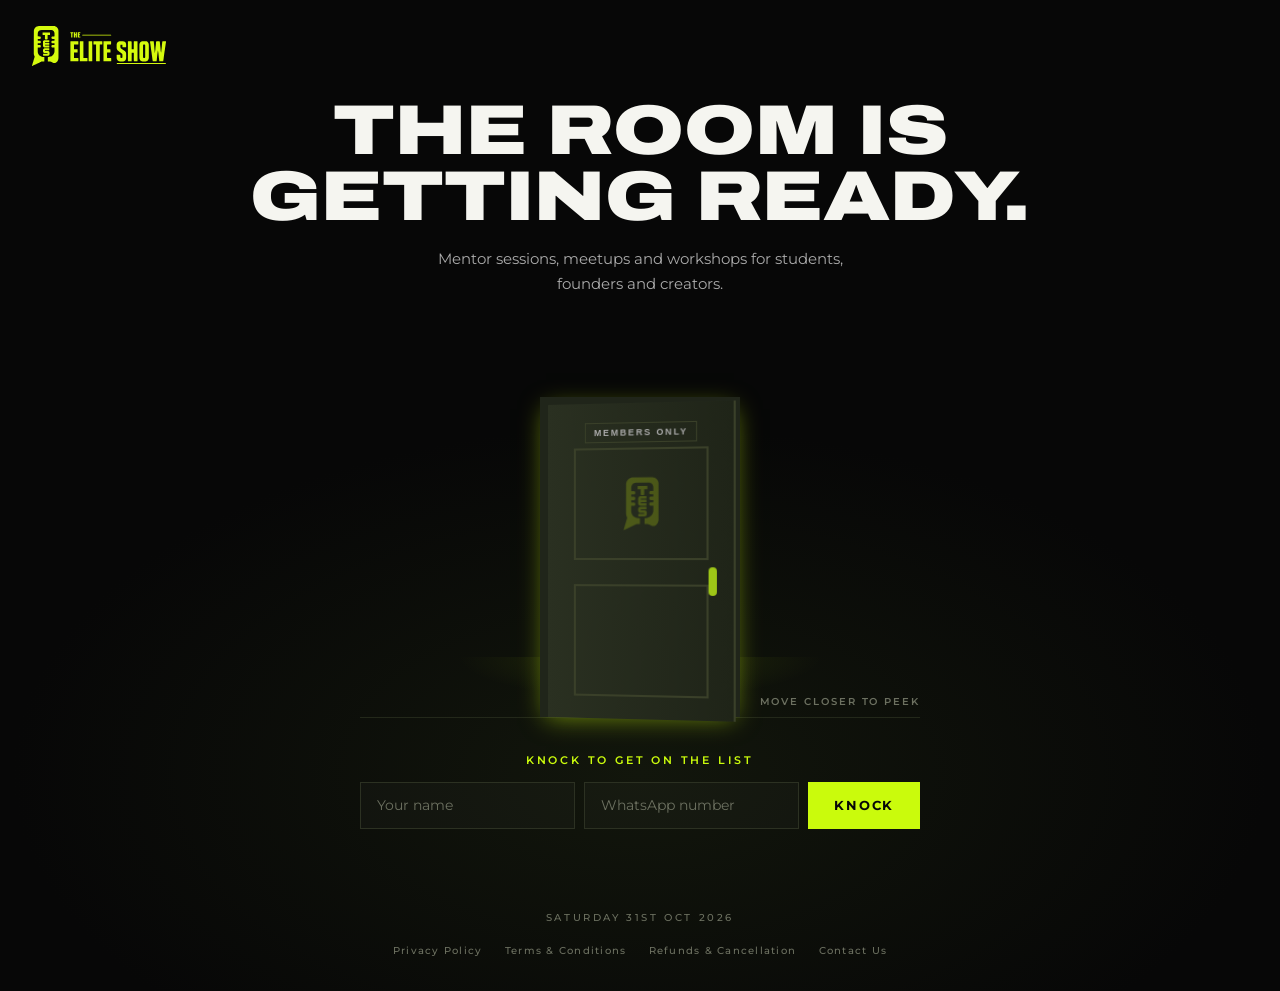
==== index.html @ a5f245c1 "Keep the door logo small and inside the upper panel Co-Authored-By: Claude Opus 5.5 <noreply@anthrop" ====
<!DOCTYPE html>
<html lang="en">

<head>
  <meta charset="UTF-8">
  <meta name="viewport" content="width=device-width, initial-scale=1.0">
  <title>The Elite Show Community — Coming Soon</title>
  <link rel="icon" type="image/svg+xml" href="favicon.svg">
  <link rel="apple-touch-icon" href="images/logo/apple-touch-icon.png">
  <meta name="description"
    content="The Elite Show Community is getting the room ready. Leave your name and WhatsApp number and we'll tell you when the doors open.">
  <meta property="og:title" content="The Elite Show Community — Coming Soon">
  <meta property="og:description" content="The room is getting ready.">
  <link
    href="https://fonts.googleapis.com/css2?family=Archivo:wdth,wght@125,900&family=Cormorant+Garamond:wght@700&family=Montserrat:wght@400;500;600;700&display=swap"
    rel="stylesheet">
  <link rel="stylesheet" href="coming_soon.css">
</head>

<body>
  <header class="cs-top">
    <span class="cs-logo"><img src="images/logo/the-elite-show-horizontal.svg" alt="The Elite Show Community" width="134" height="40"></span>
  </header>

  <main class="cs-main">
    <h1 class="cs-title" id="csTitle" aria-live="polite">The room is getting ready.</h1>
    <p class="cs-sub">Mentor sessions, meetups and workshops for students, founders and creators.</p>

    <div class="cs-scene" id="csScene">
      <div class="cs-floor-light" id="csFloorLight"></div>
      <button class="cs-door" id="csDoor" type="button" aria-label="Peek through the door">
        <span class="cs-room" aria-hidden="true">
          <img class="cs-poster p1" src="posters/2026-10-03-mentor-session-09.jpg" alt="">
          <img class="cs-poster p2" src="posters/2026-10-10-mentor-session-10.jpg" alt="">
          <img class="cs-poster p3" src="posters/2026-09-19-mentor-session-08.jpg" alt="">
          <span class="cs-crowd"><i></i><i></i><i></i><i></i><i></i><i></i></span>
        </span>
        <span class="cs-leaf" id="csLeaf" aria-hidden="true">
          <span class="cs-panel"><span class="cs-emblem"></span></span>
          <span class="cs-panel"></span>
          <span class="cs-plate">Members only</span>
          <span class="cs-handle"></span>
        </span>
      </button>
      <span class="cs-hint" id="csHint">Move closer to peek</span>
    </div>

    <form class="cs-form" id="csForm" novalidate>
      <p class="cs-form-title">Knock to get on the list</p>
      <div class="cs-fields">
        <input class="cs-input" id="csName" name="name" type="text" placeholder="Your name" autocomplete="name"
          maxlength="60" aria-label="Your name" required>
        <input class="cs-input" id="csPhone" name="phone" type="tel" placeholder="WhatsApp number" autocomplete="tel"
          maxlength="20" aria-label="WhatsApp number" required>
        <button class="cs-knock" id="csKnock" type="submit">Knock</button>
      </div>
      <p class="cs-msg" id="csMsg" role="status"></p>
    </form>
  </main>

  <footer class="cs-foot">
    <p>Saturday 31st Oct 2026</p>
    <nav class="cs-legal" aria-label="Legal">
      <a href="privacy.html">Privacy Policy</a>
      <a href="terms.html">Terms &amp; Conditions</a>
      <a href="refunds.html">Refunds &amp; Cancellation</a>
      <a href="contact.html">Contact Us</a>
    </nav>
  </footer>

  <script src="coming_soon.js"></script>
</body>

</html>
---- coming_soon.css ----
/* ===== COMING SOON: "The door is ajar" ===== */

:root {
  --black: #070707;
  --panel: #0e100c;
  --green: #CAFB0C;
  --green-dim: #9ec717;
  --white: #f5f5f0;
  --grey: #aaaaaa;
  --door: #1f2418;
  --door-edge: #3a4029;
  --door-w: 200px;
  --door-h: 320px;
}

*,
*::before,
*::after {
  box-sizing: border-box;
}

html,
body {
  margin: 0;
  min-height: 100%;
}

body {
  min-height: 100svh;
  display: flex;
  flex-direction: column;
  background: radial-gradient(ellipse 70% 50% at 50% 78%, #12160c 0, var(--black) 70%);
  color: var(--white);
  font-family: 'Montserrat', sans-serif;
  overflow-x: hidden;
}

.cs-top {
  padding: 1.6rem 2rem 0;
}

.cs-logo {
  font-family: 'Cormorant Garamond', serif;
  font-size: 1.3rem;
  font-weight: 700;
  letter-spacing: 0.25em;
  color: var(--green);
  text-transform: uppercase;
}

.cs-logo span {
  color: var(--white);
}

.cs-logo img {
  display: block;
  height: 40px;
  width: auto;
}

.cs-main {
  flex: 1;
  display: flex;
  flex-direction: column;
  align-items: center;
  justify-content: center;
  padding: 2rem 1.25rem 1rem;
  text-align: center;
}

.cs-title {
  margin: 0;
  font-family: 'Archivo', 'Arial Black', sans-serif;
  font-stretch: 125%;
  font-weight: 900;
  font-size: clamp(1.9rem, 5.6vw, 4.4rem);
  line-height: 0.95;
  text-transform: uppercase;
  text-wrap: balance;
  max-width: 14ch;
  /* keep two lines of room so "Not yet." doesn't make the door jump */
  min-height: 1.9em;
  display: flex;
  align-items: center;
  justify-content: center;
  transition: color 0.2s;
}

.cs-title.is-peek {
  color: var(--green);
}

.cs-sub {
  margin: 1rem 0 0;
  max-width: 46ch;
  color: var(--grey);
  font-size: 0.95rem;
  line-height: 1.6;
}

/* --- the door --- */
.cs-scene {
  position: relative;
  width: 100%;
  max-width: 560px;
  height: calc(var(--door-h) + 70px);
  margin-top: 2rem;
  display: flex;
  justify-content: center;
  align-items: flex-end;
  border-bottom: 1px solid #23281a;
}

.cs-floor-light {
  position: absolute;
  left: 50%;
  bottom: -60px;
  width: 520px;
  height: 120px;
  transform: translateX(-50%);
  background: radial-gradient(ellipse 50% 50% at 50% 0, rgba(202, 251, 12, 0.35), transparent 70%);
  opacity: 0.35;
  pointer-events: none;
  transition: opacity 0.25s;
}

.cs-door {
  position: relative;
  width: var(--door-w);
  height: var(--door-h);
  padding: 0;
  border: 8px solid #20251a;
  border-bottom: 0;
  background: #000;
  perspective: 900px;
  perspective-origin: 0 50%;
  cursor: pointer;
  /* light leaking under the closed door */
  box-shadow: 0 6px 24px -6px rgba(202, 251, 12, 0.55);
}

.cs-door:focus-visible {
  outline: 2px solid var(--green);
  outline-offset: 6px;
}

.cs-room {
  position: absolute;
  inset: 0;
  overflow: hidden;
  background: radial-gradient(circle at 50% 75%, rgba(202, 251, 12, 0.5), rgba(202, 251, 12, 0.06) 60%, #050505 85%);
}

.cs-poster {
  position: absolute;
  width: 46%;
  aspect-ratio: 4 / 5;
  object-fit: cover;
  opacity: 0.85;
  box-shadow: 0 0 18px rgba(202, 251, 12, 0.35);
}

.cs-poster.p1 {
  left: 6%;
  top: 14%;
  transform: rotate(-7deg);
}

.cs-poster.p2 {
  left: 30%;
  top: 6%;
  z-index: 1;
}

.cs-poster.p3 {
  right: 4%;
  top: 18%;
  transform: rotate(6deg);
}

.cs-crowd {
  position: absolute;
  left: 0;
  right: 0;
  bottom: 0;
  z-index: 2;
  display: flex;
  justify-content: center;
  align-items: flex-end;
  gap: 4px;
}

.cs-crowd i {
  position: relative;
  display: block;
  width: 22px;
  height: 52px;
  background: #000;
  border-radius: 11px 11px 0 0;
}

.cs-crowd i::before {
  content: "";
  position: absolute;
  left: 4px;
  top: -16px;
  width: 14px;
  height: 14px;
  border-radius: 50%;
  background: #000;
}

.cs-crowd i:nth-child(2n) {
  height: 62px;
}

.cs-crowd i:nth-child(3n) {
  height: 46px;
}

.cs-leaf {
  position: absolute;
  inset: 0;
  z-index: 3;
  display: flex;
  flex-direction: column;
  gap: 10%;
  padding: 24% 14% 12%;
  background: linear-gradient(90deg, #2a3021, var(--door));
  transform-origin: left center;
  transform: rotateY(-8deg);
  transition: transform 0.35s cubic-bezier(0.2, 0.8, 0.3, 1);
  box-shadow: inset -2px 0 0 var(--door-edge);
}

.cs-leaf.is-slam {
  transition: transform 0.18s cubic-bezier(0.6, 0, 0.9, 0.4);
}

.cs-panel {
  position: relative;
  flex: 1;
  border: 2px solid var(--door-edge);
}

.cs-plate {
  position: absolute;
  left: 50%;
  top: 6%;
  transform: translateX(-50%);
  padding: 0.25rem 0.5rem;
  border: 1px solid var(--door-edge);
  font-size: 0.55rem;
  font-weight: 600;
  letter-spacing: 0.2em;
  text-transform: uppercase;
  color: var(--grey);
  white-space: nowrap;
}

/* faint logo, centred inside the upper panel */
.cs-emblem {
  position: absolute;
  inset: 25% 0;
  background: url("images/logo/tes-mark.svg") center / contain no-repeat;
  opacity: 0.22;
  pointer-events: none;
}

.cs-handle {
  position: absolute;
  right: 10%;
  top: 52%;
  width: 8px;
  height: 28px;
  border-radius: 4px;
  background: var(--green-dim);
}

.cs-hint {
  position: absolute;
  right: 0;
  bottom: 10px;
  font-size: 0.6rem;
  font-weight: 600;
  letter-spacing: 0.2em;
  text-transform: uppercase;
  color: #6c7060;
}

.cs-scene.is-thud .cs-door {
  animation: cs-thud 0.3s ease-out;
}

.cs-scene.is-knock .cs-door {
  animation: cs-knock 0.9s ease-in-out;
}

@keyframes cs-thud {
  30% {
    transform: translateY(2px);
  }
}

@keyframes cs-knock {

  10%,
  40%,
  70% {
    transform: translateX(-3px);
    box-shadow: 0 6px 34px -4px rgba(202, 251, 12, 0.9);
  }

  25%,
  55%,
  85% {
    transform: translateX(2px);
  }
}

/* --- knock form --- */
.cs-form {
  width: 100%;
  max-width: 560px;
  margin-top: 2.2rem;
}

.cs-form-title {
  margin: 0 0 0.9rem;
  font-size: 0.7rem;
  font-weight: 600;
  letter-spacing: 0.25em;
  text-transform: uppercase;
  color: var(--green);
}

.cs-fields {
  display: flex;
  gap: 0.6rem;
}

.cs-input {
  flex: 1;
  min-width: 0;
  padding: 0.85rem 1rem;
  border: 1px solid #2c3122;
  background: rgba(255, 255, 255, 0.02);
  color: var(--white);
  font: inherit;
  font-size: 0.9rem;
}

.cs-input::placeholder {
  color: #6c7060;
}

.cs-input:focus {
  outline: none;
  border-color: var(--green);
}

.cs-knock {
  padding: 0.85rem 1.6rem;
  border: 0;
  background: var(--green);
  color: var(--black);
  font: inherit;
  font-size: 0.8rem;
  font-weight: 700;
  letter-spacing: 0.15em;
  text-transform: uppercase;
  cursor: pointer;
}

.cs-knock:disabled {
  opacity: 0.6;
  cursor: progress;
}

.cs-knock:focus-visible {
  outline: 2px solid var(--white);
  outline-offset: 2px;
}

.cs-msg {
  min-height: 1.5em;
  margin: 0.8rem 0 0;
  font-size: 0.85rem;
  color: var(--grey);
}

.cs-msg.is-ok {
  color: var(--green);
}

.cs-msg.is-error {
  color: #ff8a7a;
}

.cs-foot {
  padding: 1.4rem 1rem 1.8rem;
  text-align: center;
  font-size: 0.65rem;
  font-weight: 500;
  letter-spacing: 0.25em;
  text-transform: uppercase;
  color: #6c7060;
}

.cs-legal {
  display: flex;
  flex-wrap: wrap;
  justify-content: center;
  gap: 0.4rem 1.4rem;
  margin-top: 0.9rem;
  letter-spacing: 0.12em;
  text-transform: none;
}

.cs-legal a {
  color: inherit;
  text-decoration: none;
  padding: 0.35rem 0;
}

.cs-legal a:hover,
.cs-legal a:focus-visible {
  color: #cafb0c;
}

@media (max-width: 600px) {
  :root {
    --door-w: 160px;
    --door-h: 250px;
  }

  .cs-top {
    padding: 1.2rem 1rem 0;
  }

  .cs-logo {
    font-size: 0.95rem;
    letter-spacing: 0.15em;
  }

  .cs-logo img {
    height: 34px;
  }

  .cs-main {
    padding-top: 1.6rem;
  }

  .cs-scene {
    height: calc(var(--door-h) + 30px);
  }

  .cs-hint {
    left: 0;
    right: 0;
    bottom: -26px;
  }

  .cs-form {
    margin-top: 2.6rem;
  }

  .cs-fields {
    flex-direction: column;
  }

  .cs-floor-light {
    width: 340px;
  }
}

@media (prefers-reduced-motion: reduce) {

  .cs-leaf,
  .cs-leaf.is-slam,
  .cs-floor-light {
    transition: none;
  }

  .cs-scene.is-thud .cs-door,
  .cs-scene.is-knock .cs-door {
    animation: none;
  }
}
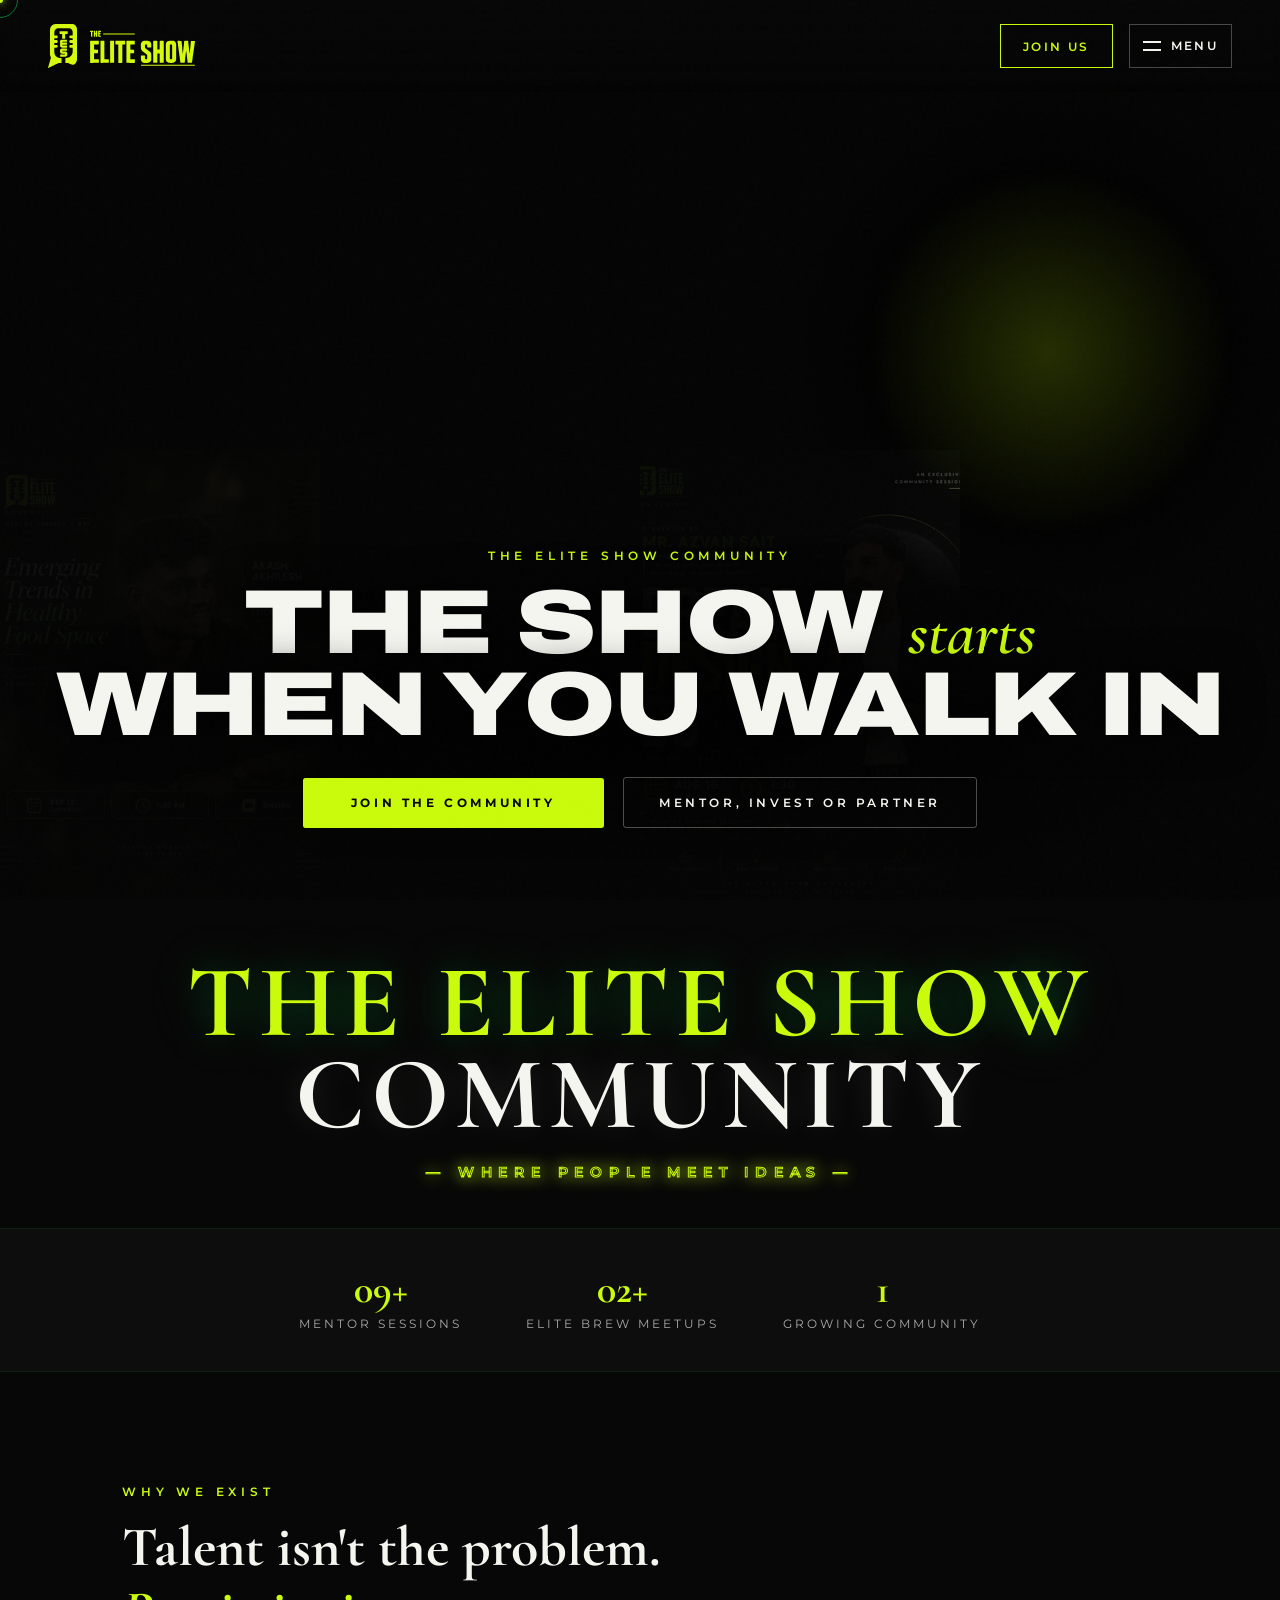
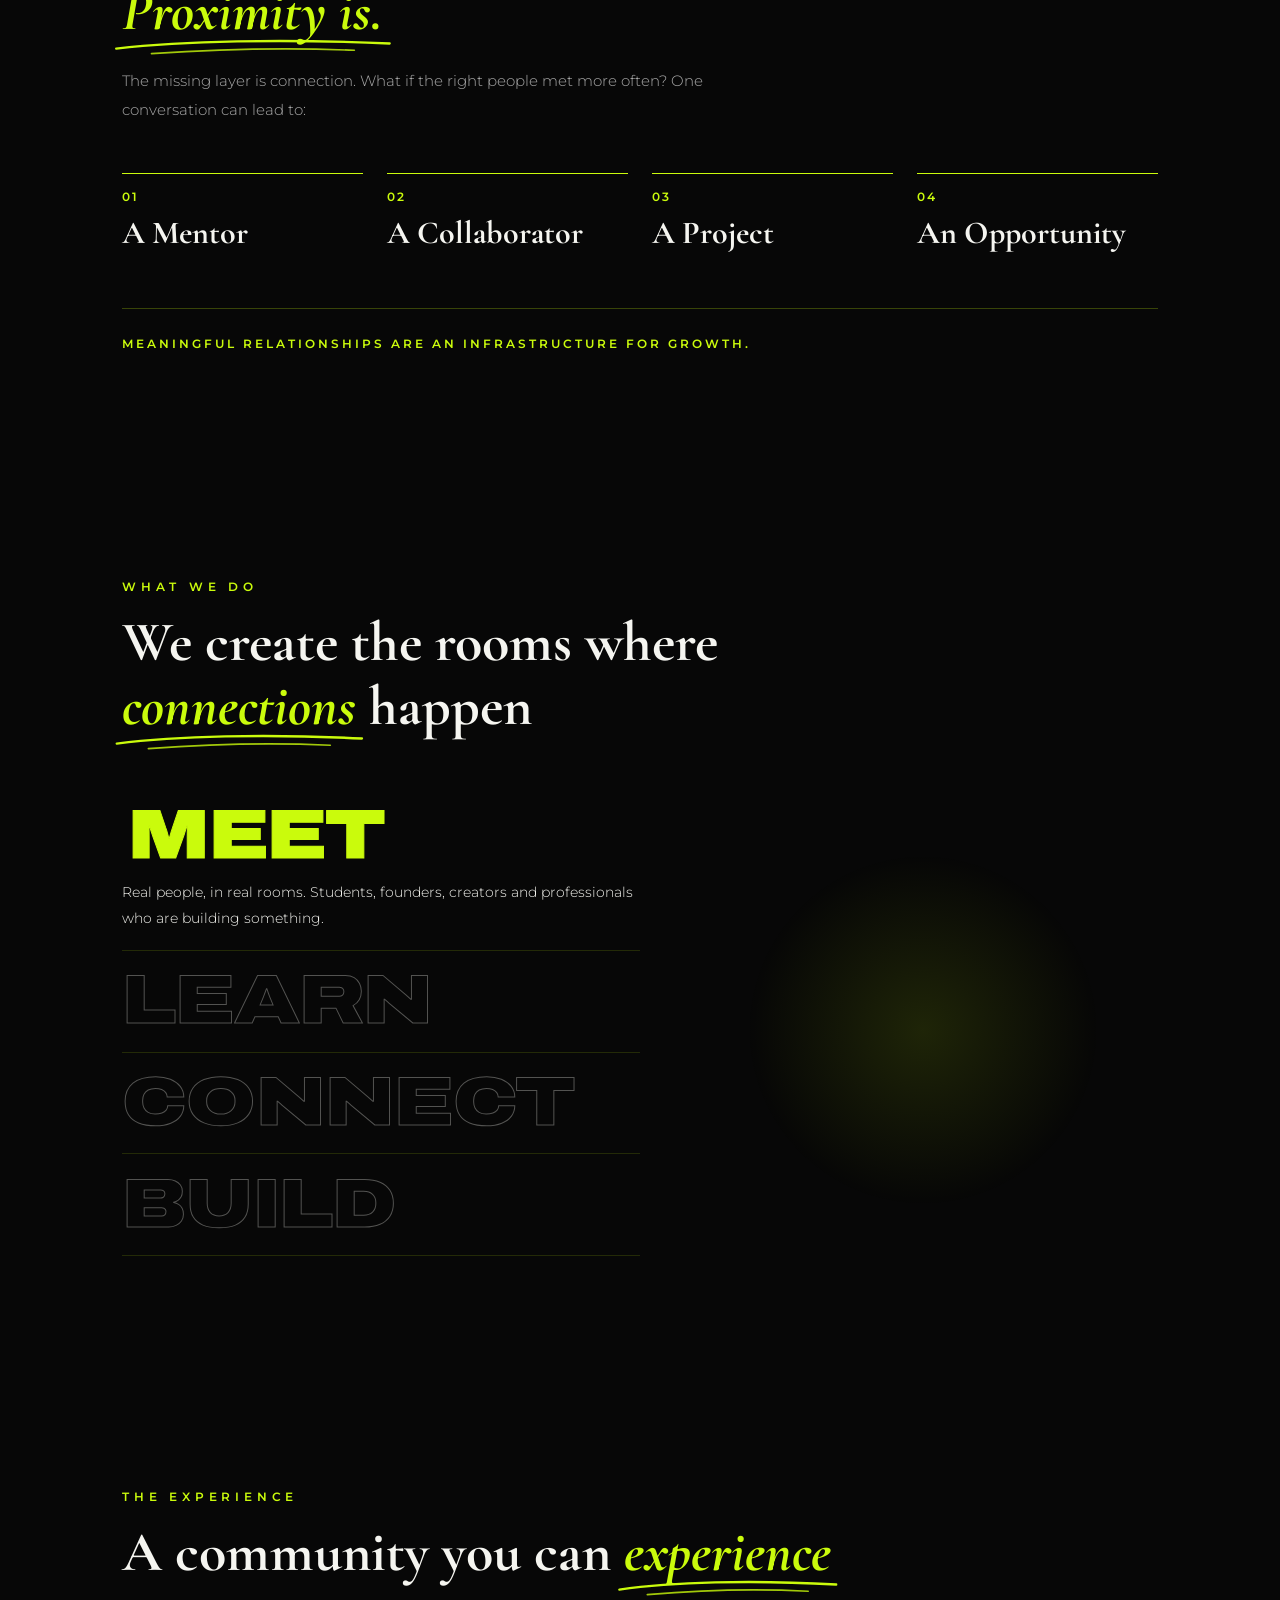
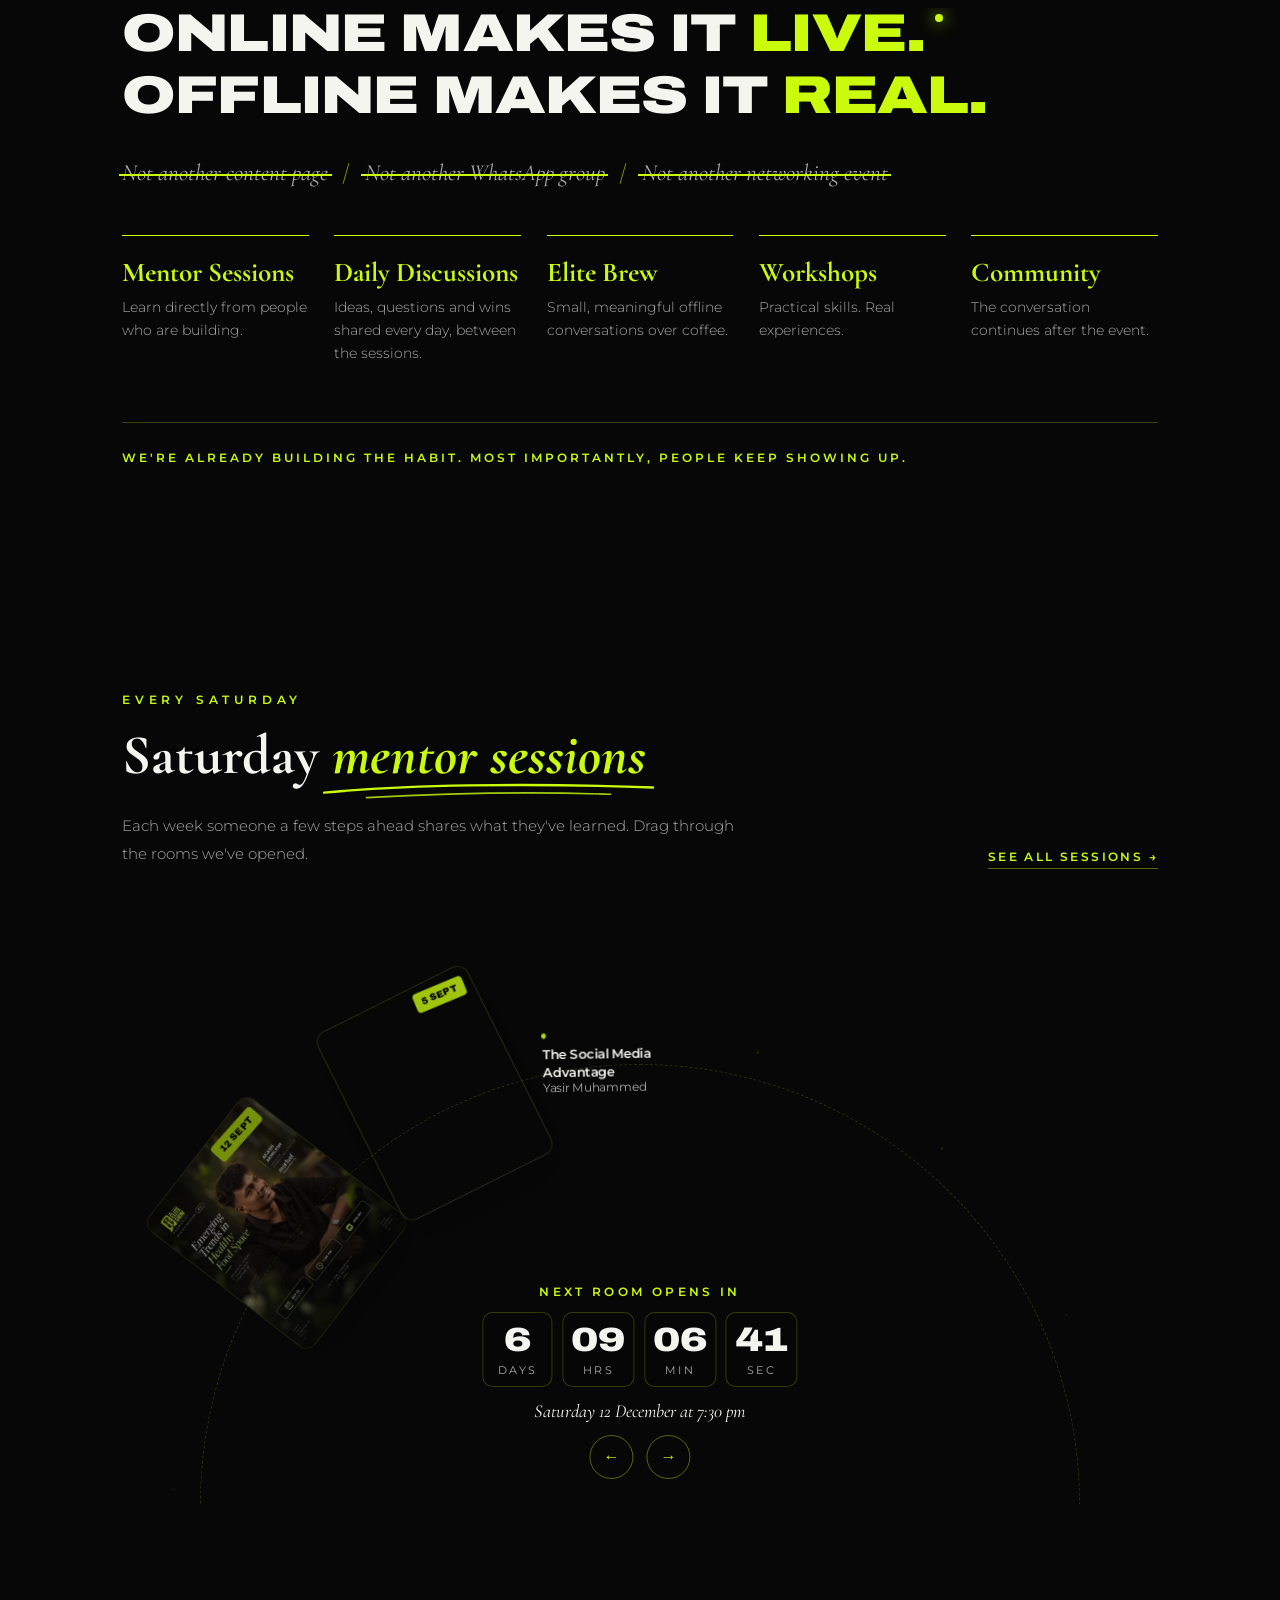
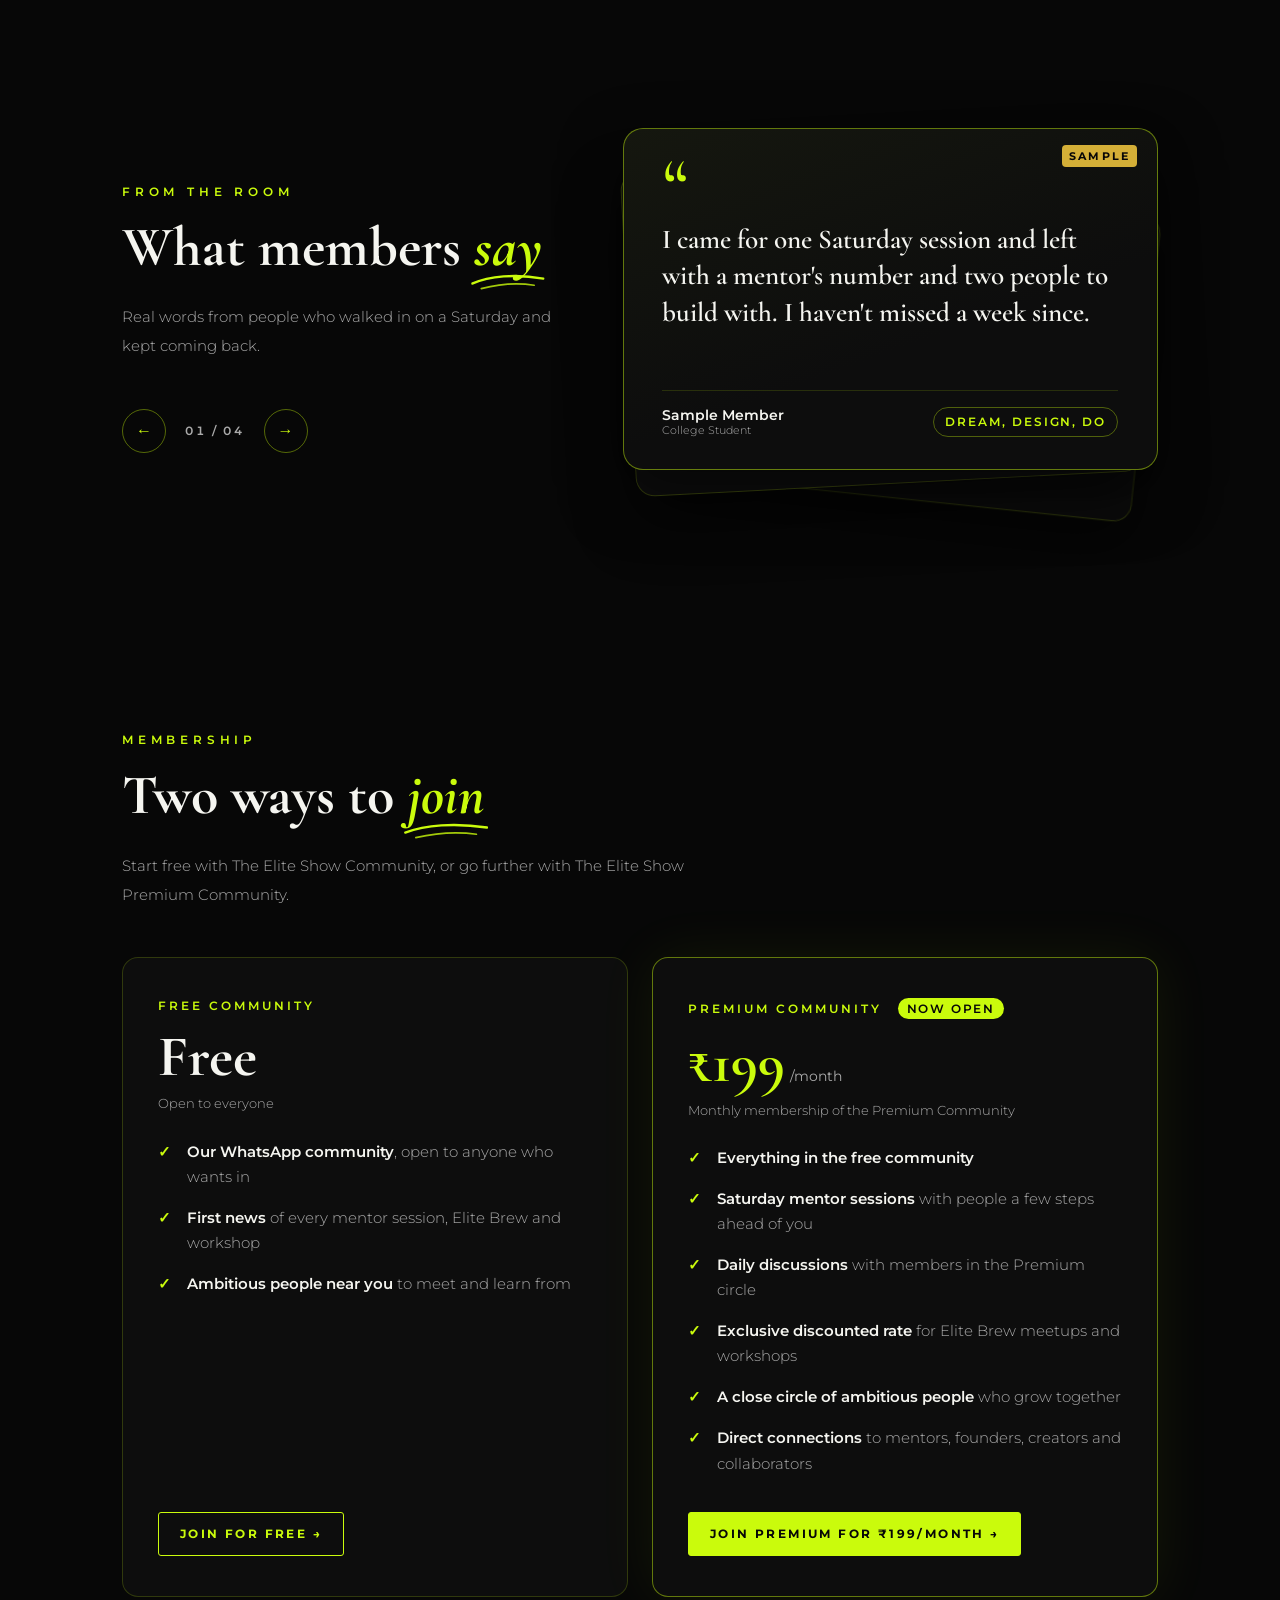
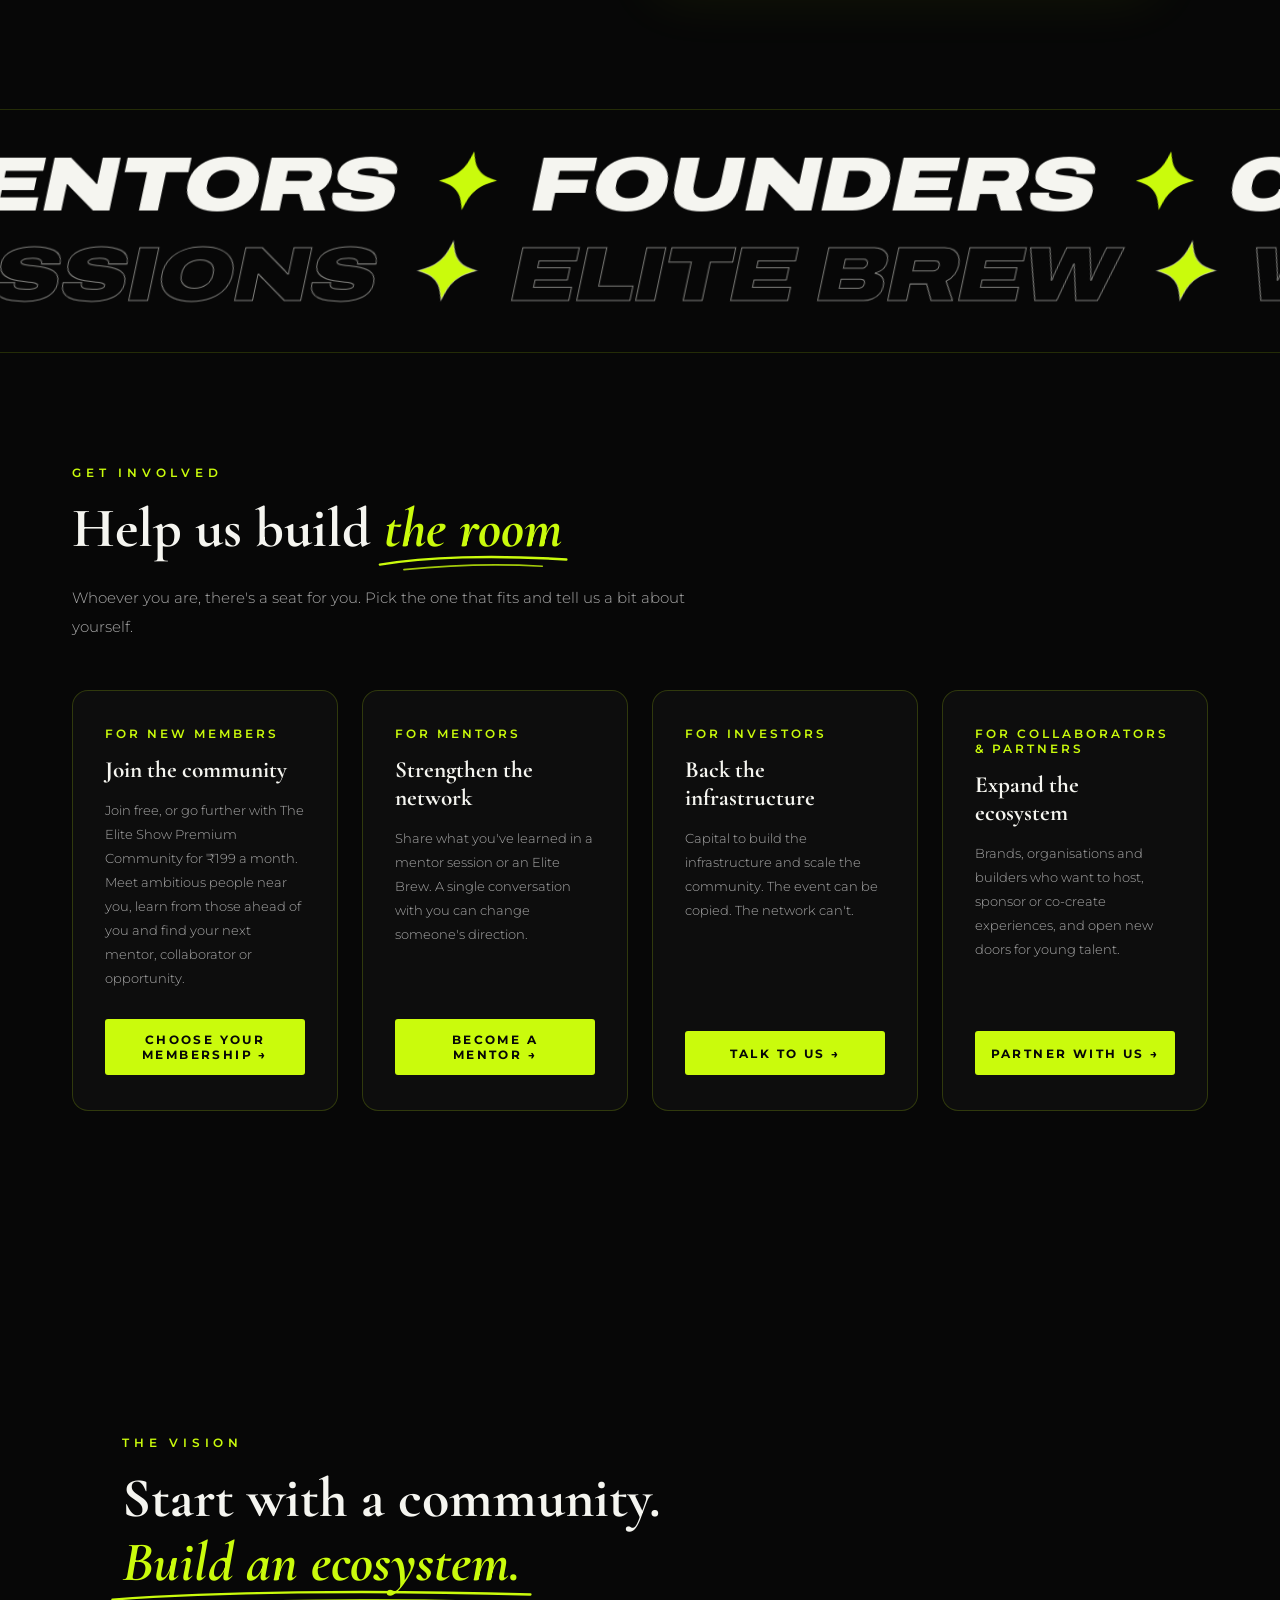
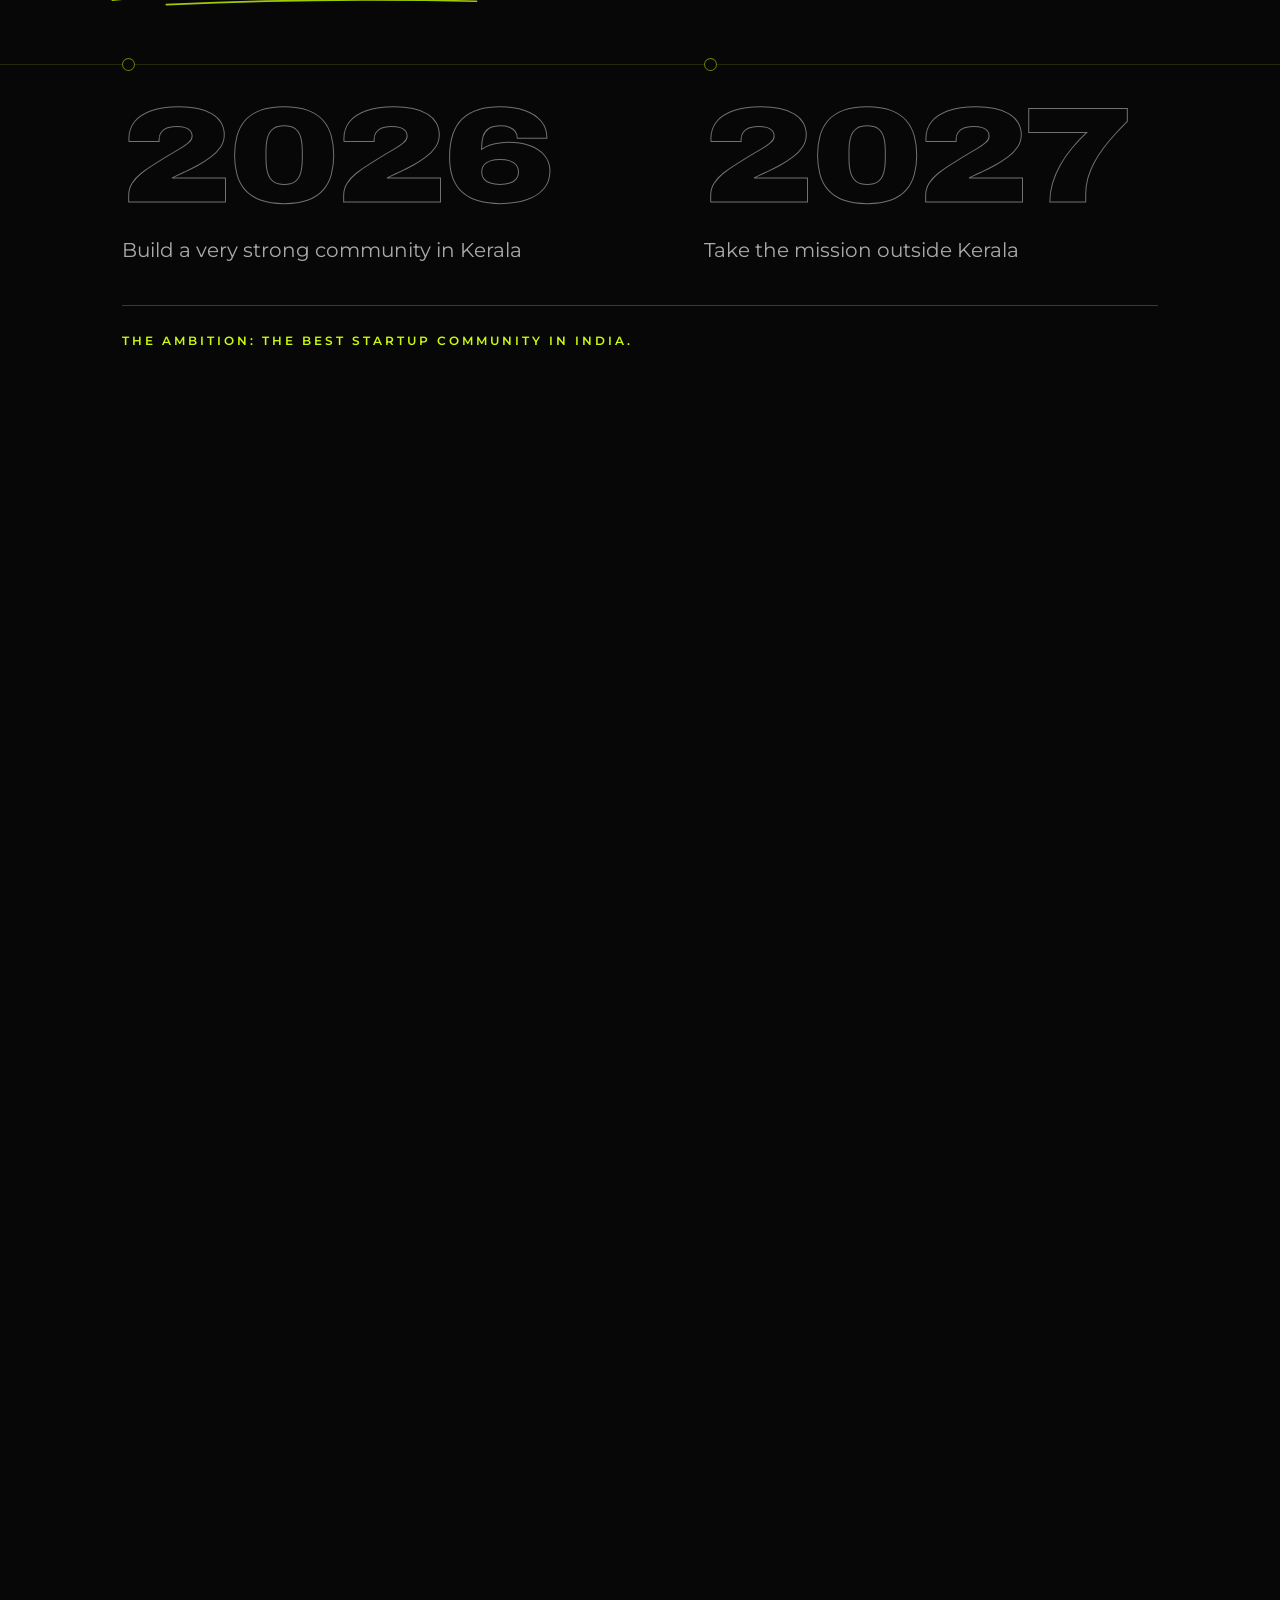
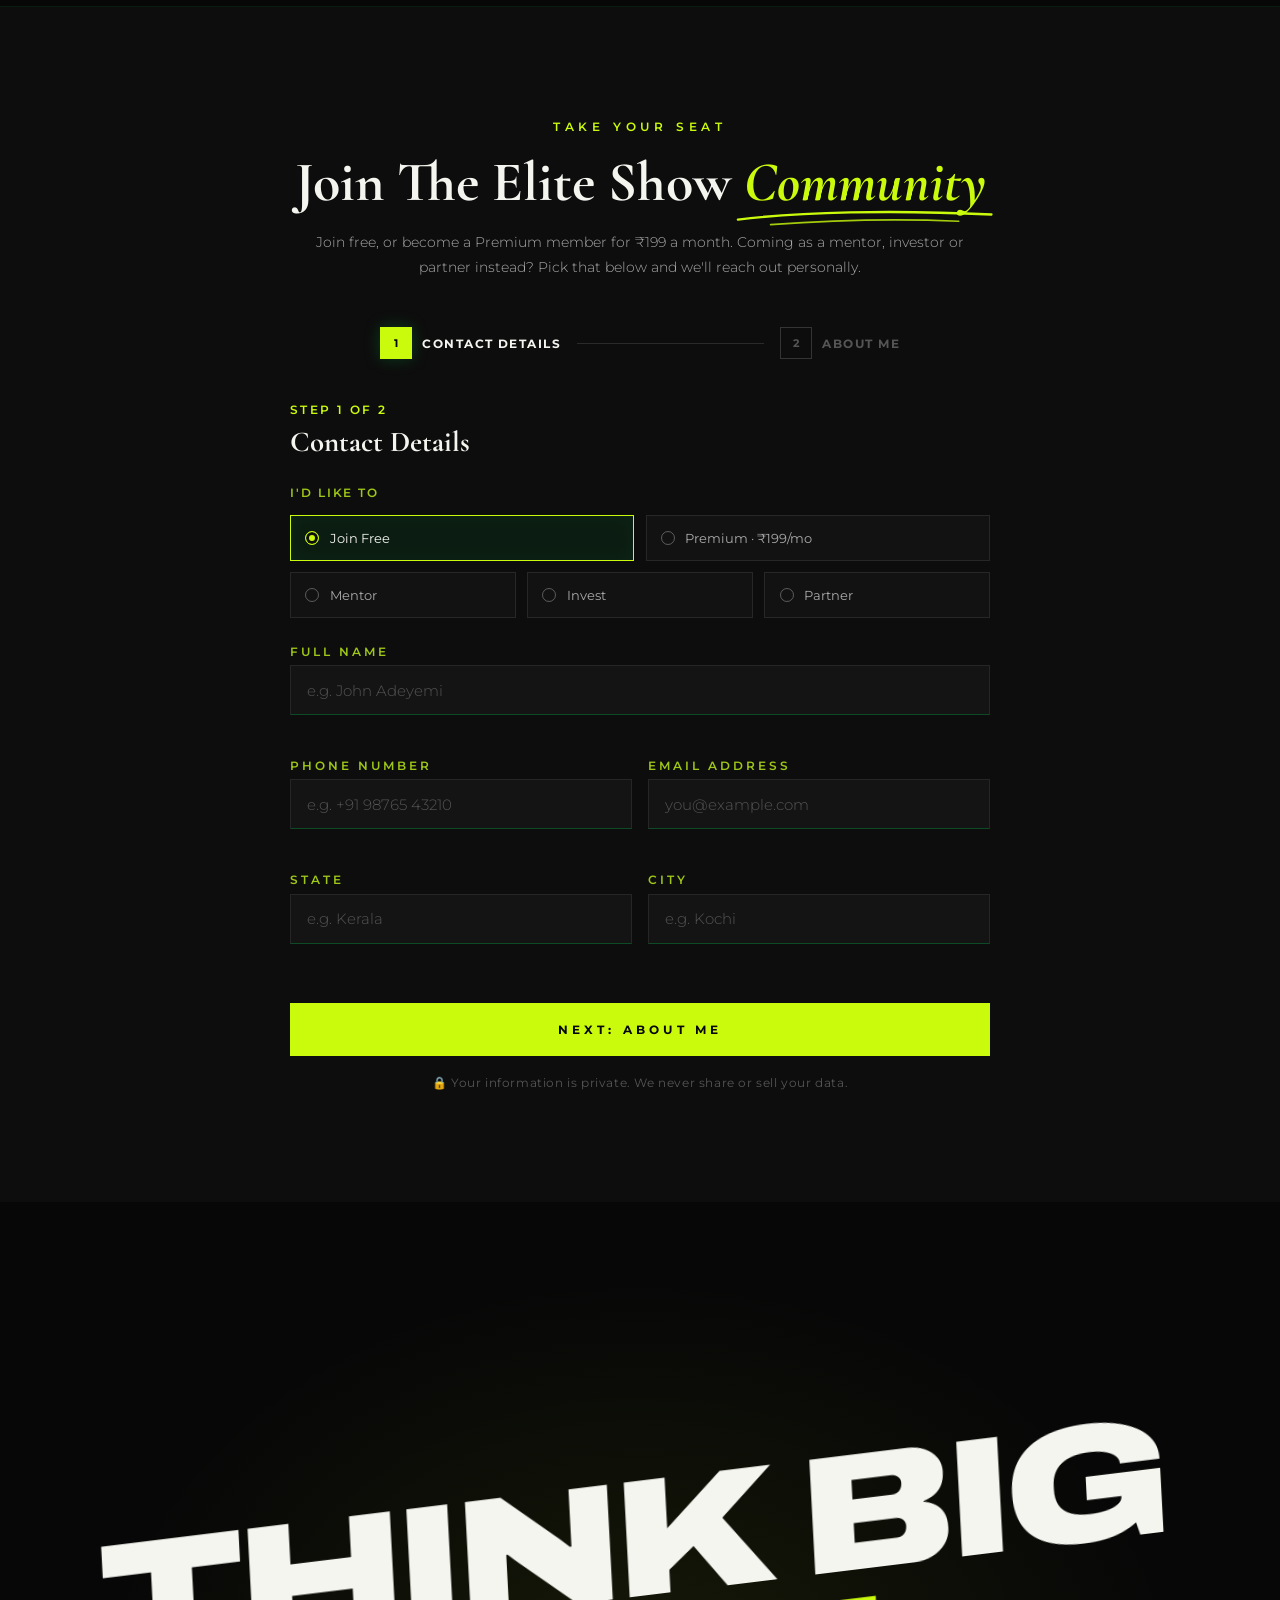
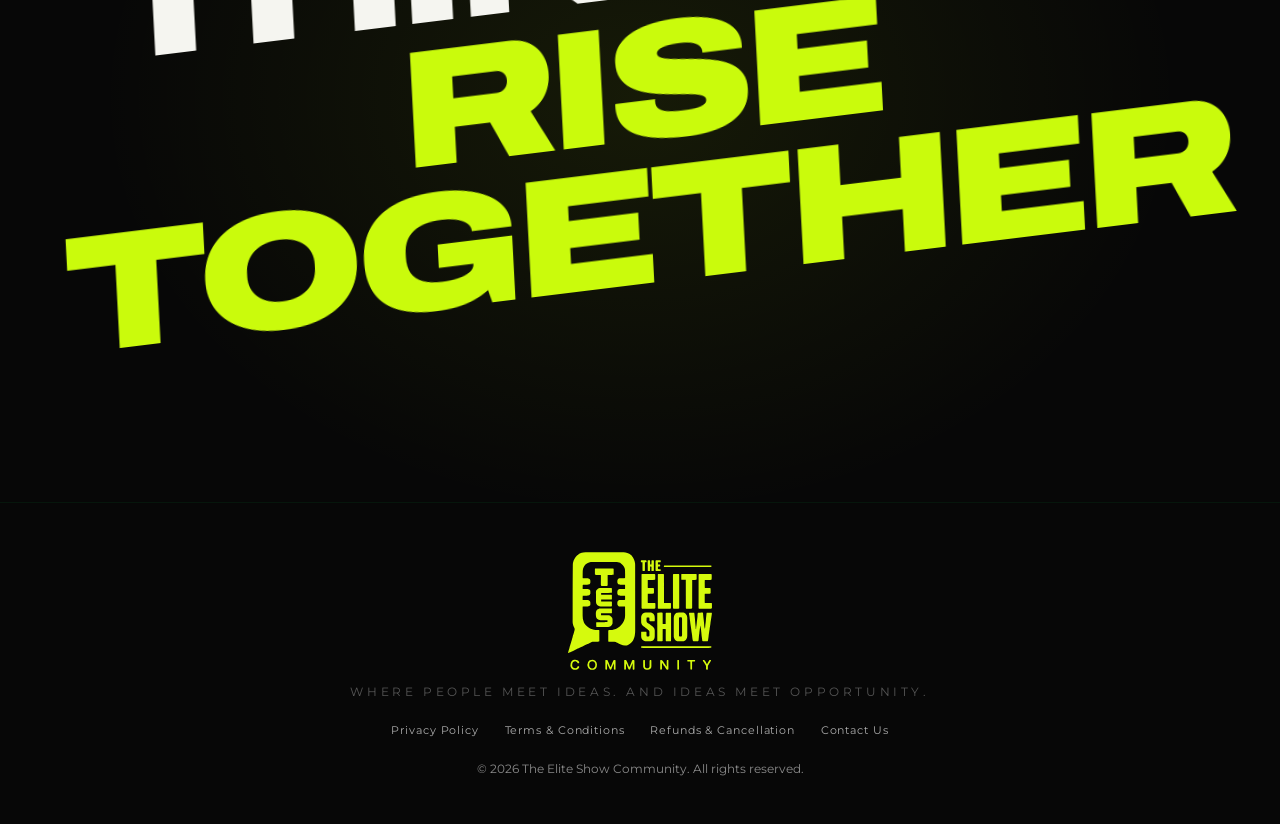
==== commit 4e71ffd9: "Launch: make the full site the homepage The full site moves from home.html to index.html and the com" ====
--- a/index.html
+++ b/index.html
@@ -3,72 +3,702 @@
 
 <head>
   <meta charset="UTF-8">
-  <meta name="viewport" content="width=device-width, initial-scale=1.0">
-  <title>The Elite Show Community — Coming Soon</title>
+  <meta name="viewport" content="width=device-width, initial-scale=1.0, viewport-fit=cover">
+  <meta name="theme-color" content="#070707">
+  <title>The Elite Show Community — Where People Meet Ideas</title>
   <link rel="icon" type="image/svg+xml" href="favicon.svg">
   <link rel="apple-touch-icon" href="images/logo/apple-touch-icon.png">
   <meta name="description"
-    content="The Elite Show Community is getting the room ready. Leave your name and WhatsApp number and we'll tell you when the doors open.">
-  <meta property="og:title" content="The Elite Show Community — Coming Soon">
-  <meta property="og:description" content="The room is getting ready.">
+    content="The Elite Show Community brings students, founders, creators and professionals together through mentor sessions, Elite Brew meetups and workshops. Join the free community or The Elite Show Premium Community, or mentor, invest or partner with us.">
+  <meta property="og:title" content="The Elite Show Community">
+  <meta property="og:description" content="Where people meet ideas. And ideas meet opportunity.">
+  <!-- Link preview: the card WhatsApp, LinkedIn and X show when the site is shared.
+       Rebuild the image with tools/make_share_cards.js; use a new file name when it changes, because apps keep old cards. -->
+  <link rel="canonical" href="https://www.theeliteshow.com/">
+  <meta property="og:type" content="website">
+  <meta property="og:site_name" content="The Elite Show Community">
+  <meta property="og:url" content="https://www.theeliteshow.com/">
+  <meta property="og:image" content="https://www.theeliteshow.com/images/share/poster-wall-logo.jpg">
+  <meta property="og:image:width" content="1200">
+  <meta property="og:image:height" content="630">
+  <meta property="og:image:alt" content="The Elite Show Community: Where people meet ideas, over a wall of session posters">
+  <meta name="twitter:card" content="summary_large_image">
+  <meta name="twitter:title" content="The Elite Show Community">
+  <meta name="twitter:description" content="Where people meet ideas. And ideas meet opportunity.">
+  <meta name="twitter:image" content="https://www.theeliteshow.com/images/share/poster-wall-logo.jpg">
   <link
-    href="https://fonts.googleapis.com/css2?family=Archivo:wdth,wght@125,900&family=Cormorant+Garamond:wght@700&family=Montserrat:wght@400;500;600;700&display=swap"
+    href="https://fonts.googleapis.com/css2?family=Archivo:wdth,wght@125,900&family=Cormorant+Garamond:wght@300;400;600;700&family=Montserrat:wght@300;400;500;600;700;800&family=Caveat:wght@600&display=swap"
     rel="stylesheet">
-  <link rel="stylesheet" href="coming_soon.css">
+  <link rel="stylesheet" href="the_elite_show.css">
+  <link rel="stylesheet" href="motion.css">
+  <link rel="stylesheet" href="responsive.css">
+  <link rel="stylesheet" href="thank_you.css">
 </head>
 
 <body>
-  <header class="cs-top">
-    <span class="cs-logo"><img src="images/logo/the-elite-show-horizontal.svg" alt="The Elite Show Community" width="134" height="40"></span>
-  </header>
-
-  <main class="cs-main">
-    <h1 class="cs-title" id="csTitle" aria-live="polite">The room is getting ready.</h1>
-    <p class="cs-sub">Mentor sessions, meetups and workshops for students, founders and creators.</p>
-
-    <div class="cs-scene" id="csScene">
-      <div class="cs-floor-light" id="csFloorLight"></div>
-      <button class="cs-door" id="csDoor" type="button" aria-label="Peek through the door">
-        <span class="cs-room" aria-hidden="true">
-          <img class="cs-poster p1" src="posters/2026-10-03-mentor-session-09.jpg" alt="">
-          <img class="cs-poster p2" src="posters/2026-10-10-mentor-session-10.jpg" alt="">
-          <img class="cs-poster p3" src="posters/2026-09-19-mentor-session-08.jpg" alt="">
-          <span class="cs-crowd"><i></i><i></i><i></i><i></i><i></i><i></i></span>
-        </span>
-        <span class="cs-leaf" id="csLeaf" aria-hidden="true">
-          <span class="cs-panel"><span class="cs-emblem"></span></span>
-          <span class="cs-panel"></span>
-          <span class="cs-plate">Members only</span>
-          <span class="cs-handle"></span>
-        </span>
-      </button>
-      <span class="cs-hint" id="csHint">Move closer to peek</span>
-    </div>
-
-    <form class="cs-form" id="csForm" novalidate>
-      <p class="cs-form-title">Knock to get on the list</p>
-      <div class="cs-fields">
-        <input class="cs-input" id="csName" name="name" type="text" placeholder="Your name" autocomplete="name"
-          maxlength="60" aria-label="Your name" required>
-        <input class="cs-input" id="csPhone" name="phone" type="tel" placeholder="WhatsApp number" autocomplete="tel"
-          maxlength="20" aria-label="WhatsApp number" required>
-        <button class="cs-knock" id="csKnock" type="submit">Knock</button>
-      </div>
-      <p class="cs-msg" id="csMsg" role="status"></p>
-    </form>
-  </main>
-
-  <footer class="cs-foot">
-    <p>Saturday 31st Oct 2026</p>
-    <nav class="cs-legal" aria-label="Legal">
+
+  <!-- CUSTOM CURSOR -->
+  <div class="cursor-dot" id="cursorDot"></div>
+  <div class="cursor-ring" id="cursorRing"></div>
+
+  <!-- Scroll Progress Bar -->
+  <div class="scroll-progress-bar" id="scrollProgress"></div>
+
+  <!-- Grid Background -->
+  <div class="grid-bg"></div>
+
+  <!-- Particles -->
+  <div id="particles"></div>
+
+  <!-- NAV -->
+  <nav>
+    <a class="nav-logo" href="#hero"><img class="nav-logo-img" src="images/logo/the-elite-show-horizontal.svg" alt="The Elite Show Community" width="147" height="44"></a>
+    <div class="nav-links">
+      <a href="#why">Why</a>
+      <a href="#experiences">Experiences</a>
+      <a href="#sessions">Sessions</a>
+      <a href="#membership">Membership</a>
+      <a href="#get-involved">Get Involved</a>
+    </div>
+    <a class="nav-cta" href="#membership">Join Us</a>
+  </nav>
+
+  <!-- HERO -->
+  <section id="hero">
+    <div class="hero-crowd" aria-hidden="true"></div>
+    <div class="hero-dark"></div>
+    <div class="hero-beam"></div>
+    <div class="hero-copy">
+      <p class="hero-kicker">The Elite Show Community</p>
+      <h1 class="hero-title"><span class="hero-line">The show <em>starts</em></span> <span class="hero-line">when you walk in</span></h1>
+      <div class="hero-actions">
+        <a class="btn-primary" href="#membership"><span>Join the Community</span></a>
+        <a class="btn-ghost" href="#get-involved"><span>Mentor, Invest or Partner</span></a>
+      </div>
+    </div>
+  </section>
+
+  <!-- BRAND BAND -->
+  <section class="brand-band" aria-label="The Elite Show Community">
+    <div class="brand-name-wrap">
+      <h2 class="brand-name">
+        <span class="scramble-target" data-value="The Elite Show">The Elite Show</span>
+        <span class="highlight">Community</span>
+      </h2>
+    </div>
+    <p class="brand-tag" data-text="— Where People Meet Ideas —"><span>—</span> Where People Meet Ideas <span>—</span></p>
+  </section>
+
+  <!-- STATS -->
+  <div class="stats-strip">
+    <div class="stat">
+      <div class="stat-number" data-count="9" data-pad="2" data-suffix="+">09+</div>
+      <div class="stat-label">Mentor Sessions</div>
+    </div>
+    <div class="stat">
+      <div class="stat-number" data-count="2" data-pad="2" data-suffix="+">02+</div>
+      <div class="stat-label">Elite Brew Meetups</div>
+    </div>
+    <div class="stat">
+      <div class="stat-number">1</div>
+      <div class="stat-label">Growing Community</div>
+    </div>
+  </div>
+
+  <!-- WHY -->
+  <section id="why" class="section">
+    <p class="section-label reveal">Why We Exist</p>
+    <h2 class="section-title reveal">Talent isn't the problem. <em>Proximity is.</em></h2>
+    <p class="section-lead reveal">
+      The missing layer is connection. What if the right people met more often? One conversation can lead to:
+    </p>
+    <ol class="lead-to">
+      <li class="reveal"><span>01</span>A Mentor</li>
+      <li class="reveal"><span>02</span>A Collaborator</li>
+      <li class="reveal"><span>03</span>A Project</li>
+      <li class="reveal"><span>04</span>An Opportunity</li>
+    </ol>
+    <p class="section-kicker reveal">Meaningful relationships are an infrastructure for growth.</p>
+  </section>
+
+  <!-- WHAT WE DO -->
+  <section id="about" class="section">
+    <p class="section-label reveal">What We Do</p>
+    <h2 class="section-title reveal">We create the rooms where <em>connections</em> happen</h2>
+
+    <div class="about-split">
+      <ul class="verb-list">
+        <li class="verb reveal is-lit" tabindex="0">
+          <h3 class="verb-word">Meet</h3>
+          <p class="verb-text">Real people, in real rooms. Students, founders, creators and professionals who are
+            building something.</p>
+        </li>
+        <li class="verb reveal" tabindex="0">
+          <h3 class="verb-word">Learn</h3>
+          <p class="verb-text">From people a few steps ahead of you, through honest conversations about what they
+            actually did.</p>
+        </li>
+        <li class="verb reveal" tabindex="0">
+          <h3 class="verb-word">Connect</h3>
+          <p class="verb-text">Beyond the event. The relationships you start in the room keep going in the
+            community.</p>
+        </li>
+        <li class="verb reveal" tabindex="0">
+          <h3 class="verb-word">Build</h3>
+          <p class="verb-text">Something together. Projects, teams and ideas that only happen when the right people
+            meet.</p>
+        </li>
+      </ul>
+      <div class="cube-stage reveal-scale" aria-hidden="true">
+        <canvas class="cube-canvas" id="cubeCanvas"></canvas>
+        <p class="cube-sorted" id="cubeSorted">All Sorted!</p>
+      </div>
+    </div>
+  </section>
+
+  <!-- EXPERIENCES -->
+  <section id="experiences" class="section">
+    <p class="section-label reveal">The Experience</p>
+    <h2 class="section-title reveal">A community you can <em>experience</em></h2>
+    <p class="live-real">
+      <span class="visually-hidden">Online makes it live. Offline makes it real.</span>
+      <span class="live-real-line" aria-hidden="true"><span>Online makes it <em>live.</em></span></span>
+      <span class="live-real-line" aria-hidden="true"><span>Offline makes it <em>real.</em></span></span>
+    </p>
+    <ul class="not-row reveal">
+      <li><span>Not another content page</span></li>
+      <li><span>Not another WhatsApp group</span></li>
+      <li><span>Not another networking event</span></li>
+    </ul>
+    <ul class="exp-grid">
+      <li class="reveal">
+        <h3>Mentor Sessions</h3>
+        <p>Learn directly from people who are building.</p>
+      </li>
+      <li class="reveal">
+        <h3>Daily Discussions</h3>
+        <p>Ideas, questions and wins shared every day, between the sessions.</p>
+      </li>
+      <li class="reveal">
+        <h3>Elite Brew</h3>
+        <p>Small, meaningful offline conversations over coffee.</p>
+      </li>
+      <li class="reveal">
+        <h3>Workshops</h3>
+        <p>Practical skills. Real experiences.</p>
+      </li>
+      <li class="reveal">
+        <h3>Community</h3>
+        <p>The conversation continues after the event.</p>
+      </li>
+    </ul>
+    <p class="section-kicker reveal">We're already building the habit. Most importantly, people keep showing up.</p>
+  </section>
+
+  <!-- MENTOR SESSIONS -->
+  <section id="sessions" class="section">
+    <div class="sessions-head">
+      <div>
+        <p class="section-label reveal">Every Saturday</p>
+        <h2 class="section-title reveal">Saturday <em>mentor sessions</em></h2>
+        <p class="section-lead reveal">Each week someone a few steps ahead shares what they've learned. Drag through
+          the rooms we've opened.</p>
+      </div>
+      <a class="sessions-all reveal" href="sessions.html">See all sessions →</a>
+    </div>
+    <div class="session-arc" data-session-arc>
+      <div class="arc-ring"></div>
+      <div class="arc-center">
+        <p class="arc-kicker" id="arcKicker">Next room opens in</p>
+        <div class="arc-count" id="arcCount">
+          <div><b id="arcDays">0</b><small>Days</small></div>
+          <div><b id="arcHours">00</b><small>Hrs</small></div>
+          <div><b id="arcMins">00</b><small>Min</small></div>
+          <div><b id="arcSecs">00</b><small>Sec</small></div>
+        </div>
+        <p class="arc-when" id="arcWhen">Saturday</p>
+        <div class="arc-nav">
+          <button class="arc-btn" type="button" data-arc-step="-1" aria-label="Previous session">←</button>
+          <button class="arc-btn" type="button" data-arc-step="1" aria-label="Next session">→</button>
+        </div>
+      </div>
+    </div>
+  </section>
+
+  <!-- REVIEWS -->
+  <section id="reviews" class="section">
+    <div class="reviews-split">
+      <div>
+        <p class="section-label reveal">From The Room</p>
+        <h2 class="section-title reveal">What members <em>say</em></h2>
+        <p class="section-lead reveal">Real words from people who walked in on a Saturday and kept coming back.</p>
+        <div class="deck-nav reveal">
+          <button class="arc-btn" type="button" id="deckPrev" aria-label="Previous review">←</button>
+          <span class="deck-count" id="deckCount">01 / 01</span>
+          <button class="arc-btn" type="button" id="deckNext" aria-label="Next review">→</button>
+        </div>
+      </div>
+      <div class="quote-deck" id="quoteDeck" aria-live="polite"></div>
+    </div>
+  </section>
+
+  <!-- AUDIENCES -->
+  <!-- MEMBERSHIP: FREE AND PREMIUM -->
+  <section id="membership" class="section">
+    <p class="section-label reveal">Membership</p>
+    <h2 class="section-title reveal">Two ways to <em>join</em></h2>
+    <p class="section-lead reveal">Start free with The Elite Show Community, or go further with The Elite Show Premium
+      Community.</p>
+
+    <div class="tier-grid">
+      <article class="tier-card reveal-scale">
+        <p class="audience-tag">Free Community</p>
+        <p class="tier-amount">Free</p>
+        <p class="tier-note">Open to everyone</p>
+        <ul class="tier-perks">
+          <li><strong>Our WhatsApp community</strong>, open to anyone who wants in</li>
+          <li><strong>First news</strong> of every mentor session, Elite Brew and workshop</li>
+          <li><strong>Ambitious people near you</strong> to meet and learn from</li>
+        </ul>
+        <a class="tier-cta tier-cta--ghost" href="#waitlist" data-join="Free Member">Join for Free →</a>
+      </article>
+      <article class="tier-card tier-card--premium reveal-scale">
+        <p class="audience-tag">Premium Community <span class="tier-badge">Now Open</span></p>
+        <p class="tier-amount">₹199<span class="tier-period">/month</span></p>
+        <p class="tier-note">Monthly membership of the Premium Community</p>
+        <ul class="tier-perks">
+          <li><strong>Everything in the free community</strong></li>
+          <li><strong>Saturday mentor sessions</strong> with people a few steps ahead of you</li>
+          <li><strong>Daily discussions</strong> with members in the Premium circle</li>
+          <li><strong>Exclusive discounted rate</strong> for Elite Brew meetups and workshops</li>
+          <li><strong>A close circle of ambitious people</strong> who grow together</li>
+          <li><strong>Direct connections</strong> to mentors, founders, creators and collaborators</li>
+        </ul>
+        <a class="tier-cta" href="#waitlist" data-join="Member">Join Premium for ₹199/month →</a>
+        <button type="button" class="tier-cta tier-cta--ghost tier-share" id="shareMyCard" hidden>Share your member card →</button>
+      </article>
+    </div>
+  </section>
+
+  <!-- VELOCITY RIBBON: drifts on its own, speeds up and leans with the scroll -->
+  <div class="ribbon-band" aria-hidden="true">
+    <div class="ribbon-row" data-dir="1">
+      <span>Mentors<i>✦</i></span><span>Founders<i>✦</i></span><span>Creators<i>✦</i></span><span>Students<i>✦</i></span><span>Builders<i>✦</i></span>
+    </div>
+    <div class="ribbon-row ribbon-row--outline" data-dir="-1">
+      <span>Saturday Sessions<i>✦</i></span><span>Daily Discussions<i>✦</i></span><span>Elite Brew<i>✦</i></span><span>Workshops<i>✦</i></span>
+    </div>
+  </div>
+
+  <section id="get-involved" class="section">
+    <p class="section-label reveal">Get Involved</p>
+    <h2 class="section-title reveal">Help us build <em>the room</em></h2>
+    <p class="section-lead reveal">Whoever you are, there's a seat for you. Pick the one that fits and tell us a bit
+      about yourself.</p>
+
+    <div class="audience-grid">
+      <article class="audience-card reveal-scale">
+        <p class="audience-tag">For new members</p>
+        <h3>Join the community</h3>
+        <p>Join free, or go further with The Elite Show Premium Community for ₹199 a month. Meet ambitious people near you,
+          learn from those ahead of you and find your next mentor, collaborator or opportunity.</p>
+        <a class="audience-cta" href="#membership">Choose Your Membership →</a>
+      </article>
+      <article class="audience-card reveal-scale">
+        <p class="audience-tag">For mentors</p>
+        <h3>Strengthen the network</h3>
+        <p>Share what you've learned in a mentor session or an Elite Brew. A single conversation with you can change
+          someone's direction.</p>
+        <a class="audience-cta" href="#waitlist" data-join="Mentor">Become a Mentor →</a>
+      </article>
+      <article class="audience-card reveal-scale">
+        <p class="audience-tag">For investors</p>
+        <h3>Back the infrastructure</h3>
+        <p>Capital to build the infrastructure and scale the community. The event can be copied. The network
+          can't.</p>
+        <a class="audience-cta" href="#waitlist" data-join="Investor">Talk to Us →</a>
+      </article>
+      <article class="audience-card reveal-scale">
+        <p class="audience-tag">For collaborators &amp; partners</p>
+        <h3>Expand the ecosystem</h3>
+        <p>Brands, organisations and builders who want to host, sponsor or co-create experiences, and open new doors
+          for young talent.</p>
+        <a class="audience-cta" href="#waitlist" data-join="Collaborator">Partner With Us →</a>
+      </article>
+    </div>
+  </section>
+
+  <!-- VISION -->
+  <section id="vision" class="section">
+    <p class="section-label reveal">The Vision</p>
+    <h2 class="section-title reveal">Start with a community. <em>Build an ecosystem.</em></h2>
+    <ol class="roadmap">
+      <li class="reveal"><span>2026</span>Build a very strong community in Kerala</li>
+      <li class="reveal"><span>2027</span>Take the mission outside Kerala</li>
+      <li class="reveal"><span>2028</span>The best startup community in India</li>
+    </ol>
+    <p class="section-kicker reveal">The ambition: the best startup community in India.</p>
+  </section>
+
+  <!-- WAITLIST -->
+  <section id="waitlist">
+    <div class="waitlist-inner">
+      <p class="section-label reveal">Take Your Seat</p>
+      <h2 class="section-title reveal">Join The Elite Show <em>Community</em></h2>
+      <p class="waitlist-sub reveal">
+        Join free, or become a Premium member for ₹199 a month. Coming as a mentor, investor or partner instead? Pick that
+        below and we'll reach out personally.
+      </p>
+
+      <div class="reveal-scale">
+        <div class="form-progress" aria-label="Waitlist form progress">
+          <div class="progress-step active" id="progressStep1">
+            <span>1</span>
+            <strong>Contact Details</strong>
+          </div>
+          <div class="progress-line"><span id="progressLineFill"></span></div>
+          <div class="progress-step" id="progressStep2">
+            <span>2</span>
+            <strong>About Me</strong>
+          </div>
+        </div>
+
+        <form id="waitlistForm" novalidate>
+          <div class="form-step active" id="formStep1">
+            <div class="form-step-heading">
+              <span>Step 1 of 2</span>
+              <h3>Contact Details</h3>
+            </div>
+
+            <fieldset class="choice-group" id="joinGroup">
+              <legend>I'd like to</legend>
+              <div class="option-grid join-grid">
+                <label class="choice-option"><input type="radio" name="joiningAs" value="Free Member" checked><span>Join Free</span></label>
+                <label class="choice-option"><input type="radio" name="joiningAs" value="Member"><span>Premium · ₹199/mo</span></label>
+                <label class="choice-option"><input type="radio" name="joiningAs" value="Mentor"><span>Mentor</span></label>
+                <label class="choice-option"><input type="radio" name="joiningAs" value="Investor"><span>Invest</span></label>
+                <label class="choice-option"><input type="radio" name="joiningAs" value="Collaborator"><span>Partner</span></label>
+              </div>
+            </fieldset>
+
+            <div class="form-grid">
+              <div class="field-group full">
+                <label for="fullname">Full Name</label>
+                <input type="text" id="fullname" name="fullname" placeholder="e.g. John Adeyemi" autocomplete="name" autocapitalize="words" enterkeyhint="next"
+                  required>
+                <span class="field-error" id="nameError"></span>
+              </div>
+              <div class="field-group">
+                <label for="phone">Phone Number</label>
+                <input type="tel" id="phone" name="phone" placeholder="e.g. +91 98765 43210" autocomplete="tel" inputmode="tel" enterkeyhint="next" required>
+                <span class="field-error" id="phoneError"></span>
+              </div>
+              <div class="field-group">
+                <label for="email">Email Address</label>
+                <input type="email" id="email" name="email" placeholder="you@example.com" autocomplete="email" inputmode="email" autocapitalize="off" spellcheck="false" enterkeyhint="next" required>
+                <span class="field-error" id="emailError"></span>
+              </div>
+              <div class="field-group">
+                <label for="state">State</label>
+                <input type="text" id="state" name="state" placeholder="e.g. Kerala" autocomplete="address-level1" autocapitalize="words" enterkeyhint="next" required>
+                <span class="field-error" id="stateError"></span>
+              </div>
+              <div class="field-group">
+                <label for="city">City</label>
+                <input type="text" id="city" name="city" placeholder="e.g. Kochi" autocomplete="address-level2" autocapitalize="words" enterkeyhint="done" required>
+                <span class="field-error" id="cityError"></span>
+              </div>
+            </div>
+
+            <button class="btn-submit" id="nextBtn" type="button" onclick="goToAboutMe()">
+              <span id="nextBtnText">Next: About Me</span>
+            </button>
+          </div>
+
+          <div class="form-step" id="formStep2">
+            <div class="form-step-heading">
+              <span>Step 2 of 2</span>
+              <h3 id="step2Title">About Me</h3>
+            </div>
+
+            <div class="partner-fields" id="partnerFields" hidden>
+              <div class="form-grid">
+                <div class="field-group">
+                  <label for="organisation">Organisation or What You Do</label>
+                  <input type="text" id="organisation" name="organisation" placeholder="e.g. Founder, Acme Labs" autocomplete="organization">
+                  <span class="field-error" id="organisationError"></span>
+                </div>
+                <div class="field-group">
+                  <label for="profileLink">LinkedIn or Website <small>(optional)</small></label>
+                  <input type="url" id="profileLink" name="profileLink" placeholder="https://" autocomplete="url" inputmode="url" autocapitalize="off" spellcheck="false">
+                  <span class="field-error" id="profileLinkError"></span>
+                </div>
+                <div class="field-group full">
+                  <label for="message" id="messageLabel">How would you like to be involved?</label>
+                  <textarea id="message" name="message" rows="4" placeholder="Tell us a little about what you'd like to do with us."></textarea>
+                  <span class="field-error" id="messageError"></span>
+                </div>
+              </div>
+            </div>
+
+            <div class="member-fields" id="memberFields">
+
+            <fieldset class="choice-group" id="ageGroup">
+              <legend>Age</legend>
+              <div class="option-grid compact">
+                <label class="choice-option"><input type="radio" name="age" value="13-17"><span>13-17</span></label>
+                <label class="choice-option"><input type="radio" name="age" value="18-24"><span>18-24</span></label>
+                <label class="choice-option"><input type="radio" name="age" value="25-34"><span>25-34</span></label>
+                <label class="choice-option"><input type="radio" name="age" value="35+"><span>35+</span></label>
+              </div>
+              <p class="field-hint" id="minorNote" hidden>Under 18? Please check with a parent or guardian before you
+                pay the membership fee.</p>
+              <span class="field-error" id="ageError"></span>
+            </fieldset>
+
+            <fieldset class="choice-group" id="roleGroup">
+              <legend>You are a</legend>
+              <div class="option-grid">
+                <label class="choice-option"><input type="radio" name="role" value="School Student"><span>School Student</span></label>
+                <label class="choice-option"><input type="radio" name="role" value="College Student"><span>College Student</span></label>
+                <label class="choice-option"><input type="radio" name="role" value="Entrepreneur"><span>Entrepreneur</span></label>
+                <label class="choice-option"><input type="radio" name="role" value="Working Professional"><span>Working Professional</span></label>
+                <label class="choice-option"><input type="radio" name="role" value="Creator"><span>Creator</span></label>
+                <label class="choice-option"><input type="radio" name="role" value="Other"><span>Other</span></label>
+              </div>
+              <span class="field-error" id="roleError"></span>
+            </fieldset>
+
+            <fieldset class="choice-group" id="topicsGroup">
+              <legend>What topics interest you most? <small>Choose up to 3</small></legend>
+              <div class="option-grid">
+                <label class="choice-option"><input type="checkbox" name="topics" value="Entrepreneur"><span>Entrepreneur</span></label>
+                <label class="choice-option"><input type="checkbox" name="topics" value="Business"><span>Business</span></label>
+                <label class="choice-option"><input type="checkbox" name="topics" value="Technology"><span>Technology</span></label>
+                <label class="choice-option"><input type="checkbox" name="topics" value="Education"><span>Education</span></label>
+                <label class="choice-option"><input type="checkbox" name="topics" value="Career Growth"><span>Career Growth</span></label>
+                <label class="choice-option"><input type="checkbox" name="topics" value="Success Stories"><span>Success Stories</span></label>
+                <label class="choice-option"><input type="checkbox" name="topics" value="Innovation"><span>Innovation</span></label>
+                <label class="choice-option"><input type="checkbox" name="topics" value="Personal Development"><span>Personal Development</span></label>
+              </div>
+              <span class="field-error" id="topicsError"></span>
+            </fieldset>
+
+            <fieldset class="choice-group" id="involvementGroup">
+              <legend>How would you like to be involved with the community?</legend>
+              <div class="option-grid single-column">
+                <label class="choice-option"><input type="radio" name="involvement" value="Learn and gain insights"><span>I'm here to learn and gain insights</span></label>
+                <label class="choice-option"><input type="radio" name="involvement" value="Contribute ideas and feedback"><span>I'd like to contribute ideas and feedback</span></label>
+                <label class="choice-option"><input type="radio" name="involvement" value="Help build the community"><span>I'd love to help build the community</span></label>
+                <label class="choice-option"><input type="radio" name="involvement" value="Make meaningful collaborations"><span>I'd like to make meaningful collaborations</span></label>
+                <label class="choice-option"><input type="radio" name="involvement" value="Not sure yet"><span>Not sure yet</span></label>
+              </div>
+              <span class="field-error" id="involvementError"></span>
+            </fieldset>
+
+            <div class="consent-group" id="paymentGroup" hidden>
+              <label class="payment-consent">
+                <input type="checkbox" id="paymentConsent" name="paymentConsent">
+                <span class="checkmark" aria-hidden="true"></span>
+                <span>I agree to pay <strong>₹199 a month</strong> to join The Elite Show Premium Community.</span>
+              </label>
+              <p class="field-hint">You'll pay securely with Razorpay by UPI or card. Your membership renews every month and you can cancel any time. By paying you agree to our <a href="terms.html" target="_blank" rel="noopener">Terms</a>, <a href="privacy.html" target="_blank" rel="noopener">Privacy Policy</a> and <a href="refunds.html" target="_blank" rel="noopener">Refund Policy</a>.</p>
+              <span class="field-error" id="paymentError"></span>
+            </div>
+            </div>
+
+            <div class="form-error" id="formError">Something went wrong. Please try again.</div>
+
+            <div class="form-actions">
+              <button class="btn-secondary" id="backBtn" type="button" onclick="goToContactDetails()">
+                <span>Back</span>
+              </button>
+              <button class="btn-submit" id="submitBtn" type="submit">
+                <span id="btnText">Join for Free</span>
+              </button>
+            </div>
+          </div>
+        </form>
+
+        <p class="form-note">🔒 Your information is private. We never share or sell your data.</p>
+      </div>
+    </div>
+  </section>
+
+  <!-- CLOSING -->
+  <section id="rise" class="rise" aria-label="Think Big, Rise Together">
+    <h2 class="rise-title">
+      <span style="--i: 2" class="rise-line">Think Big</span>
+      <span style="--i: 1" class="rise-line rise-line--accent">Rise</span>
+      <span style="--i: 0" class="rise-line rise-line--accent">Together</span>
+    </h2>
+  </section>
+
+  <!-- FOOTER -->
+  <footer>
+    <div class="footer-logo"><img src="images/logo/the-elite-show-community.svg" alt="The Elite Show Community" width="160" height="132" loading="lazy"></div>
+    <div class="footer-tagline">Where people meet ideas. And ideas meet opportunity.</div>
+    <div class="footer-links" role="navigation" aria-label="Legal">
       <a href="privacy.html">Privacy Policy</a>
       <a href="terms.html">Terms &amp; Conditions</a>
       <a href="refunds.html">Refunds &amp; Cancellation</a>
       <a href="contact.html">Contact Us</a>
-    </nav>
+    </div>
+    <div class="footer-copy">© <span id="footerYear">2026</span> The Elite Show Community. All rights reserved.</div>
   </footer>
 
-  <script src="coming_soon.js"></script>
+  <!-- MODAL: the thank-you popup. Each kind of sign-up gets its own little scene in the stage. -->
+  <div class="modal-overlay" id="modalOverlay" role="dialog" aria-modal="true" aria-labelledby="modalTitle">
+    <div class="modal" data-scene="">
+      <button class="modal-close" type="button" aria-label="Close" onclick="closeModal()">✕</button>
+      <svg class="ty-defs" width="0" height="0" aria-hidden="true" focusable="false">
+        <defs>
+          <symbol id="tesMark" viewBox="0 0 1041 1565"><path d="M318.2 12.4h522.3a256 256 0 0 1 40.6 2.8c21.8 3.3 44 12 62 24.7q4.5 3.2 9.5 5.9c5.4 3.2 9.2 6.9 13.3 11.8q3.5 3.8 7.5 7c1.5 1.3 1.5 1.3 3.4 3.7 1.9 2.3 3.6 3.9 5.9 5.8 4.7 4 7.9 8.6 11.2 13.8l1.7 2.6q5.8 9 10.7 18.3 2 3.8 4.2 7.5c3.1 5.5 4.9 11.6 6.8 17.6l1.8 5.4c5.5 15.6 11 32.7 10.9 49.2v47.1l.1 32.8v373.9l.1 156v259.5l.1 72.3v110c.1 18-2.6 35.5-6.4 53l-1.3 6.4c-1.5 7-3.2 13.1-6.7 19.4l-2.3 7.6c-2.4 8-5.8 15-9.7 22.4l-2.6 5.3q-3 6-6.9 11.5l-4.1 6.8c-3.2 6-6.4 10.8-11.8 15a47 47 0 0 0-4.9 5.1 122 122 0 0 1-45 34.5l-3.1 1.3c-7.1 3-13.9 5.3-21.6 6.5l-3 .6c-22 4.1-49.1 2.4-70-5.6l-5-1.7a185 185 0 0 1-41.2-19 67 67 0 0 0-13-6c-2.8-1.3-2.8-1.3-5.3-3.3a25 25 0 0 0-8.6-4.3 55 55 0 0 1-12.4-6.2 58 58 0 0 0-33-9.8l-2.8-.1-9.3-.2h-3.2q-17.9-.5-35.8-.4h-3l-14.1.1h-5.1l-2.3.1c-7.9 0-7.9 0-10.9-2.2-3.1-8.4-2.3-17.8-2.2-26.6v-28.4l.2-39.1v-8.6l.3-30.9v-9.4l.2-11v-5.9l.1-3.6v-3c.5-2.9 1.1-3.8 3.4-5.5 3.3-1.7 7.1-1.3 10.8-1.4l5.5-.3 8.6-.3c16.6-.6 32.2-2.8 48.3-6.9l3.2-.8q9.5-2.4 18.6-6.1 4.9-1.9 9.9-3.3 10.4-3.6 20.2-8.5l3-1.4c4.8-2.3 8.9-4.6 12.9-8l7.3-4.9q8-5.2 15.7-11.1l2-1.5a146 146 0 0 0 29.7-27.9q9-11 17.1-22.6l4.2-5.5q3.5-4.6 5.7-9.8l2.1-4.3 1.1-2.2 3.2-6.2c4.7-8.9 8.1-18 11.1-27.6l2.7-7.3c2.4-6.6 3.7-13.2 4.8-20l.3-2c2.6-16.3 2.8-32.6 2.7-49.1l.1-12.5.1-21.1.1-29.6V882l.1-4.9v-27.5c-.1-2.7-.1-2.7-1.1-5.7-3.2-1.6-6.8-1.3-10.3-1.3l-2.6-.1-8.4-.2-5.8-.1q-14.4-.4-28.6-.3h-2.6l-11.8.1c-11 .1-20.1-.1-29.3-6.4l-1.8-1.2a33 33 0 0 1-14.1-20.3c-1.2-8-.9-16.1-.7-24.2l.1-2.3c.2-8.3.5-16.1 3.9-23.7l1.2-3.2a45 45 0 0 1 22.5-15.4q5.1-.7 10.2-.6h7.6l8.2-.1 23.2-.2 14.2-.1 5.4-.1h9.8c3.7-.1 6.5-.3 9.7-2.3l.5-22.4.2-10.4.3-11.9.1-3.8v-3.5l.1-3.1q-.4-4.6-2.2-8.9-17.2-1-34.4-1.2h-6.1l-16.8-.1-10.4-.1h-5.8c-12.2-.2-23.7-2.6-32.5-11.6-6.6-8-8.3-15.5-8.4-25.6v-2.7l-.1-5.8-.1-8.7c-.2-11.3.6-21.3 6.6-31.2 3.1-3 6.2-5 10-7l2.5-1.5c11.2-6.1 22.9-5.8 35.2-5.9h5.2l13.4-.2 21.5-.1 7.5-.1h4.6l2.1-.1c4.8 0 4.8 0 7-1.1l.4-23.3.2-10.9.2-10.4.2-5.9v-3.7l.1-3.2c-.1-2.6-.1-2.6-1.1-5.6-3-1.5-6.1-1.2-9.4-1.2h-7.3l-7.9-.1-22.6-.2-13.8-.1-5.2-.1c-13.9 0-24.8-.8-36.8-8.3l-1.9-1.2a28 28 0 0 1-9.9-17c-2.7-17.5-4.7-41.7 5.8-56.8a41 41 0 0 1 26.1-14.6q6.8-.2 13.7-.2h46.7c7.7 0 15-.2 22.5-2.2 1.2-5.7 1.1-11.2 1.1-17l-.1-3.3v-10.9l-.1-7.6-.1-16-.1-18.3-.1-17.7-.1-7.5c0-13-.4-25.1-3.5-37.7l-.9-5.8c-1.6-8.5-5-16.2-9-23.9q-1.5-3-2.5-6.3c-1.9-5.3-5.3-9.5-8.6-14l-3.4-5-1.5-2.2c-1.1-1.8-1.1-1.8-1.1-3.8l-1.8-.8a18 18 0 0 1-5.4-4.5l-1.8-1.9-1.8-2.1a121 121 0 0 0-12.5-12.3c-1.7-1.4-1.7-1.4-3.6-3.4-10.1-9.7-26.7-15.4-40.1-18.5l-5.9-1.7c-9.6-2.6-19-3.2-28.9-3.4l-4.4-.1q-24.1-.6-48.2-.5h-13.2l-31.8-.1h-9l-56.1-.1h-16.2l-52-.1h-53.7l-30.1-.1h-38.5c-35.5-.2-74.1 3.6-102 27.9-1.9 1.7-1.9 1.7-5.2 3.7-3 2.2-4.5 4.3-6.5 7.3q-2.8 3.6-6.2 6.7-7.9 8.3-14 18l-1.5 2.3a94 94 0 0 0-8.1 16.2l-2.6 6.1c-3.3 7.5-5.4 15-7.1 23.1l-.7 3.5a165 165 0 0 0-3.6 28l-.1 2.6q-.5 14.8-.5 29.7v46.2l-.1 5.8v10.5c.1 7.1.1 7.1 2.3 10 3.6 1.2 6.8 1.1 10.6 1.1h2.3l5.1.1h8l22.7.1 13.9.1h5.3c15.4 0 26.3 2.2 37.7 13.3a36 36 0 0 1 9.5 25.8v6.8l.1 6.9c.1 14-2.4 24.4-11.9 35-8.6 8.2-19.7 9.9-31.1 10h-7.1l-7.6.1-19 .2-16 .2H252l-4.6.1h-2.1a29 29 0 0 0-9.3 1.2q-1 24.1-1.1 48.4l-.1 3.4.1 3.1v2.8c.1 2.3.1 2.3 1.1 5.3 2.9 1.5 5.9 1.1 9.2 1.1h2.2l4.8.1h7.7l21.9.1 13.4.1h5c15.6 0 28.4 2.4 40.7 12.6 10.5 10.9 11.3 22.6 11.5 37l.1 4.9a45 45 0 0 1-10.4 33.7 36 36 0 0 1-27.5 11.6h-5.8l-6.4.1-13.7.2c-48.8.5-48.8.5-52.7 2.5a42 42 0 0 0-1.2 10.6v38l-.1 3.6v6.3c.3 2.5.3 2.5 2.3 5.5 3.6 1.2 6.9 1.1 10.6 1.1l2.4.1h13.1l22.8.2 13.9.1h5.3c15.9 0 25.2 2.4 37.1 13.6a36 36 0 0 1 10.1 27.3v3.3l-.1 3.4c-.6 27.3-.6 27.3-8.3 35.9a96 96 0 0 1-12 9l-2.2 1.4c-11.3 6.2-28.4 3.7-41 3.8l-2.2.1-20.7.2-11.3.1h-4.3l-6 .1h-3.4c-2.8.3-2.8.3-5.8 2.3-1.3 3.3-1.1 6.7-1.2 10.2v32.2l-.1 23.9v48.7l-.1 12.6c-.1 24.6.6 48.8 6.8 72.6l.8 3.5q7.5 30 23.8 56.3l1.4 2.3q5 7.6 11.4 14.2 2.9 3.2 5 6.9c9.3 14.6 25 25.1 39.2 34.3l5.5 3.7q11.7 7.7 24.4 13.6l2.4 1.1a174 174 0 0 0 25.1 9.5 361 361 0 0 0 31.9 8.6 268 268 0 0 0 52.9 4.3l8.5.1 2.6.1h4.6c2.6.4 3.9.7 6 2.3 1.6 4.7 2.2 8.9 2.3 13.9v88.3l.1 22.4v40.4a10 10 0 0 1-3.4 7c-4.4 1.5-9.2 1.1-13.8 1.1h-23.6l-19.4.1h-21.6a75 75 0 0 0-34.6 6.8l-5 2.1-4.4 2-2.4 1.1-5.3 2.5-9.4 4.2a887 887 0 0 0-35.4 17.1l-5.9 2.9-4.5 2.3-18.1 8.8-2.7 1.3q-6.2 3-12.8 5.6c-5.6 2.2-10.6 5.1-15.8 8-6.9 3.9-13.6 7.3-21.1 9.9q-6.7 2.7-13 6.1a202 202 0 0 1-14.2 6.6 367 367 0 0 0-17.9 8.5l-15 7.2-2.9 1.4-9.1 4.4-15.1 7.2q-7.9 3.7-15.6 7.7l-7.4 3.1a65 65 0 0 0-9.2 4.4 63 63 0 0 1-11.2 5q-5.8 2.1-11.1 5.3c-7 4.4-14.5 7.6-21.9 11.1l-7.5 3.6q-11.6 5.7-23.6 10.5-3.9 1.8-7.4 4.1c-4.3 2-8.2 3.4-13 3-1.4-3.8-.6-6.7.3-10.5l.9-3.9.5-2 1.5-6c1.4-5.9 3-11.1 5.8-16.6l1.2-4.2.5-2.2.6-2.4q2.3-9.5 5.7-18.8a131 131 0 0 0 5.5-19.2q1.6-6.8 3.9-13.5 3-8.8 5-17.8 4.1-17.2 10.3-33.9a305 305 0 0 0 8.1-28.3 90 90 0 0 1 4.7-15.3c2.4-5.7 3.6-11.4 4.9-17.5 1.7-8.4 3.9-16.2 6.9-24.3 2.8-7.5 4.6-15.2 6.5-22.9q2.4-10 6.2-19.6a53 53 0 0 0 3.4-12.4q1.3-5.2 3.1-10.2c3.8-10.7 6.5-21.6 9.3-32.5q2.7-10.6 6.2-21c2.1-8.2.6-13.8-3.1-21.1l-2.5-5.1-2.4-4.8q-7-14.6-12-30l-.8-2.4c-10-29.8-11.4-59.8-11.3-91.1l-.1-6.3.1-17.3-.1-15.2.1-42.2V933a127691 127691 0 0 1 .6-390.7q.2-134 .9-268.1v-17l.2-20.3v-10.1c.2-38.6.2-38.6 4.6-55.7l.7-2.6a210 210 0 0 1 28.8-66.7q1.8-2.7 3.2-5.4c5.7-10.1 14.2-17.8 22.4-25.9l8.3-8.3a131 131 0 0 1 30.5-22.6c42.4-26.4 86.8-27.2 135.1-27.2" /></symbol>
+          <radialGradient id="tyWax" cx=".38" cy=".32" r=".75">
+            <stop offset="0" stop-color="#eaff7c" /><stop offset=".35" stop-color="#c6f20b" />
+            <stop offset=".8" stop-color="#8fb300" /><stop offset="1" stop-color="#6c8800" />
+          </radialGradient>
+          <!-- Rubber-stamp ink: speckled holes plus a slight wobble on the edges -->
+          <filter id="tyInk" x="-10%" y="-10%" width="120%" height="120%">
+            <feTurbulence type="fractalNoise" baseFrequency="1.3" numOctaves="2" seed="7" result="n" />
+            <feColorMatrix in="n" type="matrix" values="0 0 0 0 0  0 0 0 0 0  0 0 0 0 0  0 0 0 -1.7 1.75" result="holes" />
+            <feComposite in="SourceGraphic" in2="holes" operator="in" result="speckled" />
+            <feTurbulence type="fractalNoise" baseFrequency=".045" numOctaves="2" seed="3" result="w" />
+            <feDisplacementMap in="speckled" in2="w" scale="2.2" xChannelSelector="R" yChannelSelector="G" />
+          </filter>
+          <filter id="tyWaxEdge"><feTurbulence type="fractalNoise" baseFrequency=".06" numOctaves="2" seed="11" /><feDisplacementMap in="SourceGraphic" scale="6" /></filter>
+          <filter id="tyPostInk"><feTurbulence type="fractalNoise" baseFrequency=".8" seed="2" result="n" /><feColorMatrix in="n" values="0 0 0 0 0 0 0 0 0 0 0 0 0 0 0 0 0 0 -2 1.4" result="h" /><feComposite in="SourceGraphic" in2="h" operator="in" /></filter>
+        </defs>
+      </svg>
+
+      <div class="ty-stage" aria-hidden="true">
+        <!-- Premium: a sealed letter drops onto the table -->
+        <div class="ty-scene ty-letter">
+          <div class="ty-letter-shadow"></div>
+          <div class="ty-env">
+            <div class="ty-env-paper">
+              <div class="ty-env-fold"></div>
+              <svg class="ty-postmark" viewBox="0 0 70 44" filter="url(#tyPostInk)">
+                <g fill="none" stroke="#7c9a00" stroke-width="1.4"><circle cx="22" cy="22" r="17" /><circle cx="22" cy="22" r="13" stroke-width=".6" /><path d="M42 12 Q56 8 70 12 M42 19 Q56 15 70 19 M42 26 Q56 22 70 26 M42 33 Q56 29 70 33" /></g>
+                <text x="22" y="20" text-anchor="middle" font-family="Montserrat" font-weight="800" font-size="5" fill="#7c9a00" letter-spacing=".8">BY HAND</text>
+                <text x="22" y="27.5" text-anchor="middle" font-family="Montserrat" font-weight="700" font-size="4.6" fill="#7c9a00" id="tyPostDate"></text>
+              </svg>
+              <div class="ty-env-to" id="tyLetterName"></div>
+            </div>
+            <div class="ty-env-flap"></div>
+            <svg class="ty-seal" viewBox="0 0 62 62">
+              <path filter="url(#tyWaxEdge)" fill="url(#tyWax)" d="M31 3c9 0 13 4 19 8s9 11 9 20-4 14-9 19-11 9-19 9-14-3-19-8-9-12-9-20 3-14 8-19 11-9 20-9z" />
+              <circle cx="31" cy="31" r="17" fill="none" stroke="#7a9800" stroke-width="1.6" opacity=".7" />
+              <circle cx="31" cy="31" r="17.8" fill="none" stroke="#f0ff9c" stroke-width=".7" opacity=".55" />
+              <use href="#tesMark" x="23.8" y="19.9" width="15.2" height="22.8" fill="#6f8c00" />
+              <use href="#tesMark" x="23.4" y="19.4" width="15.2" height="22.8" fill="#f4ffb0" opacity=".35" />
+              <ellipse cx="22" cy="17" rx="7" ry="3.5" fill="#fff" opacity=".35" transform="rotate(-30 22 17)" />
+            </svg>
+          </div>
+        </div>
+
+        <!-- Free: a rubber stamp marks their pass ADMITTED -->
+        <div class="ty-scene ty-stamp">
+          <div class="ty-pass">
+            <span class="ty-notch ty-notch-t"></span><span class="ty-notch ty-notch-b"></span>
+            <div class="ty-pass-body">
+              <div class="ty-pass-brand"><svg class="ty-mark"><use href="#tesMark" /></svg><small>The Elite Show<br>Community</small></div>
+              <div class="ty-pass-name"><small>Free member pass</small><b id="tyPassName"></b></div>
+              <div class="ty-pass-meta"><span><em>Issued</em><b id="tyPassDate"></b></span><span><em>Access</em><b>Community</b></span></div>
+            </div>
+            <div class="ty-pass-stub"><span>Admit one · Free</span></div>
+            <svg class="ty-imprint" viewBox="0 0 190 104">
+              <g filter="url(#tyInk)" fill="#CAFB0C">
+                <path fill-rule="evenodd" d="M8 2h174a6 6 0 0 1 6 6v88a6 6 0 0 1-6 6H8a6 6 0 0 1-6-6V8a6 6 0 0 1 6-6zm2 5a3 3 0 0 0-3 3v84a3 3 0 0 0 3 3h170a3 3 0 0 0 3-3V10a3 3 0 0 0-3-3z" />
+                <rect x="12" y="12" width="166" height="1.6" /><rect x="12" y="90.4" width="166" height="1.6" />
+                <text x="95" y="30" text-anchor="middle" font-family="Montserrat" font-weight="800" font-size="9.5" letter-spacing="3">THE ELITE SHOW</text>
+                <text x="95" y="66" text-anchor="middle" font-family="Archivo" font-stretch="125%" font-weight="900" font-size="31" letter-spacing="1">ADMITTED</text>
+                <text x="95" y="84" text-anchor="middle" font-family="Montserrat" font-weight="700" font-size="8.5" letter-spacing="2" id="tyStampDate"></text>
+              </g>
+            </svg>
+          </div>
+          <div class="ty-stamp-shadow"></div>
+          <svg class="ty-stamp-tool" viewBox="0 0 150 230">
+            <defs>
+              <linearGradient id="tyWood" x1="0" x2="1"><stop offset="0" stop-color="#3b2414" /><stop offset=".35" stop-color="#7a4d2b" /><stop offset=".6" stop-color="#5c391f" /><stop offset="1" stop-color="#2a180c" /></linearGradient>
+              <radialGradient id="tyKnob" cx=".35" cy=".3" r=".8"><stop offset="0" stop-color="#a06a3e" /><stop offset=".6" stop-color="#5a371d" /><stop offset="1" stop-color="#2a180c" /></radialGradient>
+              <linearGradient id="tyMetal" x1="0" x2="1"><stop offset="0" stop-color="#555" /><stop offset=".4" stop-color="#ddd" /><stop offset=".7" stop-color="#8a8a8a" /><stop offset="1" stop-color="#444" /></linearGradient>
+              <linearGradient id="tyBlock" x1="0" x2="1"><stop offset="0" stop-color="#1a1a1a" /><stop offset=".4" stop-color="#3c3c3c" /><stop offset="1" stop-color="#111" /></linearGradient>
+            </defs>
+            <ellipse cx="75" cy="30" rx="32" ry="28" fill="url(#tyKnob)" />
+            <path d="M58 52 Q75 62 92 52 L86 130 Q75 136 64 130 Z" fill="url(#tyWood)" />
+            <rect x="56" y="128" width="38" height="12" rx="2" fill="url(#tyMetal)" />
+            <path d="M14 140 H136 a6 6 0 0 1 6 6 V194 H8 V146 a6 6 0 0 1 6-6z" fill="url(#tyBlock)" />
+            <rect x="8" y="160" width="134" height="2" fill="#000" opacity=".4" />
+            <rect x="8" y="194" width="134" height="14" fill="#0b0b0b" />
+            <rect x="12" y="208" width="126" height="10" rx="1.5" fill="#566b00" />
+            <rect x="12" y="215" width="126" height="3" fill="#CAFB0C" opacity=".8" />
+          </svg>
+        </div>
+
+        <!-- Mentors, investors, collaborators: one handwritten line from the founders -->
+        <div class="ty-scene ty-note">
+          <svg class="ty-hand" viewBox="0 0 300 90">
+            <g class="ty-line ty-line-1"><text x="150" y="36" text-anchor="middle" id="tyNoteLine"></text></g>
+            <g class="ty-line ty-line-2"><text class="ty-sign" x="232" y="80" text-anchor="end">— the founders</text></g>
+          </svg>
+          <span class="ty-nib"></span>
+          <span class="ty-note-rule"></span>
+          <span class="ty-note-role" id="tyNoteRole"></span>
+        </div>
+      </div>
+
+      <div class="modal-icon"><svg class="ty-mark"><use href="#tesMark" /></svg></div>
+      <div class="member-card" id="memberCard" hidden>
+        <div class="member-card-top">
+          <span><b>The Elite Show</b><br>Premium Community</span>
+          <span class="member-card-chip" aria-hidden="true"></span>
+        </div>
+        <div class="member-card-name" id="memberCardName"></div>
+        <div class="member-card-bottom">
+          <span>Member ID<b id="memberCardId"></b></span>
+          <span>Since<b id="memberCardSince"></b></span>
+          <span>Monthly<b>₹199</b></span>
+        </div>
+      </div>
+      <p class="modal-eyebrow" id="modalEyebrow"></p>
+      <h2 class="modal-title" id="modalTitle">Stamped and in</h2>
+      <p class="modal-msg" id="modalMsg">
+        You're officially on the list.<br><br>
+        You've just taken your <strong>first step into the room</strong>. Join our WhatsApp community to hear about
+        the next mentor session, Elite Brew and workshop first.
+      </p>
+      <button class="btn-pay ty-open-card" id="openCardBtn" type="button" hidden>Open your membership card</button>
+      <a class="btn-pay" id="premiumBtn" href="#" target="_blank" rel="noopener" hidden>Join Our Premium Community</a>
+      <a class="btn-whatsapp" href="https://chat.whatsapp.com/ItDdTXKakan01FUREdRxar" target="_blank" rel="noopener">
+        <svg viewBox="0 0 24 24" xmlns="http://www.w3.org/2000/svg">
+          <path
+            d="M17.472 14.382c-.297-.149-1.758-.867-2.03-.967-.273-.099-.471-.148-.67.15-.197.297-.767.966-.94 1.164-.173.199-.347.223-.644.075-.297-.15-1.255-.463-2.39-1.475-.883-.788-1.48-1.761-1.653-2.059-.173-.297-.018-.458.13-.606.134-.133.298-.347.446-.52.149-.174.198-.298.298-.497.099-.198.05-.371-.025-.52-.075-.149-.669-1.612-.916-2.207-.242-.579-.487-.5-.669-.51-.173-.008-.371-.01-.57-.01-.198 0-.52.074-.792.372-.272.297-1.04 1.016-1.04 2.479 0 1.462 1.065 2.875 1.213 3.074.149.198 2.096 3.2 5.077 4.487.709.306 1.262.489 1.694.625.712.227 1.36.195 1.871.118.571-.085 1.758-.719 2.006-1.413.248-.694.248-1.289.173-1.413-.074-.124-.272-.198-.57-.347m-5.421 7.403h-.004a9.87 9.87 0 01-5.031-1.378l-.361-.214-3.741.982.998-3.648-.235-.374a9.86 9.86 0 01-1.51-5.26c.001-5.45 4.436-9.884 9.888-9.884 2.64 0 5.122 1.03 6.988 2.898a9.825 9.825 0 012.893 6.994c-.003 5.45-4.437 9.884-9.885 9.884m8.413-18.297A11.815 11.815 0 0012.05 0C5.495 0 .16 5.335.157 11.892c0 2.096.547 4.142 1.588 5.945L.057 24l6.305-1.654a11.882 11.882 0 005.683 1.448h.005c6.554 0 11.89-5.335 11.893-11.893a11.821 11.821 0 00-3.48-8.413z" />
+        </svg>
+        Join Our WhatsApp Community
+      </a>
+      <p class="modal-upsell" id="modalUpsell" hidden>Want the full room? <a href="#waitlist" data-join="Member" onclick="closeModal()">Go Premium · ₹199/month</a></p>
+      <button class="modal-back" id="modalBack" type="button" hidden onclick="closeModal()">Back to the site</button>
+      <div class="member-share" id="memberShare" hidden>
+        <p class="member-share-label">Bring a friend into the room</p>
+        <button type="button" class="member-share-main" id="shareCardImage">Share my card</button>
+        <a class="member-share-btn" id="shareCardWhatsApp" href="#" target="_blank" rel="noopener">WhatsApp</a>
+        <button type="button" class="member-share-btn" id="shareCardCopy">Copy link</button>
+        <button type="button" class="member-share-btn" id="shareCardSave">Save image</button>
+      </div>
+    </div>
+  </div>
+
+  <script type="importmap">{ "imports": { "three": "./vendor/three/three.module.min.js" } }</script>
+  <script src="supabase_config.js"></script>
+  <script src="site_content.js"></script>
+  <script src="mentor_sessions.js"></script>
+  <script src="reviews.js"></script>
+  <script src="the_elite_show.js"></script>
+  <script src="member_share.js"></script>
+  <script type="module" src="rubiks_cube.js"></script>
+  <script src="motion.js"></script>
+  <script src="responsive.js"></script>
 </body>
 
 </html>
--- a/the_elite_show.css
+++ b/the_elite_show.css
@@ -0,0 +1,3302 @@
+/* ===================== RESET & BASE ===================== */
+*,
+*::before,
+*::after {
+  box-sizing: border-box;
+  margin: 0;
+  padding: 0;
+}
+
+:root {
+  --black: #070707;
+  --black2: #0d0d0d;
+  --black3: #141414;
+  --green: #CAFB0C;
+  --green-dim: #9ec717;
+  --green-dark: #003d18;
+  --green-glow: rgba(0, 200, 83, 0.25);
+  --green-glow2: rgba(0, 200, 83, 0.08);
+  --gold: #b8973a;
+  --gold-light: #d4af37;
+  --white: #f5f5f0;
+  --grey: #aaaaaa;
+  --grey-dark: #555;
+}
+
+html {
+  scroll-behavior: smooth;
+}
+
+[hidden] {
+  display: none !important;
+}
+
+/* Stop off-screen animations from widening the page on phones */
+html {
+  overflow-x: clip;
+}
+
+body {
+  background: var(--black);
+  color: var(--white);
+  font-family: 'Montserrat', sans-serif;
+  min-height: 100vh;
+  overflow-x: hidden;
+  cursor: default;
+}
+
+@media (pointer: fine) {
+
+  body,
+  a,
+  button,
+  input,
+  textarea {
+    cursor: none !important;
+  }
+}
+
+/* ===================== CUSTOM CURSOR ===================== */
+.cursor-dot,
+.cursor-ring {
+  position: fixed;
+  top: 0;
+  left: 0;
+  pointer-events: none;
+  z-index: 999999;
+  transform: translate(-50%, -50%);
+  border-radius: 50%;
+  transition: opacity 0.3s ease;
+}
+
+.cursor-dot {
+  width: 6px;
+  height: 6px;
+  background: var(--green);
+  box-shadow: 0 0 10px var(--green);
+}
+
+.cursor-ring {
+  width: 36px;
+  height: 36px;
+  border: 1px solid rgba(0, 200, 83, 0.6);
+  transition: width 0.3s ease, height 0.3s ease, background 0.3s ease, border-color 0.3s ease;
+}
+
+.cursor-ring.hovered {
+  width: 50px;
+  height: 50px;
+  background: rgba(0, 200, 83, 0.1);
+  border-color: transparent;
+}
+
+.cursor-dot.hovered {
+  opacity: 0;
+}
+
+/* ===================== NOISE TEXTURE OVERLAY ===================== */
+body::before {
+  content: '';
+  position: fixed;
+  inset: 0;
+  background-image: url("data:image/svg+xml,%3Csvg viewBox='0 0 256 256' xmlns='http://www.w3.org/2000/svg'%3E%3Cfilter id='noise'%3E%3CfeTurbulence type='fractalNoise' baseFrequency='0.9' numOctaves='4' stitchTiles='stitch'/%3E%3C/filter%3E%3Crect width='100%25' height='100%25' filter='url(%23noise)' opacity='0.035'/%3E%3C/svg%3E");
+  pointer-events: none;
+  z-index: 1000;
+  opacity: 0.4;
+}
+
+/* ===================== GRID BACKGROUND ===================== */
+.grid-bg {
+  position: fixed;
+  inset: 0;
+  background-image:
+    linear-gradient(rgba(0, 200, 83, 0.04) 1px, transparent 1px),
+    linear-gradient(90deg, rgba(0, 200, 83, 0.04) 1px, transparent 1px);
+  background-size: 60px 60px;
+  z-index: 0;
+}
+
+/* ===================== PARTICLES ===================== */
+#particles {
+  position: fixed;
+  inset: 0;
+  z-index: 0;
+  overflow: hidden;
+  pointer-events: none;
+}
+
+.particle {
+  position: absolute;
+  border-radius: 50%;
+  background: var(--green);
+  opacity: 0;
+  animation: floatUp linear infinite;
+}
+
+@keyframes floatUp {
+  0% {
+    transform: translateY(100vh) scale(0);
+    opacity: 0;
+  }
+
+  10% {
+    opacity: 0.6;
+  }
+
+  90% {
+    opacity: 0.2;
+  }
+
+  100% {
+    transform: translateY(-20px) scale(1);
+    opacity: 0;
+  }
+}
+
+/* ===================== NAVBAR ===================== */
+nav {
+  position: fixed;
+  top: 0;
+  left: 0;
+  right: 0;
+  z-index: 100;
+  padding: 1.5rem 3rem;
+  display: flex;
+  align-items: center;
+  justify-content: space-between;
+  background: linear-gradient(to bottom, rgba(7, 7, 7, 0.95), transparent);
+  backdrop-filter: blur(4px);
+}
+
+.nav-logo {
+  font-family: 'Cormorant Garamond', serif;
+  font-size: 1.3rem;
+  font-weight: 700;
+  letter-spacing: 0.25em;
+  color: var(--green);
+  text-transform: uppercase;
+}
+
+.nav-logo span {
+  color: var(--white);
+}
+
+a.nav-logo {
+  text-decoration: none;
+}
+
+.nav-links {
+  display: flex;
+  gap: 2.2rem;
+}
+
+.nav-links a {
+  font-size: 0.62rem;
+  font-weight: 500;
+  letter-spacing: 0.25em;
+  text-transform: uppercase;
+  color: var(--grey);
+  text-decoration: none;
+  transition: color 0.3s ease;
+}
+
+.nav-links a:hover {
+  color: var(--green);
+}
+
+.nav-cta {
+  font-size: 0.7rem;
+  font-weight: 600;
+  letter-spacing: 0.2em;
+  text-transform: uppercase;
+  color: var(--green);
+  border: 1px solid var(--green);
+  padding: 0.55rem 1.4rem;
+  cursor: pointer;
+  background: transparent;
+  text-decoration: none;
+  transition: background 0.3s ease, color 0.3s ease, box-shadow 0.3s ease, transform 0.15s ease;
+}
+
+.nav-cta:hover {
+  background: var(--green);
+  color: var(--black);
+  box-shadow: 0 0 20px var(--green-glow);
+}
+
+/* ===================== HERO: SPOTLIGHT ===================== */
+/* A dark stage over the session posters; the visitor's cursor (or finger) is the spotlight. */
+#hero {
+  --spot-x: 50%;
+  --spot-y: 40%;
+  --spot-r: min(26vw, 260px);
+  position: relative;
+  z-index: 2;
+  min-height: 100vh;
+  min-height: 100svh;
+  display: flex;
+  flex-direction: column;
+  align-items: center;
+  justify-content: flex-end;
+  text-align: center;
+  padding: 8rem 2rem 4.5rem;
+  overflow: hidden;
+  background: #000;
+  isolation: isolate;
+}
+
+.hero-crowd {
+  position: absolute;
+  inset: 0;
+  z-index: -3;
+  display: grid;
+  grid-template-columns: repeat(var(--crowd-cols, 4), 1fr);
+  grid-template-rows: repeat(var(--crowd-rows, 2), 1fr);
+}
+
+.hero-crowd img {
+  min-width: 0;
+  min-height: 0;
+  width: 100%;
+  height: 100%;
+  object-fit: cover;
+  display: block;
+}
+
+.hero-dark,
+.hero-beam {
+  position: absolute;
+  inset: 0;
+  pointer-events: none;
+}
+
+.hero-dark {
+  z-index: -2;
+  background: radial-gradient(circle var(--spot-r) at var(--spot-x) var(--spot-y), transparent 0, rgba(0, 0, 0, 0.3) 45%, rgba(4, 5, 4, 0.96) 100%);
+}
+
+.hero-beam {
+  z-index: -1;
+  mix-blend-mode: screen;
+  background: radial-gradient(circle var(--spot-r) at var(--spot-x) var(--spot-y), rgba(202, 251, 12, 0.18), transparent 70%);
+}
+
+/* Keeps the headline and buttons readable wherever the beam is */
+.hero-copy {
+  position: relative;
+  width: 100%;
+}
+
+.hero-copy::before {
+  content: '';
+  position: absolute;
+  inset: -3rem -6rem -2rem;
+  z-index: -1;
+  background: radial-gradient(ellipse at 50% 60%, rgba(0, 0, 0, 0.7), transparent 70%);
+  pointer-events: none;
+}
+
+.hero-kicker {
+  font-size: 0.7rem;
+  font-weight: 600;
+  letter-spacing: 0.4em;
+  text-transform: uppercase;
+  color: var(--green);
+  margin-bottom: 1.2rem;
+  opacity: 0;
+  animation: fadeSlideUp 0.9s ease 0.3s forwards;
+}
+
+.hero-title {
+  font-family: 'Archivo', 'Arial Black', sans-serif;
+  font-weight: 900;
+  font-stretch: 125%;
+  /* Sized from the viewport so "when you walk in" always fits on one line */
+  font-size: min(6.6rem, calc((100vw - 4rem) / 13.4));
+  line-height: 0.9;
+  letter-spacing: -0.01em;
+  text-transform: uppercase;
+  color: var(--white);
+  text-shadow: 0 0 40px #000;
+  margin-bottom: 2rem;
+  opacity: 0;
+  animation: fadeSlideUp 1s ease 0.6s forwards;
+}
+
+/* Exactly two lines: "The show starts" / "when you walk in" */
+.hero-line {
+  display: block;
+  white-space: nowrap;
+}
+
+.hero-title em {
+  font-family: 'Cormorant Garamond', Georgia, serif;
+  font-style: italic;
+  font-weight: 600;
+  font-size: 0.7em;
+  text-transform: none;
+  letter-spacing: 0;
+  color: var(--green);
+}
+
+@media (max-width: 700px) {
+  #hero {
+    padding-left: 1rem;
+    padding-right: 1rem;
+  }
+
+  .hero-title {
+    font-size: calc((100vw - 2rem) / 13.4);
+  }
+
+  .hero-crowd {
+    grid-template-columns: repeat(var(--crowd-cols, 2), 1fr);
+    grid-template-rows: repeat(var(--crowd-rows, 4), 1fr);
+  }
+}
+
+.btn-primary {
+  display: inline-block;
+  font-size: 0.7rem;
+  font-weight: 700;
+  letter-spacing: 0.3em;
+  text-transform: uppercase;
+  color: var(--black);
+  background: var(--green);
+  padding: 1.1rem 3rem;
+  border: none;
+  cursor: pointer;
+  text-decoration: none;
+  position: relative;
+  overflow: hidden;
+  transition: all 0.3s ease;
+  /* `backwards` hides it only until the fade-in starts, so it can never get stuck invisible */
+  animation: fadeSlideUp 1s ease 1.3s backwards, btnGlowPulse 2.8s ease-in-out 2s infinite;
+  border-radius: 3px;
+}
+
+@keyframes btnGlowPulse {
+
+  0%,
+  100% {
+    box-shadow: 0 0 18px rgba(202, 251, 12, 0.35), 0 0 40px rgba(202, 251, 12, 0.12);
+  }
+
+  50% {
+    box-shadow: 0 0 35px rgba(202, 251, 12, 0.55), 0 0 70px rgba(202, 251, 12, 0.22), 0 0 120px rgba(202, 251, 12, 0.08);
+  }
+}
+
+.btn-primary::before {
+  content: '';
+  position: absolute;
+  inset: 0;
+  background: #E6FF6B;
+  transform: translateX(-101%);
+  transition: transform 0.4s ease;
+}
+
+.btn-primary::after {
+  content: '';
+  position: absolute;
+  inset: -2px;
+  border-radius: 5px;
+  background: linear-gradient(90deg, var(--green), rgba(202, 251, 12, 0.3), var(--green));
+  background-size: 200% 100%;
+  z-index: -1;
+  animation: borderShimmer 3s linear infinite;
+  opacity: 0.7;
+}
+
+@keyframes borderShimmer {
+  0% {
+    background-position: 0% 0;
+  }
+
+  100% {
+    background-position: 200% 0;
+  }
+}
+
+.btn-primary:hover::before {
+  transform: translateX(0);
+}
+
+.btn-primary span {
+  position: relative;
+  z-index: 1;
+}
+
+.btn-primary:hover {
+  box-shadow: 0 0 40px rgba(202, 251, 12, 0.55), 0 0 90px rgba(202, 251, 12, 0.2), 0 0 150px rgba(202, 251, 12, 0.08);
+  transform: translateY(-2px) scale(1.02);
+}
+
+/* ===================== BRAND BAND ===================== */
+/* Short strip under the hero: the original title, scrambling through $ signs into place when it scrolls into view */
+.brand-band {
+  position: relative;
+  z-index: 2;
+  padding: 3.5rem 1.5rem 3rem;
+  text-align: center;
+  background: var(--black);
+}
+
+.brand-name-wrap {
+  display: inline-block;
+  margin-bottom: 1.5rem;
+}
+
+.brand-name-wrap .brand-name {
+  position: relative;
+  z-index: 2;
+  margin-bottom: 0;
+}
+
+
+.brand-name {
+  font-family: 'Cormorant Garamond', serif;
+  font-size: clamp(2.6rem, 8vw, 6.5rem);
+  font-weight: 700;
+  line-height: 0.9;
+  color: var(--green);
+  text-transform: uppercase;
+  letter-spacing: 0.06em;
+  margin-bottom: 1.5rem;
+  text-shadow: 0 0 40px rgba(0, 200, 83, 0.35), 0 0 80px rgba(0, 200, 83, 0.15);
+}
+
+.brand-name .highlight {
+  display: block;
+  color: var(--white);
+  text-shadow: 0 0 30px rgba(245, 245, 240, 0.12);
+}
+
+.brand-tag {
+  font-size: clamp(0.6rem, 2vw, 0.85rem);
+  font-weight: 600;
+  letter-spacing: 0.5em;
+  text-transform: uppercase;
+  color: transparent;
+  -webkit-text-stroke: 1px var(--green);
+  margin-bottom: 0;
+  position: relative;
+}
+
+.brand-tag::after {
+  content: attr(data-text);
+  position: absolute;
+  left: 0;
+  right: 0;
+  color: var(--green);
+  filter: blur(8px);
+  animation: pulse-glow 2.5s ease-in-out infinite;
+}
+
+@keyframes pulse-glow {
+
+  0%,
+  100% {
+    opacity: 0.3;
+  }
+
+  50% {
+    opacity: 0.8;
+  }
+}
+
+/* ===================== STATS STRIP ===================== */
+.stats-strip {
+  position: relative;
+  z-index: 2;
+  border-top: 1px solid rgba(0, 200, 83, 0.1);
+  border-bottom: 1px solid rgba(0, 200, 83, 0.1);
+  background: var(--black2);
+  padding: 2.5rem 2rem;
+  display: flex;
+  justify-content: center;
+  gap: 4rem;
+  flex-wrap: wrap;
+}
+
+.stat {
+  text-align: center;
+}
+
+.stat-number {
+  font-family: 'Cormorant Garamond', serif;
+  font-size: 2.5rem;
+  font-weight: 700;
+  color: var(--green);
+  line-height: 1;
+}
+
+.stat-label {
+  font-size: 0.6rem;
+  letter-spacing: 0.25em;
+  text-transform: uppercase;
+  color: var(--grey-dark);
+  margin-top: 0.4rem;
+}
+
+/* ===================== FEATURES ===================== */
+.section-label {
+  font-size: 0.6rem;
+  font-weight: 600;
+  letter-spacing: 0.4em;
+  text-transform: uppercase;
+  color: var(--green);
+  margin-bottom: 1rem;
+}
+
+.section-title {
+  font-family: 'Cormorant Garamond', serif;
+  font-size: clamp(2rem, 5vw, 3.5rem);
+  font-weight: 700;
+  color: var(--white);
+  line-height: 1.15;
+  margin-bottom: 4rem;
+  max-width: 600px;
+}
+
+.section-title em {
+  font-style: italic;
+  color: var(--green);
+}
+
+/* ===================== WAITLIST SECTION ===================== */
+#waitlist {
+  position: relative;
+  z-index: 2;
+  padding: 7rem 2rem;
+  background: var(--black2);
+  border-top: 1px solid rgba(0, 200, 83, 0.08);
+}
+
+.waitlist-inner {
+  max-width: 700px;
+  margin: 0 auto;
+  text-align: center;
+}
+
+.waitlist-inner .section-title {
+  max-width: 100%;
+  margin-bottom: 1rem;
+}
+
+.waitlist-sub {
+  font-size: 0.85rem;
+  color: var(--grey);
+  line-height: 1.8;
+  margin-bottom: 3rem;
+  font-weight: 300;
+}
+
+.form-progress {
+  display: grid;
+  grid-template-columns: auto minmax(50px, 1fr) auto;
+  align-items: center;
+  max-width: 520px;
+  margin: 0 auto 2.5rem;
+}
+
+.progress-step {
+  display: flex;
+  align-items: center;
+  gap: 0.65rem;
+  color: var(--grey-dark);
+  transition: color 0.3s ease;
+}
+
+.progress-step span {
+  width: 32px;
+  height: 32px;
+  border: 1px solid rgba(255, 255, 255, 0.16);
+  display: grid;
+  place-items: center;
+  font-size: 0.7rem;
+  font-weight: 700;
+  transition: all 0.3s ease;
+}
+
+.progress-step strong {
+  font-size: 0.6rem;
+  letter-spacing: 0.12em;
+  text-transform: uppercase;
+  white-space: nowrap;
+}
+
+.progress-step.active,
+.progress-step.complete {
+  color: var(--white);
+}
+
+.progress-step.active span,
+.progress-step.complete span {
+  color: var(--black);
+  background: var(--green);
+  border-color: var(--green);
+  box-shadow: 0 0 16px var(--green-glow);
+}
+
+.progress-step.complete span::before {
+  content: '✓';
+}
+
+.progress-step.complete span {
+  font-size: 0;
+}
+
+.progress-line {
+  height: 1px;
+  margin: 0 1rem;
+  background: rgba(255, 255, 255, 0.12);
+  overflow: hidden;
+}
+
+.progress-line span {
+  display: block;
+  width: 0;
+  height: 100%;
+  background: var(--green);
+  transition: width 0.4s ease;
+}
+
+.progress-line span.complete {
+  width: 100%;
+}
+
+.form-step {
+  display: none;
+}
+
+.form-step.active {
+  display: block;
+  animation: formStepIn 0.45s ease both;
+}
+
+@keyframes formStepIn {
+  from {
+    opacity: 0;
+    transform: translateX(20px);
+  }
+  to {
+    opacity: 1;
+    transform: translateX(0);
+  }
+}
+
+@media (hover: none), (pointer: coarse) {
+  .cursor-dot,
+  .cursor-ring {
+    display: none !important;
+  }
+
+  .nav-cta,
+  .btn-primary {
+    transform: none !important;
+  }
+
+  .nav-cta:hover,
+  .btn-primary:hover {
+    transform: none;
+    box-shadow: none;
+  }
+}
+
+.form-step-heading {
+  text-align: left;
+  margin-bottom: 1.5rem;
+}
+
+.form-step-heading span {
+  color: var(--green);
+  font-size: 0.58rem;
+  font-weight: 600;
+  letter-spacing: 0.2em;
+  text-transform: uppercase;
+}
+
+.form-step-heading h3 {
+  margin-top: 0.35rem;
+  font-family: 'Cormorant Garamond', serif;
+  font-size: 1.8rem;
+  color: var(--white);
+}
+
+.form-grid {
+  display: grid;
+  grid-template-columns: 1fr 1fr;
+  gap: 1rem;
+  margin-bottom: 1rem;
+  text-align: left;
+}
+
+.choice-group {
+  border: 0;
+  margin: 0 0 1.8rem;
+  padding: 0;
+  text-align: left;
+}
+
+.choice-group legend {
+  width: 100%;
+  margin-bottom: 0.8rem;
+  color: var(--green-dim);
+  font-size: 0.65rem;
+  font-weight: 600;
+  letter-spacing: 0.16em;
+  line-height: 1.6;
+  text-transform: uppercase;
+}
+
+.choice-group legend small {
+  color: var(--grey-dark);
+  font-size: 0.58rem;
+  letter-spacing: 0.08em;
+}
+
+.option-grid {
+  display: grid;
+  grid-template-columns: repeat(2, minmax(0, 1fr));
+  gap: 0.7rem;
+}
+
+.option-grid.compact {
+  grid-template-columns: repeat(4, minmax(0, 1fr));
+}
+
+.option-grid.single-column {
+  grid-template-columns: 1fr;
+}
+
+.choice-option {
+  position: relative;
+  min-width: 0;
+}
+
+.choice-option input {
+  position: absolute;
+  opacity: 0;
+  pointer-events: none;
+}
+
+.choice-option span {
+  min-height: 46px;
+  display: flex;
+  align-items: center;
+  padding: 0.8rem 0.9rem;
+  color: var(--grey);
+  background: rgba(255, 255, 255, 0.025);
+  border: 1px solid rgba(255, 255, 255, 0.09);
+  font-size: 0.75rem;
+  line-height: 1.4;
+  transition: all 0.25s ease;
+}
+
+.choice-option span::before {
+  content: '';
+  width: 14px;
+  height: 14px;
+  margin-right: 0.65rem;
+  flex: 0 0 auto;
+  border: 1px solid rgba(255, 255, 255, 0.3);
+  transition: all 0.25s ease;
+}
+
+.choice-option input[type="radio"] + span::before {
+  border-radius: 50%;
+}
+
+.choice-option:hover span {
+  color: var(--white);
+  border-color: rgba(0, 200, 83, 0.35);
+  background: rgba(0, 200, 83, 0.04);
+}
+
+.choice-option input:focus-visible + span {
+  outline: 2px solid var(--green);
+  outline-offset: 2px;
+}
+
+.choice-option input:checked + span {
+  color: var(--white);
+  border-color: var(--green);
+  background: rgba(0, 200, 83, 0.09);
+  box-shadow: inset 0 0 18px rgba(0, 200, 83, 0.05);
+}
+
+.choice-option input:checked + span::before {
+  background: var(--green);
+  border-color: var(--green);
+  box-shadow: inset 0 0 0 3px var(--black2);
+}
+
+.choice-group.invalid .choice-option span,
+.consent-group.invalid .payment-consent {
+  border-color: rgba(255, 107, 107, 0.55);
+}
+
+.consent-group {
+  margin-top: 0.2rem;
+  text-align: left;
+}
+
+.payment-consent {
+  display: flex;
+  align-items: center;
+  padding: 1rem;
+  color: var(--grey);
+  background: rgba(0, 200, 83, 0.04);
+  border: 1px solid rgba(0, 200, 83, 0.2);
+  font-size: 0.8rem;
+  line-height: 1.5;
+  transition: all 0.25s ease;
+}
+
+.payment-consent input {
+  position: absolute;
+  opacity: 0;
+}
+
+.payment-consent .checkmark {
+  width: 19px;
+  height: 19px;
+  margin-right: 0.8rem;
+  flex: 0 0 auto;
+  border: 1px solid rgba(255, 255, 255, 0.35);
+  position: relative;
+}
+
+.payment-consent input:checked + .checkmark {
+  background: var(--green);
+  border-color: var(--green);
+}
+
+.payment-consent input:checked + .checkmark::after {
+  content: '✓';
+  position: absolute;
+  inset: 0;
+  display: grid;
+  place-items: center;
+  color: var(--black);
+  font-size: 0.72rem;
+  font-weight: 800;
+}
+
+.payment-consent input:focus-visible + .checkmark {
+  outline: 2px solid var(--green);
+  outline-offset: 2px;
+}
+
+.payment-consent strong {
+  color: var(--green);
+}
+
+.form-actions {
+  display: grid;
+  grid-template-columns: 0.38fr 1fr;
+  gap: 0.8rem;
+  margin-top: 1rem;
+}
+
+.form-actions .btn-submit {
+  margin-top: 0;
+}
+
+.btn-secondary {
+  padding: 1.2rem 1rem;
+  color: var(--green);
+  background: transparent;
+  border: 1px solid rgba(0, 200, 83, 0.45);
+  font-family: 'Montserrat', sans-serif;
+  font-size: 0.7rem;
+  font-weight: 700;
+  letter-spacing: 0.2em;
+  text-transform: uppercase;
+  transition: all 0.3s ease;
+}
+
+.btn-secondary:hover {
+  color: var(--black);
+  background: var(--green);
+}
+
+.form-grid .full {
+  grid-column: 1 / -1;
+}
+
+.field-group {
+  display: flex;
+  flex-direction: column;
+  gap: 0.4rem;
+  position: relative;
+}
+
+.field-group::after {
+  content: '';
+  position: absolute;
+  bottom: 1.4rem;
+  left: 0;
+  width: 0%;
+  height: 2px;
+  background: var(--green);
+  box-shadow: 0 0 8px var(--green);
+  transition: width 0.4s cubic-bezier(0.25, 0.46, 0.45, 0.94);
+  pointer-events: none;
+}
+
+.field-group:focus-within::after {
+  width: 100%;
+}
+
+.field-group label {
+  font-size: 0.6rem;
+  font-weight: 600;
+  letter-spacing: 0.25em;
+  text-transform: uppercase;
+  color: var(--green-dim);
+}
+
+.field-group input,
+.field-group textarea {
+  background: rgba(255, 255, 255, 0.03);
+  border: 1px solid rgba(255, 255, 255, 0.08);
+  border-bottom-color: rgba(0, 200, 83, 0.3);
+  color: var(--white);
+  font-family: 'Montserrat', sans-serif;
+  font-size: 0.9rem;
+  font-weight: 300;
+  padding: 0.9rem 1rem;
+  outline: none;
+  width: 100%;
+  transition: all 0.3s ease;
+}
+
+.field-group input::placeholder,
+.field-group textarea::placeholder {
+  color: var(--grey-dark);
+  font-size: 0.82rem;
+}
+
+.field-group input:focus,
+.field-group textarea:focus {
+  border-color: transparent;
+  border-bottom-color: var(--green);
+  background: rgba(0, 200, 83, 0.06);
+  box-shadow: inset 0 -1px 10px rgba(0, 200, 83, 0.1);
+}
+
+.btn-submit {
+  width: 100%;
+  padding: 1.2rem;
+  background: var(--green);
+  color: var(--black);
+  font-family: 'Montserrat', sans-serif;
+  font-size: 0.75rem;
+  font-weight: 700;
+  letter-spacing: 0.35em;
+  text-transform: uppercase;
+  border: none;
+  cursor: pointer;
+  margin-top: 1rem;
+  position: relative;
+  overflow: hidden;
+  transition: all 0.3s ease;
+}
+
+.btn-submit::before {
+  content: '';
+  position: absolute;
+  inset: 0;
+  background: #E6FF6B;
+  transform: translateX(-101%);
+  transition: transform 0.4s ease;
+}
+
+.btn-submit:hover::before {
+  transform: translateX(0);
+}
+
+.btn-submit span {
+  position: relative;
+  z-index: 1;
+}
+
+.btn-submit:hover {
+  box-shadow: 0 0 30px rgba(202, 251, 12, 0.3);
+}
+
+.btn-submit:disabled {
+  opacity: 0.6;
+  cursor: not-allowed;
+}
+
+.form-note {
+  font-size: 0.65rem;
+  color: var(--grey-dark);
+  margin-top: 1.2rem;
+  letter-spacing: 0.05em;
+}
+
+.field-error {
+  font-size: 0.65rem;
+  color: #ff6b6b;
+  letter-spacing: 0.05em;
+  min-height: 1rem;
+  display: block;
+  margin-top: 0.3rem;
+  opacity: 0;
+  transform: translateY(-4px);
+  transition: opacity 0.2s ease, transform 0.2s ease;
+}
+
+.field-error.visible {
+  opacity: 1;
+  transform: translateY(0);
+}
+
+.field-group input.invalid,
+.field-group textarea.invalid {
+  border-bottom-color: #ff6b6b !important;
+  background: rgba(255, 50, 50, 0.04) !important;
+}
+
+.field-group input.valid,
+.field-group textarea.valid {
+  border-bottom-color: var(--green) !important;
+}
+
+.form-error {
+  background: rgba(255, 50, 50, 0.08);
+  border: 1px solid rgba(255, 80, 80, 0.3);
+  color: #ff6b6b;
+  font-size: 0.78rem;
+  padding: 0.9rem 1rem;
+  margin-top: 0.8rem;
+  display: none;
+}
+
+/* ===================== FOOTER ===================== */
+footer {
+  position: relative;
+  z-index: 2;
+  background: var(--black);
+  border-top: 1px solid rgba(0, 200, 83, 0.08);
+  padding: 3rem 2rem;
+  text-align: center;
+}
+
+.footer-logo {
+  font-family: 'Cormorant Garamond', serif;
+  font-size: 1.5rem;
+  font-weight: 700;
+  color: var(--green);
+  letter-spacing: 0.2em;
+  text-transform: uppercase;
+  margin-bottom: 0.8rem;
+}
+
+.footer-logo span {
+  color: var(--white);
+}
+
+.footer-tagline {
+  font-size: 0.65rem;
+  letter-spacing: 0.3em;
+  text-transform: uppercase;
+  color: var(--grey-dark);
+  margin-bottom: 1.5rem;
+}
+
+.footer-copy {
+  font-size: 0.7rem;
+  color: rgba(85, 85, 85, 0.6);
+}
+
+/* ===================== MODAL ===================== */
+.modal-overlay {
+  position: fixed;
+  inset: 0;
+  background: rgba(0, 0, 0, 0.92);
+  z-index: 9999;
+  display: flex;
+  align-items: center;
+  justify-content: center;
+  padding: 1.5rem;
+  opacity: 0;
+  visibility: hidden;
+  transition: all 0.4s ease;
+  backdrop-filter: blur(8px);
+}
+
+.modal-overlay.active {
+  opacity: 1;
+  visibility: visible;
+}
+
+.modal {
+  background: var(--black3);
+  border: 1px solid rgba(0, 200, 83, 0.25);
+  box-shadow: 0 0 80px rgba(0, 200, 83, 0.12), 0 0 200px rgba(0, 200, 83, 0.05);
+  max-width: 520px;
+  width: 100%;
+  padding: 3.5rem 3rem;
+  text-align: center;
+  position: relative;
+  transform: translateY(30px) scale(0.97);
+  transition: transform 0.4s ease;
+}
+
+.modal-overlay.active .modal {
+  transform: translateY(0) scale(1);
+}
+
+.modal-close {
+  position: absolute;
+  top: 1.2rem;
+  right: 1.5rem;
+  background: none;
+  border: none;
+  color: var(--grey-dark);
+  font-size: 1.2rem;
+  cursor: pointer;
+  transition: color 0.2s;
+  line-height: 1;
+}
+
+.modal-close:hover {
+  color: var(--white);
+}
+
+.modal-icon {
+  width: 80px;
+  height: 80px;
+  border-radius: 50%;
+  background: radial-gradient(circle at 35% 35%, rgba(0, 200, 83, 0.18), rgba(0, 200, 83, 0.06));
+  border: 1px solid rgba(0, 200, 83, 0.35);
+  display: flex;
+  align-items: center;
+  justify-content: center;
+  margin: 0 auto 1.8rem;
+  box-shadow:
+    0 0 0 8px rgba(0, 200, 83, 0.06),
+    0 0 30px rgba(0, 200, 83, 0.25),
+    0 0 70px rgba(0, 200, 83, 0.1);
+  animation: iconPulse 2.5s ease-in-out infinite;
+  position: relative;
+}
+
+.modal-icon svg {
+  width: 52px;
+  height: 52px;
+}
+
+/* Draw-on animation for the checkmark */
+.modal-check {
+  stroke-dasharray: 36;
+  stroke-dashoffset: 36;
+  animation: drawCheck 0.55s cubic-bezier(0.4, 0, 0.2, 1) 0.25s forwards;
+}
+
+@keyframes drawCheck {
+  to {
+    stroke-dashoffset: 0;
+  }
+}
+
+@keyframes iconPulse {
+
+  0%,
+  100% {
+    box-shadow:
+      0 0 0 8px rgba(0, 200, 83, 0.05),
+      0 0 25px rgba(0, 200, 83, 0.2),
+      0 0 60px rgba(0, 200, 83, 0.08);
+  }
+
+  50% {
+    box-shadow:
+      0 0 0 12px rgba(0, 200, 83, 0.08),
+      0 0 45px rgba(0, 200, 83, 0.35),
+      0 0 100px rgba(0, 200, 83, 0.15);
+  }
+}
+
+@keyframes iconPulse {
+
+  0%,
+  100% {
+    box-shadow: 0 0 20px var(--green-glow);
+  }
+
+  50% {
+    box-shadow: 0 0 50px rgba(0, 200, 83, 0.4);
+  }
+}
+
+.modal-title {
+  font-family: 'Cormorant Garamond', serif;
+  font-size: 2.2rem;
+  font-weight: 700;
+  color: var(--gold);
+  margin-bottom: 1rem;
+  line-height: 1.2;
+}
+
+.modal-msg {
+  font-size: 0.85rem;
+  color: var(--grey);
+  line-height: 1.85;
+  margin-bottom: 2rem;
+  font-weight: 300;
+}
+
+.modal-msg strong {
+  color: var(--white);
+  font-weight: 500;
+}
+
+.btn-whatsapp {
+  display: inline-flex;
+  align-items: center;
+  justify-content: center;
+  gap: 0.7rem;
+  background: #25D366;
+  color: #fff;
+  font-family: 'Montserrat', sans-serif;
+  font-size: 0.72rem;
+  font-weight: 700;
+  letter-spacing: 0.2em;
+  text-transform: uppercase;
+  text-decoration: none;
+  padding: 1.1rem 2.5rem;
+  width: 100%;
+  transition: all 0.3s ease;
+  border: none;
+  cursor: pointer;
+}
+
+.btn-whatsapp:hover {
+  background: #20ba5a;
+  box-shadow: 0 0 30px rgba(37, 211, 102, 0.3);
+}
+
+.btn-whatsapp svg {
+  width: 18px;
+  height: 18px;
+  fill: #fff;
+  flex-shrink: 0;
+}
+
+/* ===================== SCROLL PROGRESS BAR ===================== */
+.scroll-progress-bar {
+  position: fixed;
+  top: 0;
+  left: 0;
+  height: 3px;
+  background: var(--green);
+  width: 0%;
+  z-index: 99999;
+  transition: width 0.1s ease-out;
+  box-shadow: 0 0 10px var(--green-glow);
+}
+
+/* ===================== ANIMATIONS ===================== */
+@keyframes fadeSlideUp {
+  from {
+    opacity: 0;
+    transform: translateY(25px);
+  }
+
+  to {
+    opacity: 1;
+    transform: translateY(0);
+  }
+}
+
+@keyframes fadeIn {
+  from {
+    opacity: 0;
+  }
+
+  to {
+    opacity: 1;
+  }
+}
+
+.reveal {
+  opacity: 0;
+  transform: translateY(30px);
+  transition: opacity 0.8s cubic-bezier(0.25, 0.46, 0.45, 0.94), transform 0.8s cubic-bezier(0.25, 0.46, 0.45, 0.94);
+}
+
+.reveal.visible {
+  opacity: 1;
+  transform: translateY(0);
+}
+
+.reveal-left {
+  opacity: 0;
+  transform: translateX(-40px);
+  transition: opacity 0.8s cubic-bezier(0.25, 0.46, 0.45, 0.94), transform 0.8s cubic-bezier(0.25, 0.46, 0.45, 0.94);
+}
+
+.reveal-left.visible {
+  opacity: 1;
+  transform: translateX(0);
+}
+
+.reveal-right {
+  opacity: 0;
+  transform: translateX(40px);
+  transition: opacity 0.8s cubic-bezier(0.25, 0.46, 0.45, 0.94), transform 0.8s cubic-bezier(0.25, 0.46, 0.45, 0.94);
+}
+
+.reveal-right.visible {
+  opacity: 1;
+  transform: translateX(0);
+}
+
+.reveal-scale {
+  opacity: 0;
+  transform: scale(0.9);
+  transition: opacity 0.8s cubic-bezier(0.25, 0.46, 0.45, 0.94), transform 0.8s cubic-bezier(0.25, 0.46, 0.45, 0.94);
+}
+
+.reveal-scale.visible {
+  opacity: 1;
+  transform: scale(1);
+}
+
+/* ===================== CONTENT SECTIONS ===================== */
+.section {
+  position: relative;
+  z-index: 2;
+  padding: 7rem 2rem;
+  max-width: 1100px;
+  margin: 0 auto;
+}
+
+.section .section-title {
+  max-width: 760px;
+  margin-bottom: 1.5rem;
+}
+
+.section-lead {
+  max-width: 620px;
+  font-size: 0.95rem;
+  font-weight: 300;
+  line-height: 1.9;
+  color: var(--grey);
+  margin-bottom: 3rem;
+}
+
+.section-kicker {
+  margin-top: 3.5rem;
+  padding-top: 1.5rem;
+  border-top: 1px solid rgba(202, 251, 12, 0.25);
+  font-size: 0.68rem;
+  font-weight: 600;
+  letter-spacing: 0.25em;
+  line-height: 1.8;
+  text-transform: uppercase;
+  color: var(--green);
+}
+
+#about .section-title {
+  margin-bottom: 3.5rem;
+}
+
+.hero-actions {
+  display: flex;
+  flex-wrap: wrap;
+  gap: 1.2rem;
+  justify-content: center;
+  align-items: center;
+}
+
+.btn-ghost {
+  display: inline-block;
+  font-size: 0.7rem;
+  font-weight: 600;
+  letter-spacing: 0.3em;
+  text-transform: uppercase;
+  color: var(--white);
+  border: 1px solid rgba(245, 245, 240, 0.3);
+  padding: 1.05rem 2.2rem;
+  border-radius: 3px;
+  text-decoration: none;
+  animation: fadeSlideUp 1s ease 1.45s backwards;
+  transition: border-color 0.3s ease, color 0.3s ease, background 0.3s ease;
+}
+
+.btn-ghost:hover {
+  border-color: var(--green);
+  color: var(--green);
+  background: rgba(202, 251, 12, 0.05);
+}
+
+/* One conversation can lead to */
+.lead-to {
+  list-style: none;
+  display: grid;
+  grid-template-columns: repeat(4, minmax(0, 1fr));
+  gap: 1.5rem;
+}
+
+.lead-to li {
+  border-top: 1px solid var(--green);
+  padding-top: 0.9rem;
+  font-family: 'Cormorant Garamond', serif;
+  font-size: clamp(1.4rem, 2.6vw, 2rem);
+  font-weight: 700;
+  color: var(--white);
+}
+
+.lead-to li span {
+  display: block;
+  font-family: 'Montserrat', sans-serif;
+  font-size: 0.6rem;
+  font-weight: 600;
+  letter-spacing: 0.2em;
+  color: var(--green);
+  margin-bottom: 0.6rem;
+}
+
+/* Experiences */
+.not-row {
+  list-style: none;
+  display: flex;
+  flex-wrap: wrap;
+  gap: 0.4rem 0;
+  margin-bottom: 3rem;
+  font-family: 'Cormorant Garamond', serif;
+  font-size: 1.45rem;
+  font-style: italic;
+  color: var(--grey);
+}
+
+/* Each line is struck through with a lime pen stroke as the row comes into view */
+.not-row span {
+  position: relative;
+}
+
+.not-row span::before {
+  content: '';
+  position: absolute;
+  left: -0.15em;
+  right: -0.15em;
+  top: 55%;
+  height: 2px;
+  background: var(--green);
+  transform-origin: left;
+}
+
+.not-row.visible span::before {
+  animation: strike-through 0.5s cubic-bezier(0.23, 1, 0.32, 1) both;
+  animation-delay: 0.5s;
+}
+
+.not-row.visible li:nth-child(2) span::before {
+  animation-delay: 0.85s;
+}
+
+.not-row.visible li:nth-child(3) span::before {
+  animation-delay: 1.2s;
+}
+
+@keyframes strike-through {
+  from { transform: scaleX(0); }
+}
+
+.not-row li:not(:last-child)::after {
+  content: '/';
+  margin: 0 0.9rem;
+  font-style: normal;
+  color: rgba(202, 251, 12, 0.6);
+}
+
+.exp-grid {
+  list-style: none;
+  display: grid;
+  grid-template-columns: repeat(4, minmax(0, 1fr));
+  gap: 2rem;
+}
+
+.exp-grid li {
+  padding-top: 1.4rem;
+  border-top: 1px solid var(--green);
+}
+
+.exp-grid h3 {
+  font-family: 'Cormorant Garamond', serif;
+  font-size: 1.7rem;
+  font-weight: 700;
+  line-height: 1.1;
+  color: var(--green);
+  margin-bottom: 0.5rem;
+}
+
+.exp-grid p {
+  font-size: 0.85rem;
+  font-weight: 300;
+  color: var(--grey);
+  line-height: 1.7;
+}
+
+/* Audiences */
+#get-involved {
+  max-width: 1200px;
+}
+
+.audience-grid {
+  display: grid;
+  grid-template-columns: repeat(auto-fit, minmax(240px, 1fr));
+  gap: 1.5rem;
+}
+
+.audience-card {
+  display: flex;
+  flex-direction: column;
+  background: var(--black2);
+  border: 1px solid rgba(202, 251, 12, 0.18);
+  border-radius: 16px;
+  padding: 2.2rem 2rem;
+  transition: border-color 0.4s ease, transform 0.4s ease, background 0.4s ease;
+}
+
+.audience-card:hover {
+  border-color: rgba(202, 251, 12, 0.55);
+  background: var(--black3);
+  transform: translateY(-4px);
+}
+
+.audience-tag {
+  font-size: 0.58rem;
+  font-weight: 600;
+  letter-spacing: 0.25em;
+  text-transform: uppercase;
+  color: var(--green);
+  margin-bottom: 1rem;
+}
+
+.audience-card h3 {
+  font-family: 'Cormorant Garamond', serif;
+  font-size: 1.6rem;
+  font-weight: 700;
+  color: var(--white);
+  line-height: 1.2;
+  margin-bottom: 0.9rem;
+}
+
+.audience-card p:not(.audience-tag) {
+  font-size: 0.83rem;
+  font-weight: 300;
+  line-height: 1.8;
+  color: var(--grey);
+  margin-bottom: 1.8rem;
+  flex: 1;
+}
+
+.audience-cta {
+  align-self: flex-start;
+  font-size: 0.62rem;
+  font-weight: 700;
+  letter-spacing: 0.2em;
+  text-transform: uppercase;
+  color: var(--black);
+  background: var(--green);
+  padding: 0.8rem 1.2rem;
+  border-radius: 3px;
+  text-decoration: none;
+  transition: box-shadow 0.3s ease, transform 0.3s ease;
+}
+
+.audience-cta:hover {
+  box-shadow: 0 0 25px rgba(202, 251, 12, 0.35);
+  transform: translateY(-1px);
+}
+
+/* Membership: free and premium */
+.tier-grid {
+  display: grid;
+  grid-template-columns: repeat(2, minmax(0, 1fr));
+  gap: 1.5rem;
+  align-items: stretch;
+}
+
+.tier-card {
+  display: flex;
+  flex-direction: column;
+  background: var(--black2);
+  border: 1px solid rgba(202, 251, 12, 0.18);
+  border-radius: 16px;
+  padding: 2.5rem 2.2rem;
+}
+
+.tier-card--premium {
+  border-color: rgba(202, 251, 12, 0.45);
+  box-shadow: 0 0 60px rgba(202, 251, 12, 0.07);
+}
+
+.tier-badge {
+  display: inline-block;
+  margin-left: 0.6rem;
+  padding: 0.2rem 0.55rem;
+  border-radius: 999px;
+  background: var(--green);
+  color: var(--black);
+  letter-spacing: 0.15em;
+}
+
+.tier-amount {
+  font-family: 'Cormorant Garamond', serif;
+  font-size: 3.6rem;
+  font-weight: 700;
+  line-height: 1;
+  color: var(--white);
+}
+
+.tier-period {
+  font-family: 'Montserrat', sans-serif;
+  font-size: 0.9rem;
+  font-weight: 400;
+  margin-left: 0.3rem;
+  color: var(--grey);
+}
+
+.tier-card--premium .tier-amount {
+  color: var(--green);
+}
+
+.tier-note {
+  font-size: 0.8rem;
+  font-weight: 300;
+  color: var(--grey);
+  margin: 0.6rem 0 1.8rem;
+}
+
+.tier-perks {
+  list-style: none;
+  display: grid;
+  gap: 1rem;
+  align-content: start;
+  margin-bottom: 2.2rem;
+  flex: 1;
+}
+
+.tier-perks li {
+  position: relative;
+  padding-left: 1.8rem;
+  font-size: 0.86rem;
+  font-weight: 300;
+  line-height: 1.7;
+  color: var(--grey);
+}
+
+.tier-perks li::before {
+  content: '✓';
+  position: absolute;
+  left: 0;
+  color: var(--green);
+  font-weight: 700;
+}
+
+.tier-perks strong {
+  color: var(--white);
+  font-weight: 600;
+}
+
+.tier-cta {
+  align-self: flex-start;
+  font-size: 0.62rem;
+  font-weight: 700;
+  letter-spacing: 0.2em;
+  text-transform: uppercase;
+  color: var(--black);
+  background: var(--green);
+  border: 1px solid var(--green);
+  padding: 0.85rem 1.3rem;
+  border-radius: 3px;
+  text-decoration: none;
+  transition: box-shadow 0.3s ease, transform 0.3s ease, background 0.3s ease, color 0.3s ease;
+}
+
+.tier-cta:hover {
+  box-shadow: 0 0 25px rgba(202, 251, 12, 0.35);
+  transform: translateY(-1px);
+}
+
+.tier-cta--ghost {
+  color: var(--green);
+  background: transparent;
+}
+
+.tier-cta--ghost:hover {
+  color: var(--black);
+  background: var(--green);
+}
+
+/* Join choice: the two memberships on top, the three partner roles below */
+.option-grid.join-grid {
+  grid-template-columns: repeat(6, minmax(0, 1fr));
+}
+
+.join-grid .choice-option {
+  grid-column: span 2;
+}
+
+.join-grid .choice-option:nth-child(-n + 2) {
+  grid-column: span 3;
+}
+
+@media (max-width: 760px) {
+  .tier-grid {
+    grid-template-columns: 1fr;
+  }
+
+  .tier-card {
+    padding: 2rem 1.5rem;
+  }
+}
+
+.field-hint {
+  font-size: 0.72rem;
+  font-weight: 300;
+  line-height: 1.6;
+  color: var(--grey);
+  margin-top: 0.6rem;
+}
+
+.btn-pay {
+  display: flex;
+  align-items: center;
+  justify-content: center;
+  width: 100%;
+  margin-bottom: 0.8rem;
+  padding: 1.1rem 2.5rem;
+  background: var(--green);
+  color: var(--black);
+  font-family: 'Montserrat', sans-serif;
+  font-size: 0.72rem;
+  font-weight: 700;
+  letter-spacing: 0.2em;
+  text-transform: uppercase;
+  text-decoration: none;
+  transition: box-shadow 0.3s ease;
+}
+
+.btn-pay:hover {
+  box-shadow: 0 0 30px rgba(202, 251, 12, 0.35);
+}
+
+/* Closing screen: heavy extended type, tilted like a poster */
+.rise {
+  /* One full screen; the top padding keeps the title clear of the fixed nav */
+  height: 100vh;
+  height: 100svh;
+  min-height: 420px;
+  display: flex;
+  align-items: center;
+  justify-content: center;
+  padding: 6.5rem 1.5rem 2.5rem;
+  overflow: hidden;
+  background:
+    radial-gradient(ellipse at 50% 55%, rgba(202, 251, 12, 0.08), transparent 60%),
+    var(--black);
+}
+
+.rise-title {
+  font-family: 'Archivo', 'Arial Black', sans-serif;
+  font-stretch: 125%;
+  font-variation-settings: 'wdth' 125;
+  font-weight: 900;
+  /* Fits the screen both ways: wide enough for TOGETHER, short enough for three tilted lines */
+  font-size: min(13vw, calc((100svh - 9rem) / 3.75), 13.5rem);
+  line-height: 0.86;
+  letter-spacing: -0.045em;
+  text-transform: uppercase;
+  text-align: center;
+  color: var(--white);
+  transform: rotate(-7deg) skewX(-4deg);
+}
+
+.rise-line {
+  display: block;
+  white-space: nowrap;
+}
+
+.rise-line--accent {
+  color: var(--green);
+}
+
+/* Hard drop: the script arms the lines (hidden above) and drops them in one
+   by one when the screen comes into view. Without the script they just show. */
+.rise-line {
+  position: relative;
+  transform-origin: 50% 100%;
+}
+
+.rise--armed .rise-line {
+  opacity: 0;
+}
+
+.rise--dropped .rise-line {
+  animation: rise-drop 1.15s both;
+  animation-delay: calc(var(--i, 0) * 0.32s);
+}
+
+/* Free fall (accelerating), slam, squash, two shrinking bounces, settle */
+@keyframes rise-drop {
+  0% {
+    opacity: 1;
+    transform: translateY(-115vh) rotate(-5deg) scale(1.12);
+    animation-timing-function: cubic-bezier(0.55, 0, 1, 0.45);
+  }
+  52% {
+    transform: translateY(0) rotate(0) scale(1, 1);
+    animation-timing-function: cubic-bezier(0, 0, 0.3, 1);
+  }
+  58% {
+    opacity: 1;
+    transform: translateY(3%) scale(1.07, 0.84);
+    animation-timing-function: cubic-bezier(0.3, 0, 0.3, 1);
+  }
+  70% {
+    transform: translateY(-11%) rotate(0.6deg) scale(0.97, 1.04);
+    animation-timing-function: cubic-bezier(0.55, 0, 1, 0.45);
+  }
+  80% {
+    transform: translateY(0) scale(1.03, 0.95);
+    animation-timing-function: cubic-bezier(0, 0, 0.3, 1);
+  }
+  89% {
+    transform: translateY(-3%) scale(0.995, 1.01);
+    animation-timing-function: cubic-bezier(0.55, 0, 1, 0.45);
+  }
+  100% {
+    opacity: 1;
+    transform: none;
+  }
+}
+
+/* Dust kicked up where each line lands */
+.rise-line::after {
+  content: '';
+  position: absolute;
+  left: 8%;
+  right: 8%;
+  bottom: -0.04em;
+  height: 0.22em;
+  border-radius: 50%;
+  background: radial-gradient(ellipse at center, rgba(245, 245, 240, 0.35), rgba(202, 251, 12, 0.12) 45%, transparent 70%);
+  filter: blur(6px);
+  opacity: 0;
+  pointer-events: none;
+}
+
+.rise--dropped .rise-line::after {
+  animation: rise-dust 1.4s ease-out both;
+  animation-delay: calc(var(--i, 0) * 0.32s + 0.6s);
+}
+
+@keyframes rise-dust {
+  0% { opacity: 0.9; transform: scale(0.4, 0.6); }
+  100% { opacity: 0; transform: scale(1.6, 2.2) translateY(-20%); }
+}
+
+/* Camera shake on each impact, added by the script */
+.rise-title.is-shaking {
+  animation: rise-shake 0.38s cubic-bezier(0.36, 0.07, 0.19, 0.97);
+}
+
+@keyframes rise-shake {
+  10% { translate: -1px 6px; }
+  25% { translate: 3px -5px; }
+  40% { translate: -4px 4px; }
+  55% { translate: 3px -2px; }
+  70% { translate: -2px 2px; }
+  85% { translate: 1px -1px; }
+  100% { translate: 0 0; }
+}
+
+.rise.is-impact {
+  animation: rise-flash 0.5s ease-out;
+}
+
+@keyframes rise-flash {
+  0% { box-shadow: inset 0 0 160px rgba(202, 251, 12, 0.18); }
+  100% { box-shadow: inset 0 0 160px rgba(202, 251, 12, 0); }
+}
+
+/* Roadmap */
+.roadmap {
+  list-style: none;
+  display: grid;
+  grid-template-columns: repeat(3, minmax(0, 1fr));
+  gap: 2rem;
+  margin-top: 2.5rem;
+  position: relative;
+}
+
+.roadmap::before {
+  content: '';
+  position: absolute;
+  top: 6px;
+  left: 0;
+  right: 0;
+  height: 1px;
+  background: linear-gradient(to right, var(--green), rgba(202, 251, 12, 0.15));
+}
+
+.roadmap li {
+  position: relative;
+  padding-top: 2.2rem;
+  font-size: 0.85rem;
+  font-weight: 300;
+  line-height: 1.7;
+  color: var(--grey);
+}
+
+.roadmap li::before {
+  content: '';
+  position: absolute;
+  top: 0;
+  left: 0;
+  width: 13px;
+  height: 13px;
+  border-radius: 50%;
+  background: var(--green);
+  box-shadow: 0 0 14px rgba(202, 251, 12, 0.5);
+}
+
+.roadmap li span {
+  display: block;
+  font-family: 'Cormorant Garamond', serif;
+  font-size: 2rem;
+  font-weight: 700;
+  color: var(--white);
+  margin-bottom: 0.3rem;
+}
+
+/* Saturday mentor sessions */
+.sessions-head {
+  display: flex;
+  justify-content: space-between;
+  align-items: flex-end;
+  gap: 1.5rem;
+  flex-wrap: wrap;
+  margin-bottom: 2.5rem;
+}
+
+.sessions-head .section-lead {
+  margin-bottom: 0;
+}
+
+.sessions-all,
+.sessions-back {
+  font-size: 0.65rem;
+  font-weight: 600;
+  letter-spacing: 0.2em;
+  text-transform: uppercase;
+  color: var(--green);
+  text-decoration: none;
+  white-space: nowrap;
+  border-bottom: 1px solid rgba(202, 251, 12, 0.4);
+  padding-bottom: 0.3rem;
+  transition: border-color 0.3s ease;
+}
+
+.sessions-all:hover,
+.sessions-back:hover {
+  border-color: var(--green);
+}
+
+.sessions-back {
+  display: inline-block;
+  margin-bottom: 2.5rem;
+}
+
+.section.sessions-page {
+  padding-top: 9rem;
+  min-height: 80vh;
+}
+
+.sessions-page .section-lead {
+  margin-bottom: 3rem;
+}
+
+.sessions-page .section-kicker a {
+  color: var(--white);
+}
+
+.sessions-grid {
+  display: grid;
+  grid-template-columns: repeat(4, minmax(0, 1fr));
+  gap: 1.5rem;
+}
+
+.session-card {
+  display: flex;
+  flex-direction: column;
+  gap: 1rem;
+  padding: 0;
+  border: 0;
+  background: none;
+  color: inherit;
+  font: inherit;
+  text-align: left;
+  cursor: pointer;
+}
+
+.session-poster {
+  position: relative;
+  aspect-ratio: 4 / 5;
+  max-width: 100%;
+  overflow: hidden;
+  border-radius: 10px;
+  border: 1px solid rgba(202, 251, 12, 0.18);
+  transition: transform 0.4s ease, border-color 0.4s ease, box-shadow 0.4s ease;
+}
+
+.session-card:hover .session-poster,
+.session-card:focus-visible .session-poster {
+  transform: translateY(-4px);
+  border-color: rgba(202, 251, 12, 0.6);
+  box-shadow: 0 12px 40px rgba(202, 251, 12, 0.12);
+}
+
+.session-card:focus-visible {
+  outline: 2px solid var(--green);
+  outline-offset: 4px;
+  border-radius: 10px;
+}
+
+.session-poster-img {
+  display: block;
+  width: 100%;
+  height: 100%;
+  object-fit: cover;
+}
+
+.gen-poster {
+  height: 100%;
+  display: flex;
+  flex-direction: column;
+  padding: 1.4rem 1.3rem;
+  background: var(--green);
+  color: var(--black);
+}
+
+.gen-poster--dark {
+  background: var(--black3);
+  color: var(--green);
+}
+
+.gen-poster-eyebrow,
+.gen-poster-foot {
+  font-size: 0.55rem;
+  font-weight: 700;
+  letter-spacing: 0.18em;
+  text-transform: uppercase;
+}
+
+.gen-poster-number {
+  font-family: 'Cormorant Garamond', serif;
+  font-size: clamp(3rem, 6vw, 4.5rem);
+  font-weight: 700;
+  line-height: 1;
+  margin-top: auto;
+}
+
+.gen-poster-title {
+  font-family: 'Cormorant Garamond', serif;
+  font-size: 1.25rem;
+  font-weight: 700;
+  line-height: 1.15;
+  margin-top: 0.4rem;
+}
+
+.gen-poster-mentor {
+  font-size: 0.75rem;
+  font-weight: 500;
+  margin: 0.4rem 0 1.4rem;
+  opacity: 0.8;
+}
+
+.gen-poster-foot {
+  border-top: 1px solid currentColor;
+  padding-top: 0.7rem;
+  opacity: 0.85;
+}
+
+.session-meta {
+  display: flex;
+  flex-direction: column;
+  gap: 0.3rem;
+  min-width: 0;
+}
+
+.session-date {
+  font-size: 0.58rem;
+  font-weight: 600;
+  letter-spacing: 0.2em;
+  text-transform: uppercase;
+  color: var(--green);
+}
+
+.session-title {
+  font-family: 'Cormorant Garamond', serif;
+  font-size: 1.3rem;
+  font-weight: 700;
+  line-height: 1.2;
+  color: var(--white);
+}
+
+/* Cards show at most two lines of title; the poster viewer shows it in full */
+.session-card .session-title {
+  display: -webkit-box;
+  -webkit-line-clamp: 2;
+  -webkit-box-orient: vertical;
+  overflow: hidden;
+}
+
+.session-mentor {
+  font-size: 0.78rem;
+  color: var(--white);
+  opacity: 0.8;
+}
+
+.session-summary {
+  font-size: 0.78rem;
+  font-weight: 300;
+  line-height: 1.7;
+  color: var(--grey);
+}
+
+.poster-lightbox {
+  position: fixed;
+  inset: 0;
+  z-index: 1000;
+  display: flex;
+  align-items: center;
+  justify-content: center;
+  padding: 1.5rem;
+  background: rgba(7, 7, 7, 0.9);
+  backdrop-filter: blur(6px);
+}
+
+.poster-lightbox-inner {
+  position: relative;
+  display: grid;
+  grid-template-columns: minmax(0, 420px) minmax(0, 280px);
+  gap: 2rem;
+  align-items: end;
+  max-height: 100%;
+}
+
+.poster-lightbox-poster {
+  aspect-ratio: 4 / 5;
+  max-height: 80vh;
+  max-width: 100%;
+  overflow: hidden;
+  border-radius: 10px;
+  border: 1px solid rgba(202, 251, 12, 0.3);
+}
+
+.poster-lightbox-poster .session-poster-img {
+  object-fit: contain;
+  background: var(--black);
+}
+
+.poster-lightbox-poster .gen-poster-title {
+  font-size: 1.8rem;
+}
+
+.poster-lightbox-meta {
+  display: flex;
+  flex-direction: column;
+  gap: 0.4rem;
+}
+
+.poster-lightbox-close {
+  position: absolute;
+  top: -2.6rem;
+  right: 0;
+  background: none;
+  border: 0;
+  color: var(--white);
+  font-size: 1.2rem;
+  cursor: pointer;
+  padding: 0.4rem;
+}
+
+.poster-lightbox-close:focus-visible {
+  outline: 2px solid var(--green);
+}
+
+/* Pages without the custom cursor script keep the normal pointer */
+body.plain-cursor {
+  cursor: auto !important;
+}
+
+body.plain-cursor a,
+body.plain-cursor button {
+  cursor: pointer !important;
+}
+
+@media (max-width: 900px) {
+  .sessions-grid {
+    grid-template-columns: repeat(2, minmax(0, 1fr));
+  }
+
+  .poster-lightbox-inner {
+    grid-template-columns: minmax(0, 1fr);
+    gap: 1rem;
+    max-width: 420px;
+  }
+
+  .poster-lightbox-poster {
+    max-height: 62vh;
+  }
+}
+
+@media (max-width: 640px) {
+  .sessions-grid {
+    gap: 1rem;
+  }
+
+  .section.sessions-page {
+    padding-top: 7rem;
+  }
+
+  .gen-poster {
+    padding: 1rem 0.9rem;
+  }
+
+  .gen-poster-title {
+    font-size: 1rem;
+  }
+}
+
+/* Partner form fields */
+.field-group textarea {
+  transition: border-color 0.3s ease, background 0.3s ease, box-shadow 0.3s ease;
+  resize: vertical;
+  min-height: 120px;
+  line-height: 1.6;
+}
+
+.field-group label small {
+  color: var(--grey-dark);
+  letter-spacing: 0.08em;
+  text-transform: none;
+}
+
+#joinGroup {
+  margin-bottom: 1.6rem;
+}
+
+@media (max-width: 900px) {
+  .nav-links {
+    display: none;
+  }
+
+  .exp-grid {
+    grid-template-columns: repeat(2, minmax(0, 1fr));
+  }
+
+  .lead-to {
+    grid-template-columns: repeat(2, minmax(0, 1fr));
+  }
+}
+
+@media (max-width: 640px) {
+  .section {
+    padding: 5rem 1.5rem;
+  }
+
+  .nav-logo {
+    font-size: 0.95rem;
+    letter-spacing: 0.15em;
+  }
+
+  .nav-cta {
+    padding: 0.5rem 1rem;
+    white-space: nowrap;
+  }
+
+  .hero-kicker {
+    letter-spacing: 0.22em;
+    font-size: 0.6rem;
+  }
+
+  .hero-actions {
+    flex-direction: column;
+    width: 100%;
+  }
+
+  .hero-actions a {
+    width: 100%;
+    max-width: 320px;
+    text-align: center;
+    padding-left: 1rem;
+    padding-right: 1rem;
+  }
+
+  .roadmap {
+    grid-template-columns: 1fr;
+    gap: 1.8rem;
+  }
+
+  .roadmap::before {
+    top: 0;
+    bottom: 0;
+    left: 6px;
+    right: auto;
+    width: 1px;
+    height: auto;
+    background: linear-gradient(to bottom, var(--green), rgba(202, 251, 12, 0.15));
+  }
+
+  .roadmap li {
+    padding-top: 0;
+    padding-left: 2.2rem;
+  }
+}
+
+/* ===================== RESPONSIVE ===================== */
+@media (max-width: 640px) {
+  nav {
+    padding: 1.2rem 1.5rem;
+  }
+
+  .form-grid {
+    grid-template-columns: 1fr;
+  }
+
+  .form-grid .full {
+    grid-column: 1;
+  }
+
+  .form-progress {
+    grid-template-columns: auto minmax(24px, 1fr) auto;
+  }
+
+  .progress-step {
+    gap: 0.4rem;
+  }
+
+  .progress-step strong {
+    font-size: 0.5rem;
+    letter-spacing: 0.06em;
+  }
+
+  .progress-line {
+    margin: 0 0.5rem;
+  }
+
+  .option-grid,
+  .option-grid.compact {
+    grid-template-columns: 1fr 1fr;
+  }
+
+  .form-actions {
+    grid-template-columns: 1fr;
+  }
+
+  .form-actions .btn-secondary {
+    order: 2;
+  }
+
+  .modal {
+    padding: 2.5rem 1.8rem;
+  }
+
+  .stats-strip {
+    gap: 2rem;
+  }
+
+  .modal-title {
+    font-size: 1.7rem;
+  }
+}
+
+/* ===================== SECTION MOMENTS ===================== */
+.visually-hidden {
+  position: absolute;
+  width: 1px;
+  height: 1px;
+  overflow: hidden;
+  clip: rect(0 0 0 0);
+  white-space: nowrap;
+}
+
+/* What We Do: four big verbs beside a cube that solves itself */
+.about-split {
+  display: grid;
+  grid-template-columns: minmax(0, 1.1fr) minmax(0, 1fr);
+  gap: 3rem;
+  align-items: center;
+}
+
+.verb-list {
+  list-style: none;
+}
+
+.verb {
+  padding: 1.1rem 0;
+  border-bottom: 1px solid rgba(202, 251, 12, 0.14);
+  outline: none;
+}
+
+.verb:first-child {
+  padding-top: 0;
+}
+
+.verb-word {
+  font-family: 'Archivo', 'Arial Black', sans-serif;
+  font-weight: 900;
+  font-stretch: 125%;
+  font-variation-settings: 'wdth' 125;
+  font-size: clamp(2.4rem, 5.4vw, 4.6rem);
+  line-height: 0.95;
+  letter-spacing: -0.01em;
+  text-transform: uppercase;
+  color: transparent;
+  -webkit-text-stroke: 1px rgba(245, 245, 240, 0.32);
+  transition: color 0.45s ease, -webkit-text-stroke-color 0.45s ease, transform 0.45s cubic-bezier(0.23, 1, 0.32, 1);
+}
+
+.verb-text {
+  max-width: 34rem;
+  max-height: 0;
+  overflow: hidden;
+  opacity: 0;
+  font-size: 0.9rem;
+  font-weight: 300;
+  line-height: 1.8;
+  color: var(--white);
+  transition: max-height 0.5s ease, opacity 0.4s ease, margin 0.5s ease;
+}
+
+.verb.is-lit .verb-word {
+  color: var(--green);
+  -webkit-text-stroke-color: var(--green);
+  transform: translateX(0.4rem);
+}
+
+.verb.is-lit .verb-text {
+  max-height: 7em;
+  opacity: 1;
+  margin-top: 0.7rem;
+}
+
+.verb:focus-visible .verb-word {
+  text-decoration: underline;
+  text-decoration-thickness: 2px;
+  text-underline-offset: 0.12em;
+}
+
+.cube-stage {
+  position: relative;
+  width: 100%;
+  max-width: 480px;
+  aspect-ratio: 1;
+  justify-self: center;
+  background: radial-gradient(closest-side, rgba(202, 251, 12, 0.12), transparent 75%);
+  touch-action: pan-y;
+}
+
+.cube-canvas {
+  display: block;
+  width: 100%;
+  height: 100%;
+}
+
+.cube-sorted {
+  position: absolute;
+  left: 0;
+  right: 0;
+  bottom: 0.2rem;
+  text-align: center;
+  font-family: 'Archivo', 'Arial Black', sans-serif;
+  font-weight: 900;
+  font-stretch: 125%;
+  font-variation-settings: 'wdth' 125;
+  font-size: clamp(1.8rem, 4vw, 2.8rem);
+  line-height: 1;
+  text-transform: uppercase;
+  color: var(--green);
+  text-shadow: 0 0 30px rgba(202, 251, 12, 0.45);
+  opacity: 0;
+  transform: translateY(14px) scale(0.85);
+  transition: opacity 0.35s ease, transform 0.6s cubic-bezier(0.34, 1.56, 0.64, 1);
+  pointer-events: none;
+}
+
+/* If three.js or WebGL can't run, a still picture of the solved cube stands in */
+.cube-stage.cube-fallback {
+  background: url('images/cube-solved.jpg') center 42% / 70% no-repeat,
+    radial-gradient(closest-side, rgba(202, 251, 12, 0.12), transparent 75%);
+}
+
+.cube-stage.cube-fallback .cube-canvas {
+  visibility: hidden;
+}
+
+.cube-stage.is-sorted .cube-sorted,
+.cube-stage.cube-fallback .cube-sorted {
+  opacity: 1;
+  transform: none;
+}
+
+/* The Experience: online makes it live, offline makes it real */
+.live-real {
+  display: grid;
+  gap: 0.15em;
+  margin: 0.5rem 0 2.2rem;
+  font-family: 'Archivo', 'Arial Black', sans-serif;
+  font-weight: 900;
+  font-stretch: 125%;
+  font-variation-settings: 'wdth' 125;
+  font-size: calc((min(100vw, 1100px) - 4rem) / 19.5);
+  line-height: 0.95;
+  letter-spacing: -0.015em;
+  text-transform: uppercase;
+  color: var(--white);
+}
+
+.live-real-line {
+  display: block;
+  overflow: hidden;
+  padding-bottom: 0.06em;
+}
+
+.live-real-line > span {
+  display: inline-block;
+}
+
+@media (max-width: 640px) {
+  .live-real {
+    font-size: calc((100vw - 3rem) / 10.5);
+  }
+}
+
+.live-real em {
+  font-style: normal;
+  color: var(--green);
+}
+
+/* A small on-air light after "live." */
+.live-real-line:nth-of-type(2) em::after {
+  content: '';
+  display: inline-block;
+  width: 0.16em;
+  height: 0.16em;
+  margin-left: 0.18em;
+  vertical-align: 0.55em;
+  border-radius: 50%;
+  background: var(--green);
+  box-shadow: 0 0 0.3em var(--green);
+  animation: on-air 1.6s ease-in-out infinite;
+}
+
+@keyframes on-air {
+  50% { opacity: 0.25; }
+}
+
+.live-real.is-armed .live-real-line > span {
+  transform: translateY(110%);
+}
+
+.live-real.is-armed.is-in .live-real-line > span {
+  transform: none;
+  transition: transform 0.9s cubic-bezier(0.34, 1.4, 0.64, 1);
+}
+
+.live-real.is-armed.is-in .live-real-line:nth-of-type(3) > span {
+  transition-delay: 0.22s;
+}
+
+/* Saturday sessions: posters on an arc, countdown inside it */
+.session-arc {
+  position: relative;
+  height: 600px;
+  margin: 0 -2rem;
+  overflow: hidden;
+  touch-action: pan-y;
+  user-select: none;
+  -webkit-user-select: none;
+}
+
+.arc-ring {
+  position: absolute;
+  left: 50%;
+  border-radius: 50%;
+  border: 1px dashed rgba(202, 251, 12, 0.18);
+  transform: translate(-50%, -50%);
+  pointer-events: none;
+}
+
+.arc-card {
+  position: absolute;
+  left: 0;
+  top: 0;
+  display: flex;
+  flex-direction: column;
+  gap: 0.55rem;
+  padding: 0;
+  border: 0;
+  background: none;
+  color: inherit;
+  font: inherit;
+  text-align: left;
+  cursor: pointer;
+  will-change: transform, opacity;
+}
+
+.arc-card .session-poster {
+  border-radius: 12px;
+  box-shadow: 0 18px 40px rgba(0, 0, 0, 0.55);
+}
+
+.arc-card .session-poster-img {
+  pointer-events: none;
+  -webkit-user-drag: none;
+}
+
+.arc-stamp {
+  position: absolute;
+  top: 0.5rem;
+  right: 0.5rem;
+  padding: 0.3rem 0.45rem;
+  border-radius: 4px;
+  background: var(--green);
+  color: var(--black);
+  font-family: 'Archivo', 'Arial Black', sans-serif;
+  font-weight: 900;
+  font-size: 0.6rem;
+  letter-spacing: 0.04em;
+  transform: rotate(4deg);
+}
+
+.arc-caption {
+  font-size: 0.72rem;
+  font-weight: 600;
+  line-height: 1.3;
+  color: var(--white);
+  opacity: 0;
+  transition: opacity 0.3s ease;
+}
+
+.arc-caption small {
+  display: block;
+  font-weight: 400;
+  color: var(--grey);
+}
+
+.arc-card.is-active .session-poster {
+  border-color: var(--green);
+  box-shadow: 0 0 0 1px var(--green), 0 22px 60px rgba(202, 251, 12, 0.18);
+}
+
+.arc-card.is-active .arc-caption {
+  opacity: 1;
+}
+
+.arc-card:focus-visible {
+  outline: 2px solid var(--green);
+  outline-offset: 4px;
+  border-radius: 12px;
+}
+
+.arc-center {
+  position: absolute;
+  left: 50%;
+  bottom: 1.6rem;
+  transform: translateX(-50%);
+  display: grid;
+  justify-items: center;
+  gap: 0.8rem;
+  width: max-content;
+  max-width: 100%;
+  text-align: center;
+  z-index: 300;
+}
+
+.arc-kicker {
+  font-size: 0.65rem;
+  font-weight: 600;
+  letter-spacing: 0.28em;
+  text-transform: uppercase;
+  color: var(--green);
+}
+
+.arc-count {
+  display: flex;
+  gap: 0.6rem;
+}
+
+.arc-count div {
+  min-width: 4.4rem;
+  padding: 0.7rem 0.5rem 0.55rem;
+  border: 1px solid rgba(202, 251, 12, 0.22);
+  border-radius: 10px;
+  background: rgba(7, 7, 7, 0.85);
+}
+
+.arc-count b {
+  display: block;
+  font-family: 'Archivo', 'Arial Black', sans-serif;
+  font-weight: 900;
+  font-stretch: 125%;
+  font-variation-settings: 'wdth' 125;
+  font-size: 2.1rem;
+  line-height: 1;
+  color: var(--white);
+  font-variant-numeric: tabular-nums;
+}
+
+.arc-count small {
+  display: block;
+  margin-top: 0.35rem;
+  font-size: 0.55rem;
+  letter-spacing: 0.22em;
+  text-transform: uppercase;
+  color: var(--grey);
+}
+
+.arc-when {
+  font-family: 'Cormorant Garamond', serif;
+  font-size: 1.15rem;
+  font-style: italic;
+  color: var(--white);
+}
+
+.arc-nav,
+.deck-nav {
+  display: flex;
+  align-items: center;
+  gap: 0.8rem;
+}
+
+.arc-btn {
+  width: 2.6rem;
+  height: 2.6rem;
+  border-radius: 50%;
+  border: 1px solid rgba(202, 251, 12, 0.4);
+  background: transparent;
+  color: var(--green);
+  font-size: 1rem;
+  cursor: pointer;
+  transition: background 0.3s ease, color 0.3s ease;
+}
+
+.arc-btn:hover,
+.arc-btn:focus-visible {
+  background: var(--green);
+  color: var(--black);
+  outline: none;
+}
+
+/* Reviews: a deck of quote cards */
+.reviews-split {
+  display: grid;
+  grid-template-columns: minmax(0, 0.9fr) minmax(0, 1.1fr);
+  gap: 4rem;
+  align-items: center;
+}
+
+.deck-count {
+  min-width: 4.5rem;
+  text-align: center;
+  font-size: 0.7rem;
+  font-weight: 600;
+  letter-spacing: 0.2em;
+  color: var(--grey);
+  font-variant-numeric: tabular-nums;
+}
+
+.quote-deck {
+  position: relative;
+  height: 380px;
+  touch-action: pan-y;
+  user-select: none;
+  -webkit-user-select: none;
+}
+
+.quote-card {
+  position: absolute;
+  inset: 0 0 2.4rem;
+  display: flex;
+  flex-direction: column;
+  gap: 1.2rem;
+  padding: 2.4rem 2.4rem 2rem;
+  border-radius: 20px;
+  border: 1px solid rgba(202, 251, 12, 0.2);
+  background: linear-gradient(160deg, #15170f, var(--black2) 60%);
+  box-shadow: 0 24px 60px rgba(0, 0, 0, 0.5);
+  transform-origin: 50% 100%;
+  transition: transform 0.55s cubic-bezier(0.23, 1, 0.32, 1), opacity 0.45s ease;
+  cursor: grab;
+}
+
+.quote-card[data-depth="0"] {
+  border-color: rgba(202, 251, 12, 0.45);
+}
+
+.quote-card > * {
+  transition: opacity 0.35s ease;
+}
+
+.quote-card:not([data-depth="0"]) > * {
+  opacity: 0;
+}
+
+.quote-card.is-dragging {
+  transition: none;
+  cursor: grabbing;
+}
+
+.quote-card.is-leaving {
+  opacity: 0;
+}
+
+.quote-mark {
+  font-family: 'Cormorant Garamond', serif;
+  font-size: 5rem;
+  line-height: 0.5;
+  height: 2.2rem;
+  color: var(--green);
+}
+
+.quote-text {
+  flex: 1;
+  font-family: 'Cormorant Garamond', serif;
+  font-size: clamp(1.3rem, 2.4vw, 1.7rem);
+  font-weight: 600;
+  line-height: 1.35;
+  color: var(--white);
+}
+
+.quote-by {
+  display: flex;
+  align-items: center;
+  justify-content: space-between;
+  gap: 1rem;
+  flex-wrap: wrap;
+  padding-top: 1rem;
+  border-top: 1px solid rgba(202, 251, 12, 0.14);
+}
+
+.quote-name {
+  font-size: 0.85rem;
+  font-weight: 600;
+  color: var(--white);
+}
+
+.quote-name small {
+  display: block;
+  font-weight: 300;
+  color: var(--grey);
+}
+
+.quote-session {
+  font-size: 0.6rem;
+  font-weight: 600;
+  letter-spacing: 0.16em;
+  text-transform: uppercase;
+  color: var(--green);
+  border: 1px solid rgba(202, 251, 12, 0.35);
+  border-radius: 999px;
+  padding: 0.4rem 0.7rem;
+}
+
+.quote-sample {
+  position: absolute;
+  top: 1rem;
+  right: 1.2rem;
+  font-size: 0.55rem;
+  font-weight: 700;
+  letter-spacing: 0.2em;
+  text-transform: uppercase;
+  color: var(--black);
+  background: var(--gold-light);
+  border-radius: 4px;
+  padding: 0.25rem 0.45rem;
+}
+
+/* Premium welcome: the member's own card */
+.member-card {
+  position: relative;
+  width: min(340px, 100%);
+  aspect-ratio: 1.586;
+  margin: 0 auto 1.6rem;
+  padding: 1.1rem 1.25rem;
+  display: grid;
+  grid-template-rows: auto 1fr auto;
+  border-radius: 18px;
+  border: 1px solid rgba(202, 251, 12, 0.3);
+  background: radial-gradient(120% 140% at 0% 0%, #1d2110, #050505 60%);
+  box-shadow: 0 30px 60px -20px rgba(0, 0, 0, 0.8);
+  text-align: left;
+  overflow: hidden;
+  transform-style: preserve-3d;
+  transition: transform 0.25s ease;
+  animation: card-arrive 0.9s cubic-bezier(0.34, 1.4, 0.64, 1) both;
+}
+
+.member-card::before {
+  content: '';
+  position: absolute;
+  inset: 0;
+  background: conic-gradient(from var(--sheen-a, 120deg) at var(--sheen-x, 30%) var(--sheen-y, 30%),
+      transparent 0 20%, rgba(202, 251, 12, 0.22) 30%, rgba(120, 255, 220, 0.14) 38%, transparent 50%);
+  mix-blend-mode: screen;
+  pointer-events: none;
+}
+
+@keyframes card-arrive {
+  from {
+    opacity: 0;
+    transform: translateY(20px) rotateX(35deg) scale(0.9);
+  }
+}
+
+.member-card-top {
+  display: flex;
+  justify-content: space-between;
+  align-items: flex-start;
+  font-size: 0.55rem;
+  font-weight: 600;
+  line-height: 1.4;
+  letter-spacing: 0.2em;
+  text-transform: uppercase;
+  color: var(--grey);
+}
+
+.member-card-top b {
+  color: var(--green);
+}
+
+.member-card-chip {
+  width: 34px;
+  height: 26px;
+  border-radius: 5px;
+  background: linear-gradient(135deg, #d9f86a, #8da516);
+}
+
+.member-card-name {
+  align-self: end;
+  font-family: 'Archivo', 'Arial Black', sans-serif;
+  font-weight: 900;
+  font-stretch: 125%;
+  font-variation-settings: 'wdth' 125;
+  font-size: 1.15rem;
+  line-height: 1.1;
+  text-transform: uppercase;
+  color: var(--white);
+  overflow-wrap: anywhere;
+}
+
+.member-card-bottom {
+  display: flex;
+  justify-content: space-between;
+  gap: 0.6rem;
+  margin-top: 0.6rem;
+  font-size: 0.55rem;
+  font-weight: 600;
+  letter-spacing: 0.16em;
+  text-transform: uppercase;
+  color: var(--grey);
+}
+
+.member-card-bottom b {
+  display: block;
+  margin-top: 0.15rem;
+  font-size: 0.8rem;
+  letter-spacing: 0.06em;
+  color: var(--white);
+  font-variant-numeric: tabular-nums;
+}
+
+/* Share buttons under the member card */
+.member-share {
+  display: grid;
+  grid-template-columns: repeat(3, minmax(0, 1fr));
+  gap: 0.5rem;
+  margin-top: 1.6rem;
+}
+
+.member-share-label {
+  grid-column: 1 / -1;
+  margin-bottom: 0.2rem;
+  font-size: 0.6rem;
+  font-weight: 600;
+  letter-spacing: 0.22em;
+  text-transform: uppercase;
+  color: var(--grey);
+}
+
+.btn-pay[hidden] + .btn-whatsapp[hidden] + .member-share {
+  margin-top: 0;
+}
+
+.member-share-main,
+.member-share-btn {
+  display: flex;
+  align-items: center;
+  justify-content: center;
+  font-family: 'Montserrat', sans-serif;
+  font-size: 0.62rem;
+  font-weight: 700;
+  letter-spacing: 0.16em;
+  text-transform: uppercase;
+  text-decoration: none;
+  text-align: center;
+  padding: 0.85rem 0.5rem;
+  border-radius: 3px;
+  cursor: pointer;
+  transition: box-shadow 0.3s ease, background 0.3s ease, color 0.3s ease;
+}
+
+.member-share-main {
+  grid-column: 1 / -1;
+  color: var(--green);
+  background: rgba(202, 251, 12, 0.08);
+  border: 1.5px solid var(--green);
+  font-size: 0.7rem;
+  padding: 1rem;
+}
+
+.member-share-btn {
+  color: var(--green);
+  background: transparent;
+  border: 1px solid rgba(202, 251, 12, 0.4);
+}
+
+.member-share-main:hover {
+  box-shadow: 0 0 25px rgba(202, 251, 12, 0.35);
+}
+
+.member-share-main:hover,
+.member-share-btn:hover {
+  color: var(--black);
+  background: var(--green);
+}
+
+.member-share-main:focus-visible,
+.member-share-btn:focus-visible {
+  outline: 2px solid var(--white);
+  outline-offset: 2px;
+}
+
+@media (max-width: 420px) {
+  .member-share-btn {
+    letter-spacing: 0.08em;
+  }
+}
+
+.tier-share {
+  margin-top: 0.6rem;
+  font-family: 'Montserrat', sans-serif;
+  cursor: pointer;
+}
+
+@media (max-width: 900px) {
+  .about-split,
+  .reviews-split {
+    grid-template-columns: 1fr;
+    gap: 2.5rem;
+  }
+
+  .cube-stage {
+    max-width: 380px;
+  }
+}
+
+@media (max-width: 640px) {
+  .session-arc {
+    margin: 0 -1.5rem;
+  }
+
+  .arc-count {
+    gap: 0.4rem;
+  }
+
+  .arc-count div {
+    min-width: 3.4rem;
+    padding: 0.5rem 0.3rem 0.45rem;
+  }
+
+  .arc-count b {
+    font-size: 1.5rem;
+  }
+
+  .arc-center {
+    bottom: 0.8rem;
+    gap: 0.55rem;
+  }
+
+  .arc-when {
+    font-size: 0.95rem;
+  }
+
+  .quote-deck {
+    height: 420px;
+  }
+
+  .quote-card {
+    padding: 2rem 1.5rem 1.6rem;
+  }
+  .exp-grid {
+    grid-template-columns: 1fr;
+    gap: 1.6rem;
+  }
+
+  .not-row {
+    flex-direction: column;
+    font-size: 1.25rem;
+  }
+
+  .not-row li::after {
+    display: none;
+  }
+}
+
+@media (prefers-reduced-motion: reduce) {
+  .live-real-line:nth-of-type(2) em::after,
+  .member-card {
+    animation: none;
+  }
+}
+
+/* ===================== LEGAL PAGES ===================== */
+.footer-links {
+  display: flex;
+  flex-wrap: wrap;
+  justify-content: center;
+  gap: 0.6rem 1.6rem;
+  margin-bottom: 1.5rem;
+}
+
+.footer-links a {
+  font-size: 0.7rem;
+  letter-spacing: 0.08em;
+  color: var(--grey);
+  text-decoration: none;
+  transition: color 0.3s ease;
+}
+
+.footer-links a:hover,
+.footer-links a:focus-visible {
+  color: var(--green);
+}
+
+.field-hint a {
+  color: var(--grey);
+  text-decoration: underline;
+}
+
+.section.legal-page {
+  padding-top: 9rem;
+  max-width: 780px;
+  margin: 0 auto;
+}
+
+.legal-page .section-title {
+  margin-bottom: 1rem;
+}
+
+.legal-updated {
+  font-size: 0.75rem;
+  color: var(--grey);
+  margin-bottom: 1.5rem;
+}
+
+.legal-page .section-lead {
+  margin-bottom: 3rem;
+}
+
+.legal-body {
+  color: #cfcfca;
+  font-size: 0.95rem;
+  line-height: 1.8;
+}
+
+.legal-body h2 {
+  font-family: 'Cormorant Garamond', serif;
+  font-size: 1.6rem;
+  font-weight: 700;
+  color: var(--white);
+  margin: 2.8rem 0 0.8rem;
+}
+
+.legal-body p,
+.legal-body ul {
+  margin-bottom: 1rem;
+}
+
+.legal-body ul {
+  padding-left: 1.2rem;
+}
+
+.legal-body li {
+  margin-bottom: 0.5rem;
+}
+
+.legal-body li::marker {
+  color: var(--green);
+}
+
+.legal-body strong {
+  color: var(--white);
+}
+
+.legal-body a {
+  color: var(--green);
+  text-underline-offset: 3px;
+  overflow-wrap: anywhere;
+}
+
+.legal-contact {
+  display: grid;
+  grid-template-columns: repeat(auto-fit, minmax(200px, 1fr));
+  gap: 1rem;
+}
+
+.legal-contact > div {
+  border: 1px solid rgba(202, 251, 12, 0.18);
+  background: var(--black2);
+  padding: 1.4rem;
+}
+
+.legal-contact p {
+  margin: 0;
+  color: var(--white);
+}
+
+.legal-contact .legal-contact-label {
+  font-size: 0.6rem;
+  font-weight: 600;
+  letter-spacing: 0.3em;
+  text-transform: uppercase;
+  color: var(--green);
+  margin-bottom: 0.4rem;
+}
+
+/* ===================== OFFICIAL LOGO ===================== */
+.nav-logo-img {
+  display: block;
+  height: 44px;
+  width: auto;
+}
+
+.footer-logo img {
+  display: block;
+  height: 120px;
+  width: auto;
+  margin: 0 auto 0.8rem;
+}
--- a/motion.css
+++ b/motion.css
@@ -0,0 +1,246 @@
+/* ===================== MOTION: CURTAIN TITLES ===================== */
+/* motion.js splits each .section-title into one slot per line; until then keep it hidden so it never jumps */
+.motion-on .section-title:not(.is-split) {
+  visibility: hidden;
+}
+
+.section-title .ln {
+  display: block;
+  /* clips like overflow: hidden, but leaves room for descenders and the swoosh without changing the layout */
+  clip-path: inset(-0.1em -50vw -0.42em -50vw);
+}
+
+.section-title .li {
+  display: block;
+  transform: translateY(150%) rotate(4deg);
+  transform-origin: 0 0;
+  transition: transform 1s cubic-bezier(0.16, 0.84, 0.24, 1);
+  transition-delay: calc(var(--i, 0) * 0.12s);
+}
+
+.section-title.is-in .li {
+  transform: none;
+}
+
+.section-title em {
+  position: relative;
+  display: inline-block;
+  white-space: nowrap;
+}
+
+.title-swoosh {
+  position: absolute;
+  left: -4%;
+  top: 88%;
+  width: 108%;
+  height: 0.36em;
+  overflow: visible;
+  pointer-events: none;
+}
+
+.title-swoosh path {
+  fill: none;
+  stroke: var(--green);
+  stroke-width: 2.4;
+  stroke-linecap: round;
+  stroke-linejoin: round;
+  vector-effect: non-scaling-stroke;
+}
+
+.title-swoosh + .title-swoosh path {
+  stroke-width: 1.6;
+  opacity: 0.8;
+}
+
+/* the swoosh draws itself once the last line has landed; the thinner flick follows */
+.motion-on .title-swoosh {
+  clip-path: inset(-50% 100% -50% 0);
+  transition: clip-path 0.9s cubic-bezier(0.65, 0, 0.25, 1);
+  transition-delay: calc(var(--lines, 1) * 0.12s + 0.55s);
+}
+
+.motion-on .title-swoosh + .title-swoosh {
+  transition-duration: 0.6s;
+  transition-delay: calc(var(--lines, 1) * 0.12s + 0.95s);
+}
+
+.motion-on .section-title.is-in .title-swoosh {
+  clip-path: inset(-50% 0 -50% 0);
+}
+
+/* ===================== MOTION: $ DECODE LABELS ===================== */
+.motion-sr {
+  position: absolute;
+  width: 1px;
+  height: 1px;
+  margin: -1px;
+  padding: 0;
+  overflow: hidden;
+  clip: rect(0 0 0 0);
+  white-space: nowrap;
+  border: 0;
+}
+
+/* ===================== MOTION: VELOCITY RIBBON ===================== */
+.ribbon-band {
+  position: relative;
+  z-index: 2;
+  display: grid;
+  gap: 0.6rem;
+  padding: 2.2rem 0;
+  overflow: hidden;
+  background: var(--black);
+  border-top: 1px solid rgba(202, 251, 12, 0.15);
+  border-bottom: 1px solid rgba(202, 251, 12, 0.15);
+}
+
+.ribbon-row {
+  display: flex;
+  width: max-content;
+  white-space: nowrap;
+  will-change: transform;
+}
+
+.ribbon-row span {
+  font-family: 'Archivo', 'Arial Black', sans-serif;
+  font-stretch: 125%;
+  font-variation-settings: 'wdth' 125;
+  font-weight: 900;
+  font-size: clamp(2.2rem, 6vw, 5.2rem);
+  line-height: 1.05;
+  letter-spacing: -0.01em;
+  text-transform: uppercase;
+  color: var(--white);
+  padding-right: 0.45em;
+}
+
+.ribbon-row span i {
+  font-style: normal;
+  color: var(--green);
+  padding-left: 0.45em;
+}
+
+.ribbon-row--outline span {
+  color: transparent;
+  -webkit-text-stroke: 1px rgba(245, 245, 240, 0.5);
+}
+
+/* At rest (reduced motion or before the script runs), offset the second row so the two don't line up */
+.ribbon-row--outline {
+  transform: translateX(-12%);
+}
+
+/* ===================== MOTION: SIDEWAYS VISION ===================== */
+/* motion.js wraps the section in a sticky frame and sets the section's height to give the scroll room */
+body.vision-pins {
+  /* hidden would make body a scroll container and break the sticky pin; clip trims the same overflow */
+  overflow-x: clip;
+}
+
+#vision.vision-sideways {
+  padding-top: 0;
+  padding-bottom: 0;
+}
+
+.vision-pin {
+  position: sticky;
+  top: 0;
+  min-height: 100vh;
+  min-height: 100svh;
+  display: flex;
+  flex-direction: column;
+  justify-content: center;
+  padding: 5.5rem 0 3rem;
+}
+
+.vision-lane {
+  position: relative;
+  margin-top: 2.5rem;
+  /* the years run out to the screen edges, not just the content column */
+  margin-left: calc(50% - 50vw);
+  margin-right: calc(50% - 50vw);
+  padding-left: max(2rem, calc(50vw - 550px + 2rem));
+  overflow: hidden;
+}
+
+#vision.vision-sideways .roadmap {
+  display: flex;
+  gap: clamp(3rem, 8vw, 7rem);
+  width: max-content;
+  margin: 0;
+  padding-right: max(2rem, calc(50vw - 550px + 2rem));
+  will-change: transform;
+}
+
+#vision.vision-sideways .roadmap::before {
+  content: none;
+}
+
+#vision.vision-sideways .roadmap li {
+  width: min(78vw, 30rem);
+  flex: none;
+  padding: 2.4rem 0 0;
+  font-size: clamp(1.05rem, 1.6vw, 1.35rem);
+  font-weight: 400;
+  line-height: 1.45;
+  color: var(--grey);
+  transition: color 0.5s;
+}
+
+#vision.vision-sideways .roadmap li.on {
+  color: var(--white);
+}
+
+#vision.vision-sideways .roadmap li::before {
+  background: var(--black);
+  border: 1px solid rgba(202, 251, 12, 0.5);
+  box-shadow: none;
+  transition: background 0.4s, box-shadow 0.4s;
+}
+
+#vision.vision-sideways .roadmap li.on::before {
+  background: var(--green);
+  box-shadow: 0 0 14px rgba(202, 251, 12, 0.5);
+}
+
+#vision.vision-sideways .roadmap li span {
+  font-family: 'Archivo', 'Arial Black', sans-serif;
+  font-stretch: 125%;
+  font-variation-settings: 'wdth' 125;
+  font-weight: 900;
+  font-size: clamp(4rem, 11vw, 8.5rem);
+  line-height: 0.9;
+  letter-spacing: -0.02em;
+  margin-bottom: 1rem;
+  color: transparent;
+  -webkit-text-stroke: 1px rgba(245, 245, 240, 0.45);
+  transition: color 0.5s, -webkit-text-stroke-color 0.5s;
+}
+
+#vision.vision-sideways .roadmap li.on span {
+  color: var(--green);
+  -webkit-text-stroke-color: var(--green);
+}
+
+/* the rail stays put while the years (and their dots) slide along it */
+.vision-rail {
+  position: absolute;
+  top: 6px;
+  left: 0;
+  right: 0;
+  height: 1px;
+  z-index: -1;
+  background: rgba(202, 251, 12, 0.15);
+}
+
+.vision-rail i {
+  position: absolute;
+  inset: 0;
+  background: var(--green);
+  transform: scaleX(0);
+  transform-origin: left;
+}
+
+#vision.vision-sideways .section-kicker {
+  margin-top: 2.5rem;
+}
--- a/responsive.css
+++ b/responsive.css
@@ -0,0 +1,1031 @@
+/* ===================== RESPONSIVE LAYER ===================== */
+/* Loaded last on home.html and sessions.html. Screen tiers:
+   small phone  <= 374   phone   375–599   tablet   600–1023
+   laptop  1024–1439     desktop 1440–1919  wide     1920+
+   Type and spacing are mostly in rem, so the root size scales the whole page on wide screens. */
+
+/* ----- Fluid root: 16px up to 1440px wide, growing to ~21px at 2560px ----- */
+/* Percent and rem keep the visitor's own text-size setting as the base */
+html {
+  font-size: clamp(100%, calc(0.5vw + 0.55rem), 137.5%);
+  /* anchor jumps land below the fixed nav */
+  scroll-padding-top: 5.5rem;
+  -webkit-text-size-adjust: 100%;
+  text-size-adjust: 100%;
+}
+
+/* Content columns were in px; in rem they widen with the root on big screens */
+.section {
+  max-width: 68.75rem;
+}
+
+#get-involved {
+  max-width: 75rem;
+}
+
+.cube-stage {
+  max-width: 30rem;
+}
+
+#hero {
+  --spot-r: min(26vw, 16.25rem);
+}
+
+.vision-lane {
+  padding-left: max(2rem, calc(50vw - 34.375rem + 2rem));
+}
+
+#vision.vision-sideways .roadmap {
+  padding-right: max(2rem, calc(50vw - 34.375rem + 2rem));
+}
+
+/* "Online makes it live / Offline makes it real" is sized to fill the column on one line each;
+   same formula as before, with the column in rem and any phone notch taken off */
+.live-real {
+  font-size: calc((min(100vw, 68.75rem) - 4rem - env(safe-area-inset-left, 0px) - env(safe-area-inset-right, 0px)) / 19.5);
+}
+
+@media (max-width: 640px) {
+  .live-real {
+    font-size: calc((100vw - 3rem - env(safe-area-inset-left, 0px) - env(safe-area-inset-right, 0px)) / 10.5);
+  }
+}
+
+/* ----- Readable text: nothing under 12px ----- */
+.section-label { font-size: max(12px, 0.6rem); }
+.stat-label { font-size: max(12px, 0.6rem); }
+.hero-kicker { font-size: max(12px, 0.7rem); }
+.nav-cta { font-size: max(12px, 0.7rem); }
+.nav-links a { font-size: max(12px, 0.62rem); }
+.btn-primary, .btn-ghost, .btn-secondary { font-size: max(12px, 0.7rem); }
+.sessions-all, .sessions-back { font-size: max(12px, 0.65rem); }
+.audience-tag { font-size: max(12px, 0.58rem); }
+.audience-cta, .tier-cta { font-size: max(12px, 0.62rem); }
+.progress-step strong { font-size: max(12px, 0.6rem); }
+.form-step-heading span { font-size: max(12px, 0.58rem); }
+.choice-group legend { font-size: max(12px, 0.65rem); }
+.choice-group legend small { font-size: max(12px, 0.58rem); }
+.field-group label { font-size: max(12px, 0.6rem); }
+.field-error, .form-note { font-size: max(12px, 0.65rem); }
+.footer-tagline { font-size: max(12px, 0.65rem); }
+.footer-copy { font-size: max(12px, 0.7rem); color: #8a8a8a; }
+.session-date { font-size: max(12px, 0.58rem); }
+.gen-poster-eyebrow, .gen-poster-foot { font-size: max(11px, 0.55rem); }
+.arc-kicker { font-size: max(12px, 0.65rem); }
+.arc-count small { font-size: max(11px, 0.55rem); }
+.quote-session, .deck-count { font-size: max(12px, 0.6rem); }
+.lead-to li span { font-size: max(12px, 0.6rem); }
+.section-kicker { font-size: max(12px, 0.68rem); }
+.arc-caption { font-size: max(12px, 0.72rem); }
+.arc-caption small { font-size: max(11px, 0.66rem); }
+.quote-sample { font-size: max(11px, 0.55rem); }
+.member-card-top, .member-card-bottom { font-size: max(11px, 0.55rem); }
+.choice-option span { font-size: max(13px, 0.75rem); }
+.stat-label { color: var(--grey); }
+
+/* Big display words shrink with the screen, so larger text settings can't push them off it */
+.brand-name {
+  font-size: clamp(min(2.6rem, 11vw), 8vw, 6.5rem);
+}
+
+.verb-word {
+  font-size: clamp(min(2.4rem, 13vw), 5.4vw, 4.6rem);
+}
+
+/* ----- Touch targets: 44px or more ----- */
+.nav-cta,
+.audience-cta,
+.tier-cta {
+  display: inline-flex;
+  align-items: center;
+  justify-content: center;
+  min-height: 44px;
+  text-align: center;
+}
+
+.audience-cta,
+.tier-cta,
+.btn-ghost {
+  text-wrap: balance;
+}
+
+.nav-cta {
+  padding-top: 0;
+  padding-bottom: 0;
+}
+
+.nav-logo {
+  display: inline-flex;
+  flex-wrap: wrap;
+  align-items: center;
+  align-content: center;
+  column-gap: 0.3em;
+  min-height: 44px;
+}
+
+/* Text links keep their underline look; an invisible pad makes them easy to tap */
+.sessions-all,
+.sessions-back,
+.sessions-page .section-kicker a {
+  position: relative;
+}
+
+.sessions-all::after,
+.sessions-back::after,
+.sessions-page .section-kicker a::after {
+  content: '';
+  position: absolute;
+  inset: -16px -8px;
+}
+
+.nav-links a {
+  display: inline-flex;
+  align-items: center;
+  min-height: 44px;
+  white-space: nowrap;
+}
+
+.nav-cta {
+  white-space: nowrap;
+}
+
+@media (min-width: 1920px) {
+  .nav-links a {
+    font-size: 0.7rem;
+  }
+
+  .nav-cta {
+    font-size: 0.78rem;
+  }
+}
+
+.arc-btn {
+  width: 2.75rem;
+  height: 2.75rem;
+  min-width: 44px;
+  min-height: 44px;
+}
+
+.modal-close,
+.poster-lightbox-close {
+  width: 44px;
+  height: 44px;
+  display: grid;
+  place-items: center;
+}
+
+.modal-close {
+  top: 0.6rem;
+  right: 0.6rem;
+}
+
+.btn-secondary,
+.btn-submit {
+  min-height: 48px;
+}
+
+/* ----- Phone-first form ----- */
+/* 16px inputs stop iPhones zooming in when a field is tapped */
+.field-group input,
+.field-group textarea {
+  font-size: max(16px, 0.9rem);
+}
+
+.field-group input::placeholder,
+.field-group textarea::placeholder {
+  font-size: max(15px, 0.82rem);
+}
+
+#waitlist {
+  padding-left: max(1.25rem, env(safe-area-inset-left, 0px));
+  padding-right: max(1.25rem, env(safe-area-inset-right, 0px));
+}
+
+@media (max-width: 480px) {
+  /* Two per row; Partner takes the last row on its own */
+  .option-grid.join-grid {
+    grid-template-columns: repeat(2, minmax(0, 1fr));
+  }
+
+  .join-grid .choice-option,
+  .join-grid .choice-option:nth-child(-n + 2) {
+    grid-column: span 1;
+  }
+
+  .join-grid .choice-option:last-child {
+    grid-column: 1 / -1;
+  }
+
+  /* Step numbers above their names, so both fit on a small phone */
+  .form-progress {
+    grid-template-columns: auto minmax(24px, 1fr) auto;
+  }
+
+  .progress-step {
+    flex-direction: column;
+    gap: 0.45rem;
+  }
+
+  .progress-step strong {
+    letter-spacing: 0.08em;
+  }
+
+  .progress-line {
+    align-self: start;
+    margin-top: 16px;
+  }
+
+  .form-step-heading h3 {
+    font-size: 1.6rem;
+  }
+}
+
+@media (max-width: 374px) {
+  .option-grid.compact,
+  .option-grid {
+    grid-template-columns: 1fr 1fr;
+  }
+
+  .choice-option span {
+    padding: 0.75rem 0.7rem;
+  }
+
+  .choice-option span::before {
+    margin-right: 0.5rem;
+  }
+}
+
+/* ----- Modals and the poster viewer never cut off on short screens ----- */
+.modal-overlay,
+.poster-lightbox {
+  overflow-y: auto;
+  overscroll-behavior: contain;
+  align-items: flex-start;
+  padding-top: max(1.5rem, env(safe-area-inset-top, 0px));
+  padding-bottom: max(1.5rem, env(safe-area-inset-bottom, 0px));
+}
+
+.modal,
+.poster-lightbox-inner {
+  margin-block: auto;
+}
+
+.poster-lightbox-inner {
+  max-height: none;
+}
+
+.member-card {
+  overflow: visible;
+  height: auto;
+}
+
+.member-card::before {
+  border-radius: inherit;
+}
+
+@media (max-width: 480px) {
+  .modal {
+    padding: 2.6rem 1.25rem 1.8rem;
+  }
+
+  .modal-title {
+    font-size: 1.55rem;
+  }
+}
+
+/* ===================== NAV + MENU ===================== */
+nav {
+  padding-top: max(1.5rem, env(safe-area-inset-top, 0px));
+  padding-left: max(3rem, env(safe-area-inset-left, 0px));
+  padding-right: max(3rem, env(safe-area-inset-right, 0px));
+  gap: 1rem;
+}
+
+.nav-menu-btn {
+  display: none;
+  align-items: center;
+  gap: 0.6rem;
+  min-width: 44px;
+  min-height: 44px;
+  padding: 0 0.8rem;
+  border: 1px solid rgba(245, 245, 240, 0.28);
+  background: rgba(7, 7, 7, 0.4);
+  color: var(--white);
+  font: 600 max(12px, 0.7rem) / 1 'Montserrat', sans-serif;
+  letter-spacing: 0.2em;
+  text-transform: uppercase;
+  cursor: pointer;
+  transition: border-color 0.3s ease, color 0.3s ease;
+}
+
+.nav-menu-btn:hover,
+.nav-menu-btn:focus-visible {
+  border-color: var(--green);
+  color: var(--green);
+  outline: none;
+}
+
+.nav-menu-icon {
+  position: relative;
+  width: 18px;
+  height: 10px;
+}
+
+.nav-menu-icon i {
+  position: absolute;
+  left: 0;
+  right: 0;
+  height: 2px;
+  background: currentColor;
+  transition: transform 0.35s cubic-bezier(0.65, 0, 0.25, 1), top 0.35s cubic-bezier(0.65, 0, 0.25, 1);
+}
+
+.nav-menu-icon i:first-child { top: 0; }
+.nav-menu-icon i:last-child { top: 8px; }
+
+.menu-open .nav-menu-icon i:first-child { top: 4px; transform: rotate(45deg); }
+.menu-open .nav-menu-icon i:last-child { top: 4px; transform: rotate(-45deg); }
+
+/* The nav sits above the open menu so its Close button stays where Menu was */
+.menu-open nav {
+  z-index: 9001;
+  background: transparent;
+  backdrop-filter: none;
+}
+
+.menu-open,
+.menu-open body {
+  overflow: hidden;
+}
+
+.site-menu {
+  position: fixed;
+  inset: 0;
+  z-index: 9000;
+  height: 100vh;
+  height: 100dvh;
+  overflow-y: auto;
+  overscroll-behavior: contain;
+  background:
+    radial-gradient(ellipse at 85% 0%, rgba(202, 251, 12, 0.1), transparent 55%),
+    var(--black);
+  clip-path: inset(0 0 100% 0);
+  transition: clip-path 0.6s cubic-bezier(0.65, 0, 0.25, 1);
+}
+
+.site-menu.is-open {
+  clip-path: inset(0 0 0 0);
+}
+
+.site-menu-inner {
+  min-height: 100%;
+  display: flex;
+  flex-direction: column;
+  justify-content: space-between;
+  gap: 2.5rem;
+  padding: calc(5.5rem + env(safe-area-inset-top, 0px)) max(1.5rem, env(safe-area-inset-right, 0px)) calc(2rem + env(safe-area-inset-bottom, 0px)) max(1.5rem, env(safe-area-inset-left, 0px));
+  max-width: 68.75rem;
+  margin: 0 auto;
+}
+
+.site-menu-links {
+  list-style: none;
+  display: grid;
+}
+
+.site-menu-links li {
+  border-bottom: 1px solid rgba(202, 251, 12, 0.14);
+}
+
+.site-menu-links a,
+.site-menu-foot {
+  transform: translateY(1.2rem);
+  opacity: 0;
+  transition: transform 0.6s cubic-bezier(0.16, 0.84, 0.24, 1), opacity 0.5s ease;
+  transition-delay: calc(0.18s + var(--i, 0) * 0.04s);
+}
+
+.site-menu.is-open .site-menu-links a,
+.site-menu.is-open .site-menu-foot {
+  transform: none;
+  opacity: 1;
+}
+
+.site-menu-links a {
+  display: flex;
+  align-items: center;
+  min-height: 3rem;
+  padding: 0.45rem 0;
+  font-family: 'Archivo', 'Arial Black', sans-serif;
+  font-weight: 900;
+  font-stretch: 125%;
+  font-variation-settings: 'wdth' 125;
+  font-size: clamp(1.1rem, 5.6vw, 2.4rem);
+  line-height: 1;
+  letter-spacing: -0.01em;
+  text-transform: uppercase;
+  color: var(--white);
+  text-decoration: none;
+  transition-property: transform, opacity, color;
+}
+
+.site-menu-links a:hover,
+.site-menu-links a:focus-visible {
+  color: var(--green);
+  outline: none;
+}
+
+.site-menu-foot {
+  display: grid;
+  gap: 1rem;
+  justify-items: start;
+}
+
+.site-menu-join {
+  display: inline-flex;
+  align-items: center;
+  justify-content: center;
+  min-height: 52px;
+  padding: 0 2rem;
+  background: var(--green);
+  color: var(--black);
+  font-size: max(12px, 0.75rem);
+  font-weight: 700;
+  letter-spacing: 0.25em;
+  text-transform: uppercase;
+  text-decoration: none;
+  border-radius: 3px;
+}
+
+.site-menu-join:focus-visible {
+  outline: 2px solid var(--white);
+  outline-offset: 3px;
+}
+
+.site-menu-foot p {
+  font-size: max(12px, 0.7rem);
+  letter-spacing: 0.25em;
+  text-transform: uppercase;
+  color: var(--grey);
+}
+
+/* Below 1360px the section links move into the menu */
+@media (max-width: 1359px) {
+  .nav-links {
+    display: none;
+  }
+
+  .nav-menu-btn {
+    display: inline-flex;
+  }
+
+  .nav-cta {
+    margin-left: auto;
+  }
+}
+
+@media (min-width: 1360px) {
+  .site-menu {
+    display: none;
+  }
+}
+
+@media (max-width: 640px) {
+  nav {
+    padding-top: max(0.9rem, env(safe-area-inset-top, 0px));
+    padding-bottom: 0.9rem;
+    padding-left: max(1.25rem, env(safe-area-inset-left, 0px));
+    padding-right: max(1.25rem, env(safe-area-inset-right, 0px));
+    gap: 0.6rem;
+  }
+
+  .nav-logo {
+    line-height: 1.25;
+  }
+}
+
+@media (max-width: 599px) {
+  .nav-logo-img {
+    height: 36px;
+  }
+
+  /* icon only: the word "Menu" stays for screen readers */
+  .nav-menu-btn {
+    padding: 0;
+    justify-content: center;
+  }
+
+  .nav-menu-label {
+    position: absolute;
+    width: 1px;
+    height: 1px;
+    overflow: hidden;
+    clip: rect(0 0 0 0);
+    white-space: nowrap;
+  }
+}
+
+/* Small phones: logo and menu only; joining moves to the bottom bar and the menu */
+@media (max-width: 399px) {
+  nav .nav-cta {
+    display: none;
+  }
+
+  .nav-menu-btn {
+    margin-left: auto;
+  }
+
+  .nav-logo {
+    font-size: 0.9rem;
+    letter-spacing: 0.12em;
+  }
+}
+
+/* ===================== JOIN BAR (phones) ===================== */
+.join-bar {
+  display: none;
+}
+
+@media (max-width: 767px) {
+  .join-bar {
+    position: fixed;
+    left: 0;
+    right: 0;
+    bottom: 0;
+    z-index: 900;
+    display: flex;
+    align-items: center;
+    gap: 0.9rem;
+    padding: 0.7rem max(1rem, env(safe-area-inset-right, 0px)) calc(0.7rem + env(safe-area-inset-bottom, 0px)) max(1rem, env(safe-area-inset-left, 0px));
+    background: rgba(7, 7, 7, 0.92);
+    border-top: 1px solid rgba(202, 251, 12, 0.25);
+    backdrop-filter: blur(10px);
+    -webkit-backdrop-filter: blur(10px);
+    transform: translateY(110%);
+    visibility: hidden;
+    transition: transform 0.45s cubic-bezier(0.16, 0.84, 0.24, 1), visibility 0s linear 0.45s;
+  }
+
+  .join-bar.is-shown {
+    transform: none;
+    visibility: visible;
+    transition: transform 0.45s cubic-bezier(0.16, 0.84, 0.24, 1), visibility 0s;
+  }
+
+  .menu-open .join-bar {
+    visibility: hidden;
+  }
+
+  .join-bar-btn {
+    flex: 1 1 auto;
+    display: inline-flex;
+    align-items: center;
+    justify-content: center;
+    min-height: 48px;
+    padding: 0 1rem;
+    background: var(--green);
+    color: var(--black);
+    font-size: 12px;
+    font-weight: 700;
+    letter-spacing: 0.2em;
+    text-transform: uppercase;
+    text-decoration: none;
+    border-radius: 3px;
+    white-space: nowrap;
+  }
+
+  .join-bar-note {
+    flex: 0 1 auto;
+    font-size: 12px;
+    line-height: 1.35;
+    color: var(--grey);
+    max-width: 8.5rem;
+  }
+}
+
+@media (max-width: 359px) {
+  .join-bar-note {
+    display: none;
+  }
+}
+
+/* ===================== SECTIONS BY SCREEN ===================== */
+/* Side padding clears a phone's notch in landscape */
+.section,
+.brand-band,
+footer,
+.stats-strip {
+  padding-left: max(var(--side, 2rem), env(safe-area-inset-left, 0px));
+  padding-right: max(var(--side, 2rem), env(safe-area-inset-right, 0px));
+}
+
+.brand-band { --side: 1.5rem; }
+
+@media (max-width: 640px) {
+  .section { --side: 1.5rem; }
+  footer { --side: 1.5rem; }
+}
+
+#hero {
+  padding-left: max(2rem, env(safe-area-inset-left, 0px));
+  padding-right: max(2rem, env(safe-area-inset-right, 0px));
+}
+
+@media (max-width: 700px) {
+  #hero {
+    padding-left: max(1rem, env(safe-area-inset-left, 0px));
+    padding-right: max(1rem, env(safe-area-inset-right, 0px));
+    padding-bottom: calc(3.5rem + env(safe-area-inset-bottom, 0px));
+  }
+}
+
+/* Stats sit in one row of three on phones too */
+@media (max-width: 599px) {
+  .stats-strip {
+    display: grid;
+    grid-template-columns: repeat(3, minmax(0, 1fr));
+    gap: 1rem;
+    padding-top: 2rem;
+    padding-bottom: 2rem;
+    --side: 1rem;
+  }
+
+  .stat-number {
+    font-size: 2.1rem;
+  }
+
+  .stat-label {
+    letter-spacing: 0.12em;
+    line-height: 1.4;
+  }
+}
+
+/* The tagline under the brand band: tighter tracking so it stays on one line */
+@media (max-width: 599px) {
+  .brand-tag {
+    font-size: max(12px, 0.75rem);
+    letter-spacing: 0.22em;
+  }
+}
+
+@media (max-width: 374px) {
+  .brand-tag {
+    letter-spacing: 0.12em;
+  }
+}
+
+/* Why: four outcomes */
+@media (max-width: 374px) {
+  .lead-to {
+    gap: 1.2rem 1rem;
+  }
+}
+
+/* What we do: the cube sits beside the verbs from tablet width up */
+@media (min-width: 700px) and (max-width: 900px) {
+  .about-split {
+    grid-template-columns: minmax(0, 1.15fr) minmax(0, 0.85fr);
+    gap: 2rem;
+  }
+
+  .cube-stage {
+    width: 100%;
+    max-width: 22rem;
+  }
+}
+
+@media (max-width: 699px) {
+  .about-split {
+    gap: 1.5rem;
+  }
+
+  .cube-stage {
+    width: min(100%, 22rem);
+  }
+}
+
+/* Experience grid: two columns until phones get narrow */
+@media (min-width: 480px) and (max-width: 640px) {
+  .exp-grid {
+    grid-template-columns: repeat(2, minmax(0, 1fr));
+  }
+}
+
+/* Reviews: header beside the deck from tablet width */
+@media (min-width: 760px) and (max-width: 900px) {
+  .reviews-split {
+    grid-template-columns: minmax(0, 0.85fr) minmax(0, 1.15fr);
+    gap: 2rem;
+  }
+}
+
+@media (max-width: 759px) {
+  .quote-deck {
+    max-width: 34rem;
+    width: 100%;
+    margin: 0 auto;
+  }
+}
+
+/* Membership: side by side from tablet width */
+@media (min-width: 680px) and (max-width: 760px) {
+  .tier-grid {
+    grid-template-columns: repeat(2, minmax(0, 1fr));
+  }
+}
+
+@media (max-width: 679px) {
+  .tier-grid {
+    max-width: 34rem;
+    margin: 0 auto;
+  }
+}
+
+/* Get involved: 1, 2 or 4 across, never a lone card on its own row */
+.audience-grid {
+  grid-template-columns: 1fr;
+}
+
+@media (min-width: 600px) {
+  .audience-grid {
+    grid-template-columns: repeat(2, minmax(0, 1fr));
+  }
+}
+
+@media (min-width: 1280px) {
+  .audience-grid {
+    grid-template-columns: repeat(4, minmax(0, 1fr));
+  }
+}
+
+/* Sessions page grid: 2 / 3 / 4 across */
+@media (min-width: 600px) and (max-width: 900px) {
+  .sessions-grid {
+    grid-template-columns: repeat(3, minmax(0, 1fr));
+  }
+}
+
+@media (max-width: 374px) {
+  .sessions-grid {
+    gap: 0.8rem;
+  }
+
+  .session-title {
+    font-size: 1.1rem;
+  }
+}
+
+/* Saturday sessions head: "See all" sits under the text on phones */
+@media (max-width: 599px) {
+  .sessions-head {
+    margin-bottom: 1.5rem;
+  }
+}
+
+/* Countdown boxes shrink to fit a 320px phone */
+@media (max-width: 374px) {
+  .arc-count {
+    gap: 0.3rem;
+  }
+
+  .arc-count div {
+    min-width: 3rem;
+    padding: 0.45rem 0.2rem 0.4rem;
+  }
+
+  .arc-count b {
+    font-size: 1.3rem;
+  }
+}
+
+/* Footer and closing screen keep clear of the iPhone home bar */
+footer {
+  padding-bottom: calc(3rem + env(safe-area-inset-bottom, 0px));
+}
+
+/* ===================== CARDS THAT FIT THEIR SLOT ===================== */
+.tier-card,
+.audience-card {
+  container-type: inline-size;
+}
+
+.quote-deck {
+  container-type: inline-size;
+}
+
+@container (max-width: 300px) {
+  .tier-amount {
+    font-size: 3rem;
+  }
+
+  .tier-cta,
+  .audience-cta {
+    align-self: stretch;
+    padding-left: 0.8rem;
+    padding-right: 0.8rem;
+  }
+
+  .audience-card h3 {
+    font-size: 1.45rem;
+  }
+}
+
+@container (min-width: 420px) {
+  .audience-card h3 {
+    font-size: 1.9rem;
+  }
+
+  .tier-perks li {
+    font-size: 0.92rem;
+  }
+}
+
+@container (max-width: 360px) {
+  .quote-card {
+    padding: 1.9rem 1.3rem 1.5rem;
+    border-radius: 16px;
+  }
+
+  .quote-text {
+    font-size: 1.2rem;
+  }
+}
+
+/* ===================== SHORT SCREENS ===================== */
+/* Phones turned sideways and short laptops: the full-screen moments fit the height */
+@media (max-height: 520px) and (orientation: landscape) {
+  nav {
+    padding-top: max(0.6rem, env(safe-area-inset-top, 0px));
+    padding-bottom: 0.6rem;
+  }
+
+  #hero {
+    padding-top: 4.5rem;
+    padding-bottom: 1.6rem;
+  }
+
+  .hero-title {
+    font-size: min(6.6rem, calc((100vw - 4rem) / 13.4), 14svh);
+    margin-bottom: 1.1rem;
+  }
+
+  .hero-kicker {
+    margin-bottom: 0.6rem;
+  }
+
+  .hero-actions {
+    flex-direction: row;
+  }
+
+  .hero-actions a {
+    width: auto;
+    padding-top: 0.9rem;
+    padding-bottom: 0.9rem;
+  }
+
+  .rise {
+    min-height: 0;
+    padding-top: 4rem;
+    padding-bottom: 1rem;
+  }
+
+  .rise-title {
+    font-size: min(13vw, calc((100svh - 5rem) / 3.75), 13.5rem);
+  }
+
+  .vision-pin {
+    padding-top: 4rem;
+    padding-bottom: 1rem;
+  }
+
+  #vision .section-title {
+    font-size: clamp(1.5rem, 7svh, 2.4rem);
+    margin-bottom: 0.5rem;
+  }
+
+  .vision-lane {
+    margin-top: 1rem;
+  }
+
+  #vision.vision-sideways .roadmap li {
+    padding-top: 1.6rem;
+    font-size: 0.95rem;
+  }
+
+  #vision.vision-sideways .roadmap li span {
+    font-size: min(11vw, 17svh);
+    margin-bottom: 0.4rem;
+  }
+
+  #vision.vision-sideways .section-kicker {
+    margin-top: 1rem;
+    padding-top: 0.8rem;
+  }
+
+  .poster-lightbox-inner {
+    grid-template-columns: minmax(0, 46svh) minmax(0, 280px);
+    max-width: none;
+    align-items: center;
+  }
+
+  .poster-lightbox-poster {
+    max-height: 80svh;
+  }
+}
+
+/* Short laptops (e.g. 1280×720, 1366×768) */
+@media (min-width: 900px) and (max-height: 800px) {
+  #vision.vision-sideways .roadmap li span {
+    font-size: min(clamp(4rem, 11vw, 8.5rem), 17svh);
+  }
+
+  .vision-pin {
+    padding-top: 5rem;
+    padding-bottom: 2rem;
+  }
+}
+
+/* ===================== WIDE SCREENS ===================== */
+@media (min-width: 1920px) {
+  .sessions-grid {
+    gap: 2rem;
+  }
+
+  .section-lead {
+    max-width: 40rem;
+  }
+}
+
+/* ===================== MOTION LEVELS ===================== */
+/* Lighter effects on small or low-power phones */
+[data-motion="lite"] #particles {
+  display: none;
+}
+
+[data-motion="lite"] nav {
+  backdrop-filter: none;
+  background: linear-gradient(to bottom, rgba(7, 7, 7, 0.97), rgba(7, 7, 7, 0.6) 70%, transparent);
+}
+
+[data-motion="lite"] .btn-primary {
+  animation: fadeSlideUp 1s ease 1.3s backwards;
+}
+
+[data-motion="lite"] .btn-primary::after,
+[data-motion="lite"] .brand-tag::after {
+  animation: none;
+}
+
+/* Reduce motion: everything rests in place */
+@media (prefers-reduced-motion: reduce) {
+  html {
+    scroll-behavior: auto;
+  }
+
+  .reveal,
+  .reveal-left,
+  .reveal-right,
+  .reveal-scale {
+    opacity: 1;
+    transform: none;
+    transition: none;
+  }
+
+  #particles {
+    display: none;
+  }
+
+  .hero-kicker,
+  .hero-title,
+  .btn-primary,
+  .btn-ghost,
+  .btn-primary::after,
+  .brand-tag::after,
+  .modal-icon,
+  .form-step.active {
+    animation: none;
+    opacity: 1;
+  }
+
+  .site-menu,
+  .site-menu-links a,
+  .site-menu-foot,
+  .join-bar,
+  .nav-menu-icon i {
+    transition: none;
+  }
+}
+
+/* Experience grid: five cards (Daily Discussions added) */
+@media (min-width: 901px) {
+  .exp-grid {
+    grid-template-columns: repeat(5, minmax(0, 1fr));
+    gap: 1.6rem;
+  }
+}
+
+@media (min-width: 641px) and (max-width: 900px), (min-width: 480px) and (max-width: 640px) {
+  .exp-grid li:last-child {
+    grid-column: 1 / -1;
+  }
+}
--- a/thank_you.css
+++ b/thank_you.css
@@ -0,0 +1,699 @@
+/* ===================== THANK-YOU POPUP =====================
+   Shown right after the join form is sent. Each sign-up gets its own scene in the stage:
+   Premium (paid) a sealed letter, Free a rubber stamp, mentors/investors/collaborators a handwritten line.
+   Loaded after the_elite_show.css and responsive.css, so the popup rules here win. */
+
+:root {
+  --ty-lime: #CAFB0C;
+  --ty-ink: #0a0a0a;
+  --ty-soft: #c9c9c2;
+  --ty-muted: #9a9a92;
+  --ty-line: #262626;
+  --ty-hand: 'Caveat', 'Segoe Print', cursive;
+  --ty-display: 'Archivo', 'Arial Black', sans-serif;
+  --ty-grain: url("data:image/svg+xml,%3Csvg xmlns='http://www.w3.org/2000/svg' width='160' height='160'%3E%3Cfilter id='n'%3E%3CfeTurbulence type='fractalNoise' baseFrequency='.85' numOctaves='3' stitchTiles='stitch'/%3E%3CfeColorMatrix values='0 0 0 0 0 0 0 0 0 0 0 0 0 0 0 0 0 0 .55 0'/%3E%3C/filter%3E%3Crect width='100%25' height='100%25' filter='url(%23n)'/%3E%3C/svg%3E");
+  --ty-fibre: url("data:image/svg+xml,%3Csvg xmlns='http://www.w3.org/2000/svg' width='220' height='220'%3E%3Cfilter id='f'%3E%3CfeTurbulence type='fractalNoise' baseFrequency='.02 .5' numOctaves='2' seed='4'/%3E%3CfeColorMatrix values='0 0 0 0 0 0 0 0 0 0 0 0 0 0 0 0 0 0 .35 0'/%3E%3C/filter%3E%3Crect width='100%25' height='100%25' filter='url(%23f)'/%3E%3C/svg%3E");
+}
+
+/* ----- The popup box ----- */
+.modal-overlay .modal {
+  max-width: 400px;
+  padding: 3rem 1.4rem 1.4rem;
+  display: flex;
+  flex-direction: column;
+  align-items: stretch;
+  gap: 0.75rem;
+  background: #0b0b0b;
+  border: 1px solid var(--ty-line);
+  border-radius: 22px;
+  box-shadow: 0 40px 90px rgba(0, 0, 0, 0.7);
+  overflow: hidden;
+}
+
+.modal-overlay .modal:not([data-scene=""]) {
+  padding-top: 0;
+}
+
+.modal-overlay .modal-close {
+  z-index: 5;
+  color: #8a8a84;
+}
+
+.ty-defs {
+  position: absolute;
+}
+
+.ty-mark {
+  display: block;
+  fill: var(--ty-lime);
+}
+
+.modal-icon {
+  width: auto;
+  height: auto;
+  margin: 0 auto 0.4rem;
+  background: none;
+  border: 0;
+  box-shadow: none;
+  animation: none;
+}
+
+.modal-icon .ty-mark {
+  width: 46px;
+  height: 69px;
+}
+
+.modal-eyebrow {
+  margin: 0.4rem 0 0;
+  font-size: 0.62rem;
+  font-weight: 700;
+  letter-spacing: 0.26em;
+  text-transform: uppercase;
+  color: var(--ty-lime);
+}
+
+.modal-eyebrow:empty {
+  display: none;
+}
+
+.modal-overlay .modal-title {
+  margin: 0;
+  font-family: var(--ty-display);
+  font-weight: 900;
+  font-stretch: 125%;
+  font-variation-settings: 'wdth' 125;
+  font-size: 1.6rem;
+  line-height: 0.94;
+  text-transform: uppercase;
+  color: var(--white);
+  text-wrap: balance;
+}
+
+.modal-overlay .modal-msg {
+  margin: 0 0 0.4rem;
+  font-size: 0.82rem;
+  font-weight: 400;
+  line-height: 1.6;
+  color: var(--ty-soft);
+}
+
+.modal-overlay .btn-pay,
+.modal-overlay .btn-whatsapp {
+  margin: 0;
+  padding: 1rem 0.8rem;
+  border-radius: 4px;
+  background: var(--ty-lime);
+  color: var(--ty-ink);
+  letter-spacing: 0.13em;
+  min-height: 48px;
+  border: 0;
+  cursor: pointer;
+  font-family: 'Montserrat', sans-serif;
+}
+
+.modal-overlay .btn-whatsapp svg {
+  fill: currentColor;
+}
+
+.modal-overlay .btn-pay:hover,
+.modal-overlay .btn-whatsapp:hover {
+  background: var(--ty-lime);
+  box-shadow: 0 0 30px rgba(202, 251, 12, 0.35);
+}
+
+.modal-overlay .btn-pay:focus-visible,
+.modal-overlay .btn-whatsapp:focus-visible,
+.modal-back:focus-visible,
+.modal-upsell a:focus-visible {
+  outline: 2px solid var(--white);
+  outline-offset: 3px;
+}
+
+.modal-upsell {
+  margin: 0;
+  font-size: 0.72rem;
+  color: var(--ty-muted);
+}
+
+.modal-upsell a {
+  color: var(--ty-lime);
+}
+
+.modal-back {
+  min-height: 48px;
+  padding: 1rem;
+  border: 1px solid #3a3a3a;
+  border-radius: 4px;
+  background: none;
+  color: var(--white);
+  font: 700 0.72rem 'Montserrat', sans-serif;
+  letter-spacing: 0.13em;
+  text-transform: uppercase;
+  cursor: pointer;
+}
+
+.modal-back:hover {
+  border-color: var(--ty-lime);
+  color: var(--ty-lime);
+}
+
+.modal-overlay .member-card {
+  margin-bottom: 0.4rem;
+}
+
+/* ----- Stage: holds one scene ----- */
+.ty-stage {
+  position: relative;
+  height: 300px;
+  margin: 0 -1.4rem 0.2rem;
+  overflow: hidden;
+  background: radial-gradient(ellipse 75% 60% at 50% 55%, #1a1a18, #050505 75%);
+}
+
+.ty-stage::before {
+  content: '';
+  position: absolute;
+  inset: 0;
+  background: var(--ty-grain);
+  opacity: 0.3;
+  mix-blend-mode: overlay;
+}
+
+.ty-stage::after {
+  content: '';
+  position: absolute;
+  inset: auto 0 0;
+  height: 48px;
+  background: linear-gradient(transparent, #0b0b0b);
+  pointer-events: none;
+}
+
+.modal[data-scene=""] .ty-stage,
+.ty-scene {
+  display: none;
+}
+
+.modal[data-scene="letter"] .ty-letter,
+.modal[data-scene="stamp"] .ty-stamp,
+.modal[data-scene="note"] .ty-note {
+  display: block;
+}
+
+.modal[data-scene="letter"] .ty-stage {
+  background: radial-gradient(ellipse 70% 60% at 50% 55%, #26241e, #0c0b09 70%, #000);
+}
+
+/* The words under the stage rise in after the scene starts */
+.modal.is-playing:not([data-scene=""]) > :is(.modal-eyebrow, .modal-title, .modal-msg, .btn-pay, .btn-whatsapp, .modal-upsell, .modal-back) {
+  animation: ty-up 0.6s cubic-bezier(0.2, 0.8, 0.2, 1) 0.25s both;
+}
+
+@keyframes ty-up {
+  from { opacity: 0; transform: translateY(10px); }
+}
+
+/* ----- Premium: the sealed letter ----- */
+.ty-letter-shadow {
+  position: absolute;
+  left: 50%;
+  top: 72%;
+  width: 230px;
+  height: 40px;
+  margin-left: -115px;
+  border-radius: 50%;
+  background: radial-gradient(ellipse, rgba(0, 0, 0, 0.85), transparent 70%);
+  filter: blur(6px);
+  opacity: 0.9;
+}
+
+.ty-env {
+  position: absolute;
+  left: 50%;
+  top: 50%;
+  width: 236px;
+  height: 156px;
+  margin: -78px 0 0 -118px;
+  transform-style: preserve-3d;
+}
+
+.ty-env-paper {
+  position: absolute;
+  inset: 0;
+  border-radius: 3px;
+  background: linear-gradient(170deg, #f6f0e2 0%, #ebe3d0 55%, #ddd3bd 100%);
+  box-shadow: inset 0 0 0 1px rgba(0, 0, 0, 0.06), inset 0 -10px 20px rgba(120, 100, 60, 0.12);
+  overflow: hidden;
+}
+
+.ty-env-paper::before,
+.ty-env-flap::before {
+  content: '';
+  position: absolute;
+  inset: 0;
+  background: var(--ty-grain), var(--ty-fibre);
+  mix-blend-mode: multiply;
+  opacity: 0.16;
+}
+
+.ty-env-fold {
+  position: absolute;
+  inset: 0;
+  background:
+    linear-gradient(to top right, transparent calc(50% - 0.6px), rgba(90, 70, 40, 0.18) 50%, rgba(255, 255, 255, 0.5) calc(50% + 0.8px), transparent calc(50% + 1.6px)) left bottom / 50% 62% no-repeat,
+    linear-gradient(to top left, transparent calc(50% - 0.6px), rgba(90, 70, 40, 0.18) 50%, rgba(255, 255, 255, 0.5) calc(50% + 0.8px), transparent calc(50% + 1.6px)) right bottom / 50% 62% no-repeat;
+}
+
+.ty-env-flap {
+  position: absolute;
+  left: 0;
+  right: 0;
+  top: 0;
+  height: 96px;
+  clip-path: polygon(0 0, 100% 0, 50.5% 100%, 49.5% 100%);
+  background: linear-gradient(180deg, #efe7d4, #e2d8c2 80%, #d6caaf);
+}
+
+.ty-seal {
+  position: absolute;
+  left: 50%;
+  top: 58px;
+  width: 54px;
+  height: 54px;
+  margin-left: -27px;
+  filter: drop-shadow(0 3px 3px rgba(0, 0, 0, 0.45));
+}
+
+.ty-postmark {
+  position: absolute;
+  right: 12px;
+  top: 10px;
+  width: 70px;
+  height: 44px;
+  opacity: 0.85;
+  mix-blend-mode: multiply;
+}
+
+.ty-env-to {
+  position: absolute;
+  left: 16px;
+  right: 16px;
+  bottom: 12px;
+  padding-bottom: 3px;
+  border-bottom: 1px solid rgba(60, 50, 30, 0.25);
+  font: 600 1.45rem/1 var(--ty-hand);
+  color: #2c2a24;
+  text-align: center;
+  white-space: nowrap;
+  overflow: hidden;
+  text-overflow: ellipsis;
+}
+
+.modal.is-playing .ty-env {
+  animation: ty-letter 1.5s cubic-bezier(0.25, 0.75, 0.3, 1) both, ty-hover 5s ease-in-out 1.6s infinite;
+}
+
+.modal.is-playing .ty-letter-shadow {
+  animation: ty-letter-shadow 1.5s cubic-bezier(0.25, 0.75, 0.3, 1) both;
+}
+
+@keyframes ty-letter {
+  0% { opacity: 1; transform: translate3d(-40px, -320px, 0) rotateZ(-28deg) rotateX(30deg); }
+  45% { transform: translate3d(30px, -60px, 0) rotateZ(10deg) rotateX(-12deg); }
+  70% { transform: translate3d(-6px, 8px, 0) rotateZ(-3deg) rotateX(6deg); }
+  85% { transform: translate3d(2px, -2px, 0) rotateZ(1deg) rotateX(-2deg); }
+  100% { opacity: 1; transform: none; }
+}
+
+@keyframes ty-hover {
+  50% { transform: translateY(-4px) rotateZ(-0.6deg); }
+}
+
+@keyframes ty-letter-shadow {
+  0% { opacity: 0; transform: scale(0.3); }
+  70% { opacity: 1; transform: scale(1.05); }
+  100% { opacity: 0.9; transform: scale(1); }
+}
+
+/* ----- Free: the rubber stamp ----- */
+.ty-pass {
+  position: absolute;
+  left: 50%;
+  top: 56%;
+  width: 262px;
+  height: 164px;
+  margin: -82px 0 0 -131px;
+  border-radius: 10px;
+  transform: rotate(-3deg);
+  background: linear-gradient(160deg, #1c1c1a, #121211 60%, #0d0d0c);
+  box-shadow: 0 22px 34px rgba(0, 0, 0, 0.75), inset 0 1px 0 rgba(255, 255, 255, 0.06), inset 0 0 0 1px rgba(255, 255, 255, 0.04);
+  overflow: hidden;
+  text-align: left;
+  color: #e9e6dc;
+}
+
+.ty-pass::before {
+  content: '';
+  position: absolute;
+  inset: 0;
+  background: var(--ty-grain), var(--ty-fibre);
+  opacity: 0.5;
+  mix-blend-mode: soft-light;
+}
+
+.ty-notch {
+  position: absolute;
+  right: 51px;
+  width: 14px;
+  height: 14px;
+  border-radius: 50%;
+  background: #0b0b0a;
+}
+
+.ty-notch-t { top: -7px; }
+.ty-notch-b { bottom: -7px; }
+
+.ty-pass-stub {
+  position: absolute;
+  top: 0;
+  bottom: 0;
+  right: 0;
+  width: 58px;
+  border-left: 2px dotted #3a3a36;
+  display: flex;
+  align-items: center;
+  justify-content: center;
+}
+
+.ty-pass-stub span {
+  writing-mode: vertical-rl;
+  font-size: 0.5rem;
+  font-weight: 700;
+  letter-spacing: 0.3em;
+  text-transform: uppercase;
+  color: #77756b;
+}
+
+.ty-pass-body {
+  position: absolute;
+  left: 16px;
+  top: 14px;
+  right: 74px;
+  bottom: 14px;
+  display: flex;
+  flex-direction: column;
+  justify-content: space-between;
+}
+
+.ty-pass-brand {
+  display: flex;
+  gap: 8px;
+  align-items: center;
+}
+
+.ty-pass-brand .ty-mark {
+  width: 17px;
+  height: 26px;
+  fill: #e9e6dc;
+}
+
+.ty-pass-brand small,
+.ty-pass-name small,
+.ty-pass-meta em {
+  display: block;
+  font-size: 0.46rem;
+  font-weight: 700;
+  font-style: normal;
+  line-height: 1.3;
+  letter-spacing: 0.22em;
+  text-transform: uppercase;
+  color: #8d8a7f;
+}
+
+.ty-pass-name b {
+  display: block;
+  margin-top: 3px;
+  font-size: 1rem;
+  font-weight: 800;
+  line-height: 1.1;
+  text-transform: uppercase;
+  overflow-wrap: anywhere;
+  display: -webkit-box;
+  -webkit-line-clamp: 2;
+  -webkit-box-orient: vertical;
+  overflow: hidden;
+}
+
+.ty-pass-meta {
+  display: flex;
+  gap: 16px;
+}
+
+.ty-pass-meta b {
+  font-size: 0.58rem;
+  font-weight: 700;
+  letter-spacing: 0.04em;
+  text-transform: uppercase;
+  color: #b9b6aa;
+  font-variant-numeric: tabular-nums;
+}
+
+.ty-imprint {
+  position: absolute;
+  left: 84px;
+  top: 66px;
+  width: 160px;
+  height: 88px;
+  overflow: visible;
+  transform: rotate(-11deg);
+  opacity: 0.93;
+}
+
+.ty-stamp-tool {
+  position: absolute;
+  left: 50%;
+  top: 56%;
+  width: 175px;
+  margin: -238px 0 0 -54px;
+  transform-origin: 50% 100%;
+  transform: translateY(-340px);
+  filter: drop-shadow(0 10px 12px rgba(0, 0, 0, 0.6));
+}
+
+.ty-stamp-shadow {
+  position: absolute;
+  left: 50%;
+  top: 56%;
+  width: 170px;
+  height: 70px;
+  margin: -7px 0 0 -52px;
+  border-radius: 40%;
+  background: radial-gradient(ellipse, rgba(0, 0, 0, 0.9), transparent 70%);
+  opacity: 0;
+}
+
+.modal.is-playing .ty-stamp-tool {
+  animation: ty-press 1.9s cubic-bezier(0.55, 0, 0.4, 1) 0.2s both;
+}
+
+.modal.is-playing .ty-stamp-shadow {
+  animation: ty-press-shadow 1.9s cubic-bezier(0.55, 0, 0.4, 1) 0.2s both;
+}
+
+.modal.is-playing .ty-imprint {
+  animation: ty-ink 1.8s 1.02s both;
+}
+
+.modal.is-playing[data-scene="stamp"] .ty-stage {
+  animation: ty-thud 0.35s 1.02s;
+}
+
+@keyframes ty-press {
+  0% { transform: translateY(-300px) rotate(-6deg); }
+  42% { transform: translateY(-40px) rotate(-11deg); }
+  43.5% { transform: translateY(0) rotate(-11deg) scaleY(1); }
+  47% { transform: translateY(4px) rotate(-11deg) scaleY(0.93); }
+  56% { transform: translateY(2px) rotate(-11deg) scaleY(0.96); }
+  62% { transform: translateY(-6px) rotate(-10deg); }
+  100% { transform: translateY(-340px) rotate(-4deg); }
+}
+
+@keyframes ty-press-shadow {
+  0% { opacity: 0; transform: scale(2) rotate(-11deg); filter: blur(10px); }
+  43% { opacity: 0.9; transform: scale(1) rotate(-11deg); filter: blur(3px); }
+  60% { opacity: 0.6; }
+  100% { opacity: 0; transform: scale(2.2) rotate(-11deg); filter: blur(14px); }
+}
+
+/* The ink appears the moment the stamp lands, bright and wet, then dries to its normal colour */
+@keyframes ty-ink {
+  0% { opacity: 0; }
+  0.1% { opacity: 1; filter: brightness(1.5) saturate(1.2) drop-shadow(0 0 6px rgba(202, 251, 12, 0.45)); }
+  100% { opacity: 0.93; filter: none; }
+}
+
+@keyframes ty-thud {
+  20% { transform: translateY(3px); }
+  45% { transform: translateY(-1px); }
+  70% { transform: translateY(1px); }
+}
+
+/* ----- Mentors, investors, collaborators: one handwritten line ----- */
+.ty-note {
+  position: absolute;
+  left: 0;
+  right: 0;
+  top: 50%;
+  transform: translateY(-50%);
+  text-align: center;
+}
+
+.ty-hand {
+  display: block;
+  width: 300px;
+  max-width: 86%;
+  height: 90px;
+  margin: 0 auto;
+  overflow: visible;
+}
+
+.ty-hand text {
+  font: 600 34px var(--ty-hand);
+  fill: var(--ty-lime);
+}
+
+.ty-hand .ty-sign {
+  font-size: 22px;
+  fill: var(--ty-muted);
+}
+
+.ty-nib {
+  position: absolute;
+  left: 76%;
+  top: 52%;
+  width: 10px;
+  height: 10px;
+  border-radius: 50%;
+  background: var(--ty-lime);
+  box-shadow: 0 0 14px 4px rgba(202, 251, 12, 0.55);
+  opacity: 0;
+}
+
+.ty-note-rule {
+  display: block;
+  width: 120px;
+  height: 1px;
+  margin: 14px auto 10px;
+  background: #2c2c2a;
+}
+
+.ty-note-role {
+  font-size: 0.56rem;
+  font-weight: 700;
+  letter-spacing: 0.32em;
+  text-transform: uppercase;
+  color: var(--ty-muted);
+}
+
+.modal.is-playing .ty-line-1 {
+  animation: ty-write 1.9s steps(28, end) 0.3s both;
+}
+
+.modal.is-playing .ty-line-2 {
+  animation: ty-write 0.9s steps(12, end) 2.3s both;
+}
+
+.modal.is-playing .ty-nib {
+  animation: ty-nib 2.9s linear 0.3s both;
+}
+
+@keyframes ty-write {
+  from { clip-path: inset(0 100% 0 0); }
+  to { clip-path: inset(0 0 0 0); }
+}
+
+@keyframes ty-nib {
+  0% { opacity: 1; left: 12%; top: 20%; }
+  64% { left: 88%; top: 20%; }
+  66% { left: 34%; top: 50%; }
+  97% { opacity: 1; left: 76%; top: 50%; }
+  100% { opacity: 0; left: 76%; top: 50%; }
+}
+
+/* ----- Phones: the popup becomes a full screen with the scene on top ----- */
+@media (max-width: 520px) {
+  .modal-overlay {
+    padding: 0;
+  }
+
+  .modal-overlay .modal {
+    max-width: none;
+    min-height: 100vh;
+    min-height: 100dvh;
+    margin: 0;
+    border: 0;
+    border-radius: 0;
+    justify-content: flex-end;
+    padding-bottom: max(1.4rem, env(safe-area-inset-bottom, 0px));
+    padding-left: max(1.25rem, env(safe-area-inset-left, 0px));
+    padding-right: max(1.25rem, env(safe-area-inset-right, 0px));
+  }
+
+  .ty-stage {
+    flex: 1 1 auto;
+    min-height: 300px;
+    margin-left: calc(-1 * max(1.25rem, env(safe-area-inset-left, 0px)));
+    margin-right: calc(-1 * max(1.25rem, env(safe-area-inset-right, 0px)));
+  }
+
+  .modal-overlay .modal-close {
+    top: max(0.6rem, env(safe-area-inset-top, 0px));
+  }
+}
+
+@media (prefers-reduced-motion: reduce) {
+  .modal.is-playing *,
+  .modal.is-playing > * {
+    animation-duration: 0.01ms !important;
+    animation-delay: 0s !important;
+    animation-iteration-count: 1 !important;
+  }
+}
+
+/* ----- Premium card reveal: card_reveal.html fills the screen above the popup ----- */
+.card-reveal {
+  position: fixed;
+  inset: 0;
+  z-index: 100000;
+  width: 100%;
+  height: 100%;
+  border: 0;
+  background: #050505;
+}
+
+/* The flat card (fallback, and what stays in the popup after the reveal) in the Volt finish */
+.modal-overlay .member-card {
+  border: 0;
+  background:
+    repeating-linear-gradient(90deg, rgba(255, 255, 255, 0.05) 0 1px, transparent 1px 3px),
+    linear-gradient(135deg, #b9e30a, #CAFB0C 40%, #e2ff6a 55%, #b6df08);
+  box-shadow: 0 30px 60px -20px rgba(0, 0, 0, 0.8), inset 0 0 0 1px rgba(0, 0, 0, 0.15);
+}
+
+.modal-overlay .member-card-top,
+.modal-overlay .member-card-bottom {
+  color: rgba(10, 12, 4, 0.62);
+}
+
+.modal-overlay .member-card-top b,
+.modal-overlay .member-card-name,
+.modal-overlay .member-card-bottom b {
+  color: #0a0c04;
+}
+
+.modal-overlay .member-card-chip {
+  background: linear-gradient(135deg, #e9e9e9, #8f8f8f);
+}
+
+.modal-overlay .member-card::before {
+  mix-blend-mode: soft-light;
+}
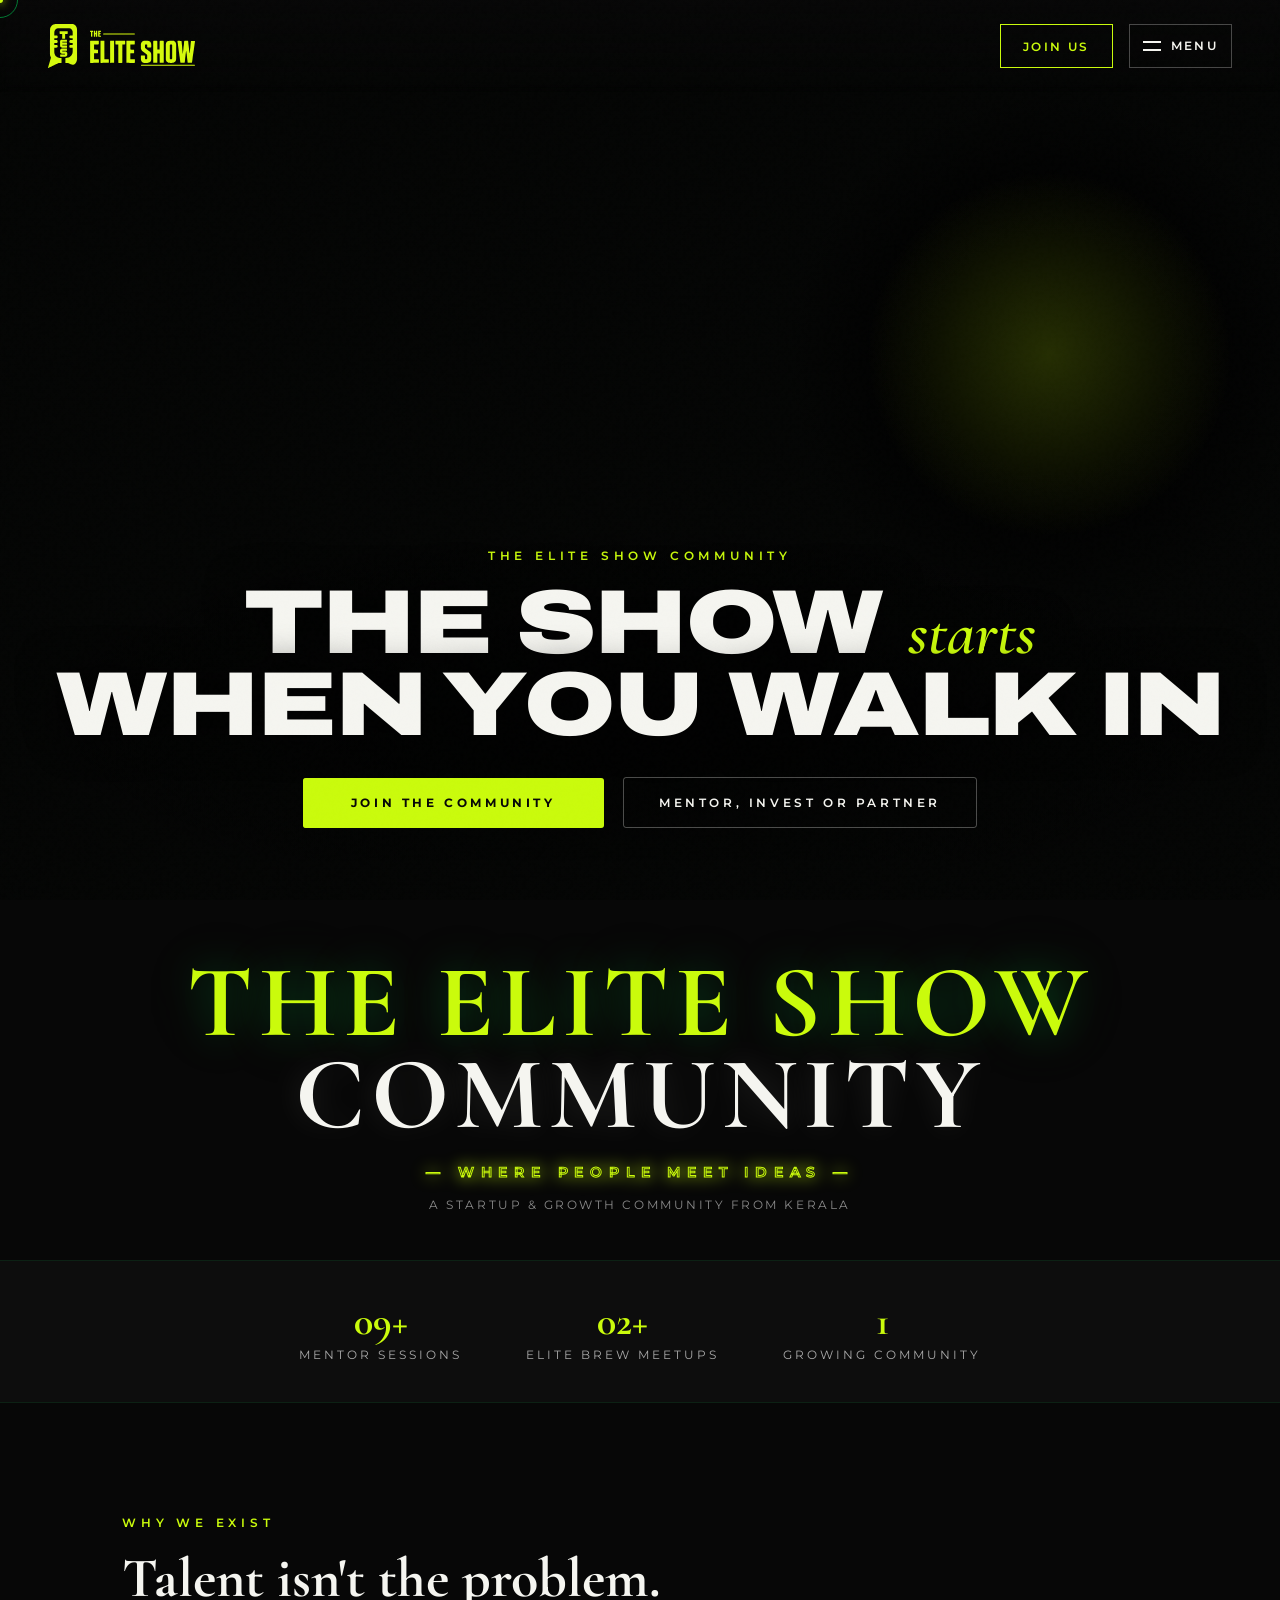
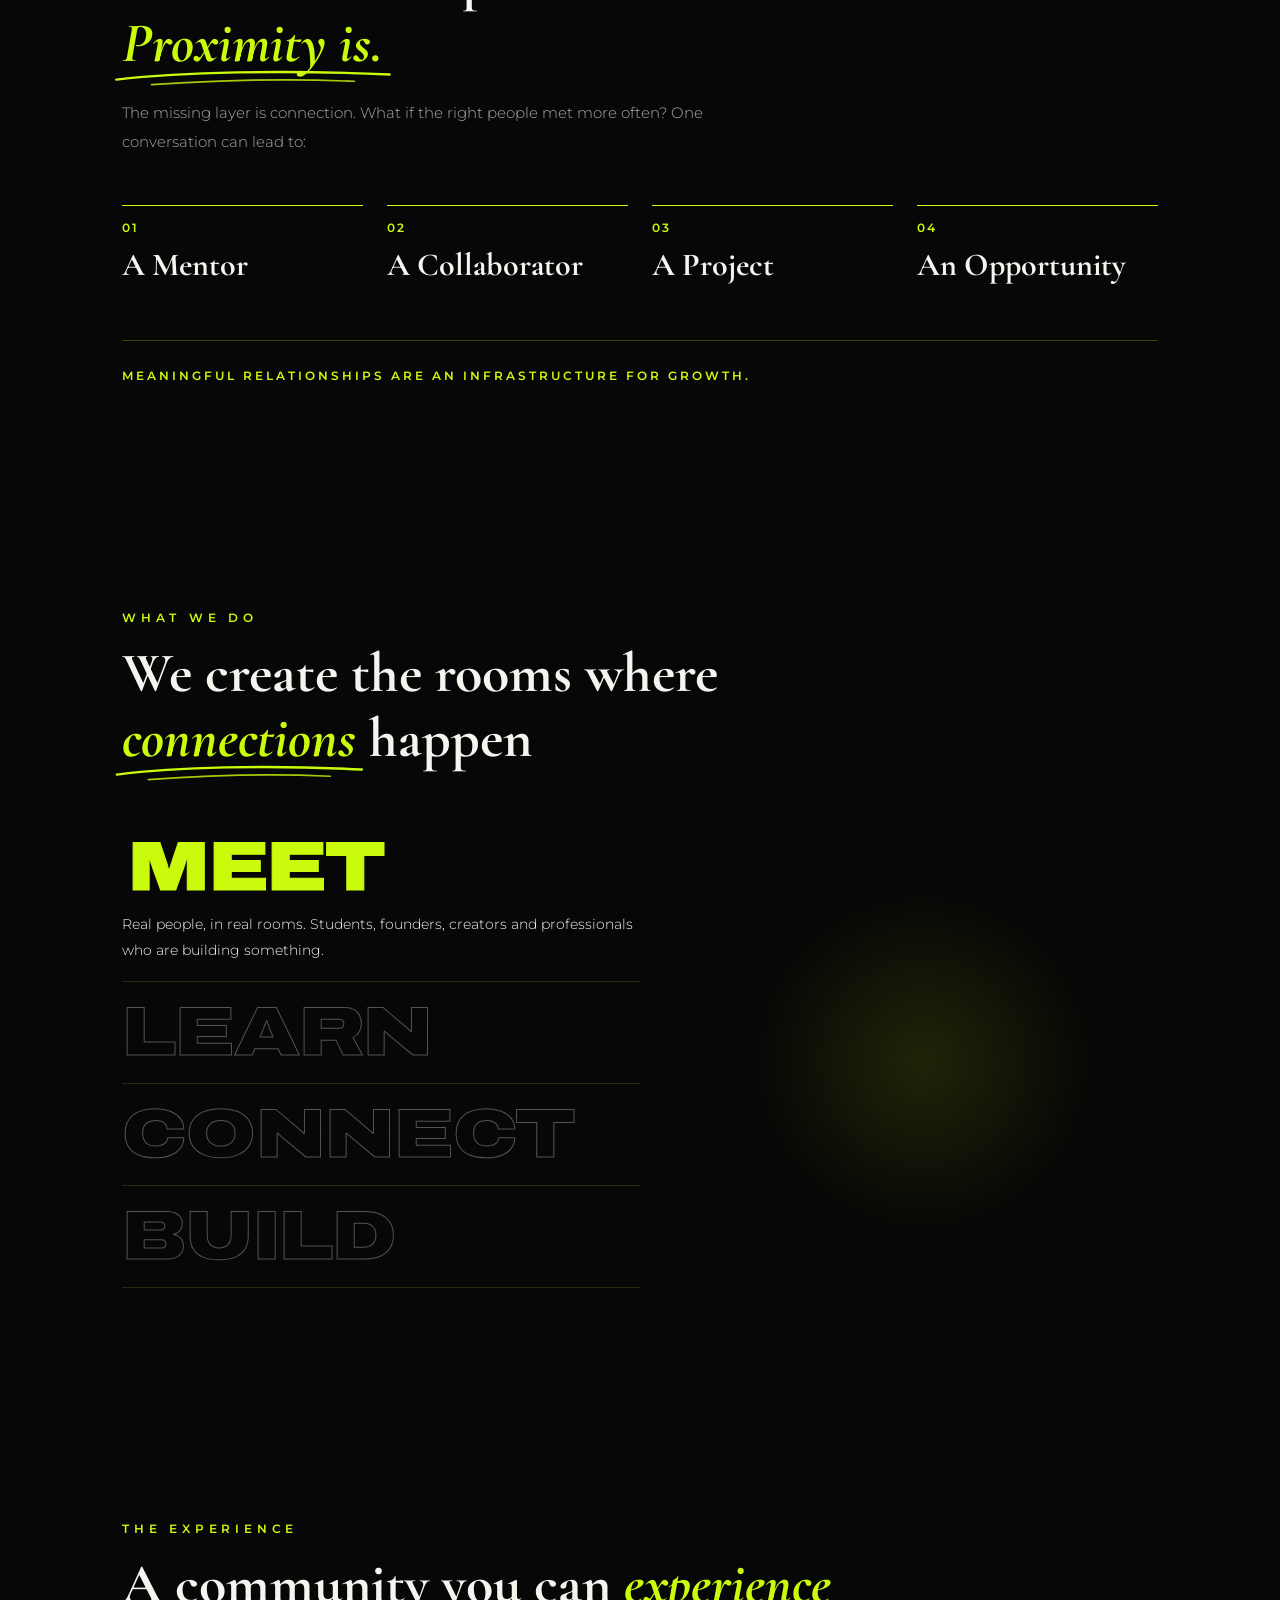
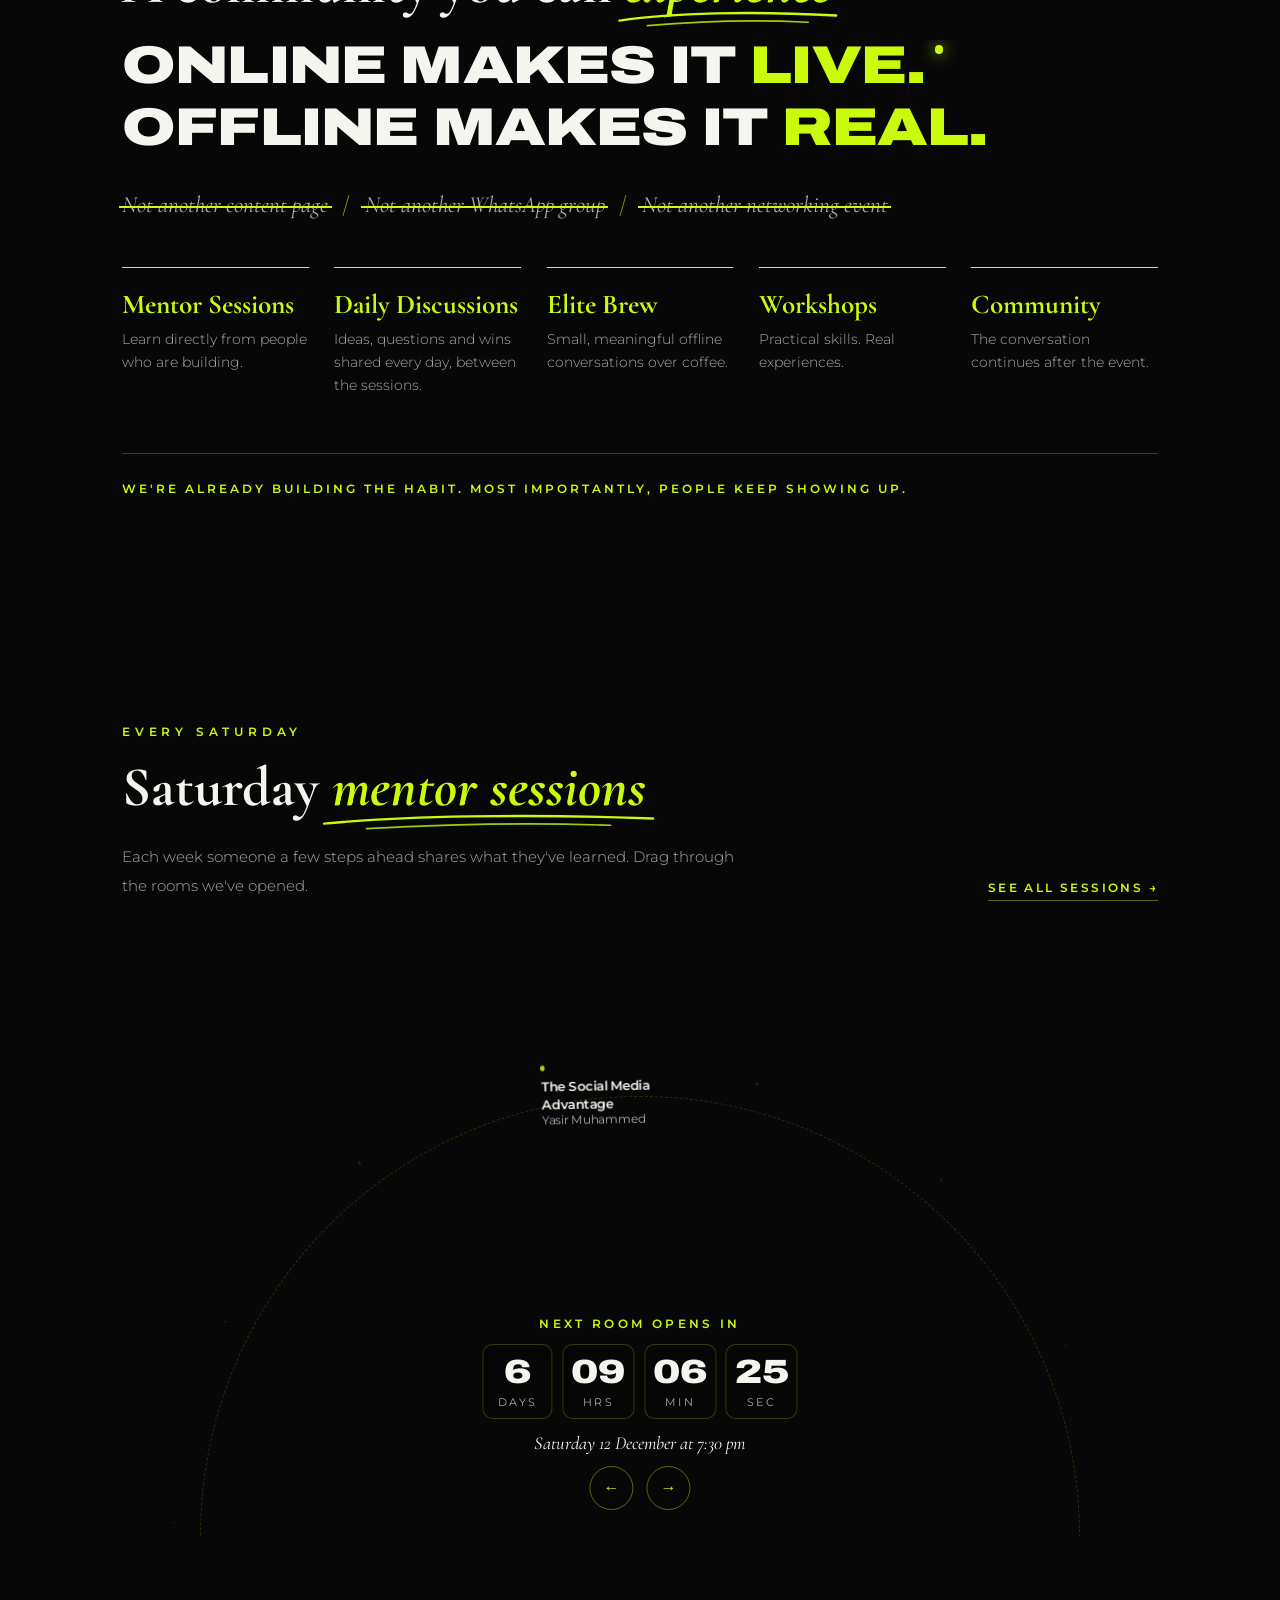
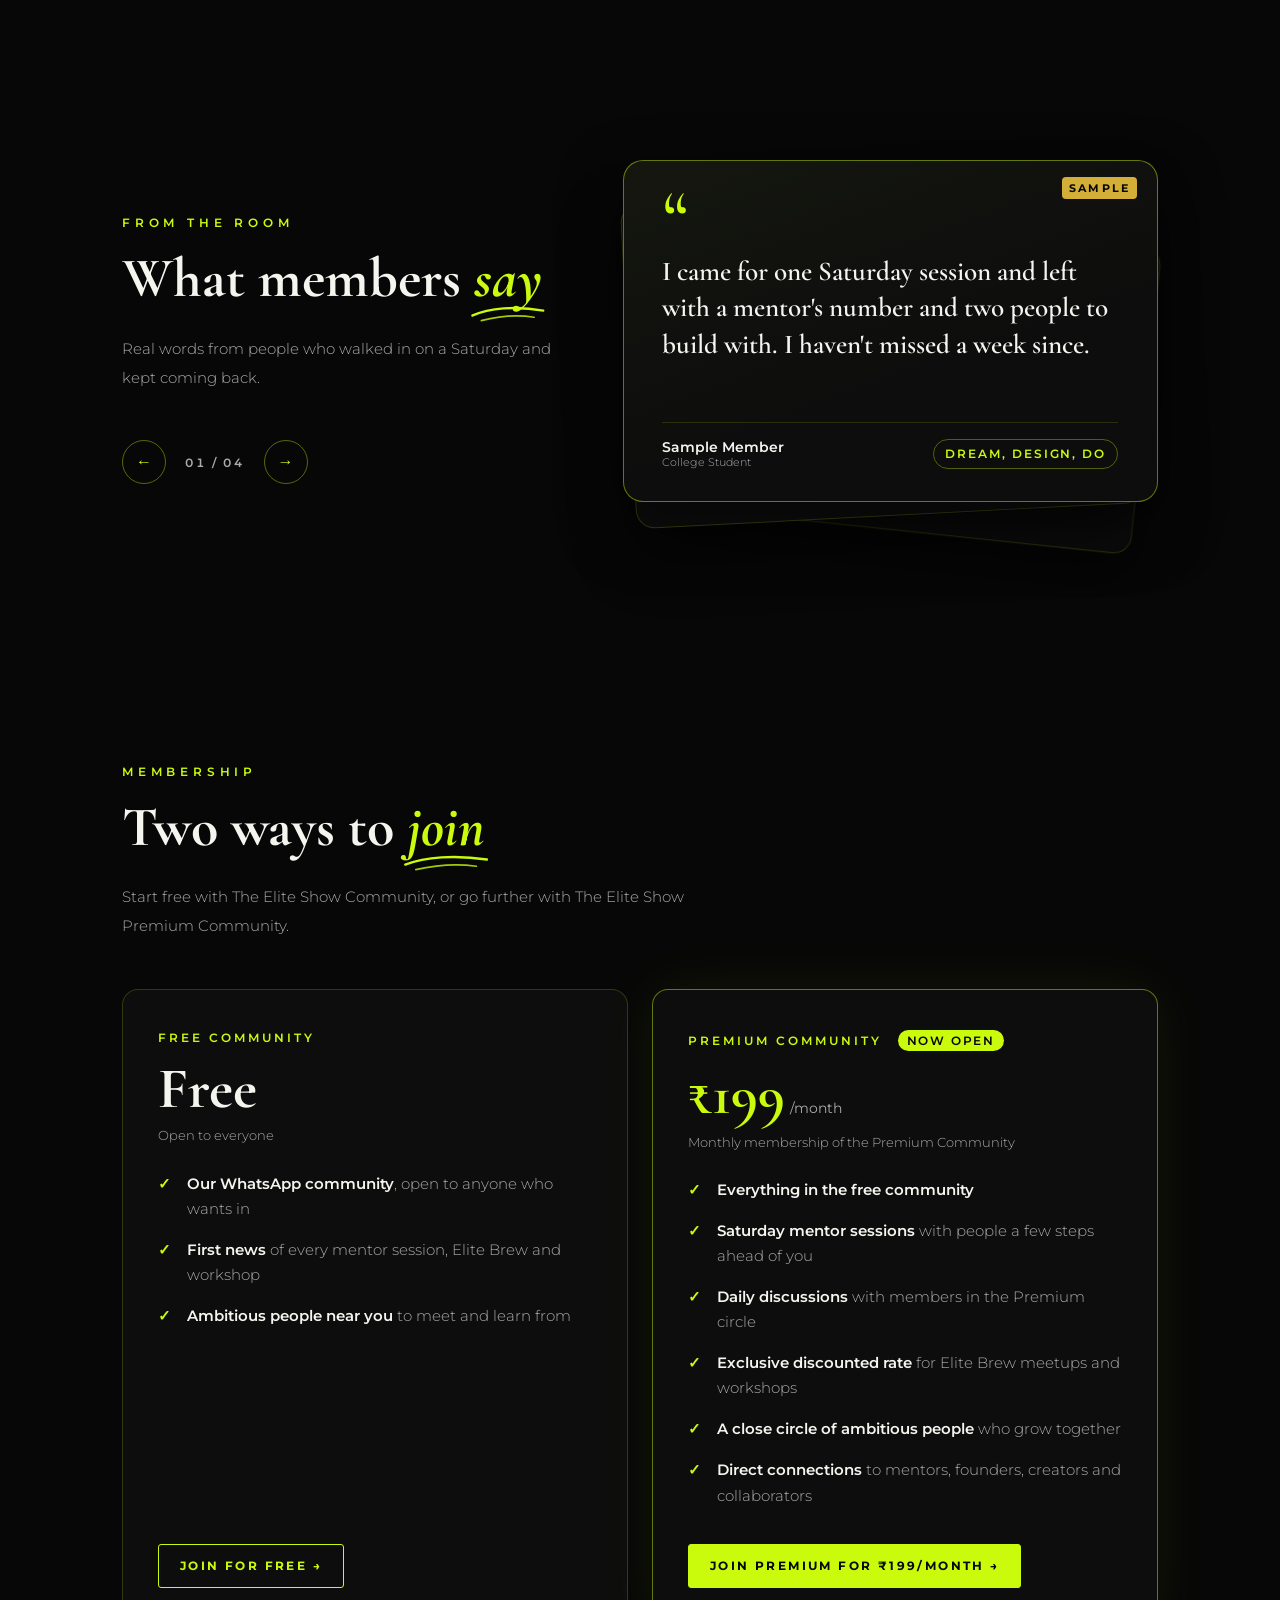
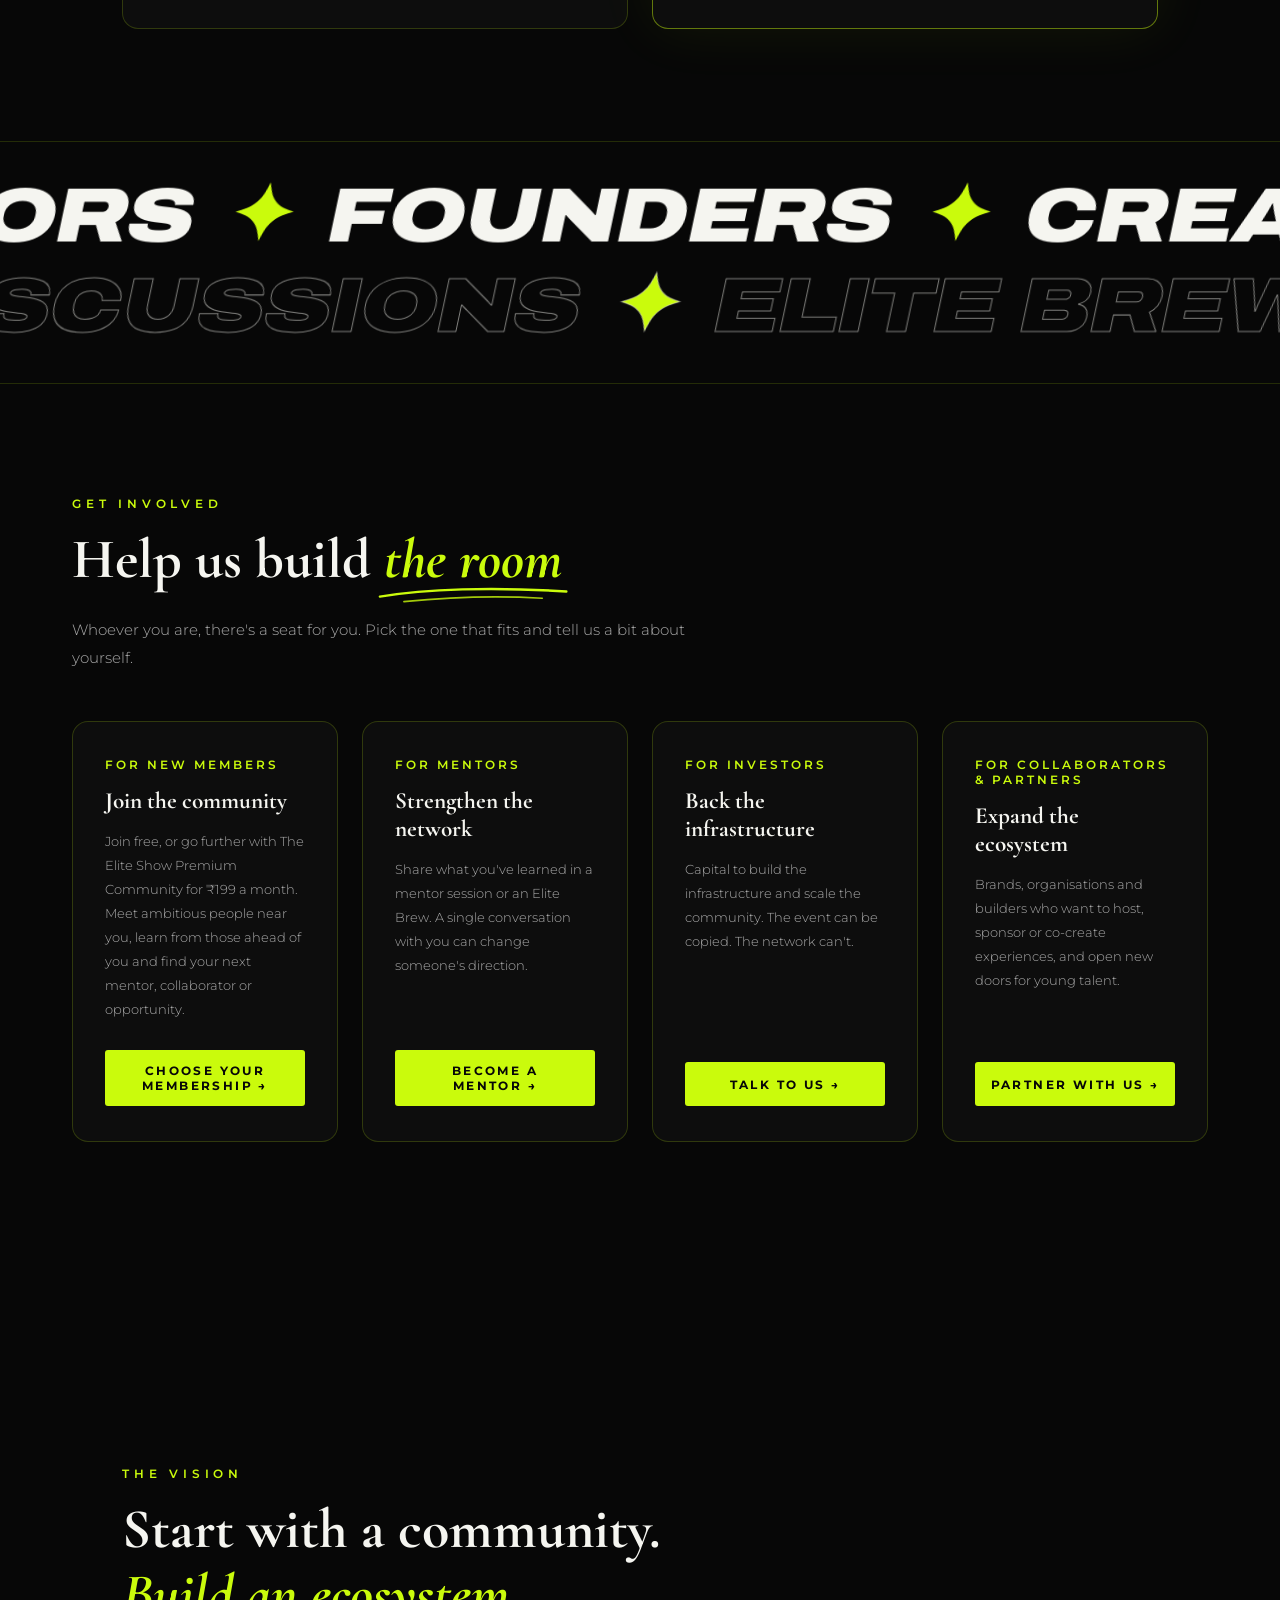
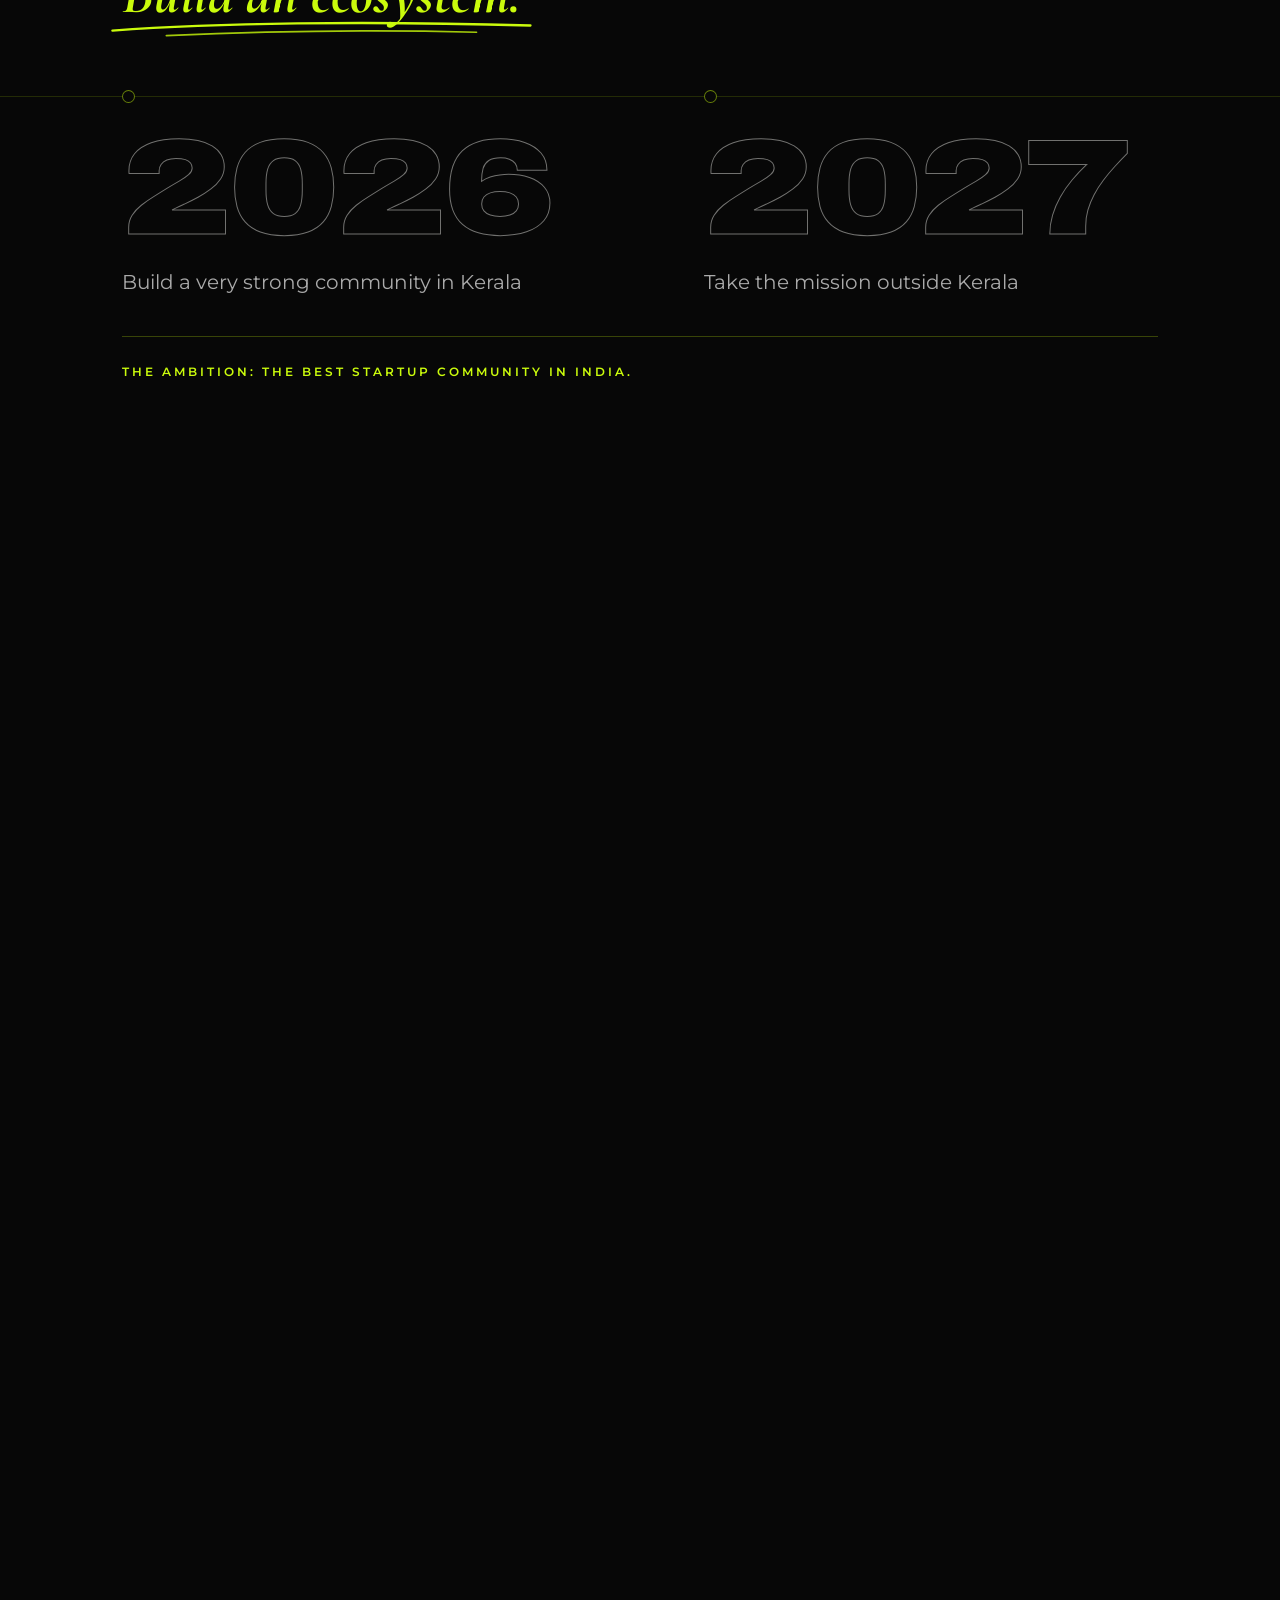
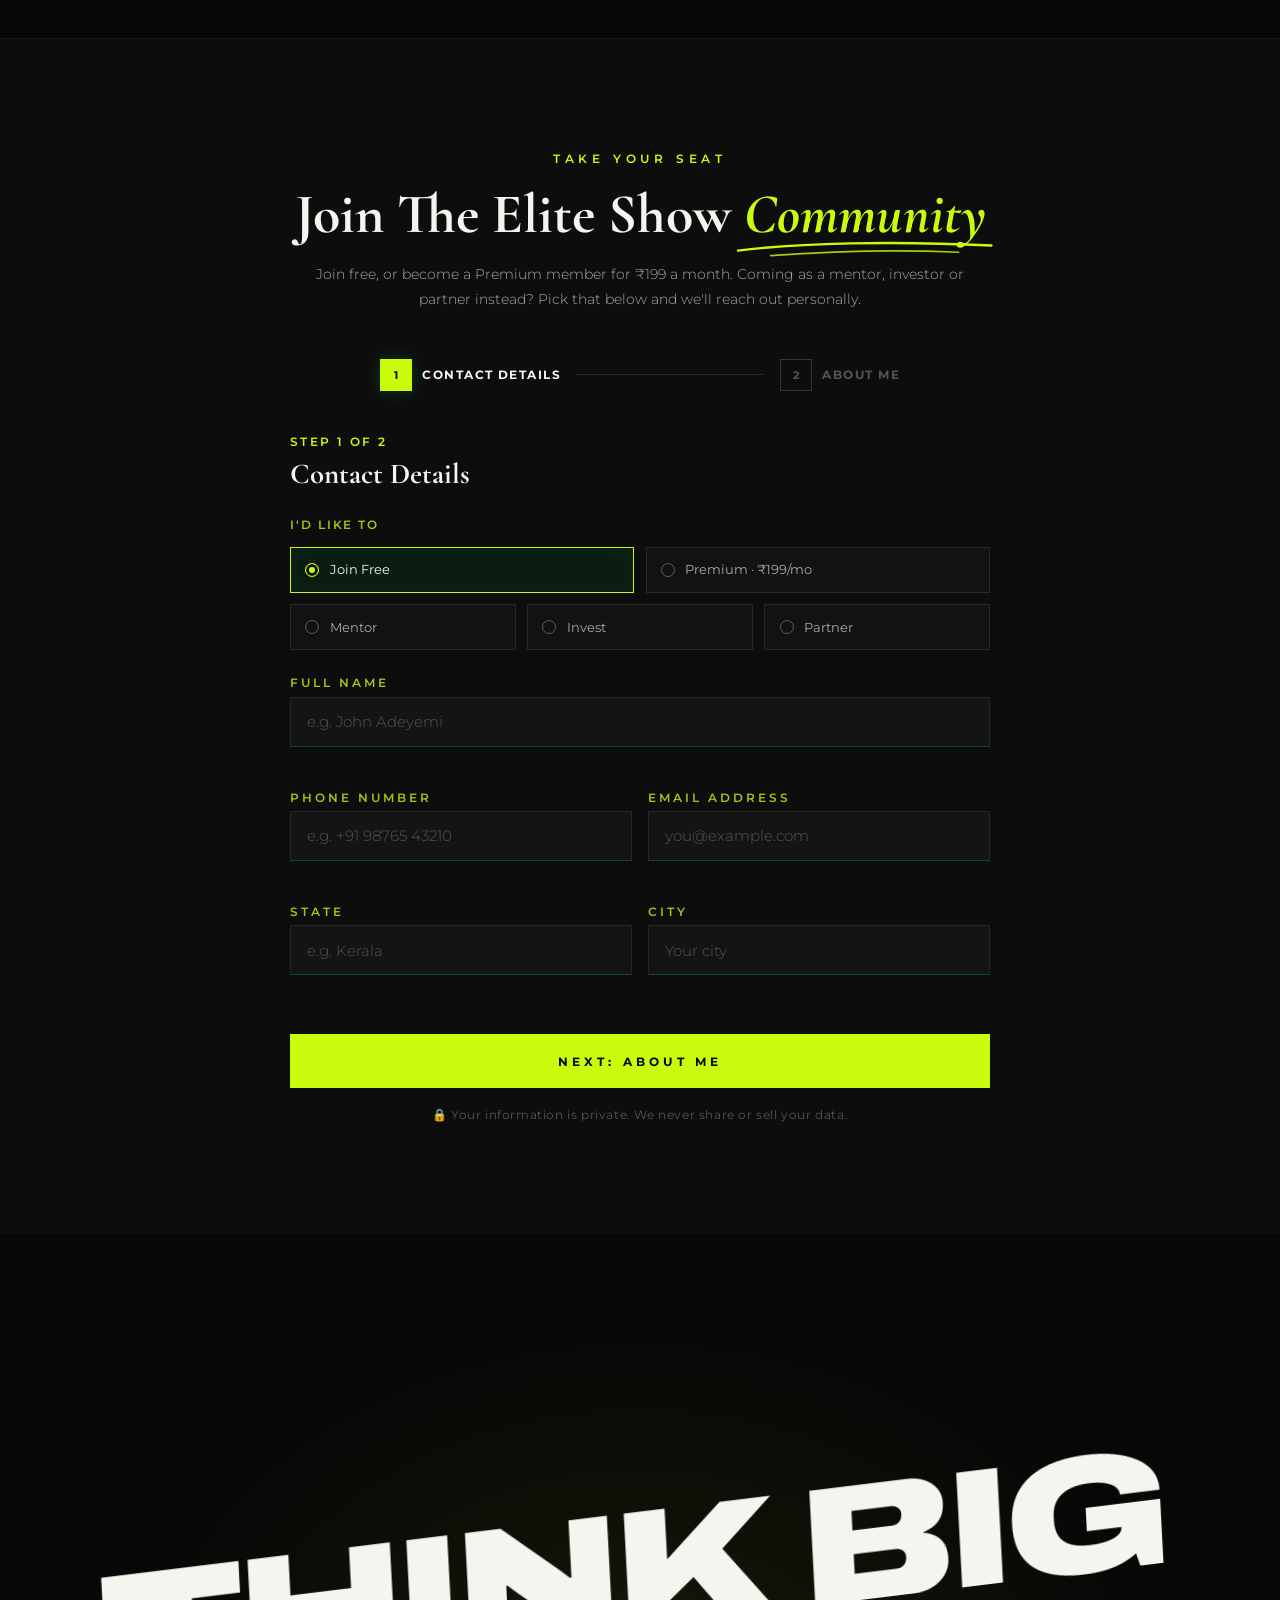
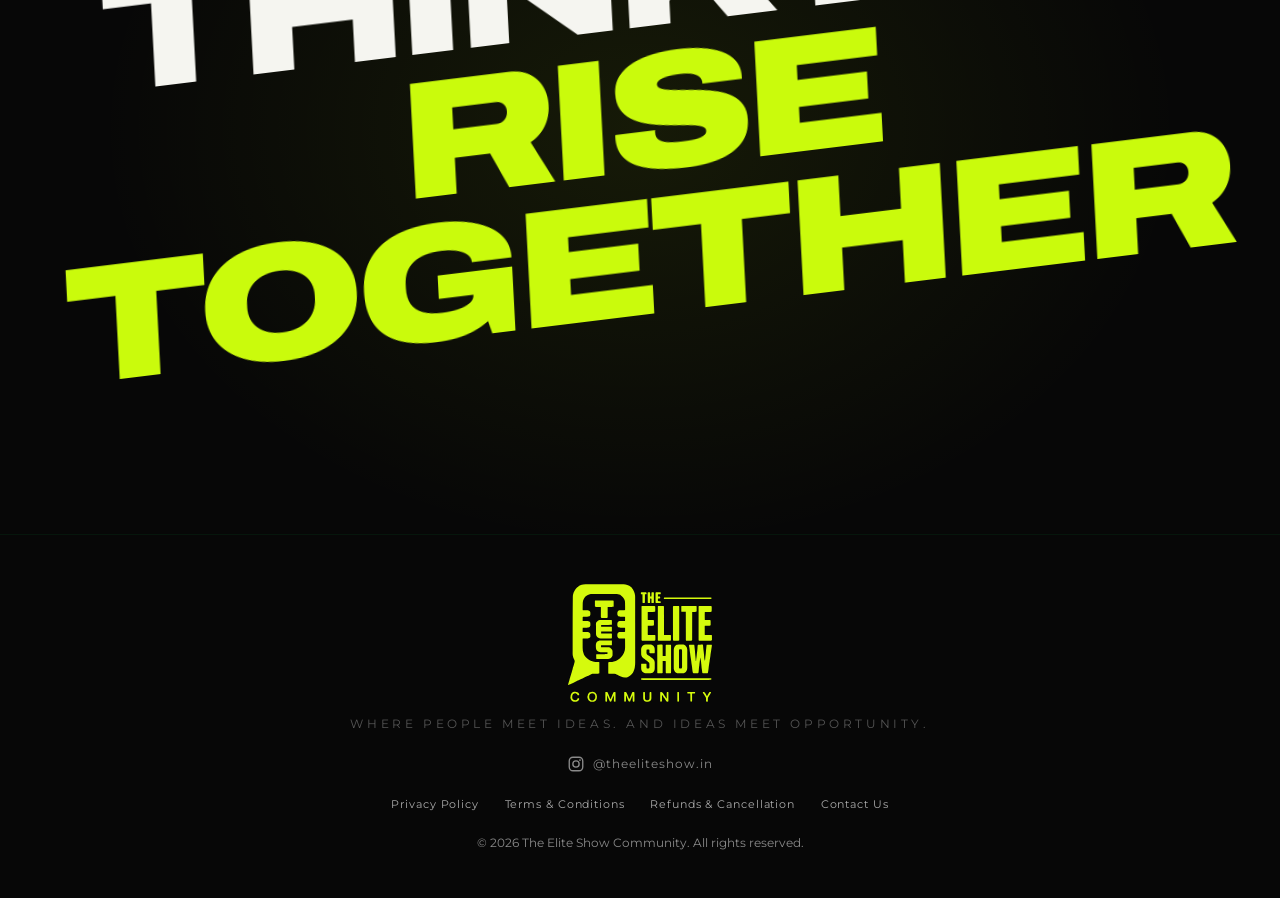
==== commit caf79df4: "Add SEO: Kerala title and description, structured data, page tags, Instagram link Co-Authored-By: Cl" ====
--- a/index.html
+++ b/index.html
@@ -5,15 +5,52 @@
   <meta charset="UTF-8">
   <meta name="viewport" content="width=device-width, initial-scale=1.0, viewport-fit=cover">
   <meta name="theme-color" content="#070707">
-  <title>The Elite Show Community — Where People Meet Ideas</title>
+  <title>The Elite Show Community | Startup &amp; Growth Community in Kerala</title>
   <link rel="icon" type="image/svg+xml" href="favicon.svg">
   <link rel="apple-touch-icon" href="images/logo/apple-touch-icon.png">
   <meta name="description"
-    content="The Elite Show Community brings students, founders, creators and professionals together through mentor sessions, Elite Brew meetups and workshops. Join the free community or The Elite Show Premium Community, or mentor, invest or partner with us.">
+    content="A startup and growth community in Kerala for students, founders and creators. Saturday sessions, daily discussions, Elite Brew meetups and workshops. Join free.">
   <meta property="og:title" content="The Elite Show Community">
   <meta property="og:description" content="Where people meet ideas. And ideas meet opportunity.">
   <!-- Link preview: the card WhatsApp, LinkedIn and X show when the site is shared.
        Rebuild the image with tools/make_share_cards.js; use a new file name when it changes, because apps keep old cards. -->
+  <!-- Tells search engines who we are: the community, its founders and its profiles -->
+  <script type="application/ld+json">
+  {
+    "@context": "https://schema.org",
+    "@graph": [
+      {
+        "@type": "Organization",
+        "@id": "https://www.theeliteshow.com/#organization",
+        "name": "The Elite Show Community",
+        "alternateName": ["The Elite Show", "Elite Show Community"],
+        "url": "https://www.theeliteshow.com/",
+        "logo": "https://www.theeliteshow.com/images/logo/tes-mark.png",
+        "image": "https://www.theeliteshow.com/images/share/poster-wall-logo.jpg",
+        "description": "A startup and growth community in Kerala that brings students, founders, creators and professionals together through Saturday sessions, daily discussions, Elite Brew meetups and workshops.",
+        "slogan": "Where people meet ideas. And ideas meet opportunity.",
+        "email": "theeliteshow0@gmail.com",
+        "areaServed": { "@type": "State", "name": "Kerala" },
+        "address": { "@type": "PostalAddress", "addressRegion": "Kerala", "addressCountry": "IN" },
+        "knowsAbout": ["Startups", "Entrepreneurship", "Personal growth", "Mentorship", "Networking"],
+        "founder": [
+          { "@type": "Person", "name": "Azvan Sait", "jobTitle": "Co-founder", "sameAs": ["https://www.linkedin.com/in/azvan-sait/"] },
+          { "@type": "Person", "name": "Aman Muhammed", "jobTitle": "Co-founder", "sameAs": ["https://www.linkedin.com/in/aman-muhammed123/"] }
+        ],
+        "sameAs": ["https://www.instagram.com/theeliteshow.in/"]
+      },
+      {
+        "@type": "WebSite",
+        "@id": "https://www.theeliteshow.com/#website",
+        "name": "The Elite Show Community",
+        "alternateName": "The Elite Show",
+        "url": "https://www.theeliteshow.com/",
+        "inLanguage": "en-IN",
+        "publisher": { "@id": "https://www.theeliteshow.com/#organization" }
+      }
+    ]
+  }
+  </script>
   <link rel="canonical" href="https://www.theeliteshow.com/">
   <meta property="og:type" content="website">
   <meta property="og:site_name" content="The Elite Show Community">
@@ -87,6 +124,7 @@
       </h2>
     </div>
     <p class="brand-tag" data-text="— Where People Meet Ideas —"><span>—</span> Where People Meet Ideas <span>—</span></p>
+    <p class="brand-place">A startup &amp; growth community from Kerala</p>
   </section>
 
   <!-- STATS -->
@@ -405,7 +443,7 @@
               </div>
               <div class="field-group">
                 <label for="city">City</label>
-                <input type="text" id="city" name="city" placeholder="e.g. Kochi" autocomplete="address-level2" autocapitalize="words" enterkeyhint="done" required>
+                <input type="text" id="city" name="city" placeholder="Your city" autocomplete="address-level2" autocapitalize="words" enterkeyhint="done" required>
                 <span class="field-error" id="cityError"></span>
               </div>
             </div>
@@ -538,6 +576,10 @@
   <footer>
     <div class="footer-logo"><img src="images/logo/the-elite-show-community.svg" alt="The Elite Show Community" width="160" height="132" loading="lazy"></div>
     <div class="footer-tagline">Where people meet ideas. And ideas meet opportunity.</div>
+    <a class="footer-social" href="https://www.instagram.com/theeliteshow.in/" target="_blank" rel="noopener me">
+      <svg viewBox="0 0 24 24" width="18" height="18" aria-hidden="true" focusable="false"><rect x="3" y="3" width="18" height="18" rx="5" fill="none" stroke="currentColor" stroke-width="1.8"/><circle cx="12" cy="12" r="4.2" fill="none" stroke="currentColor" stroke-width="1.8"/><circle cx="17.3" cy="6.7" r="1.2" fill="currentColor"/></svg>
+      <span>@theeliteshow.in</span>
+    </a>
     <div class="footer-links" role="navigation" aria-label="Legal">
       <a href="privacy.html">Privacy Policy</a>
       <a href="terms.html">Terms &amp; Conditions</a>
--- a/the_elite_show.css
+++ b/the_elite_show.css
@@ -493,6 +493,22 @@
   animation: pulse-glow 2.5s ease-in-out infinite;
 }
 
+/* Plain line under the tagline: says what and where for people and search engines */
+.brand-place {
+  margin-top: 1.1rem;
+  font-size: 0.72rem;
+  letter-spacing: 0.22em;
+  text-transform: uppercase;
+  color: #8a8a8a;
+}
+
+@media (max-width: 599px) {
+  .brand-place {
+    font-size: 0.62rem;
+    letter-spacing: 0.12em;
+  }
+}
+
 @keyframes pulse-glow {
 
   0%,
@@ -1107,6 +1123,23 @@
   text-transform: uppercase;
   color: var(--grey-dark);
   margin-bottom: 1.5rem;
+}
+
+.footer-social {
+  display: inline-flex;
+  align-items: center;
+  gap: 0.5rem;
+  margin-bottom: 1.5rem;
+  font-size: 0.75rem;
+  letter-spacing: 0.08em;
+  color: #8a8a8a;
+  text-decoration: none;
+  transition: color 0.2s ease;
+}
+
+.footer-social:hover,
+.footer-social:focus-visible {
+  color: var(--green);
 }
 
 .footer-copy {
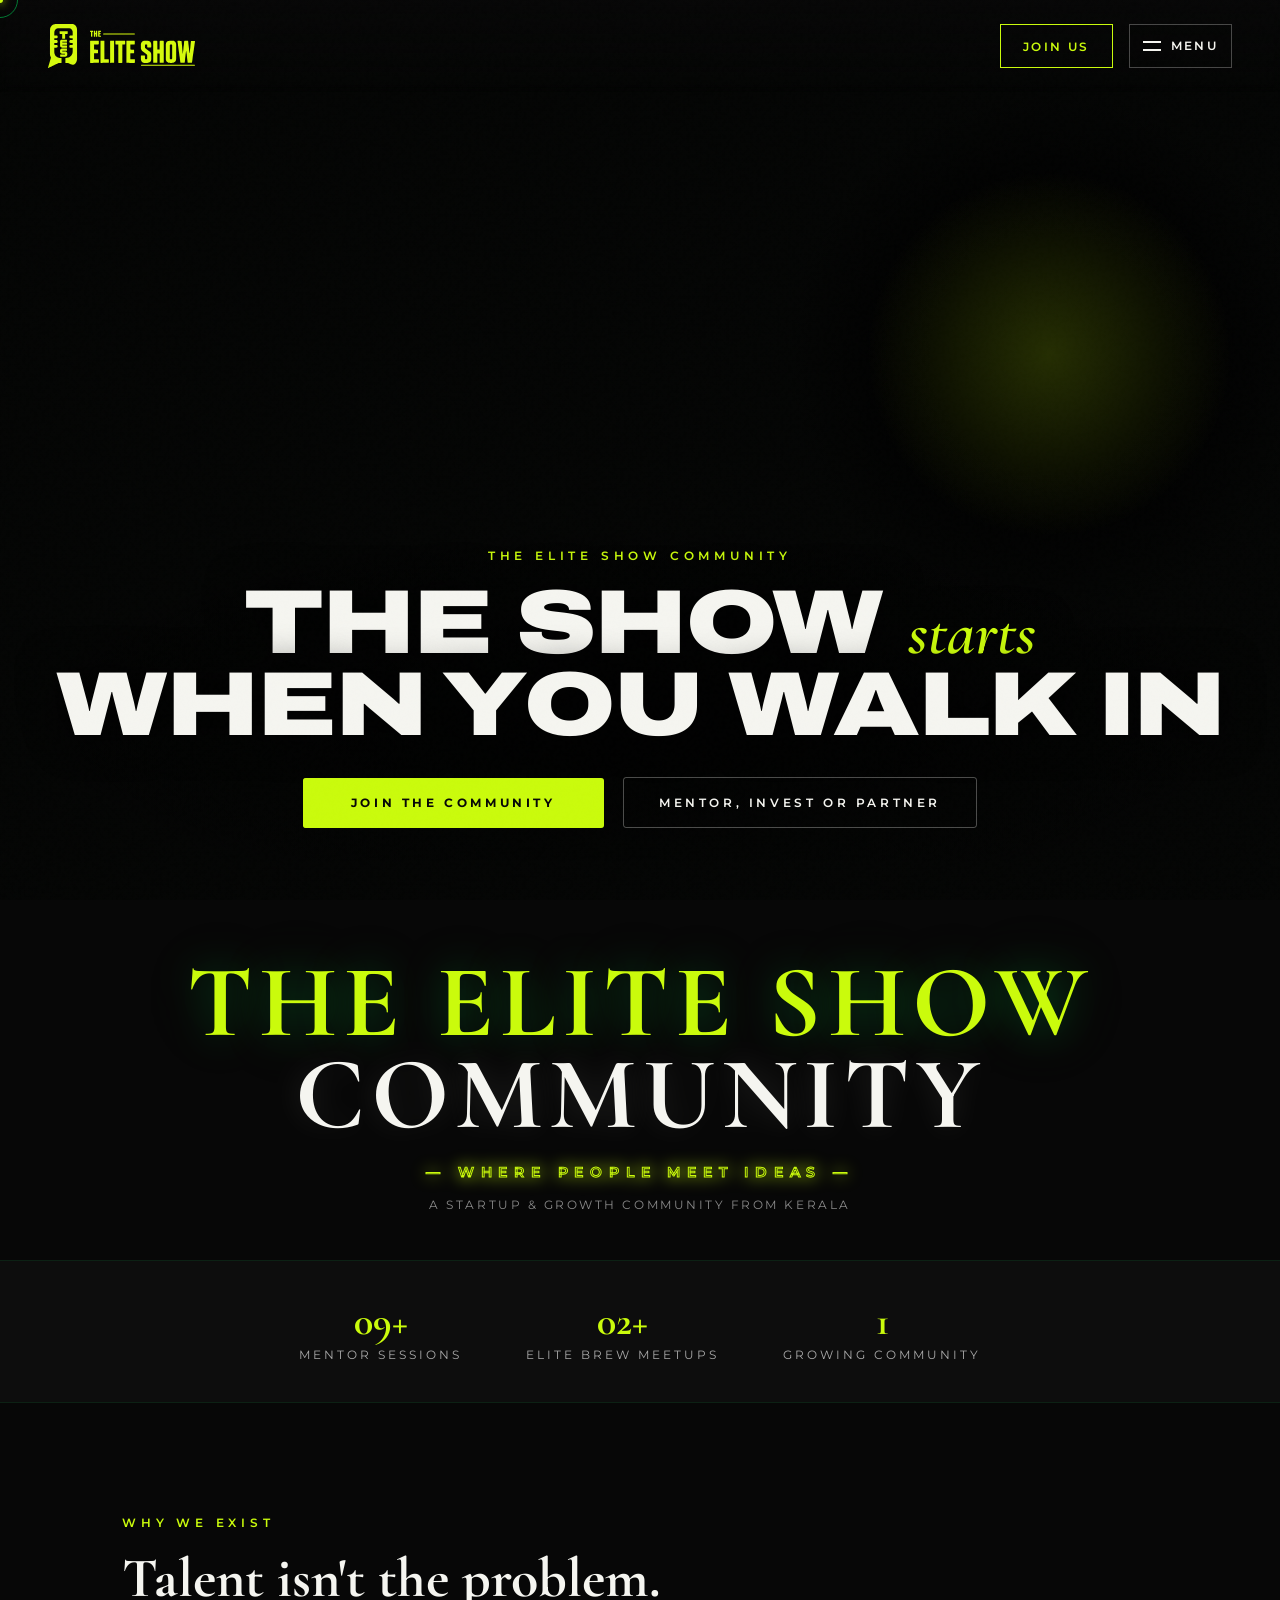
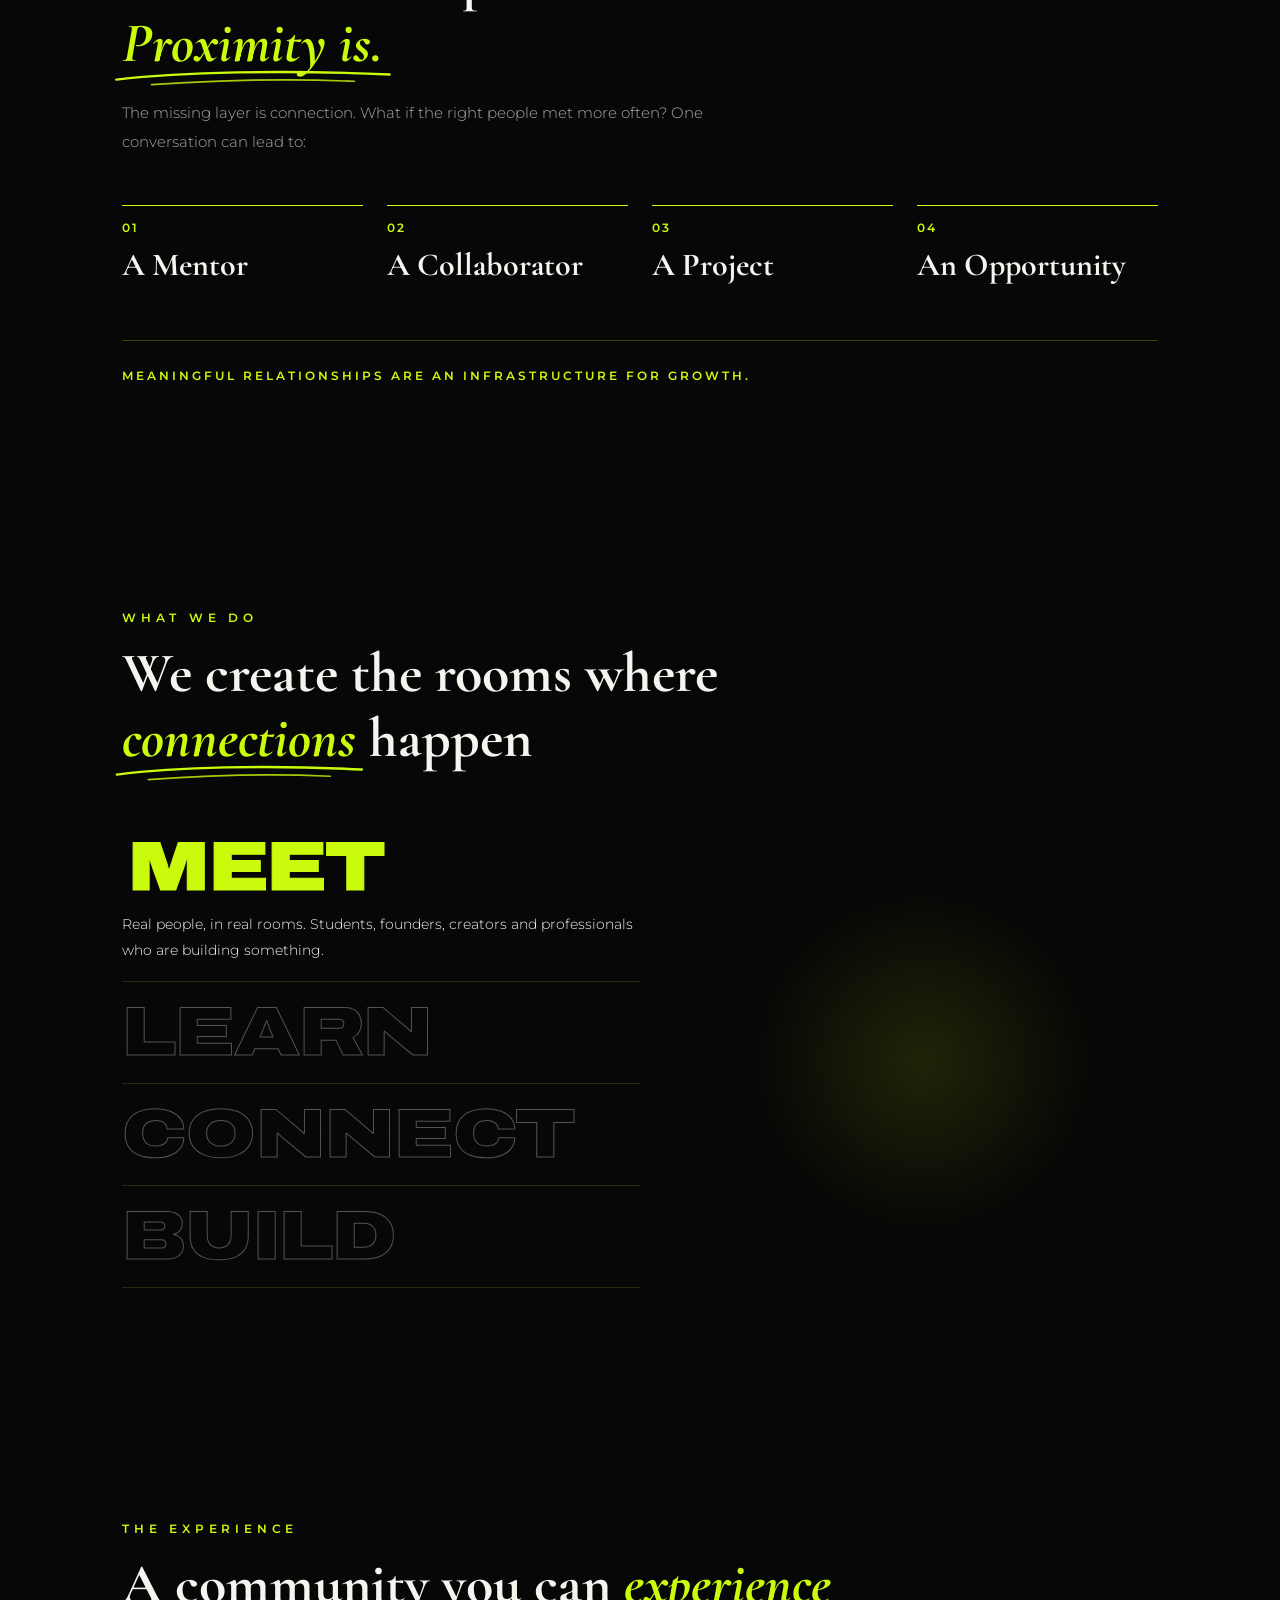
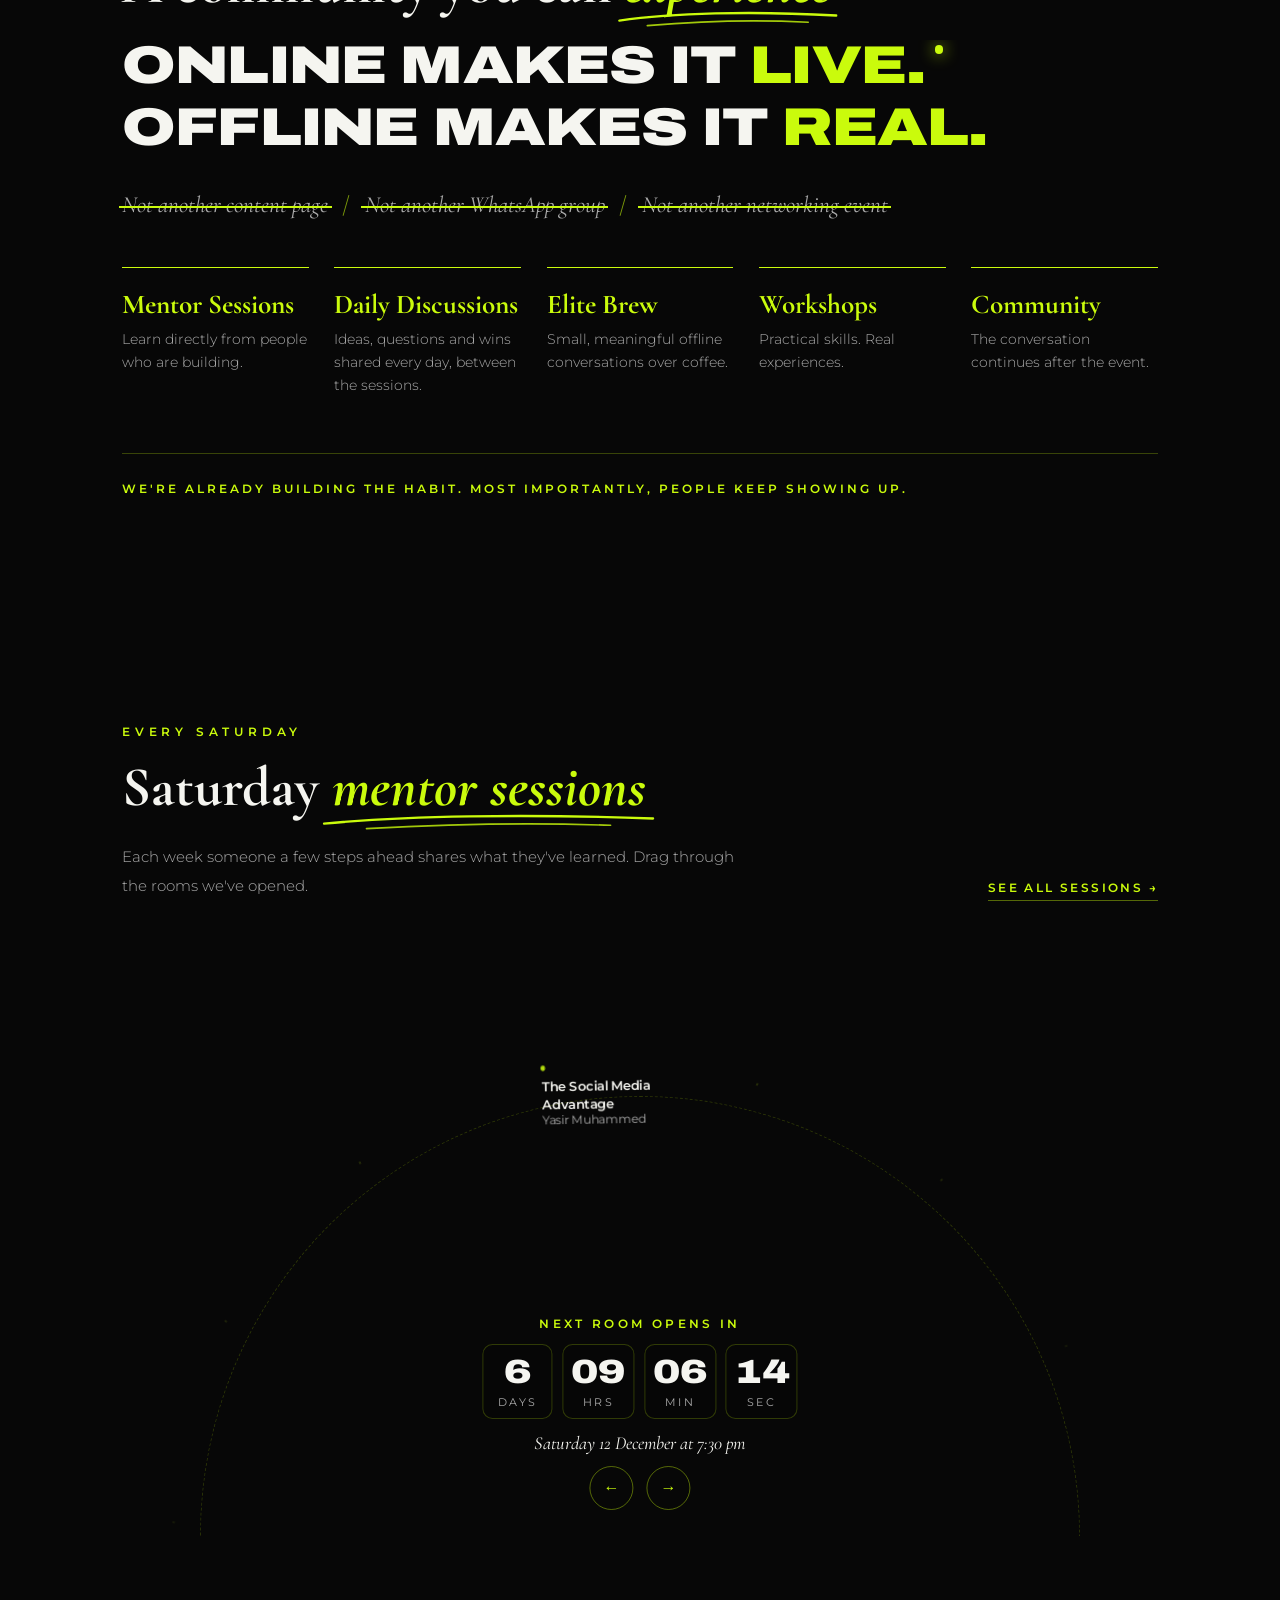
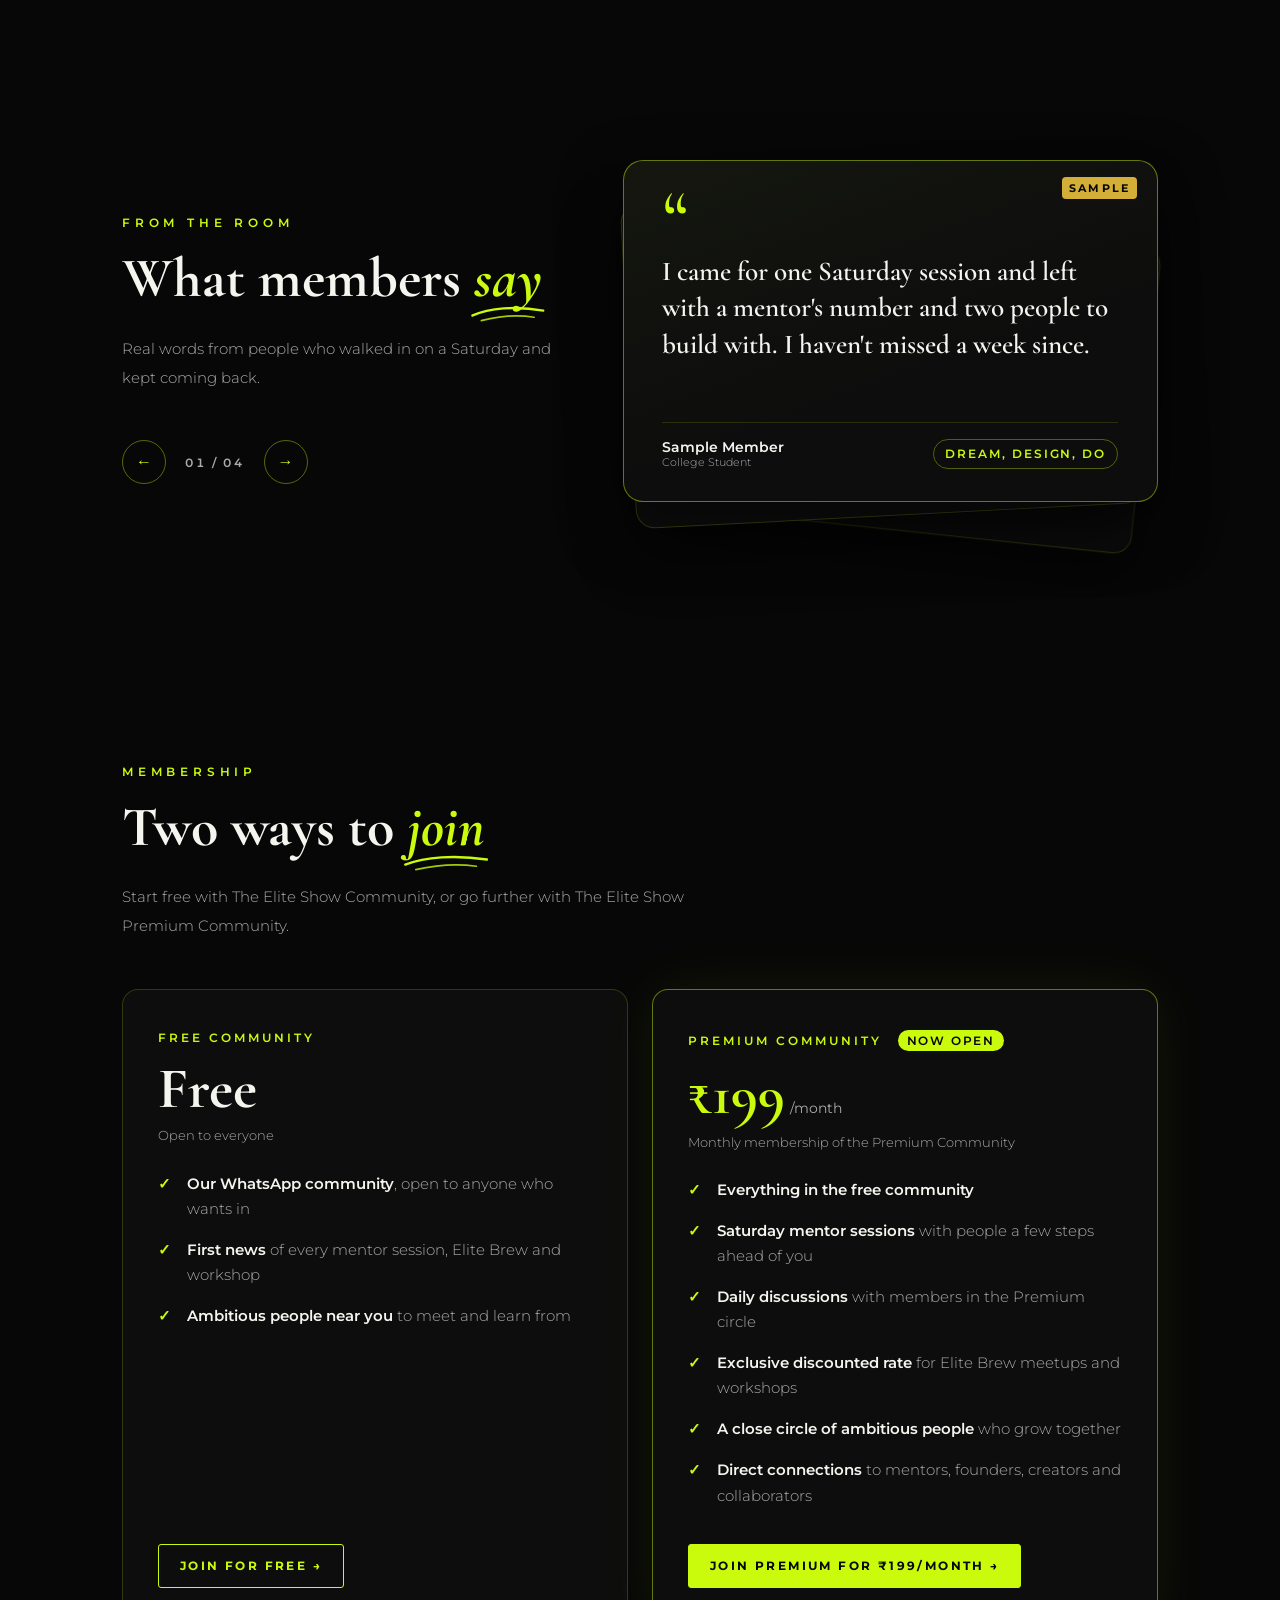
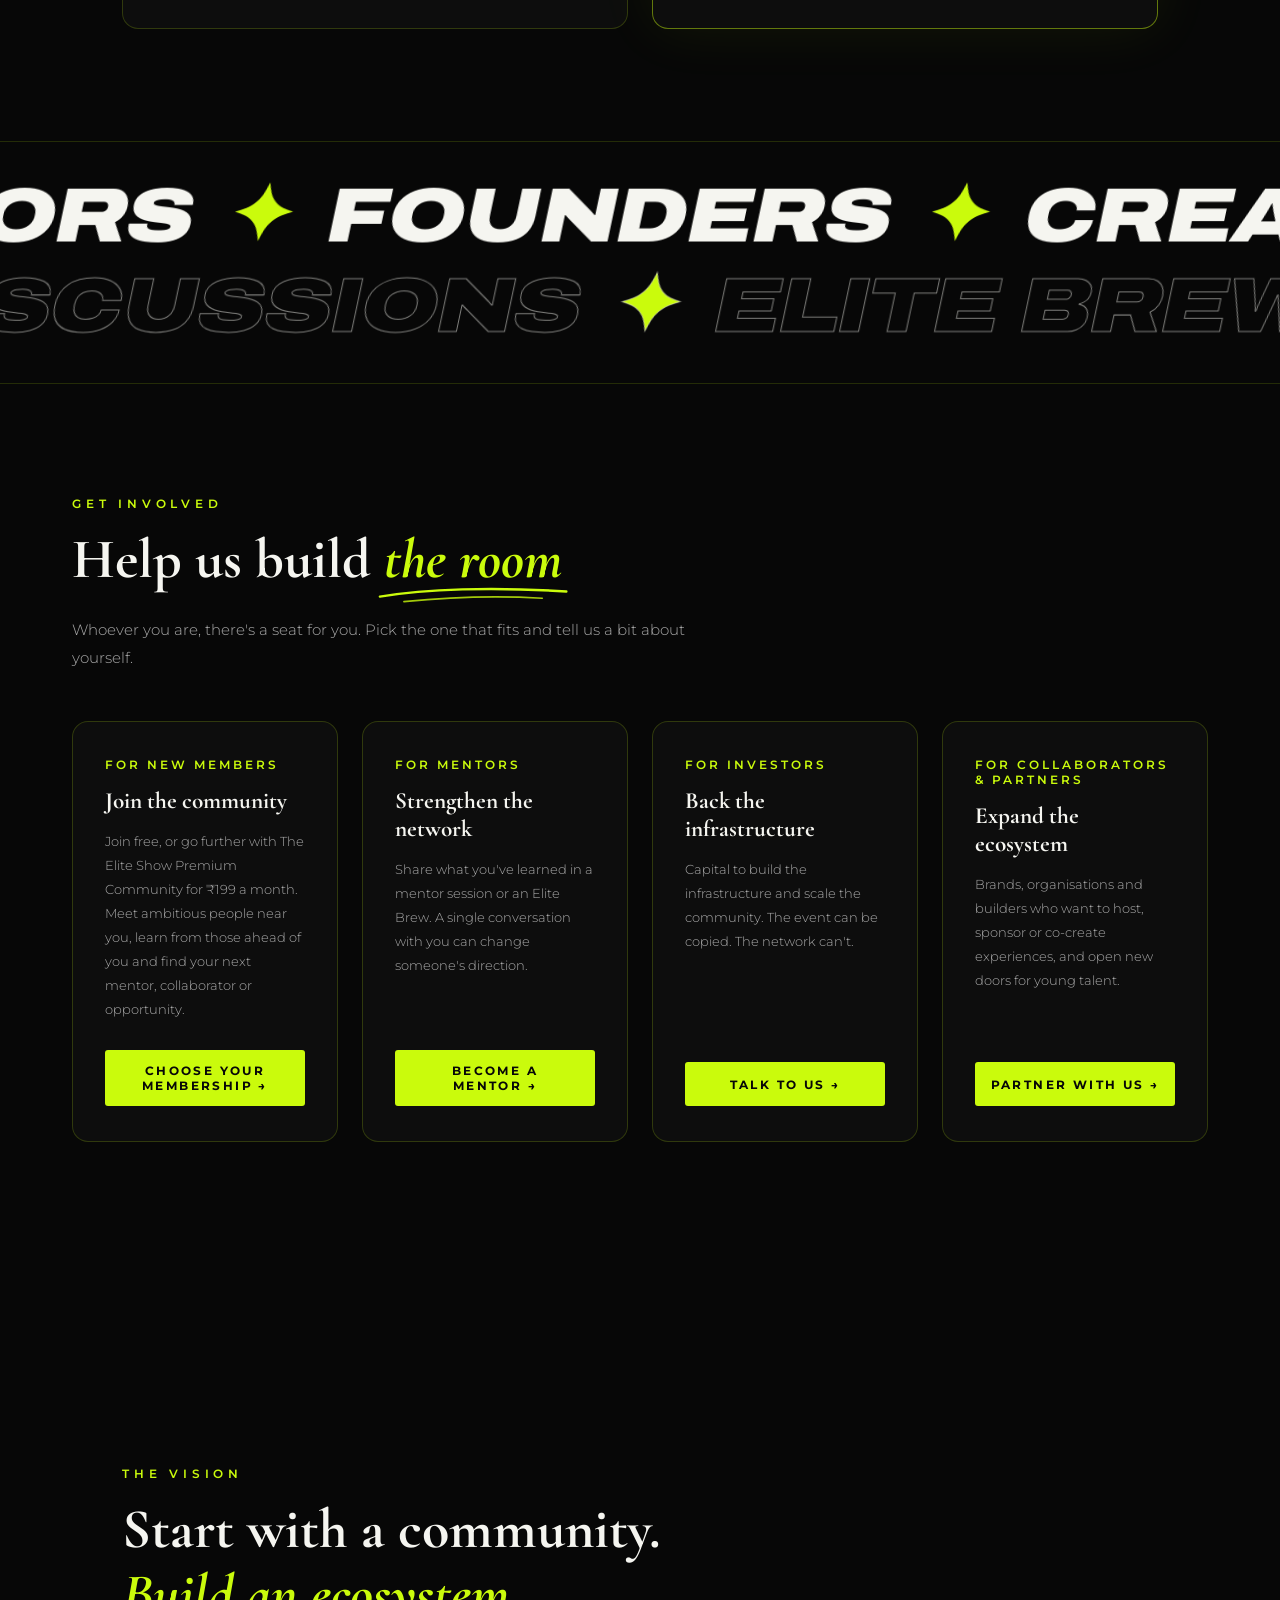
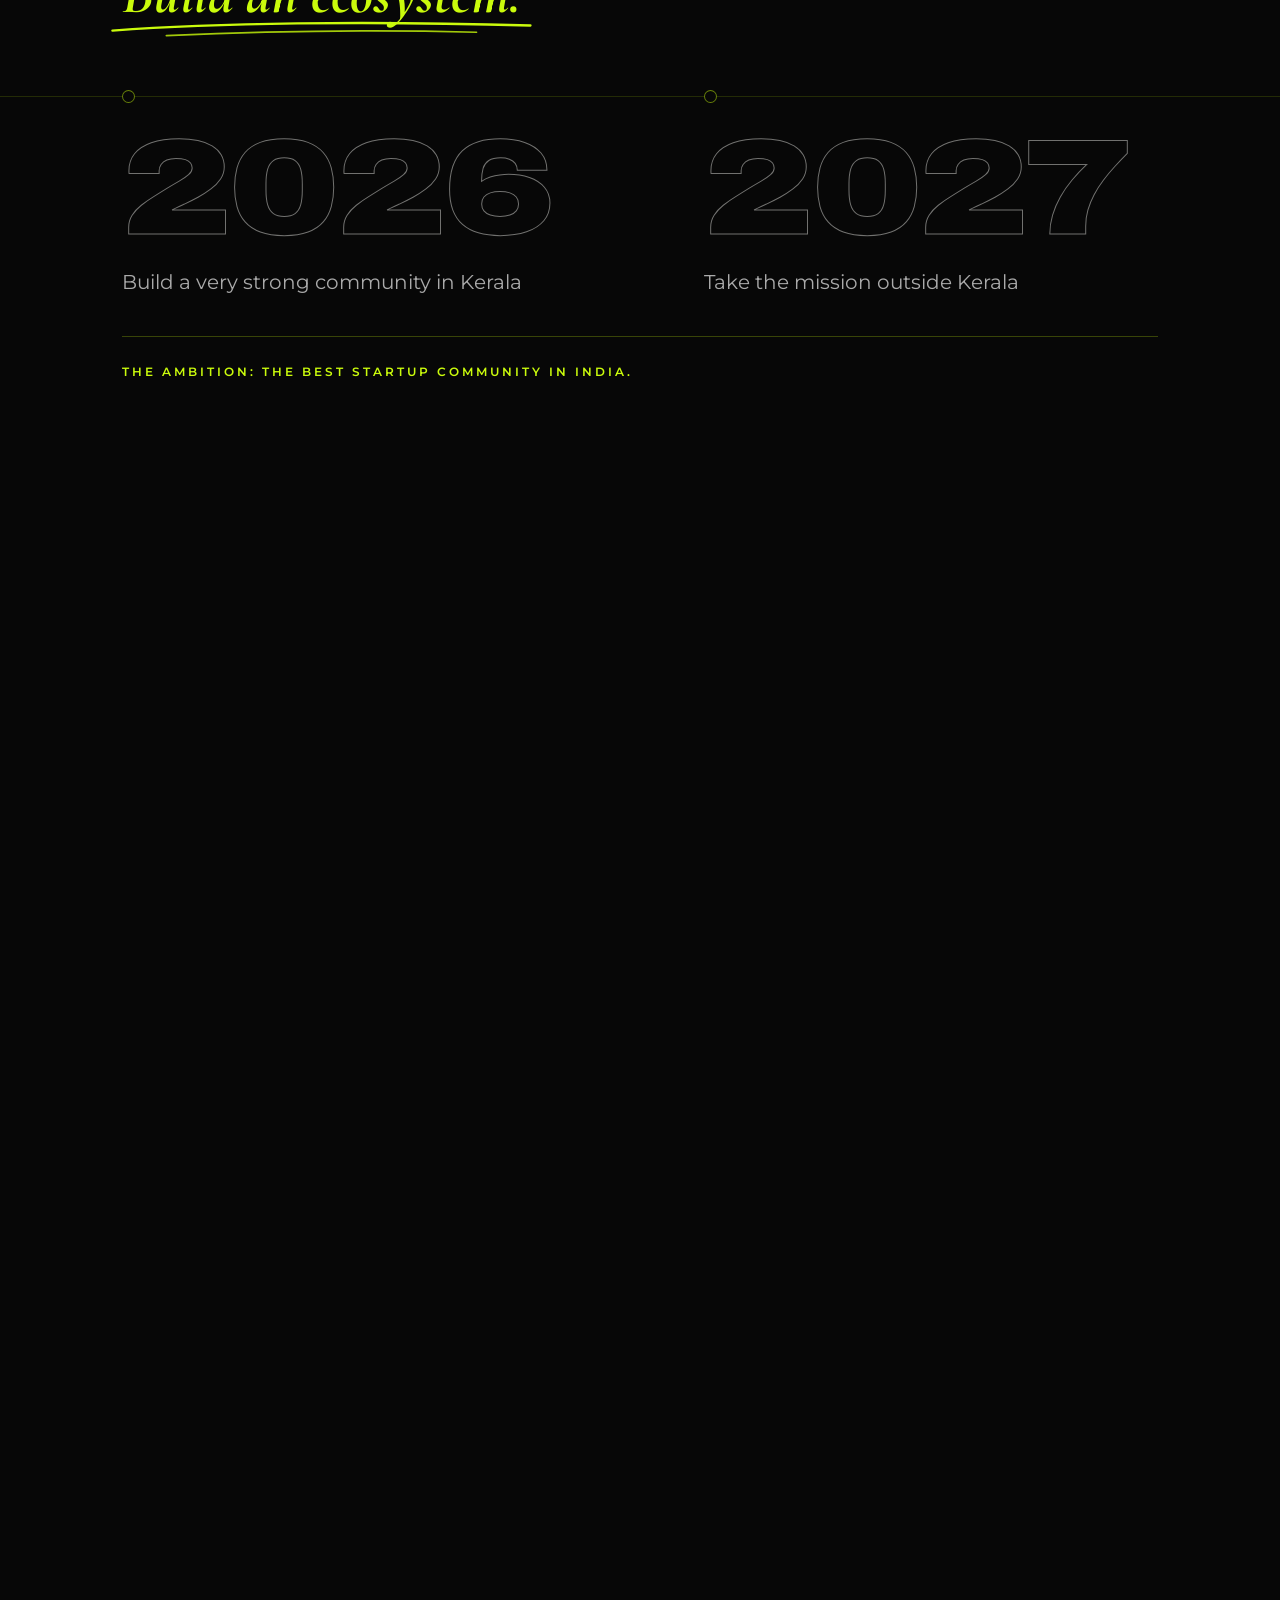
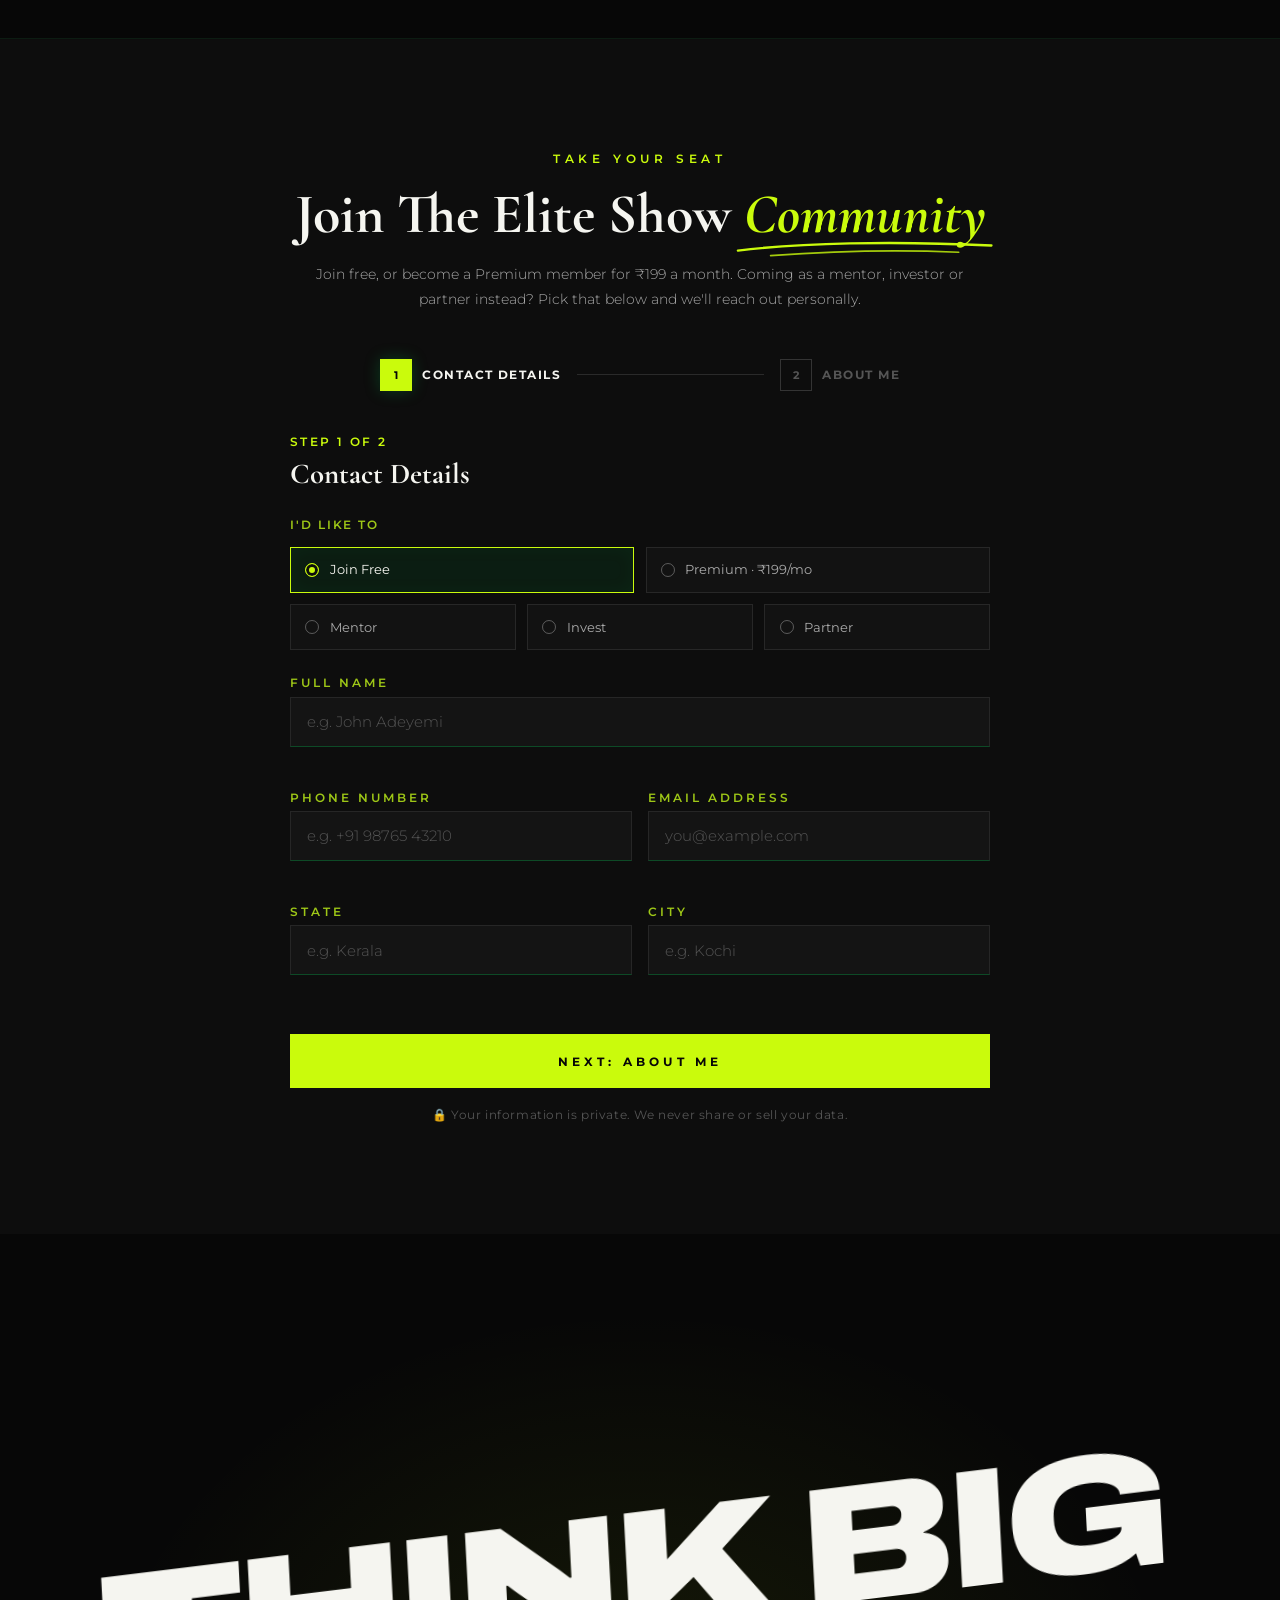
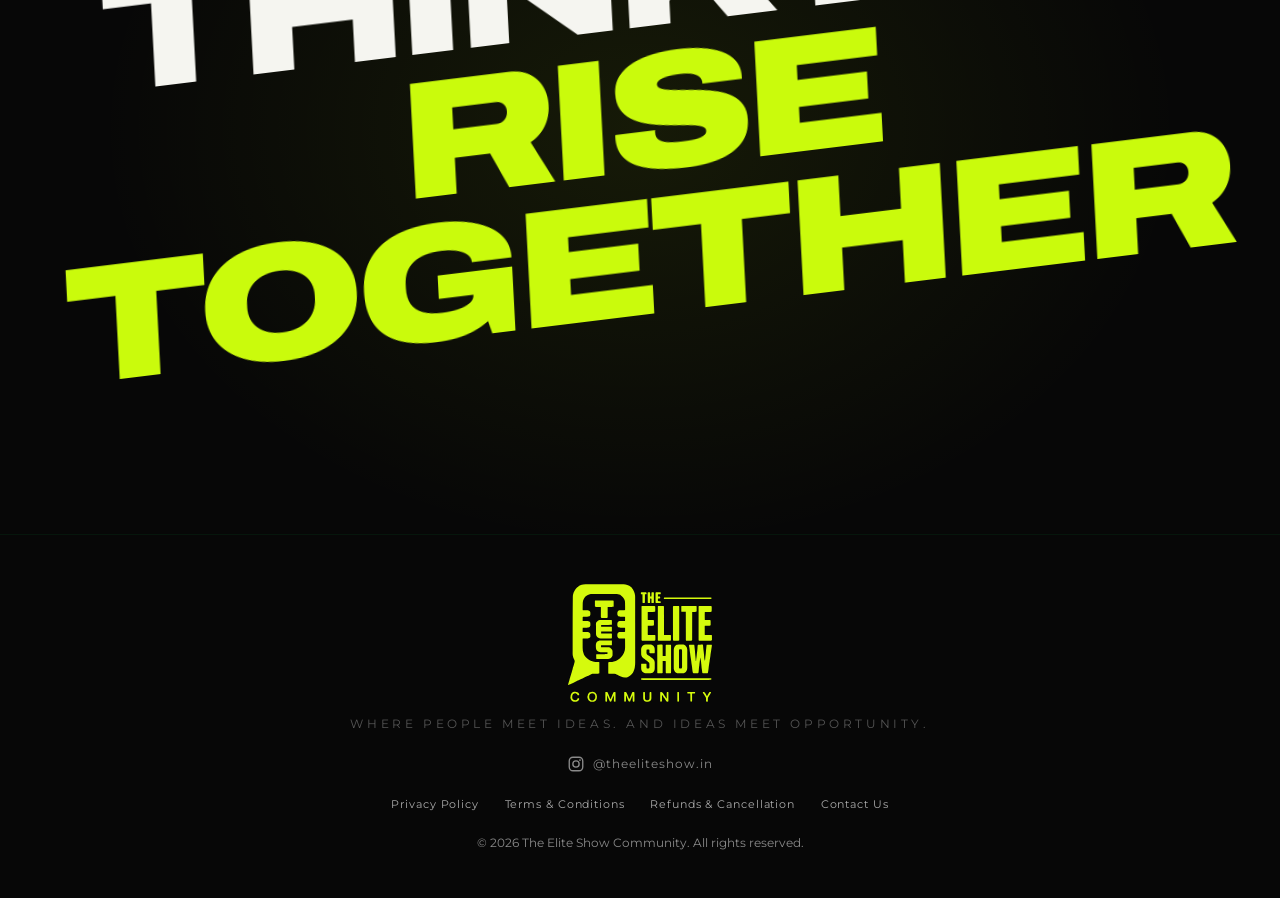
==== commit 0ef192f7: "Keep Kochi as the address on contact, privacy and the city example Co-Authored-By: Claude Opus 5.5 <" ====
--- a/index.html
+++ b/index.html
@@ -443,7 +443,7 @@
               </div>
               <div class="field-group">
                 <label for="city">City</label>
-                <input type="text" id="city" name="city" placeholder="Your city" autocomplete="address-level2" autocapitalize="words" enterkeyhint="done" required>
+                <input type="text" id="city" name="city" placeholder="e.g. Kochi" autocomplete="address-level2" autocapitalize="words" enterkeyhint="done" required>
                 <span class="field-error" id="cityError"></span>
               </div>
             </div>
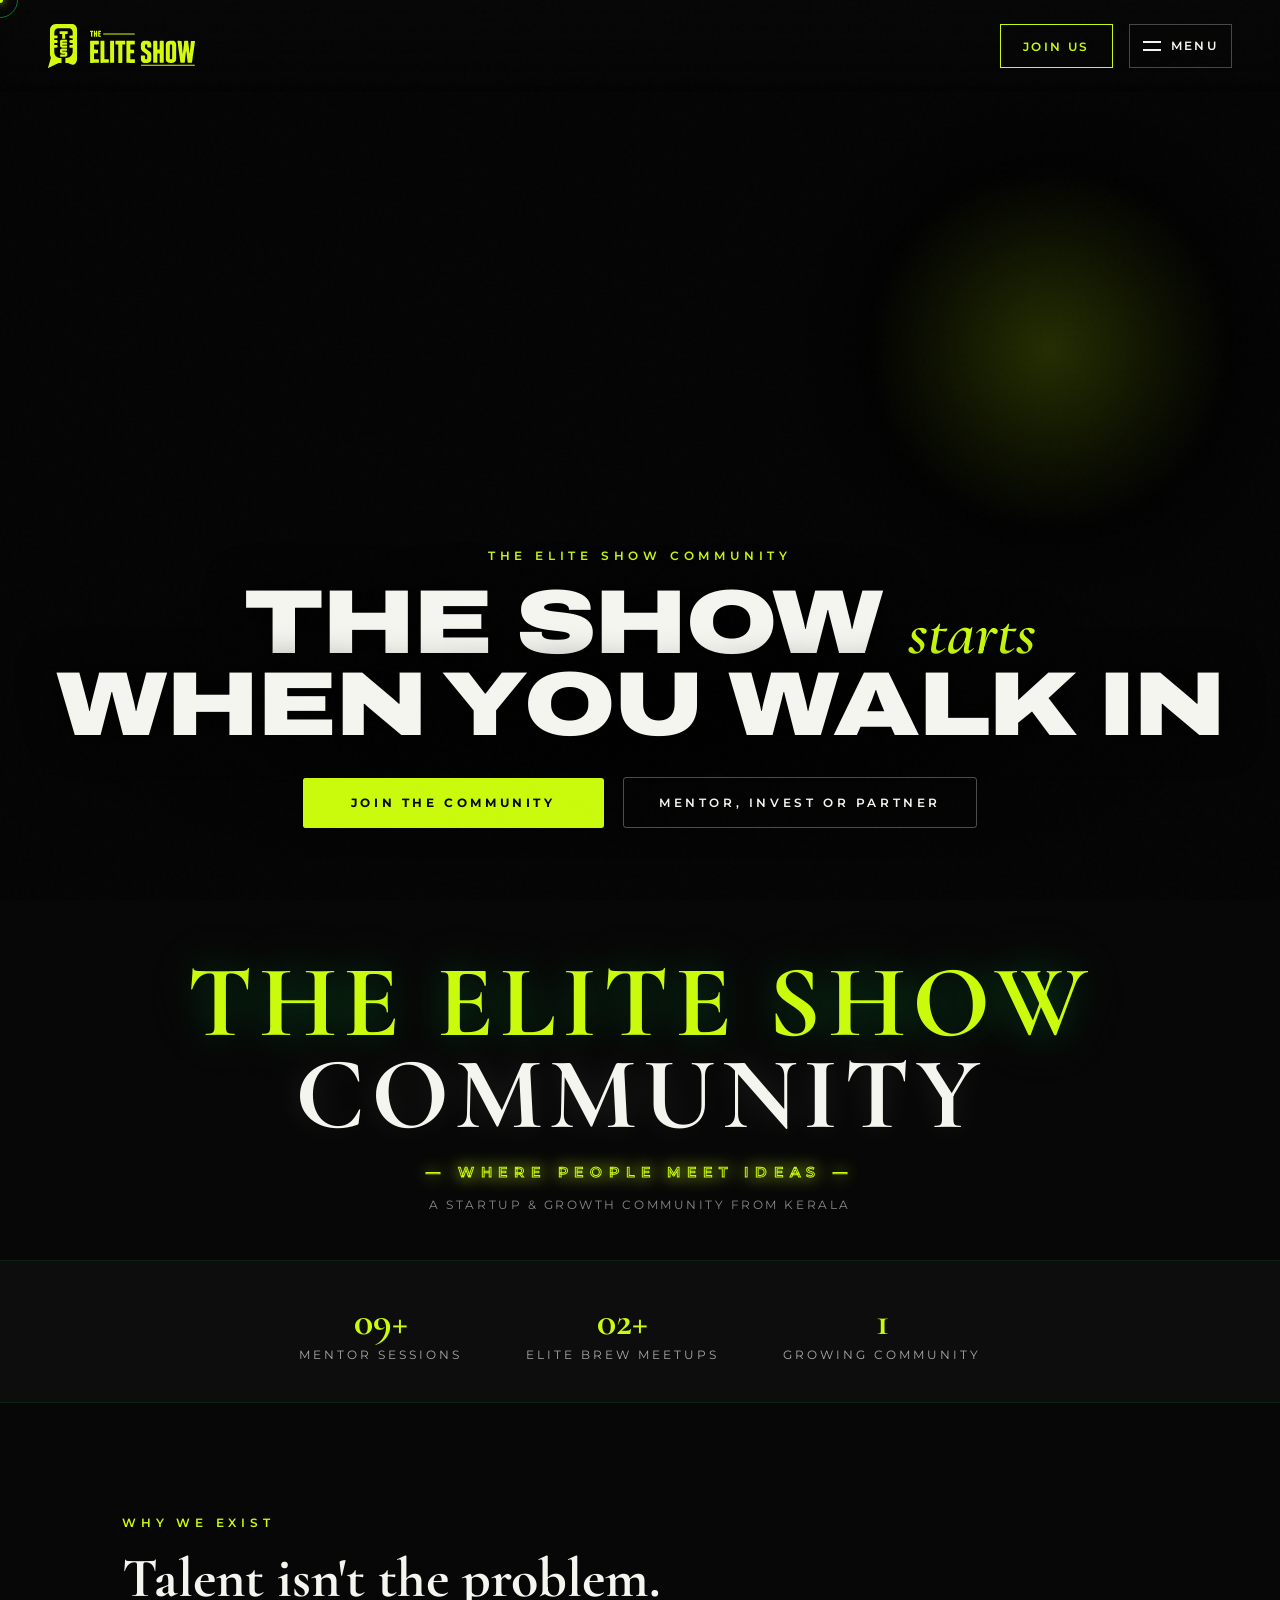
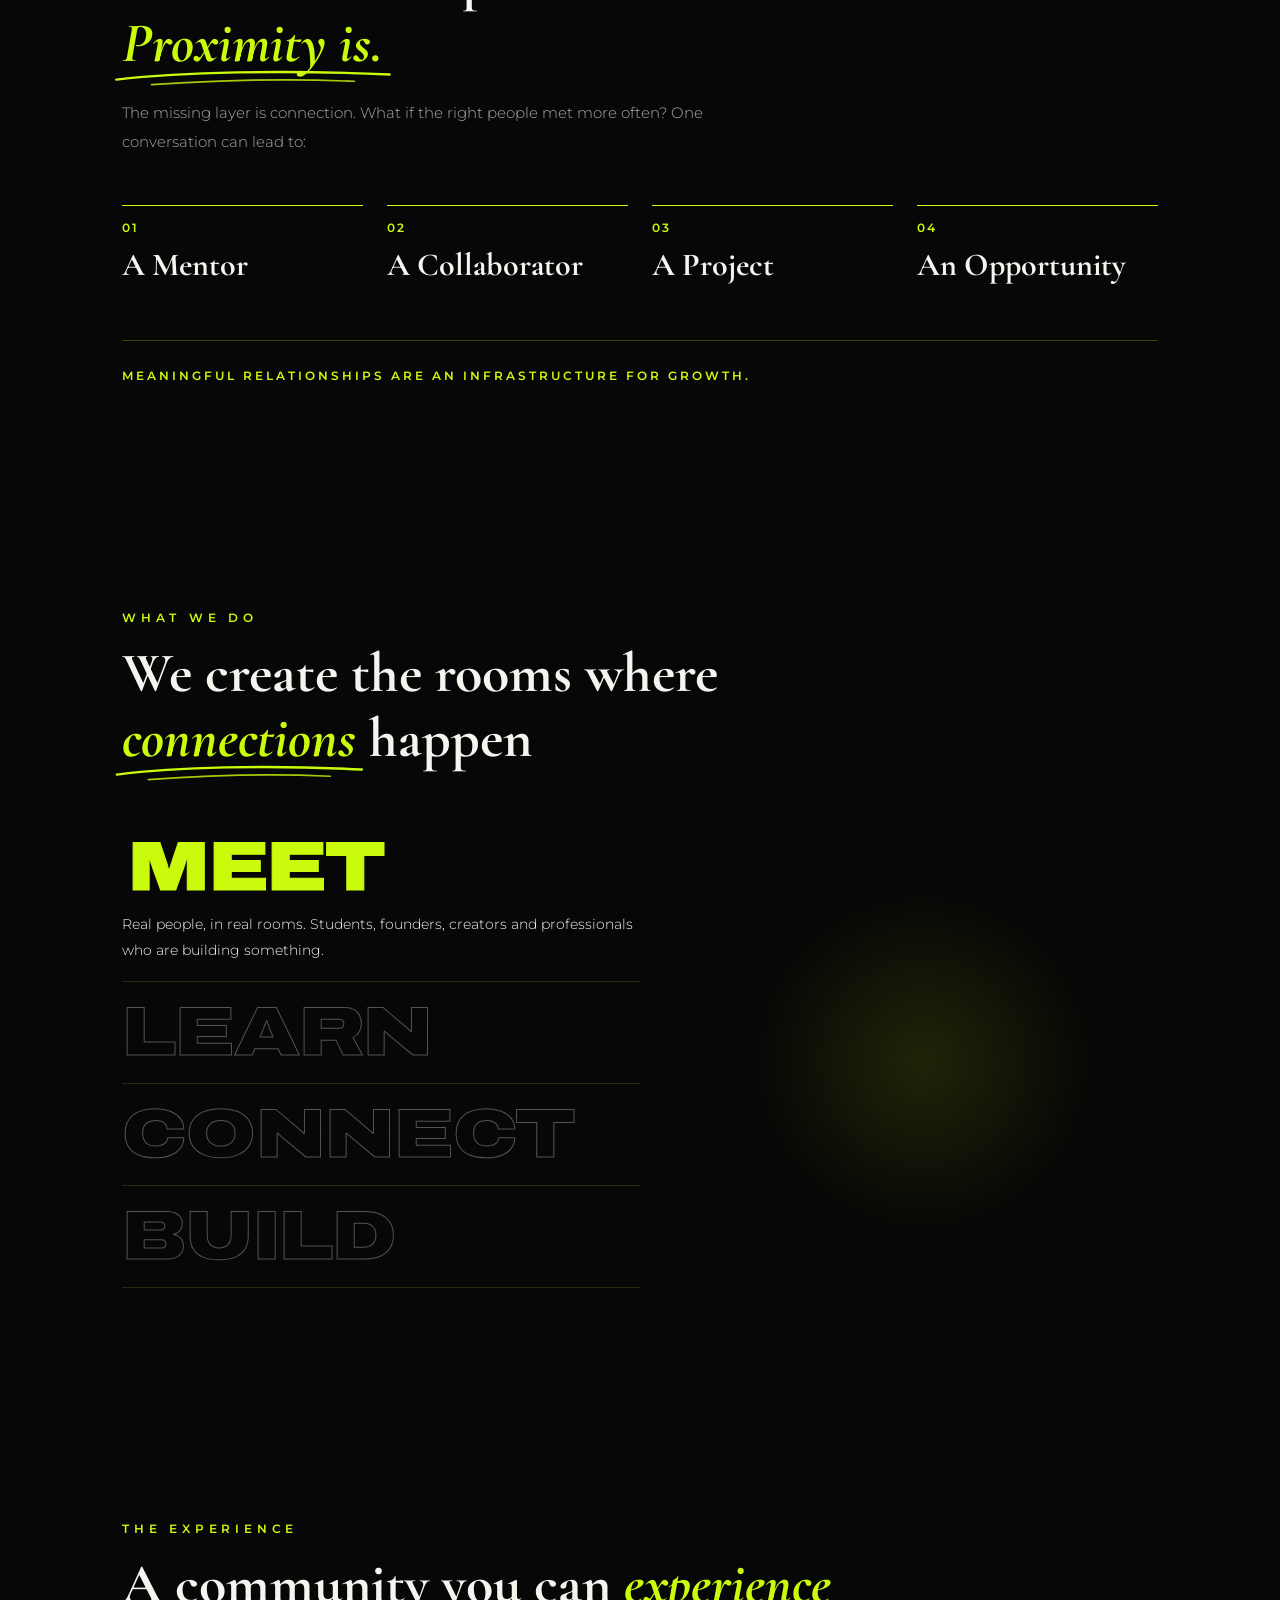
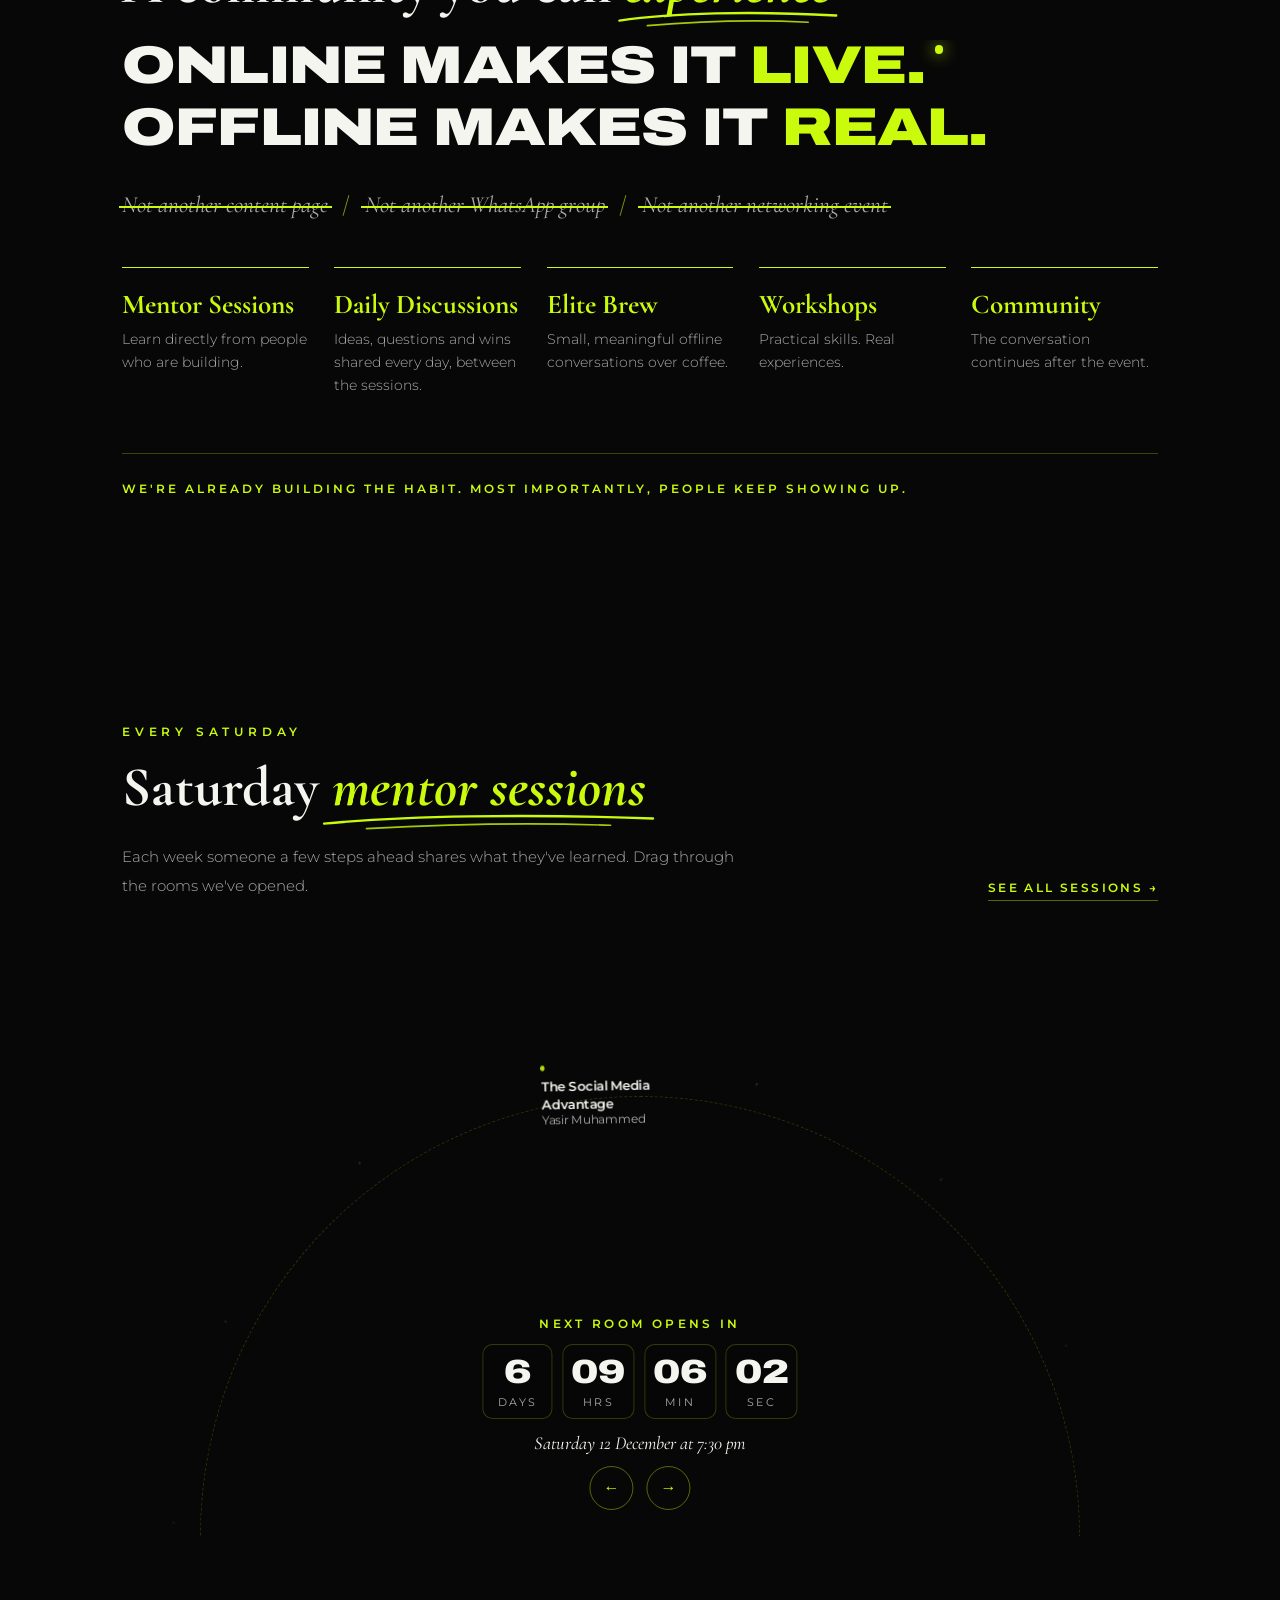
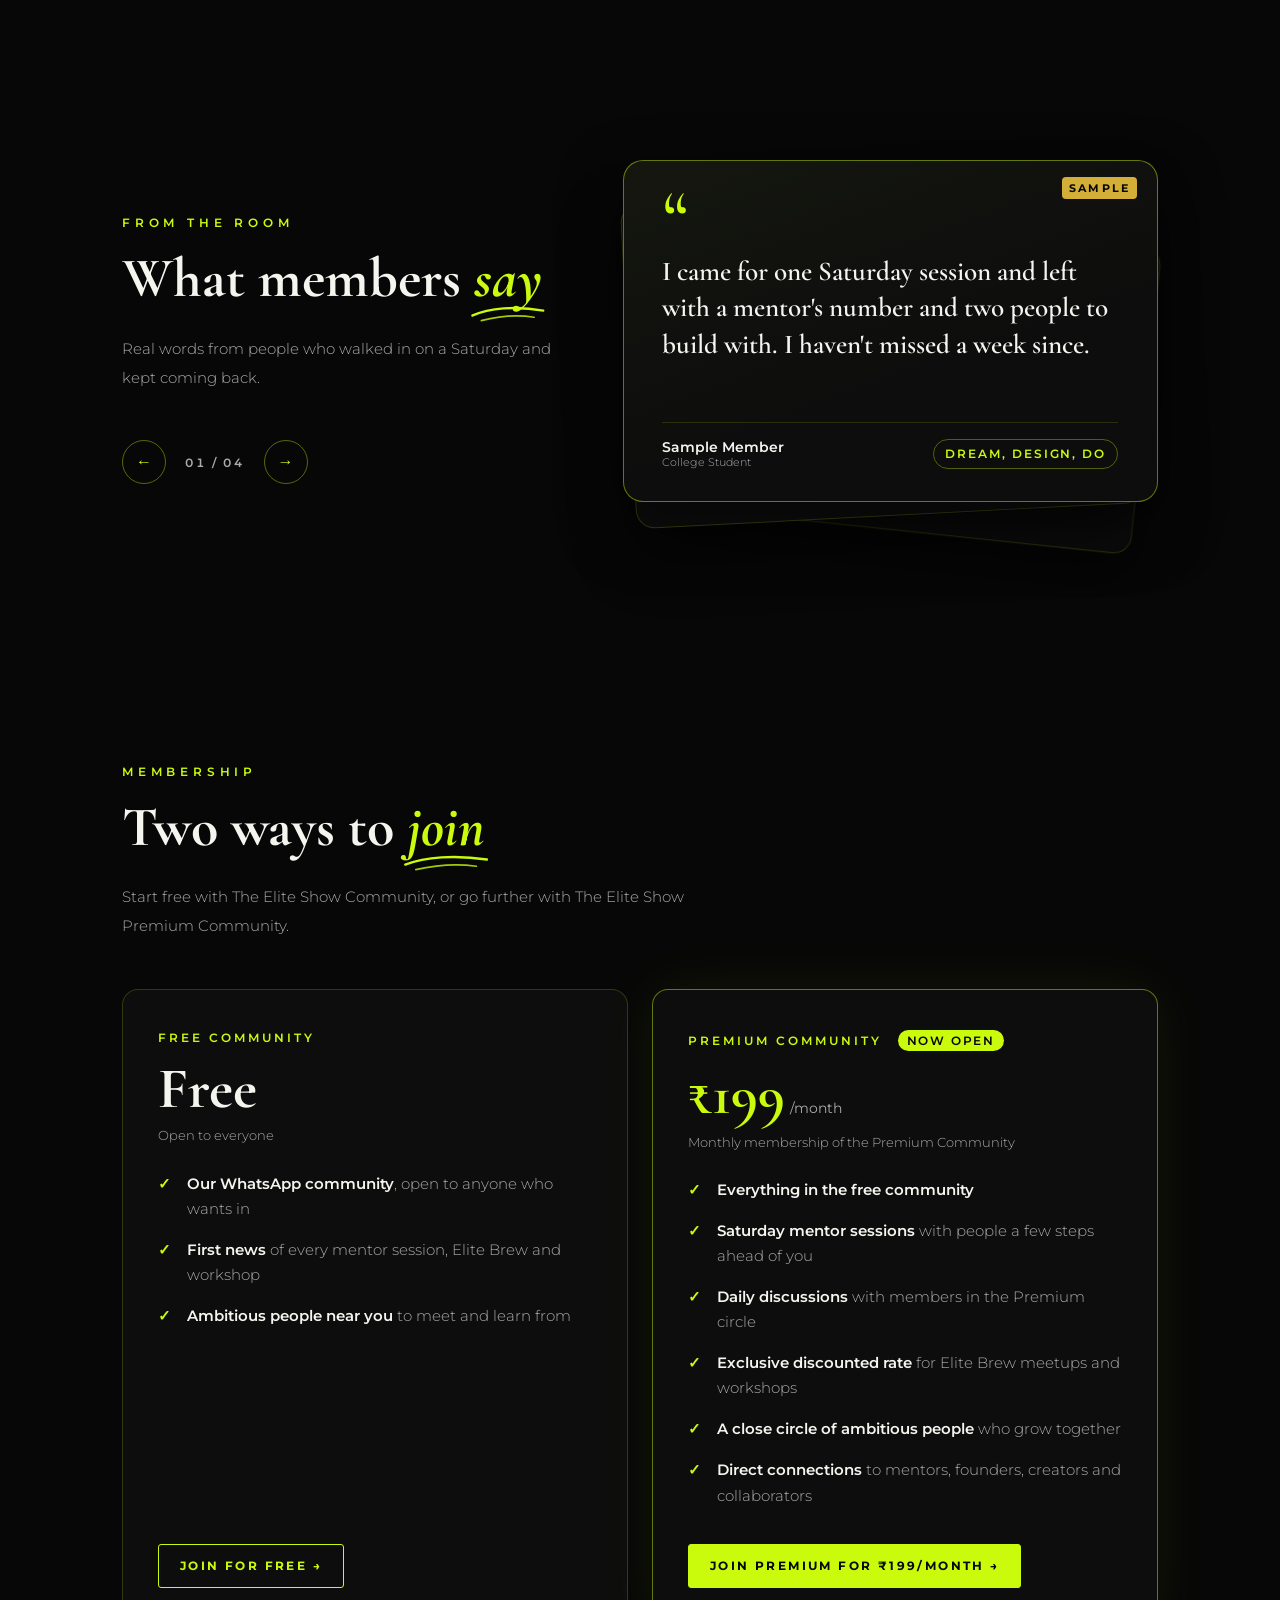
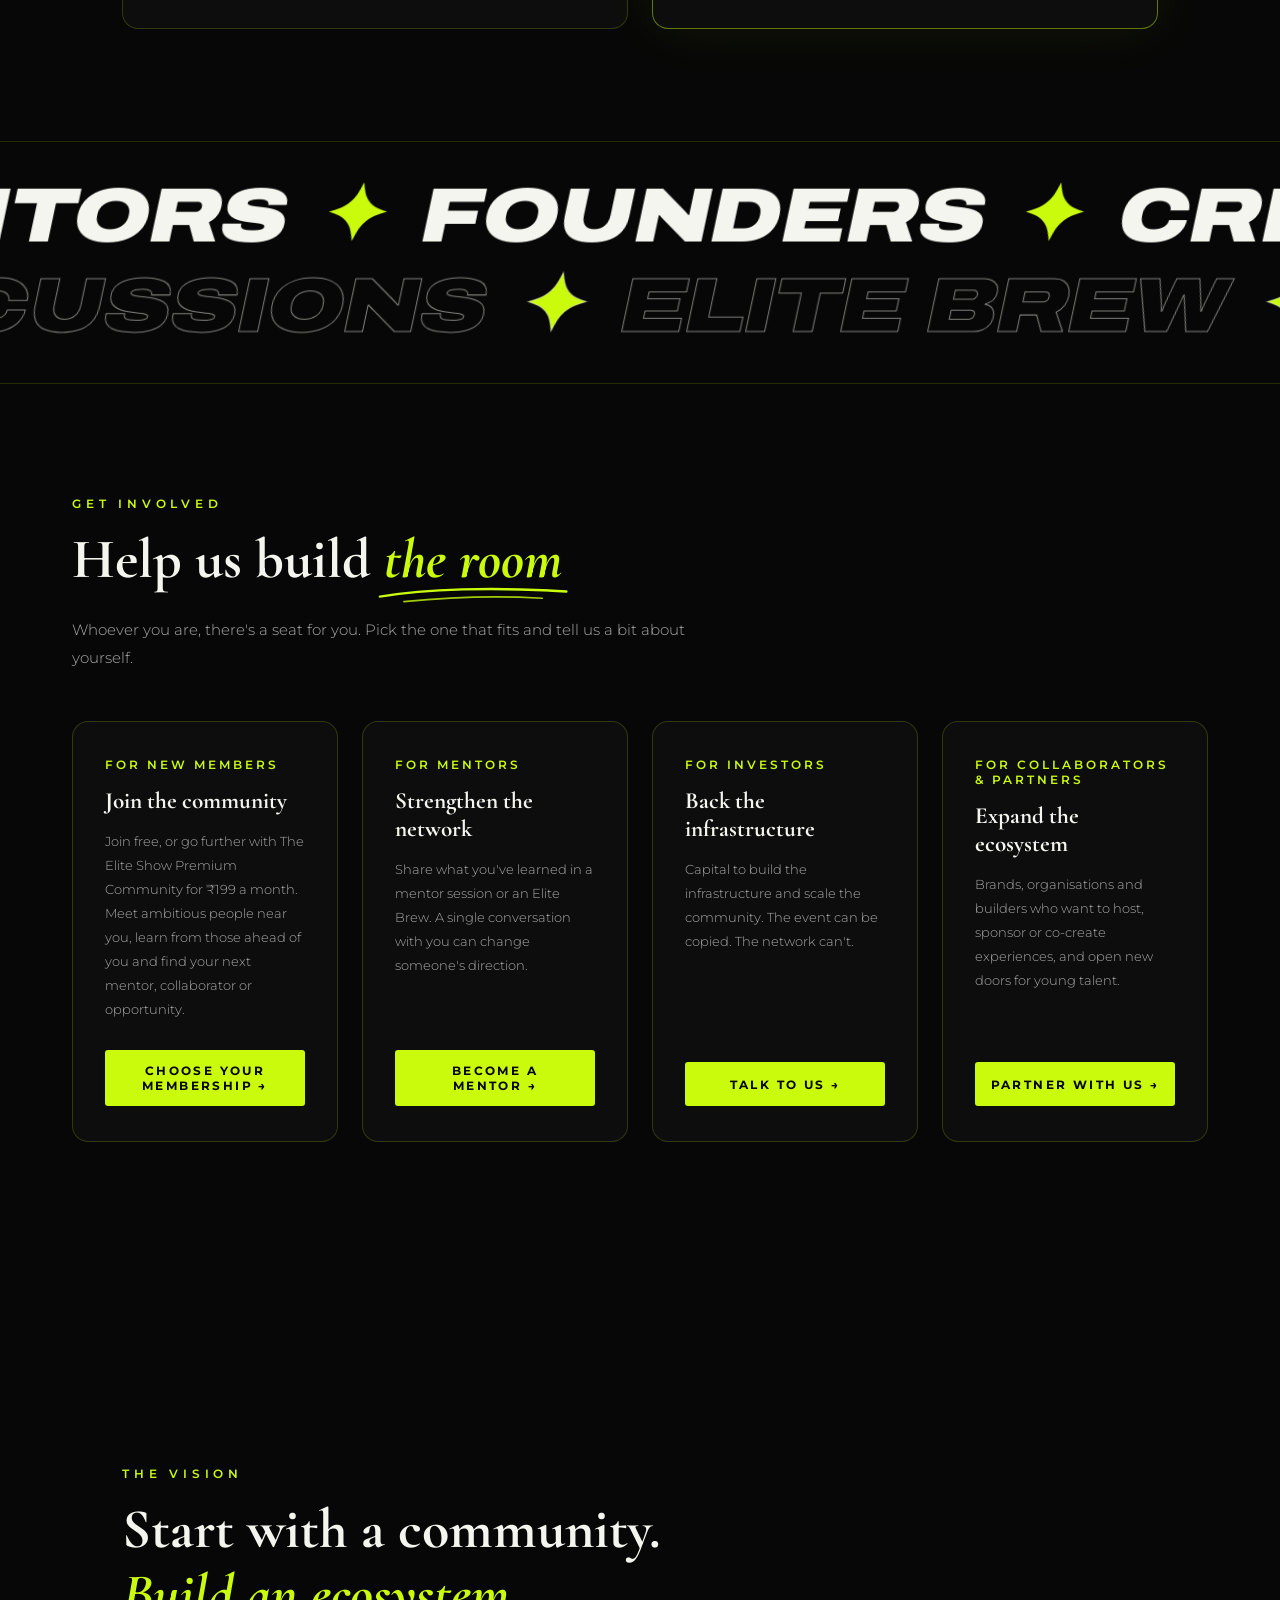
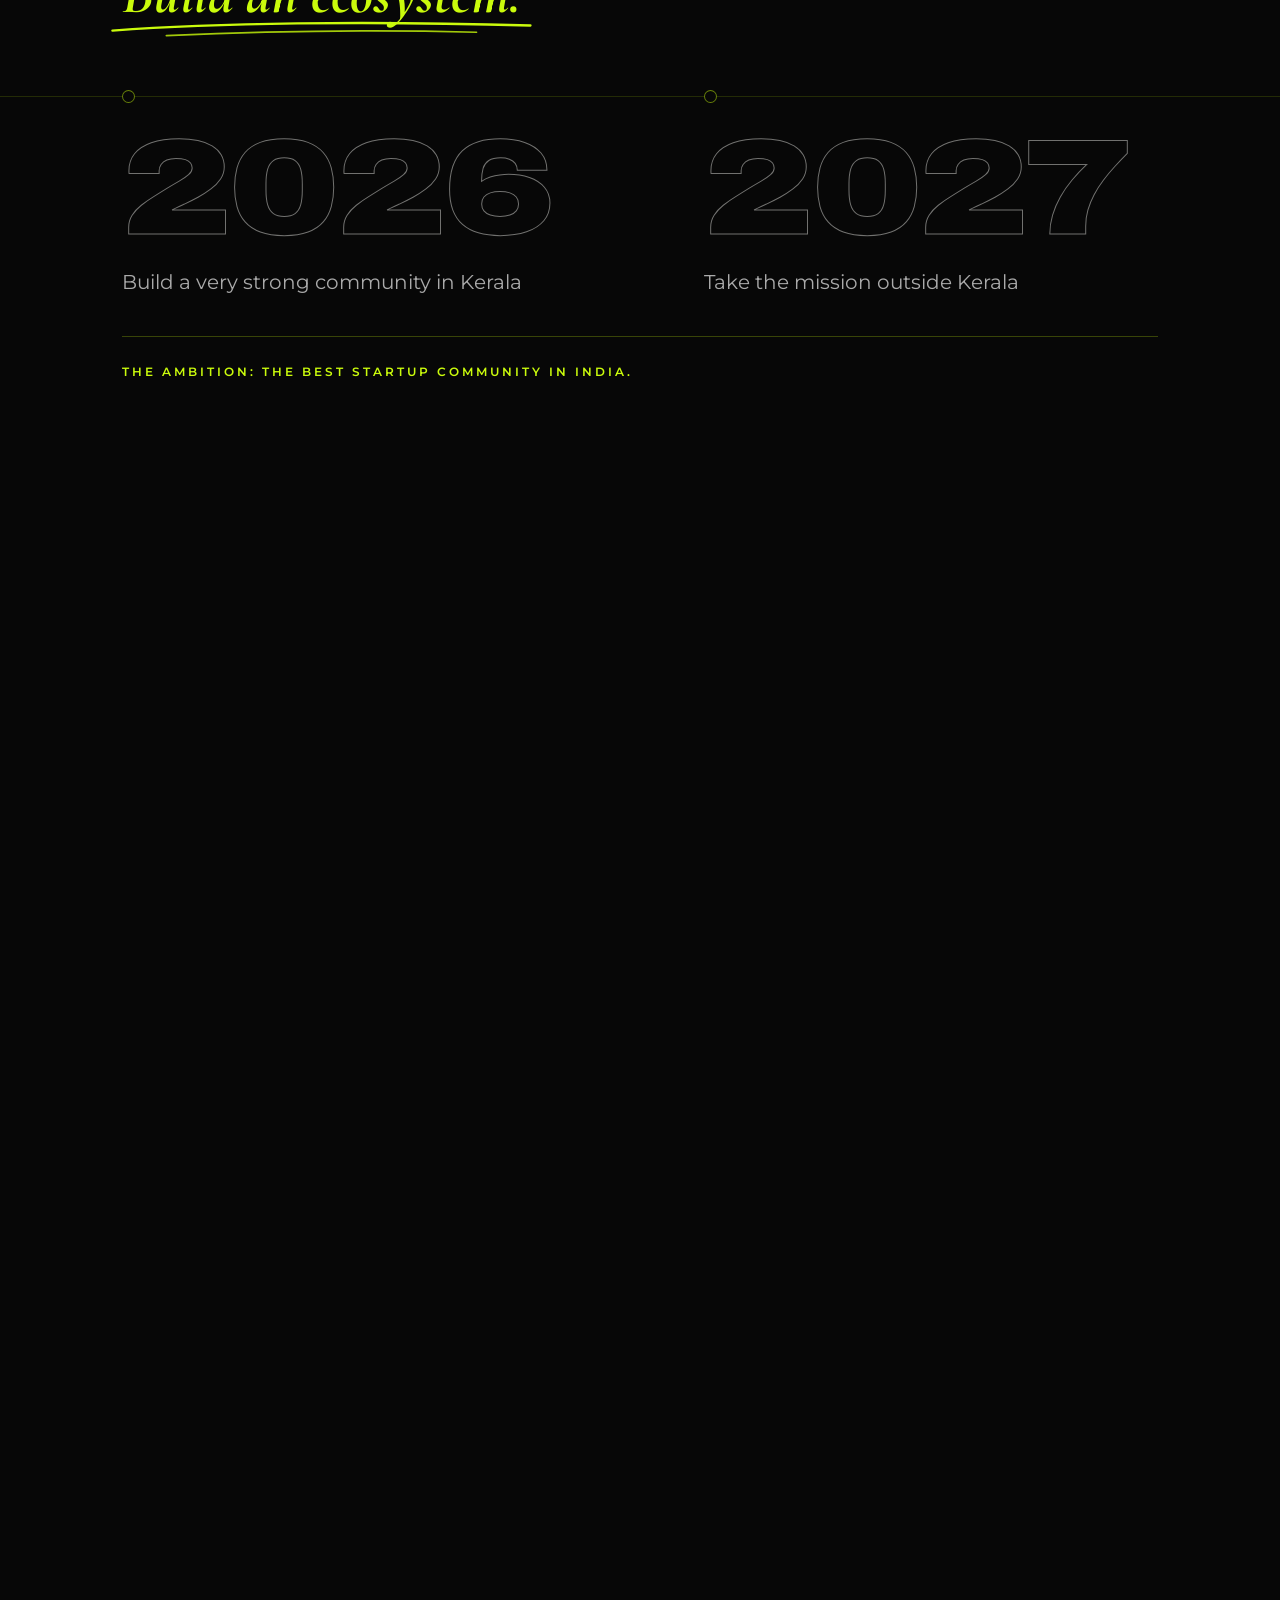
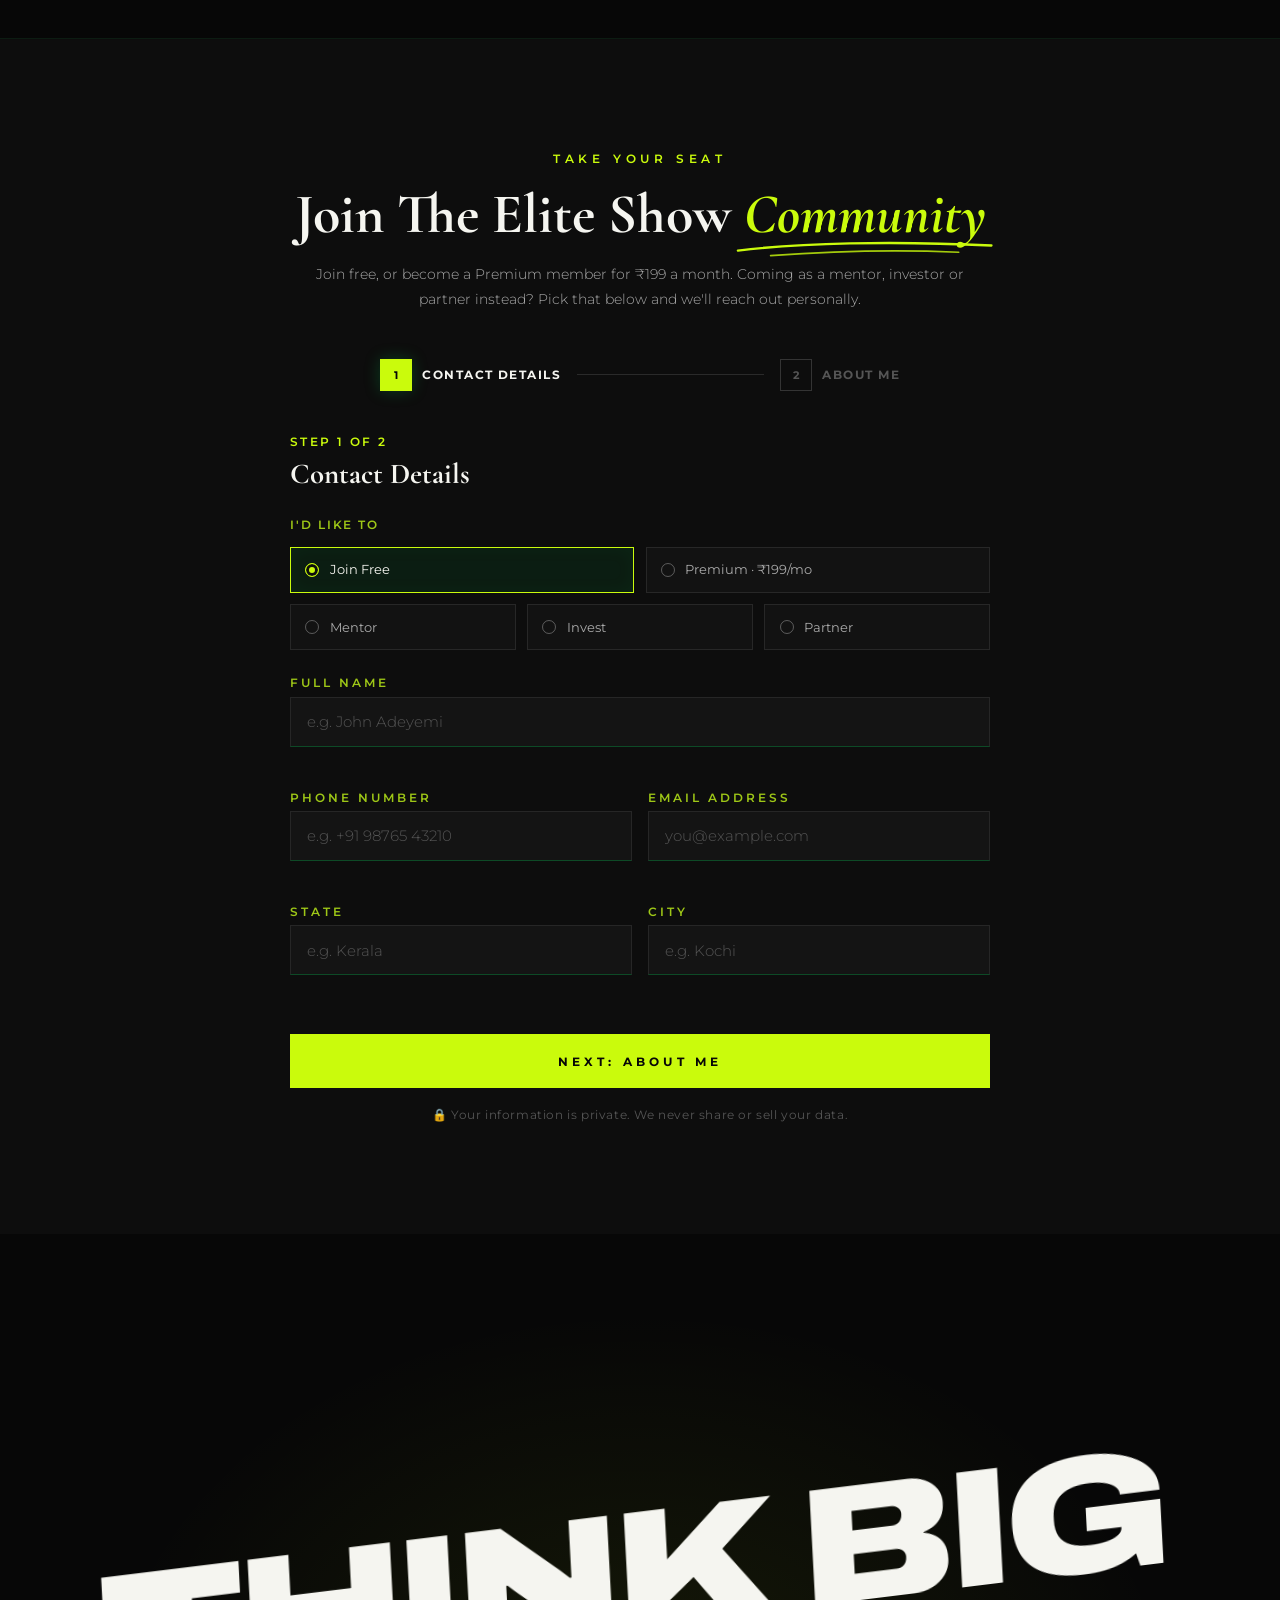
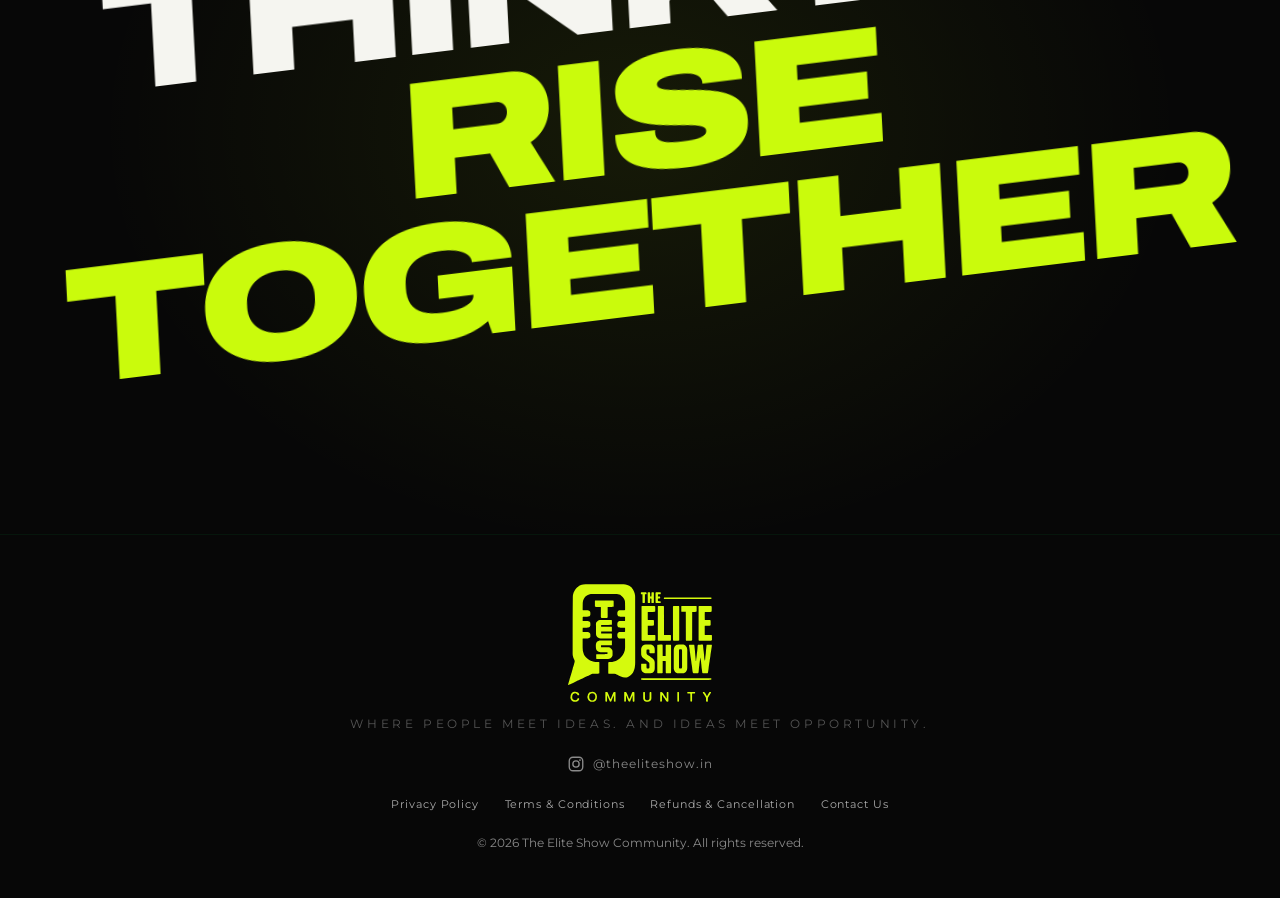
==== commit 6ff20d9e: "Launch day countdown with blast and sound (31 Oct 2026 IST only) Tap to start (so the browser allows" ====
--- a/index.html
+++ b/index.html
@@ -70,6 +70,7 @@
   <link rel="stylesheet" href="motion.css">
   <link rel="stylesheet" href="responsive.css">
   <link rel="stylesheet" href="thank_you.css">
+  <script src="launch_countdown.js"></script>
 </head>
 
 <body>
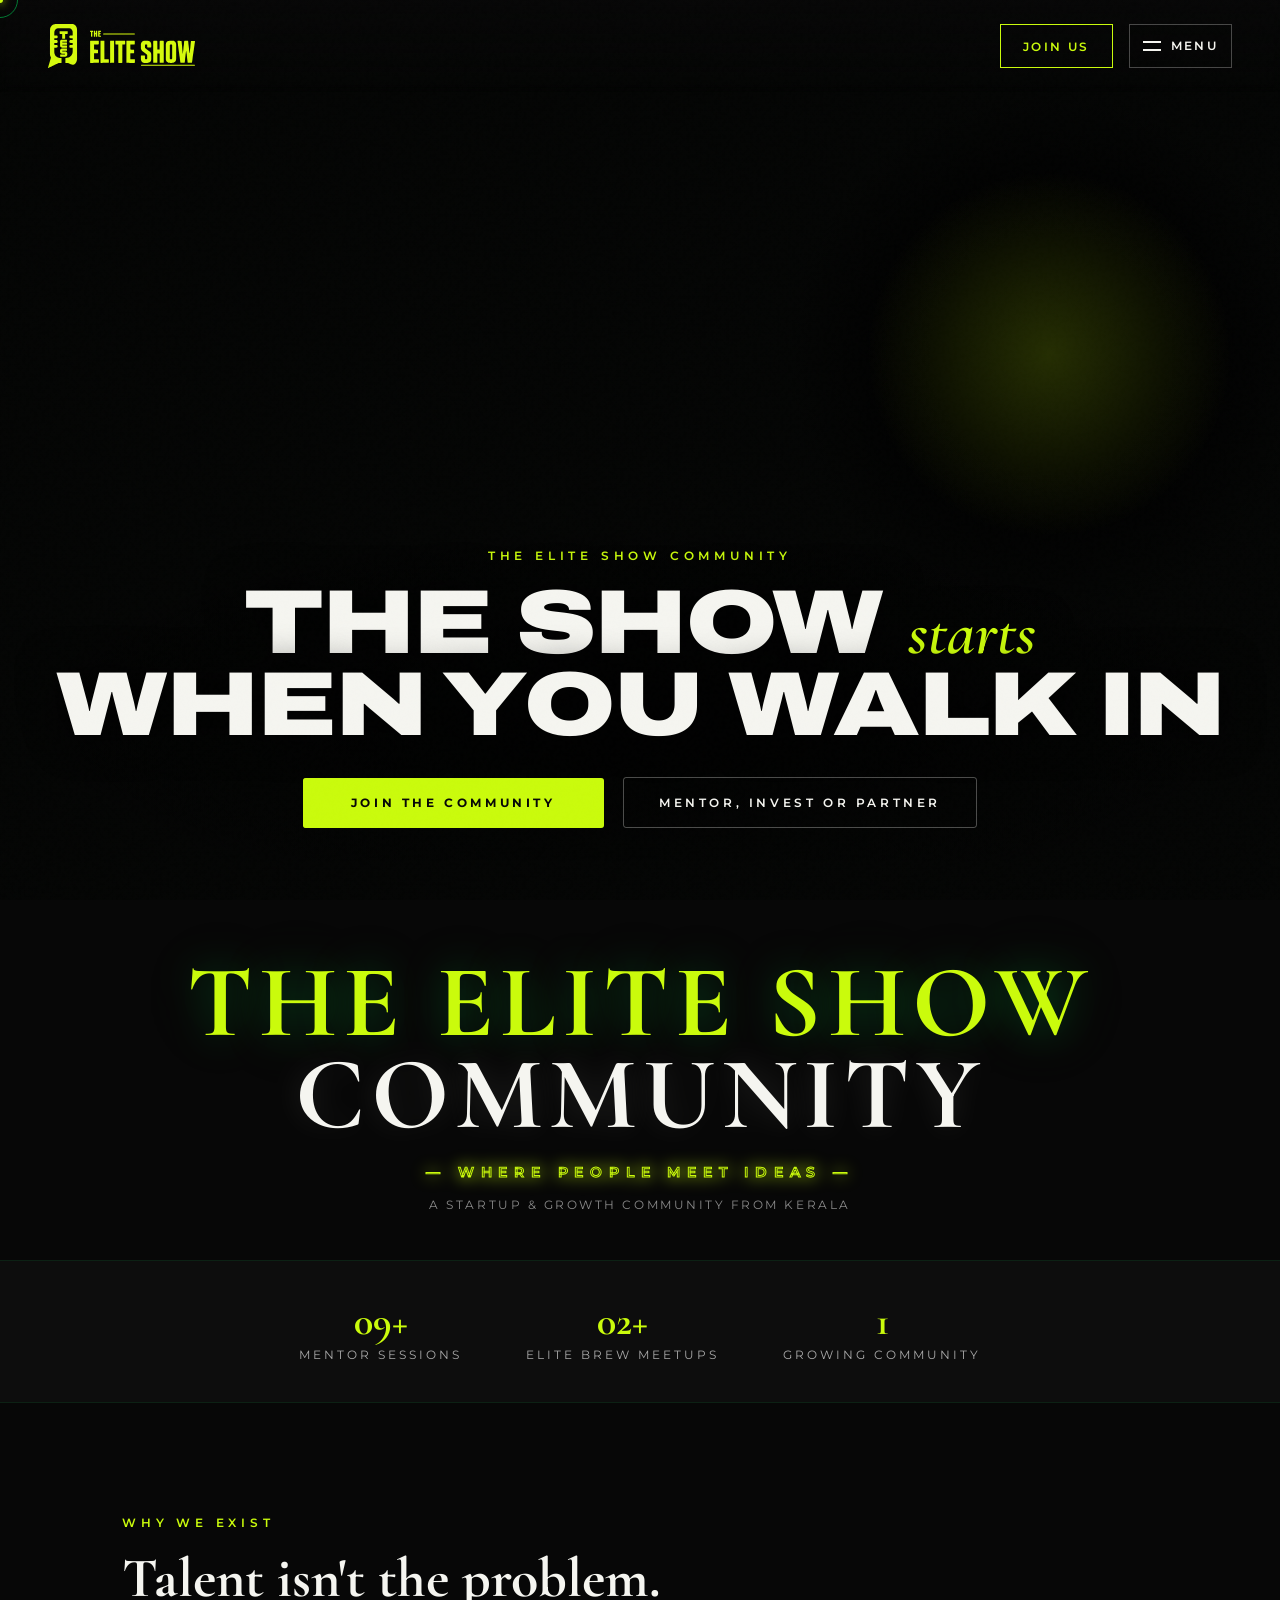
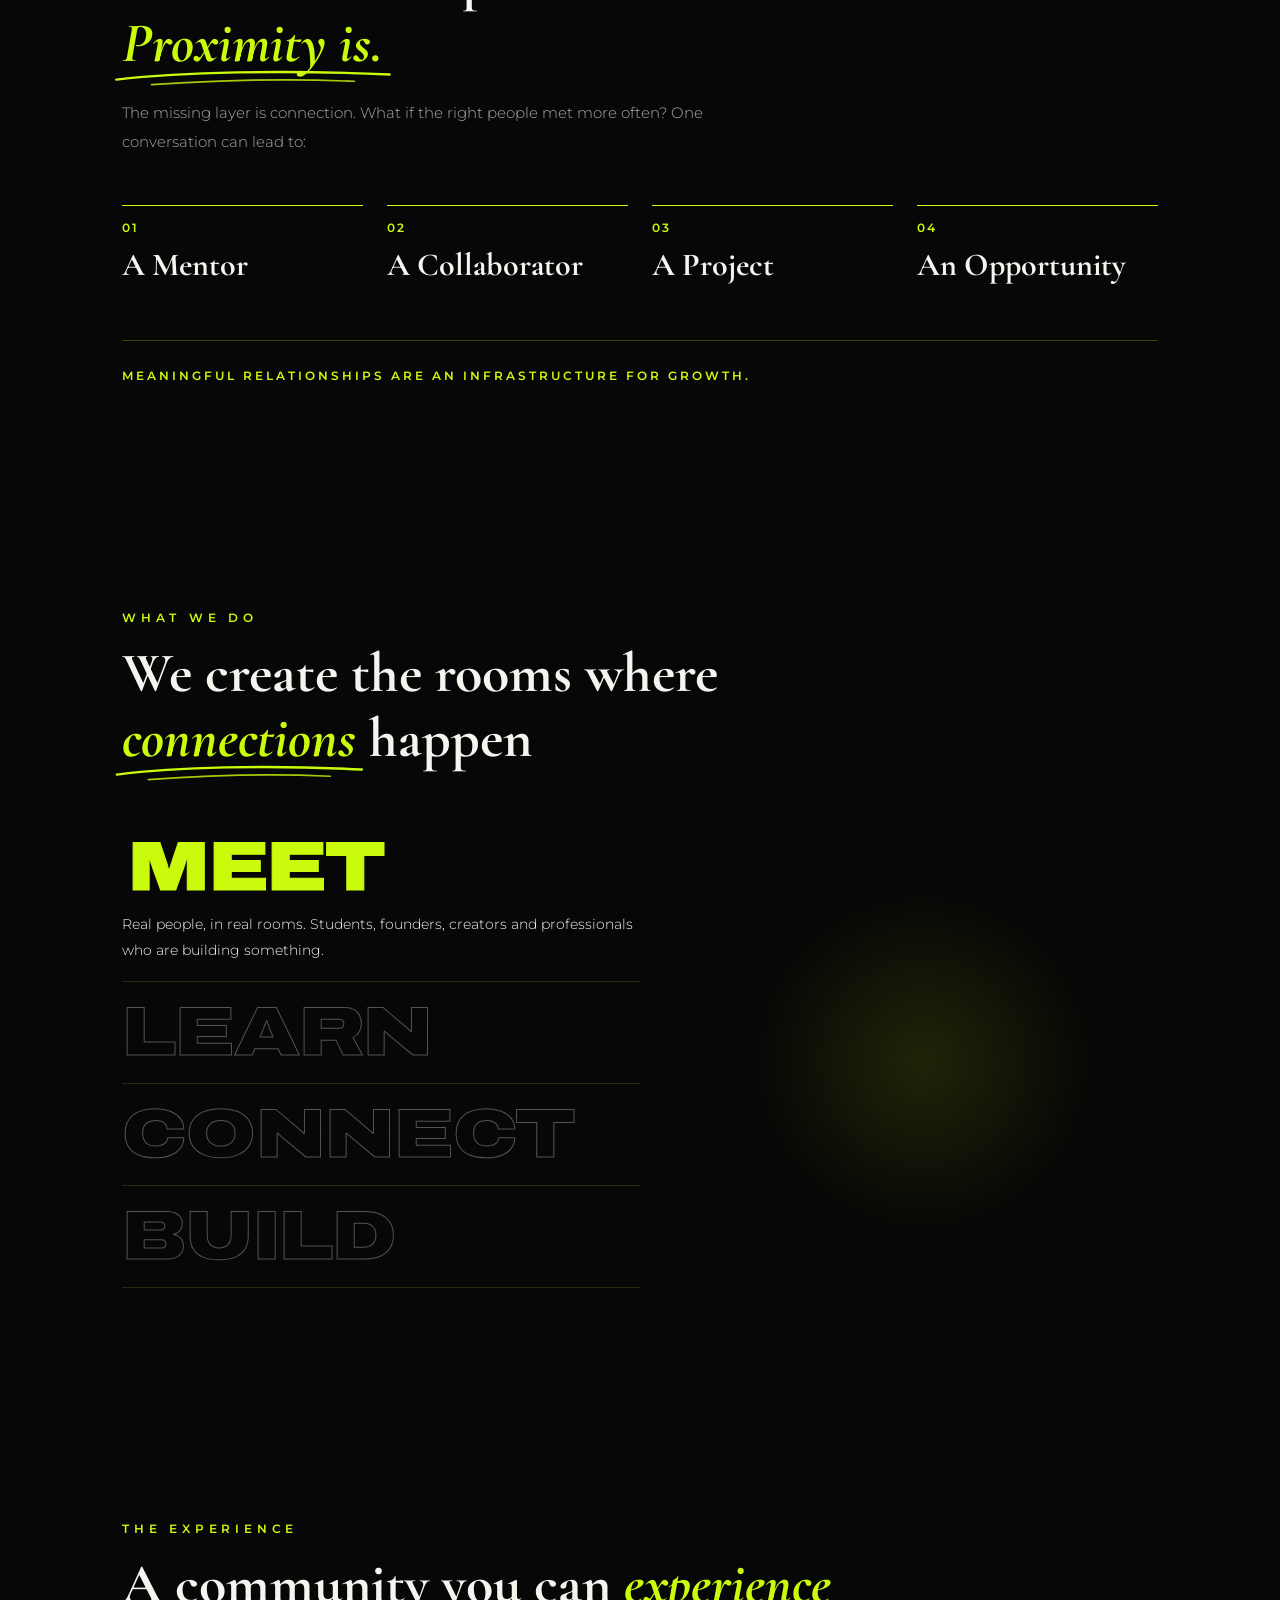
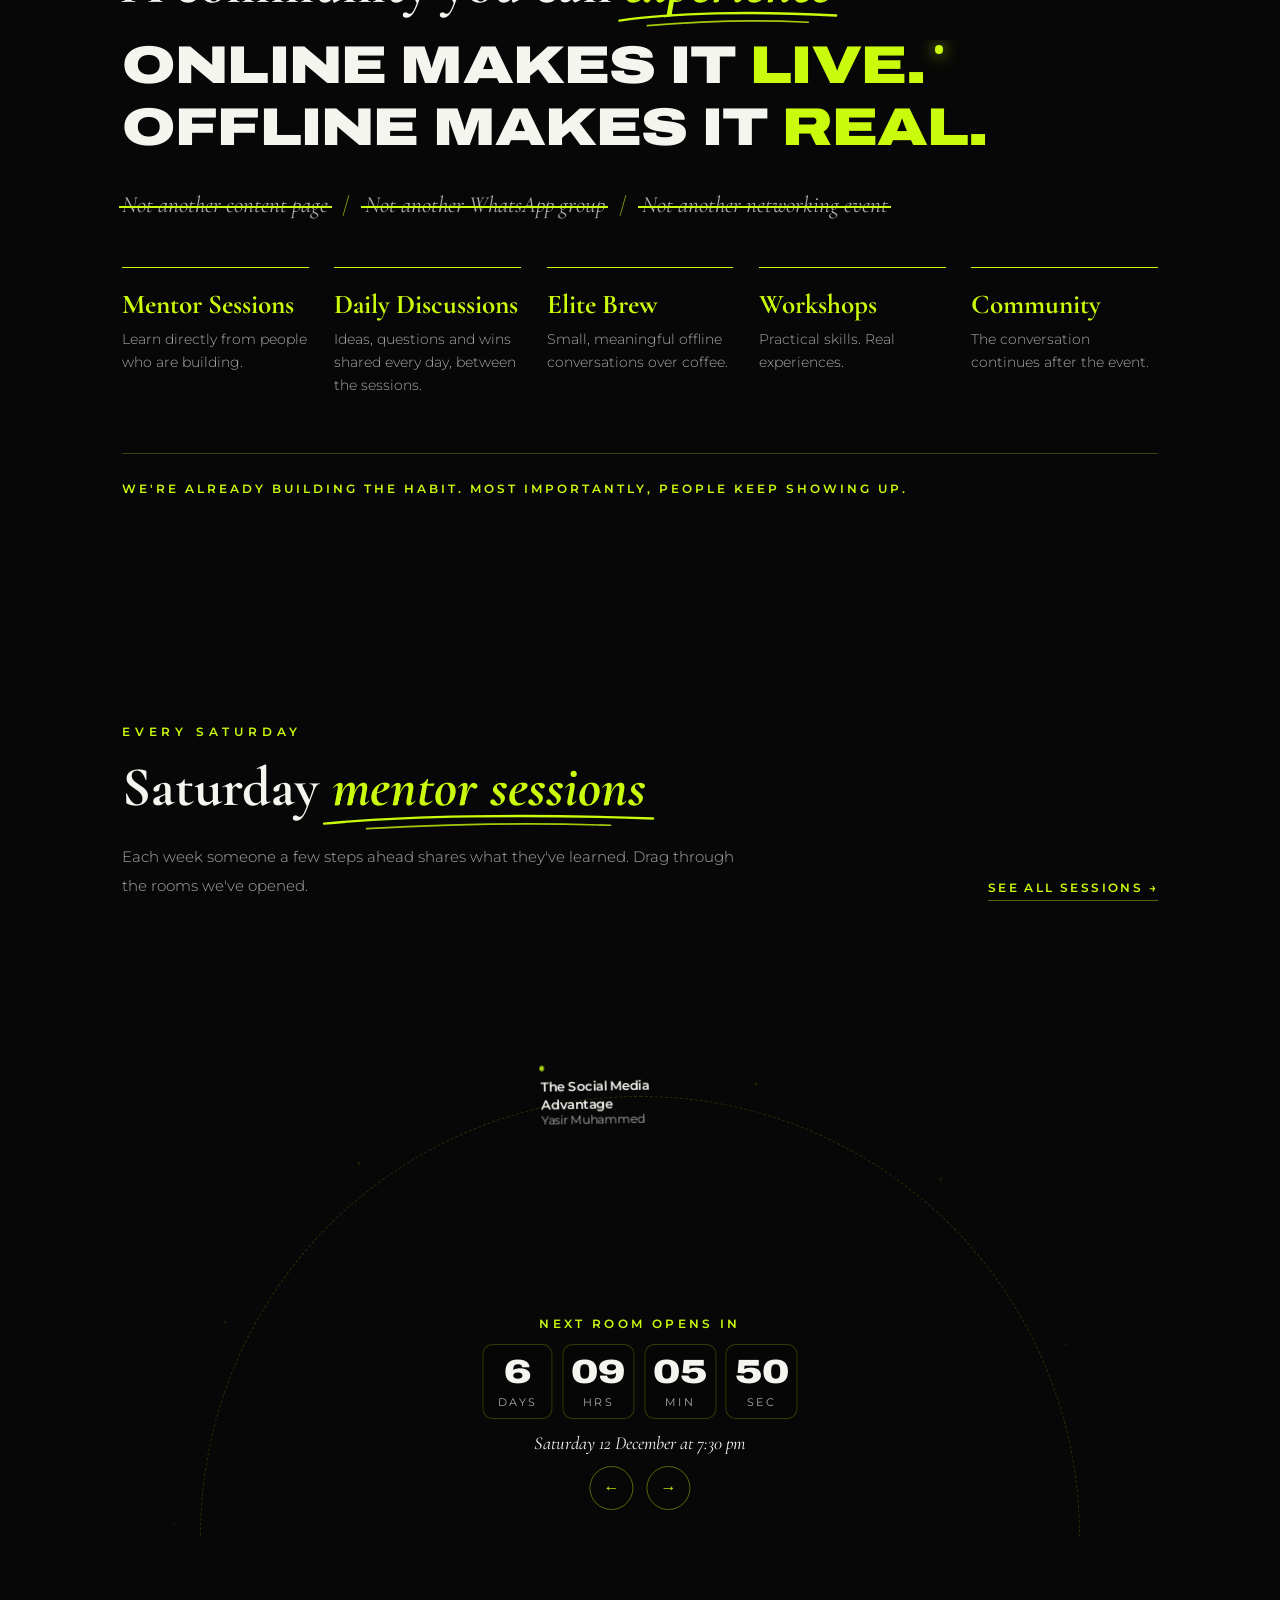
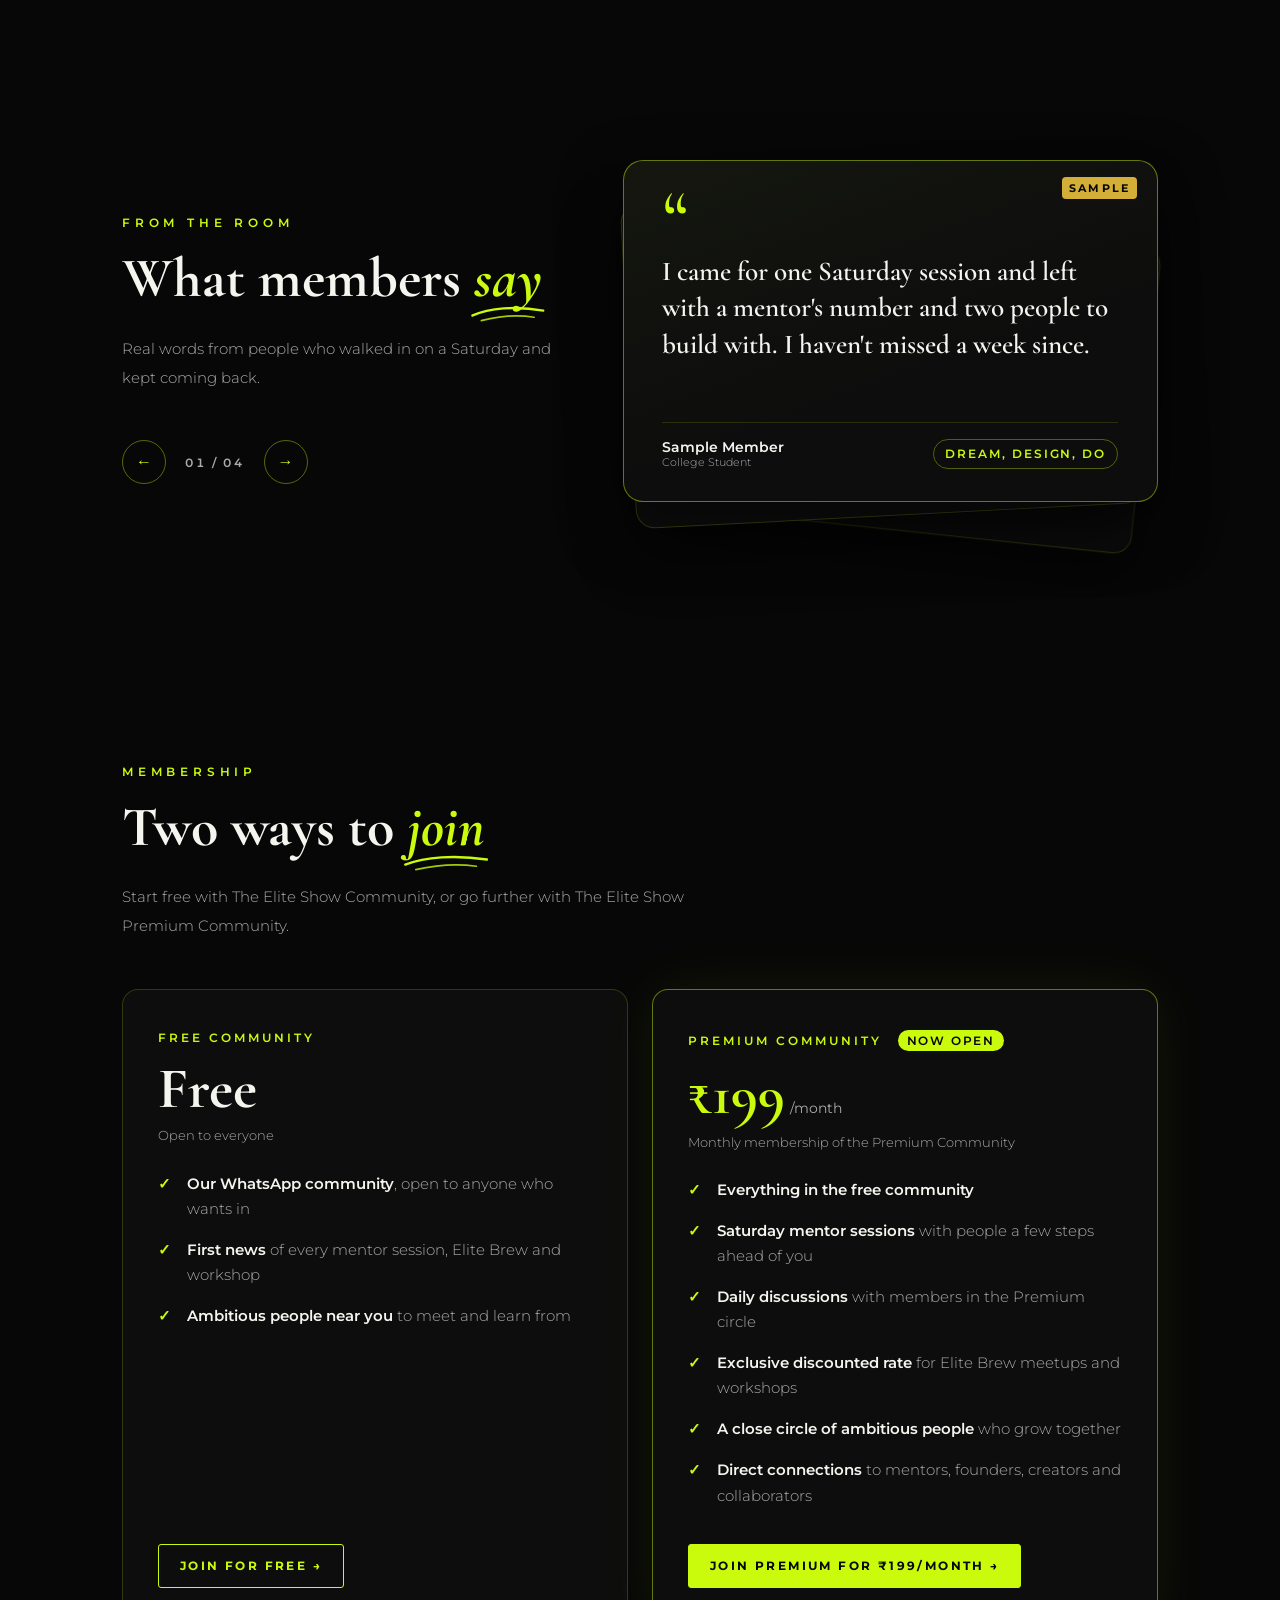
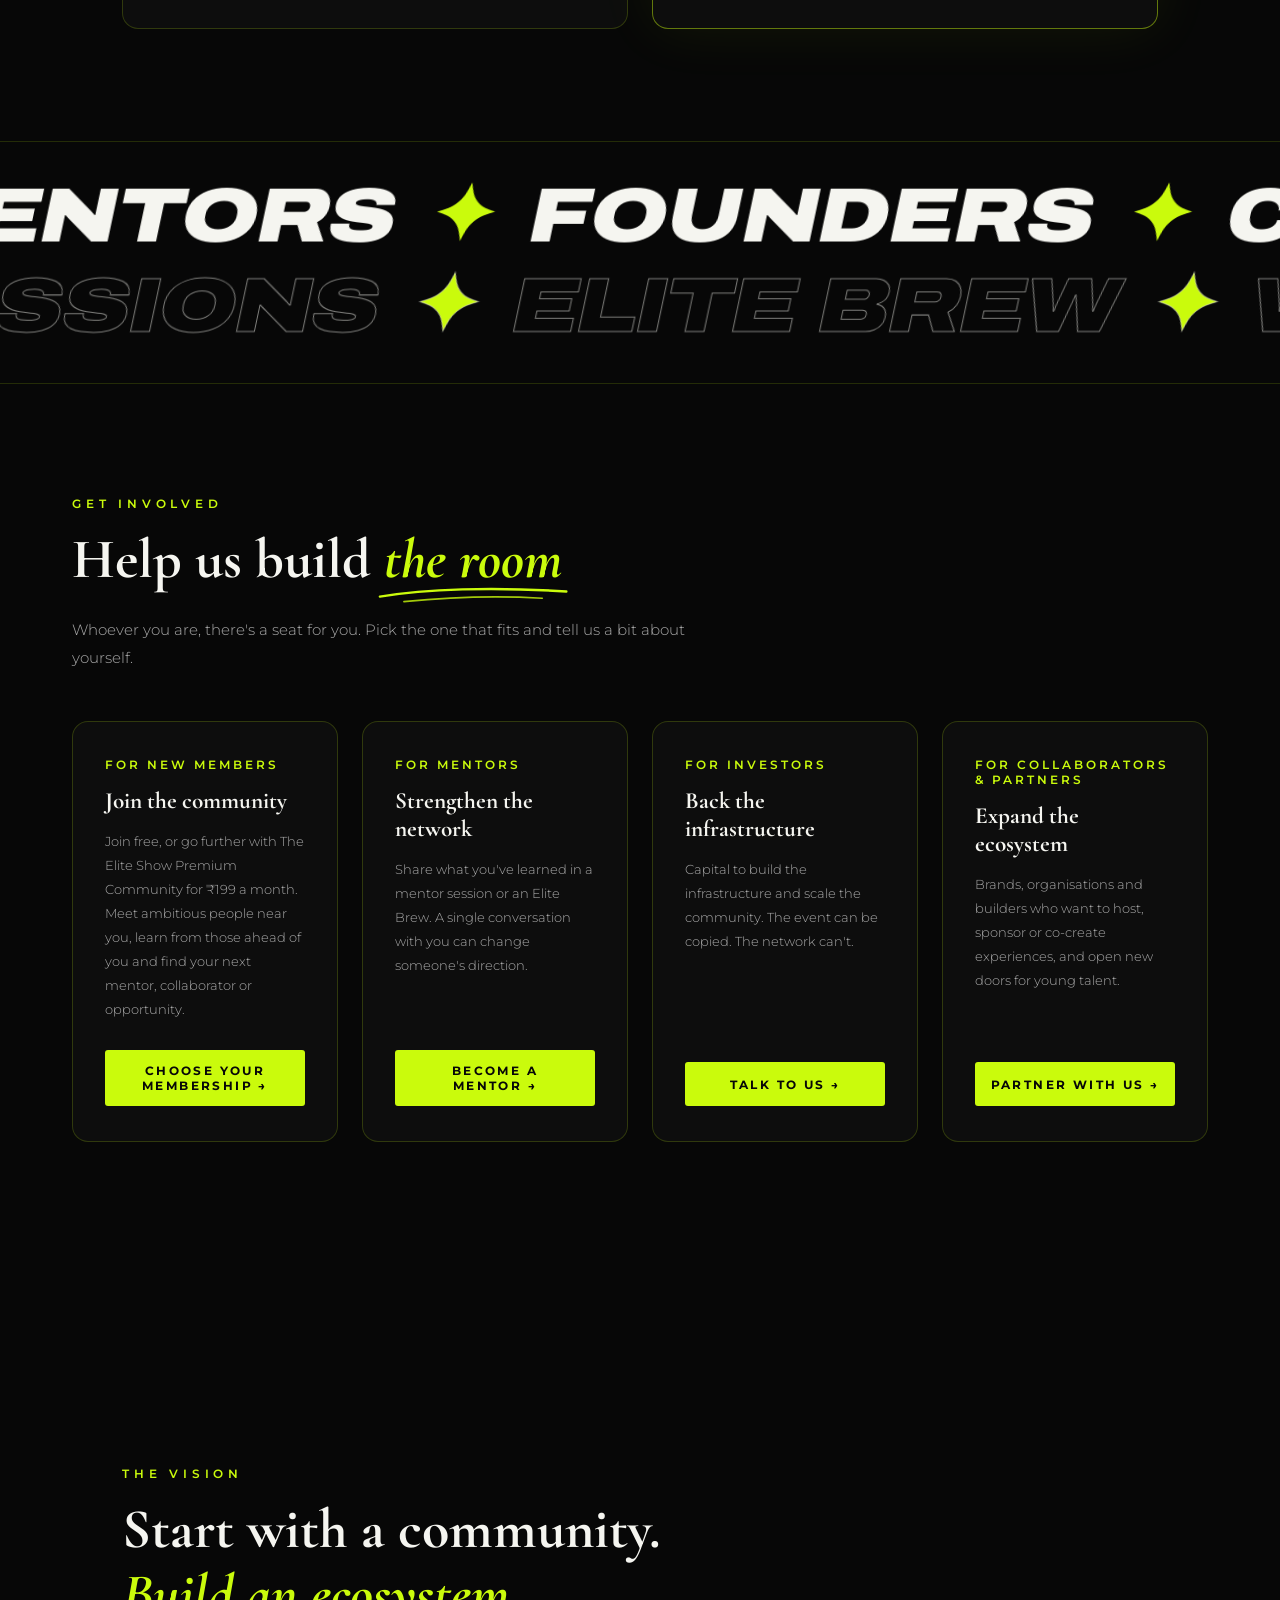
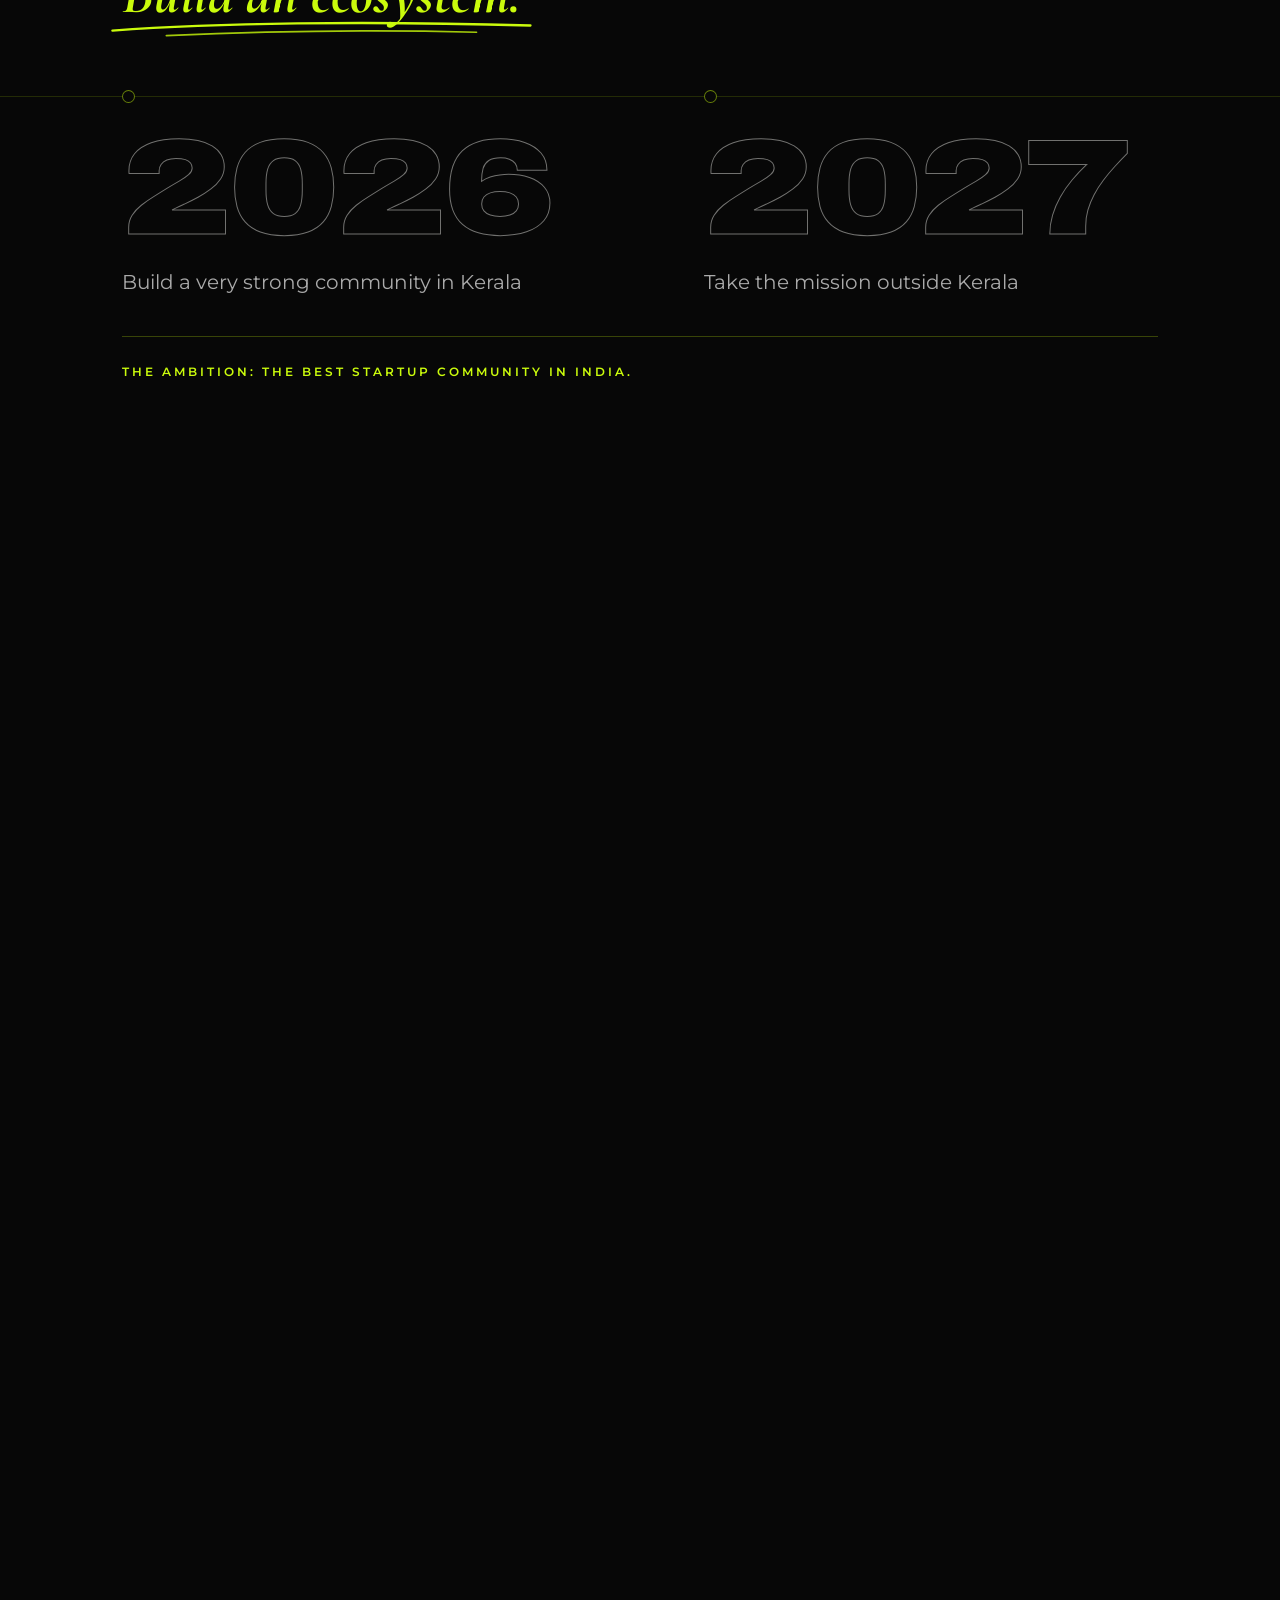
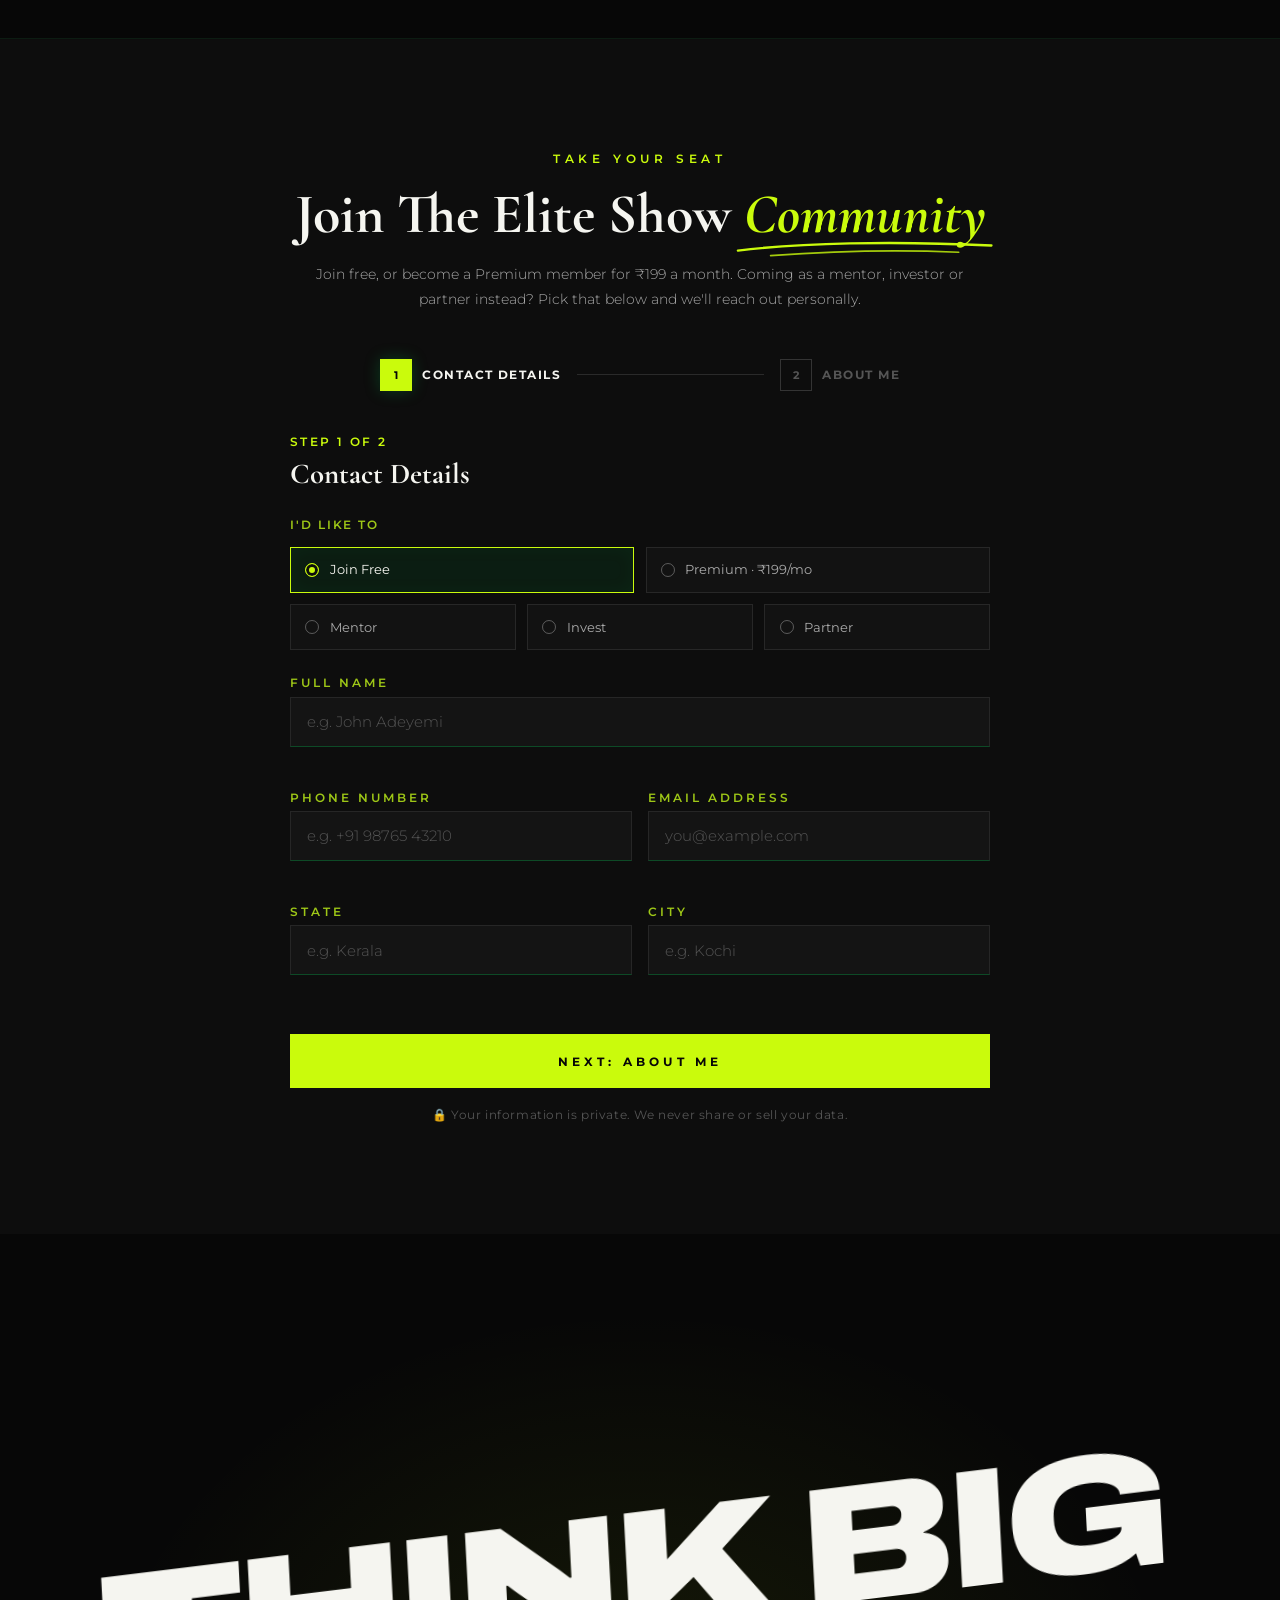
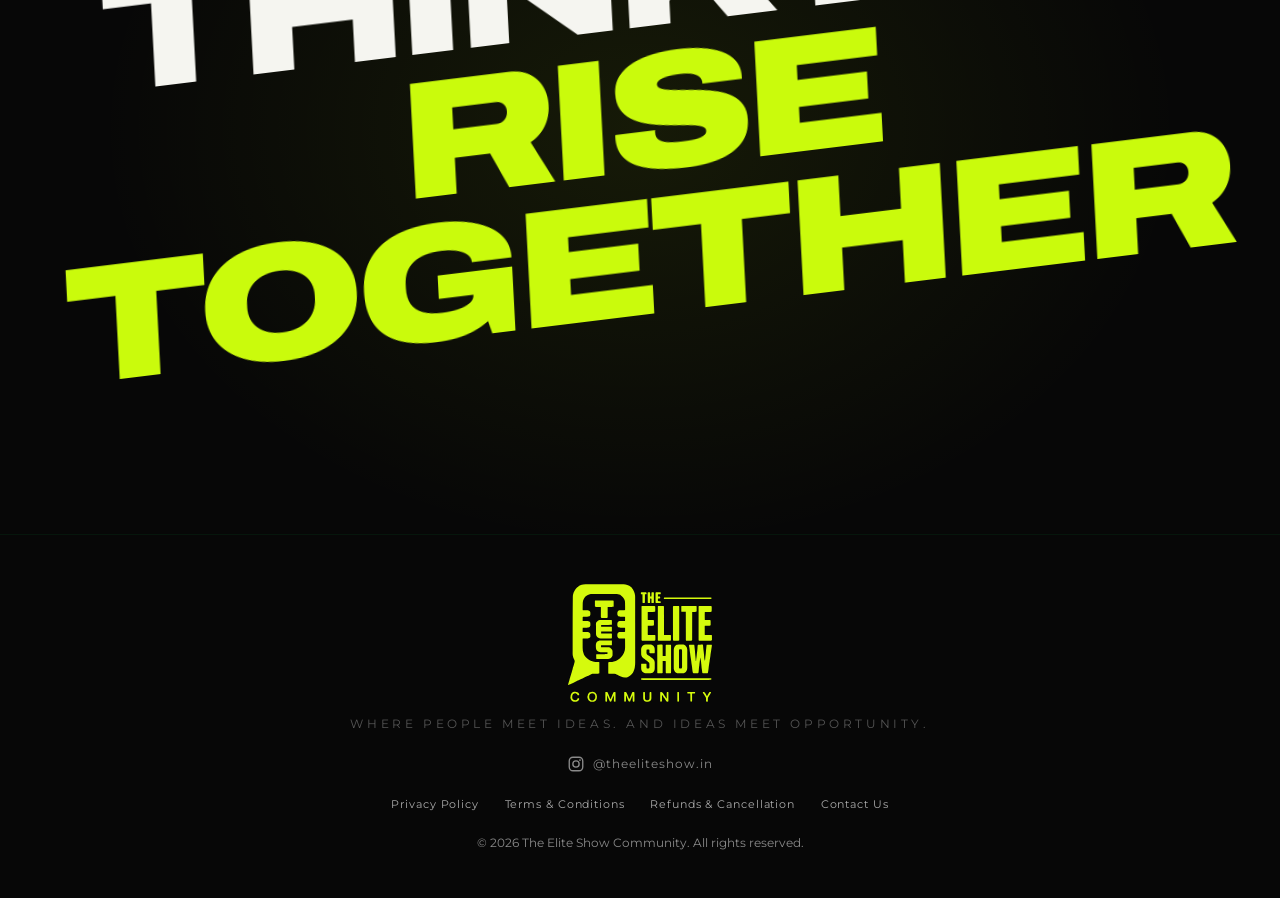
==== commit 3c5eac0d: "Remove the launch day countdown Co-Authored-By: Claude Opus 5.5 <noreply@anthropic.com> Claude-Sessi" ====
--- a/index.html
+++ b/index.html
@@ -70,7 +70,6 @@
   <link rel="stylesheet" href="motion.css">
   <link rel="stylesheet" href="responsive.css">
   <link rel="stylesheet" href="thank_you.css">
-  <script src="launch_countdown.js"></script>
 </head>
 
 <body>
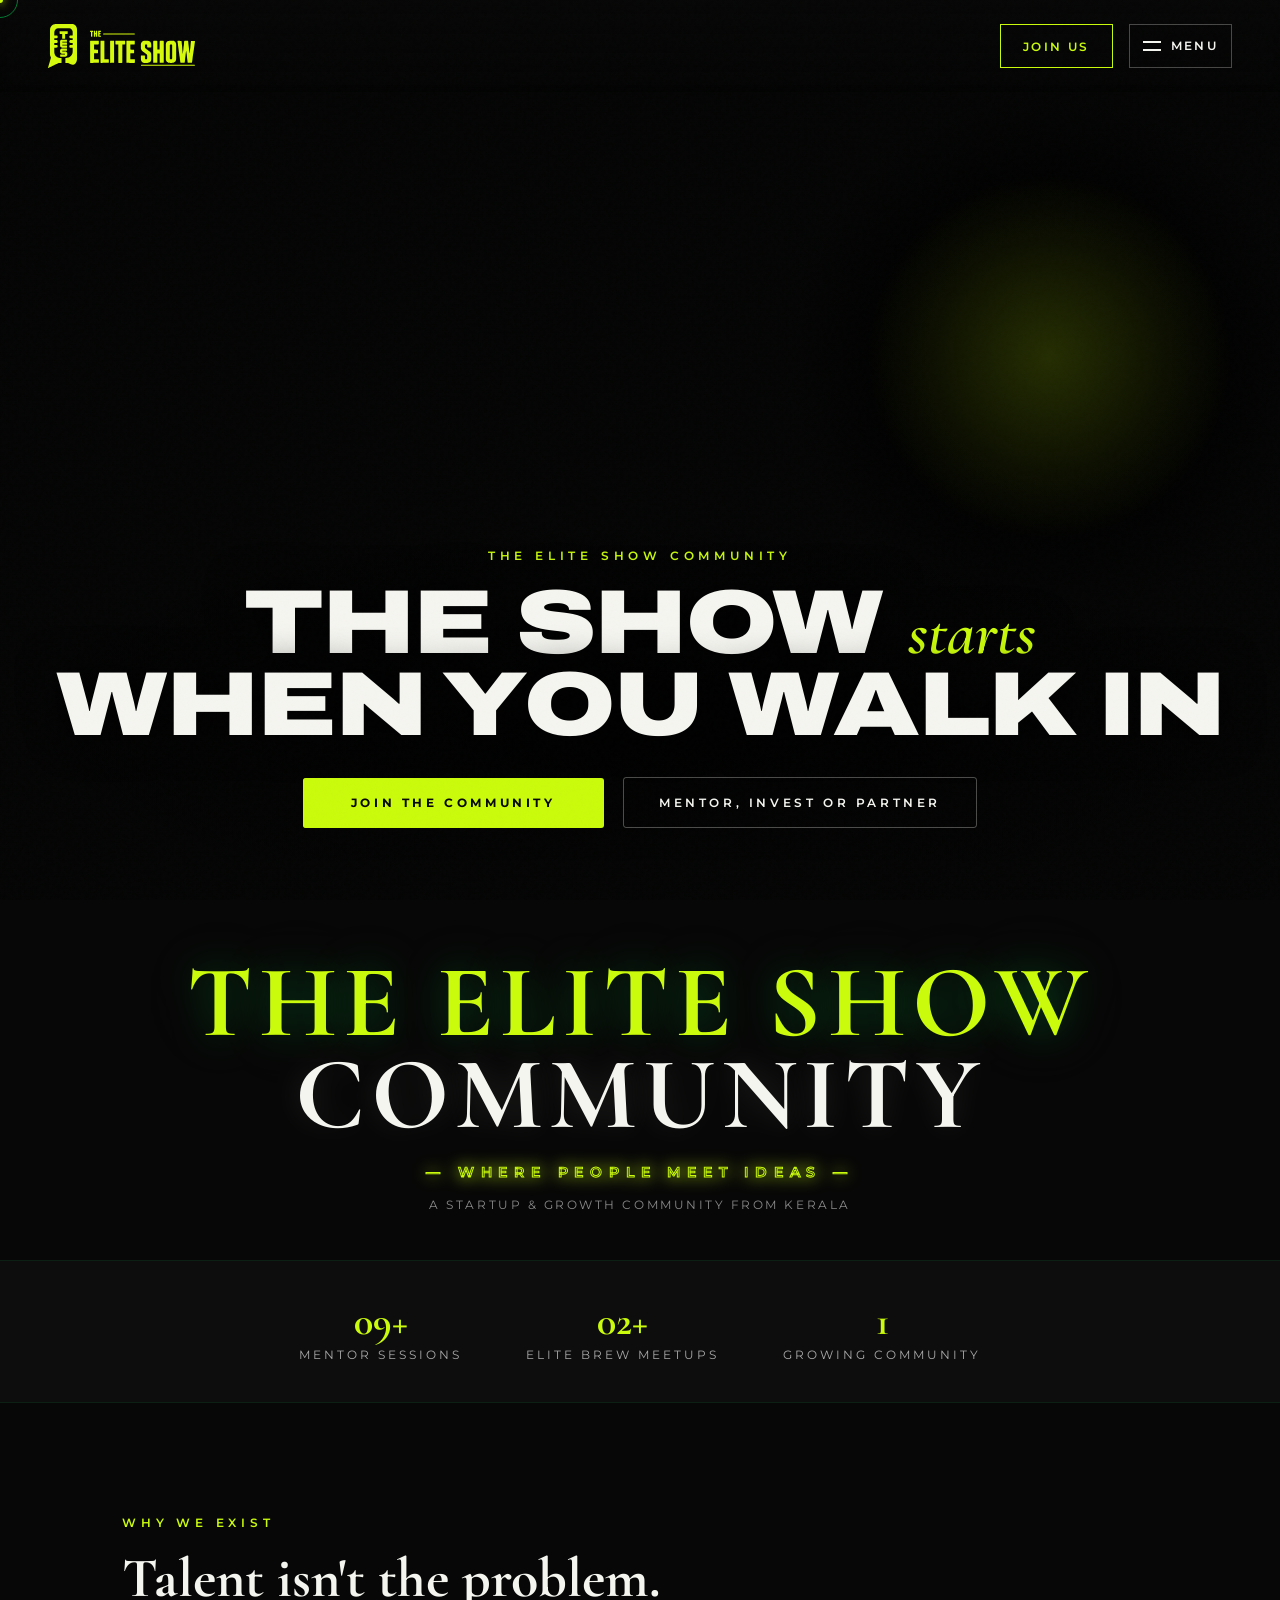
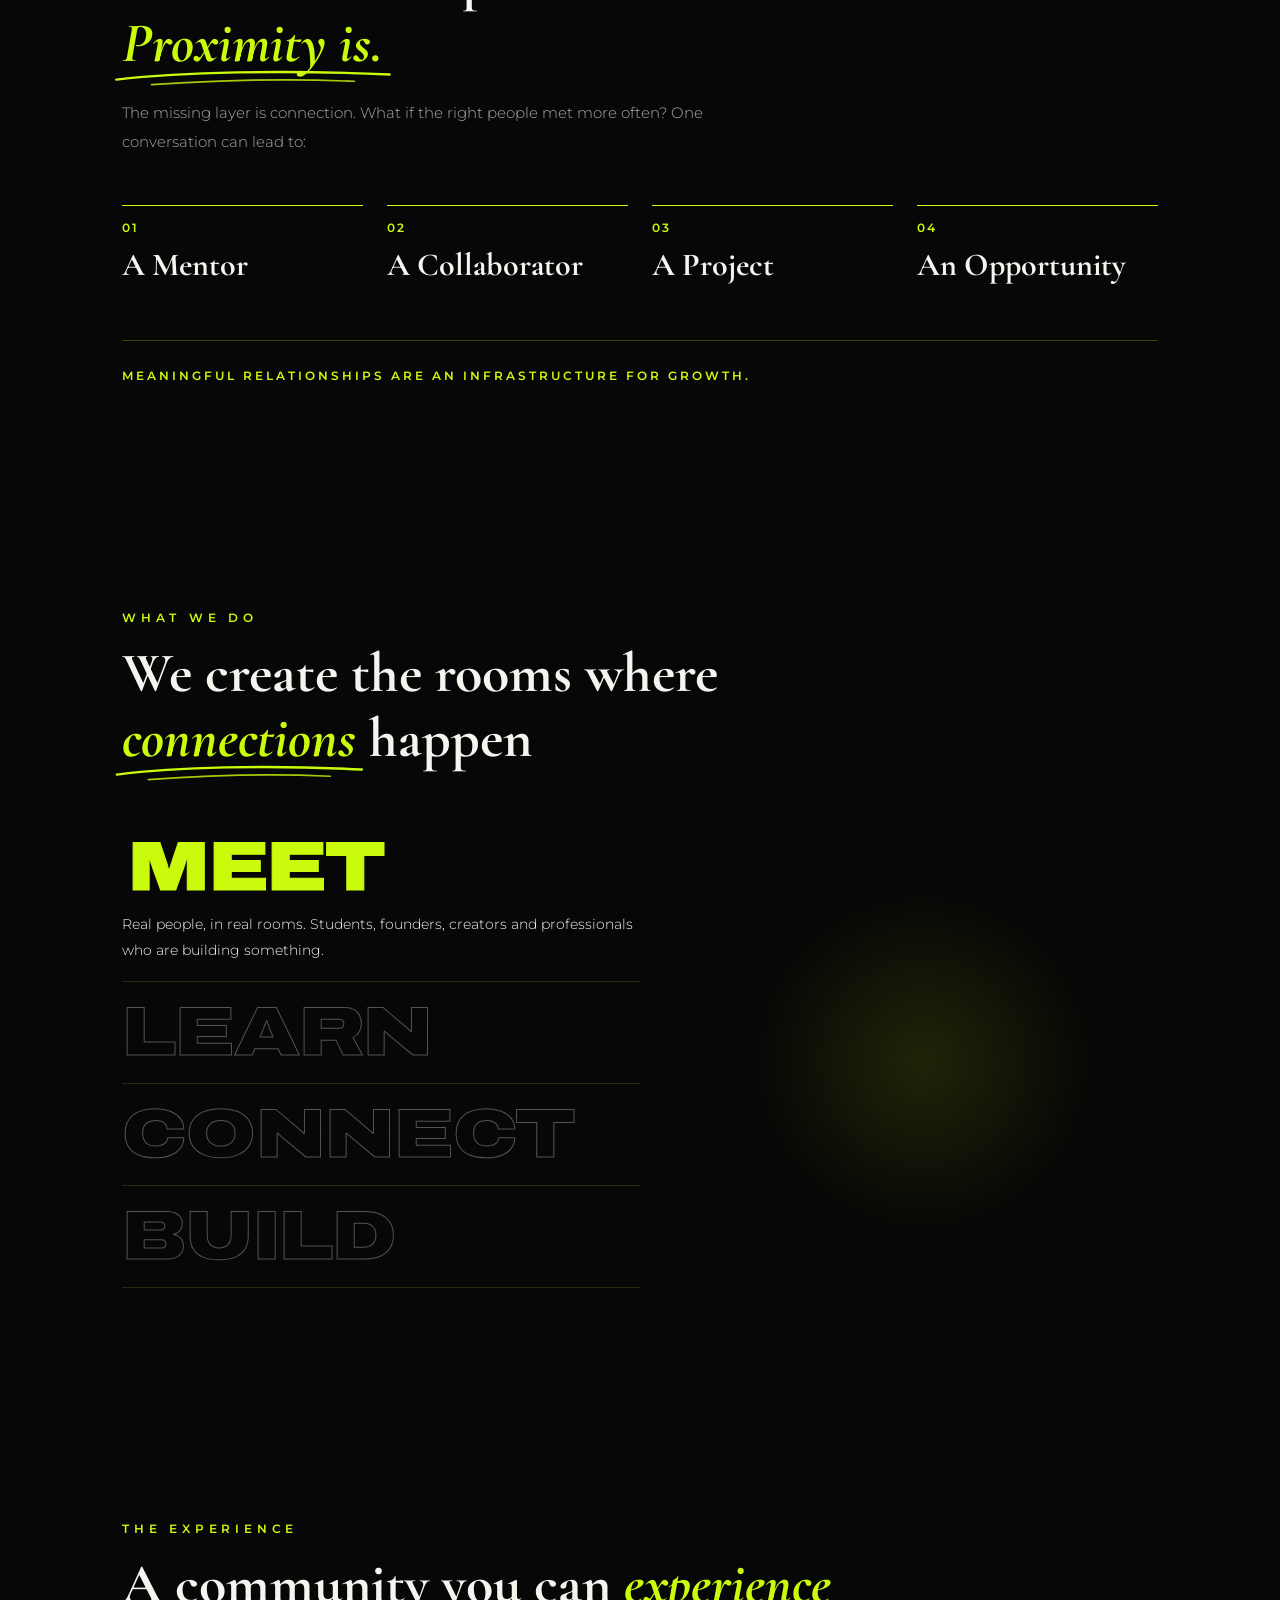
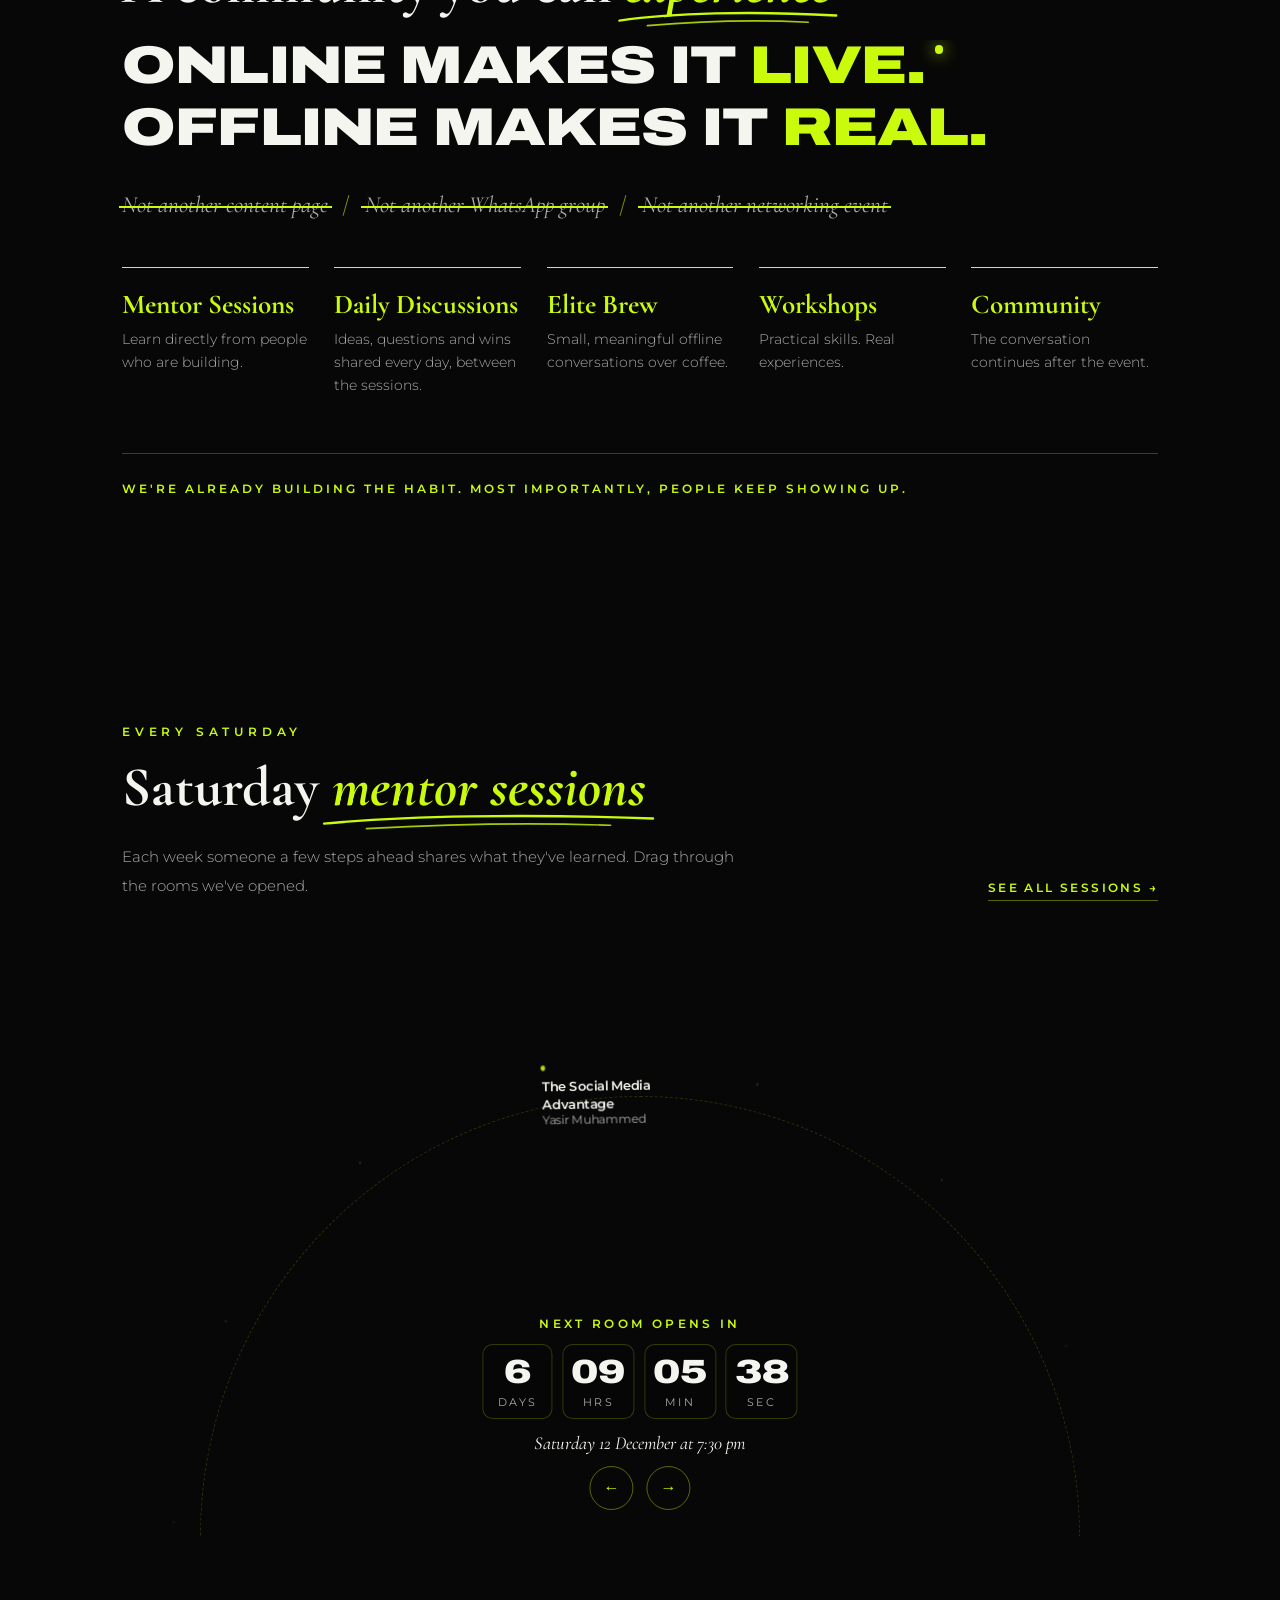
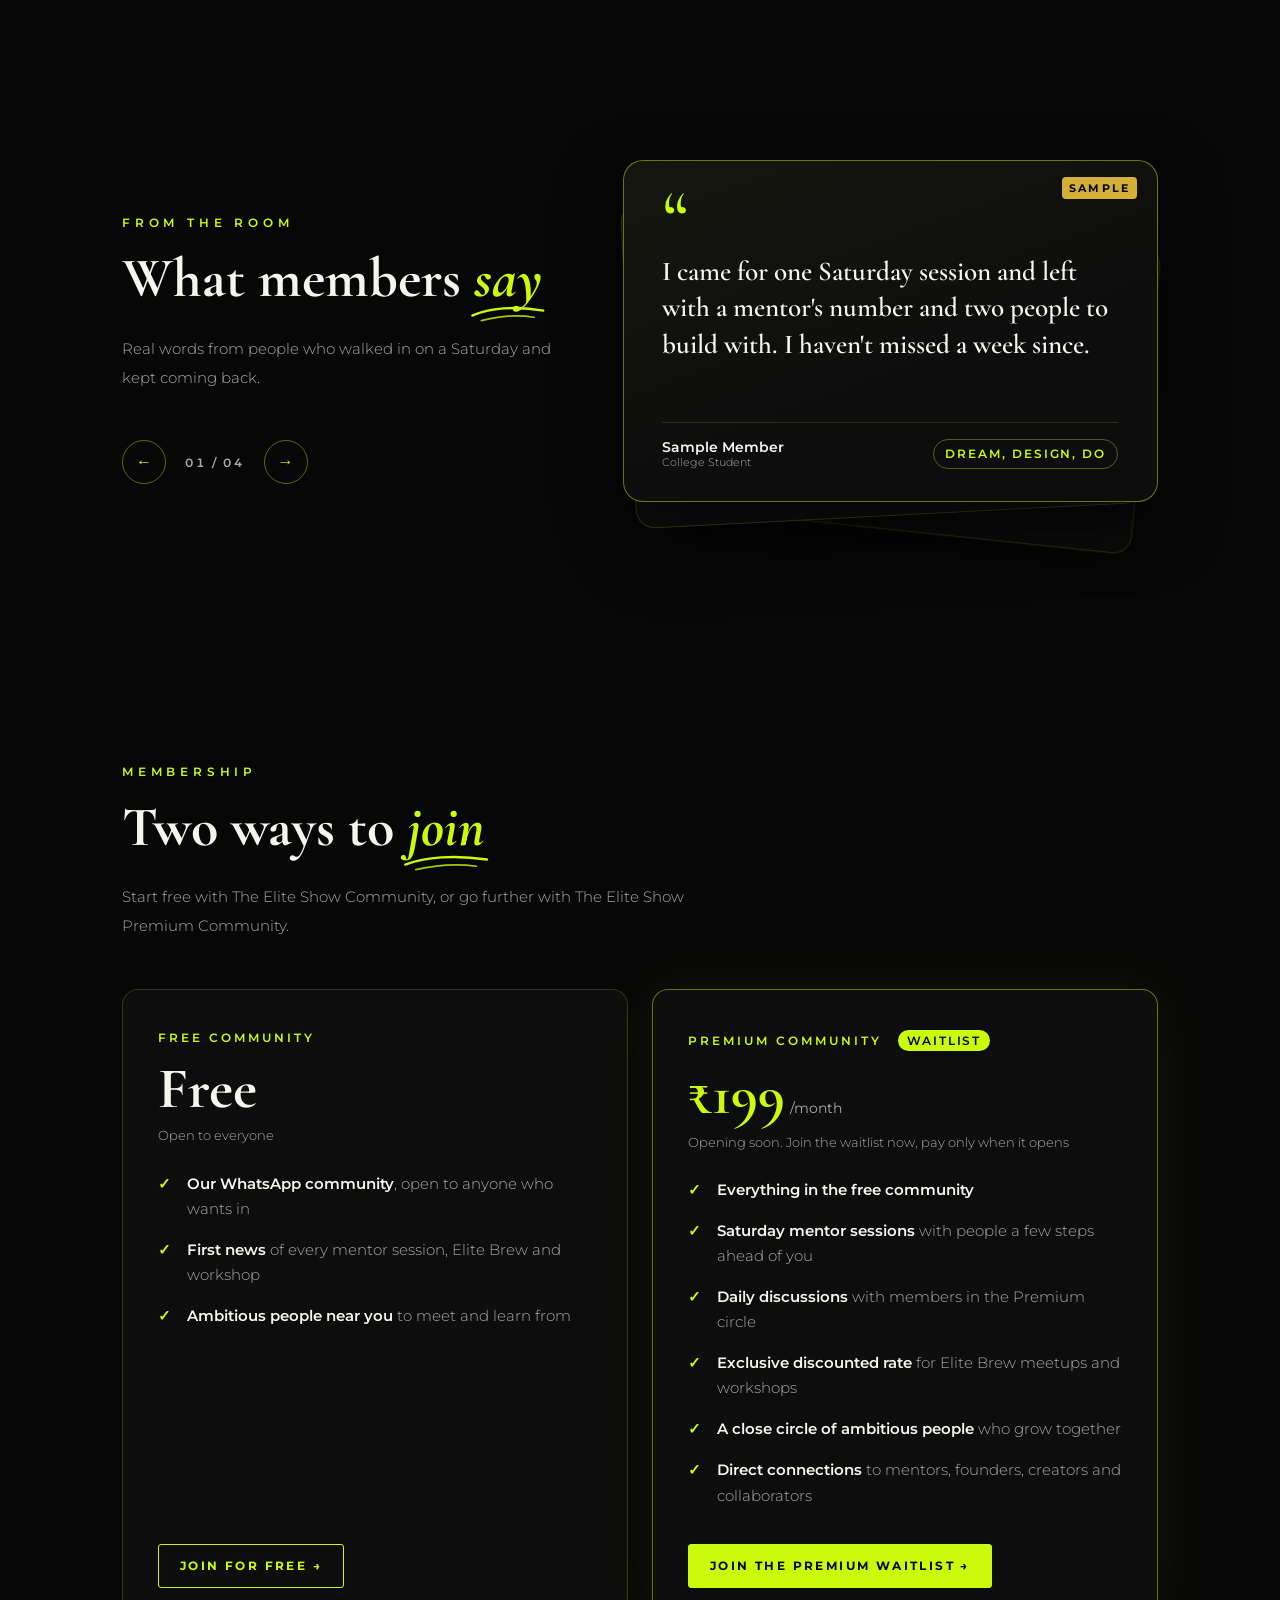
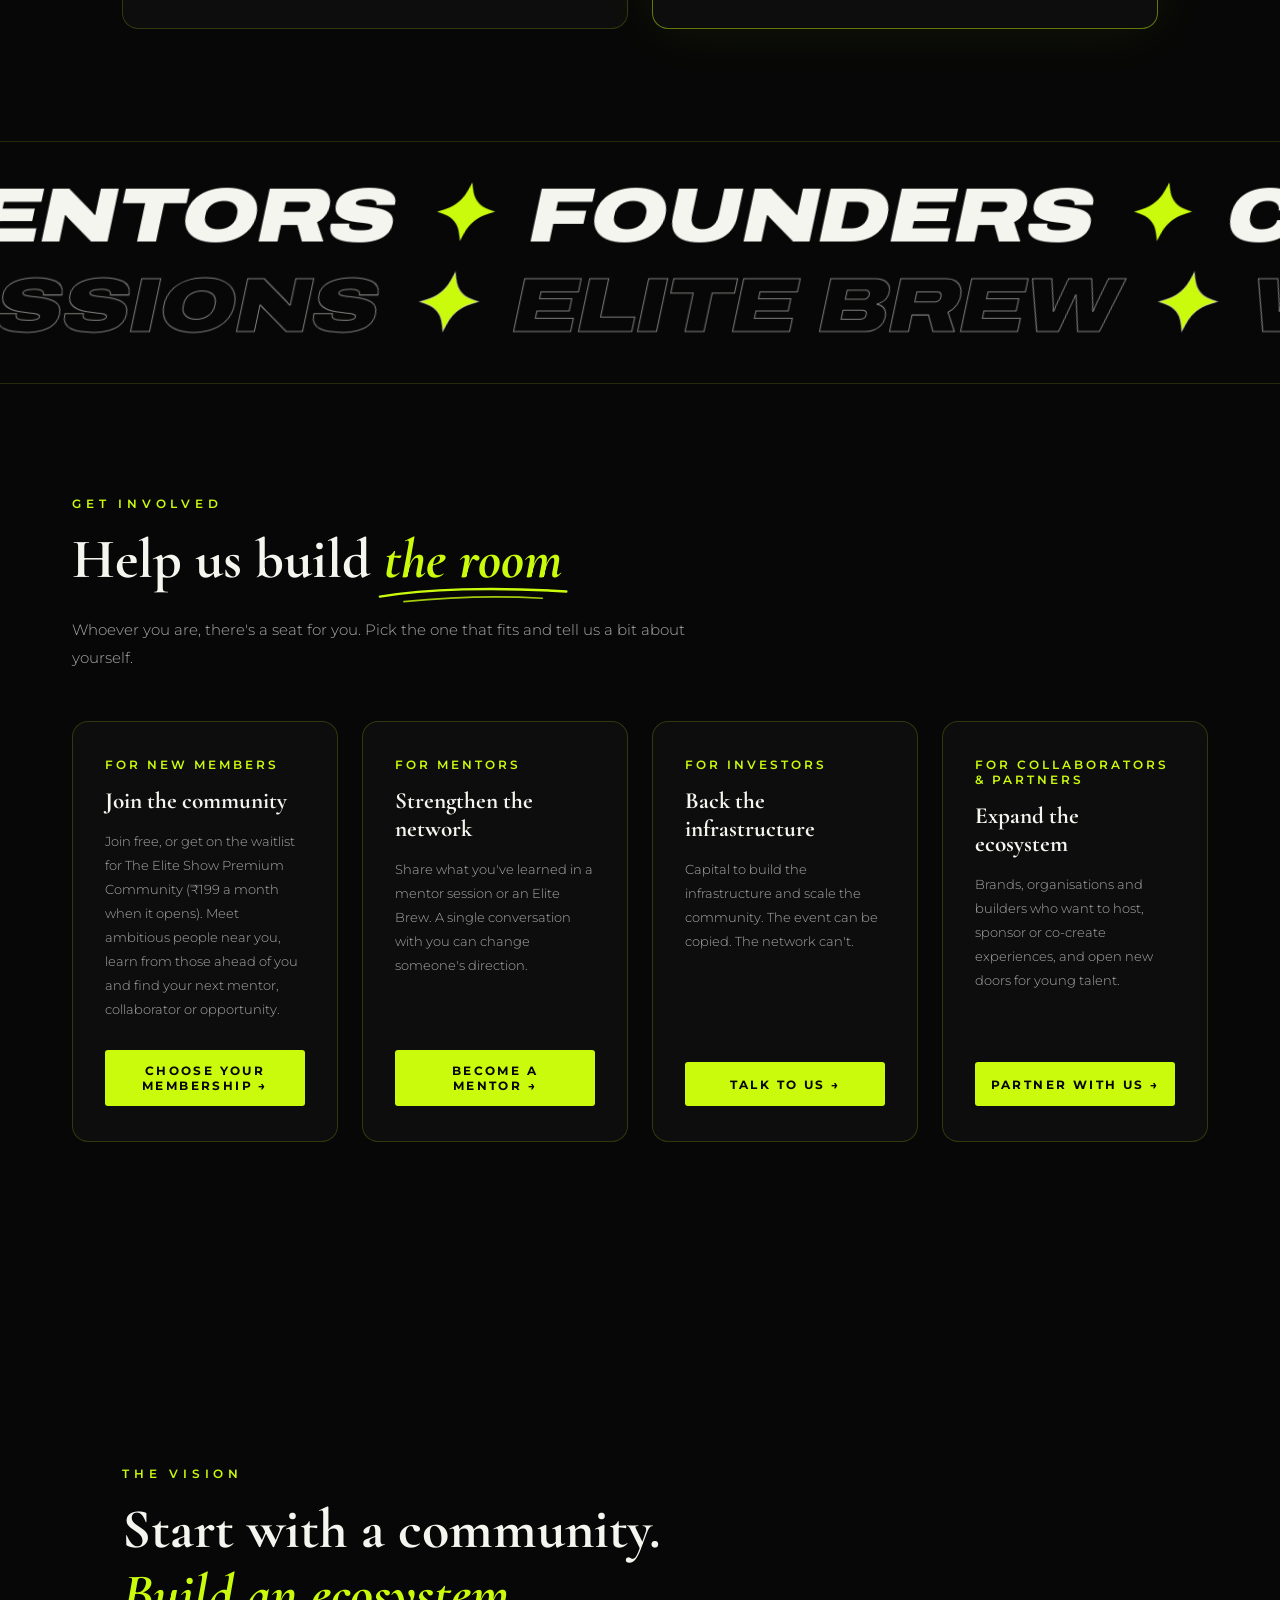
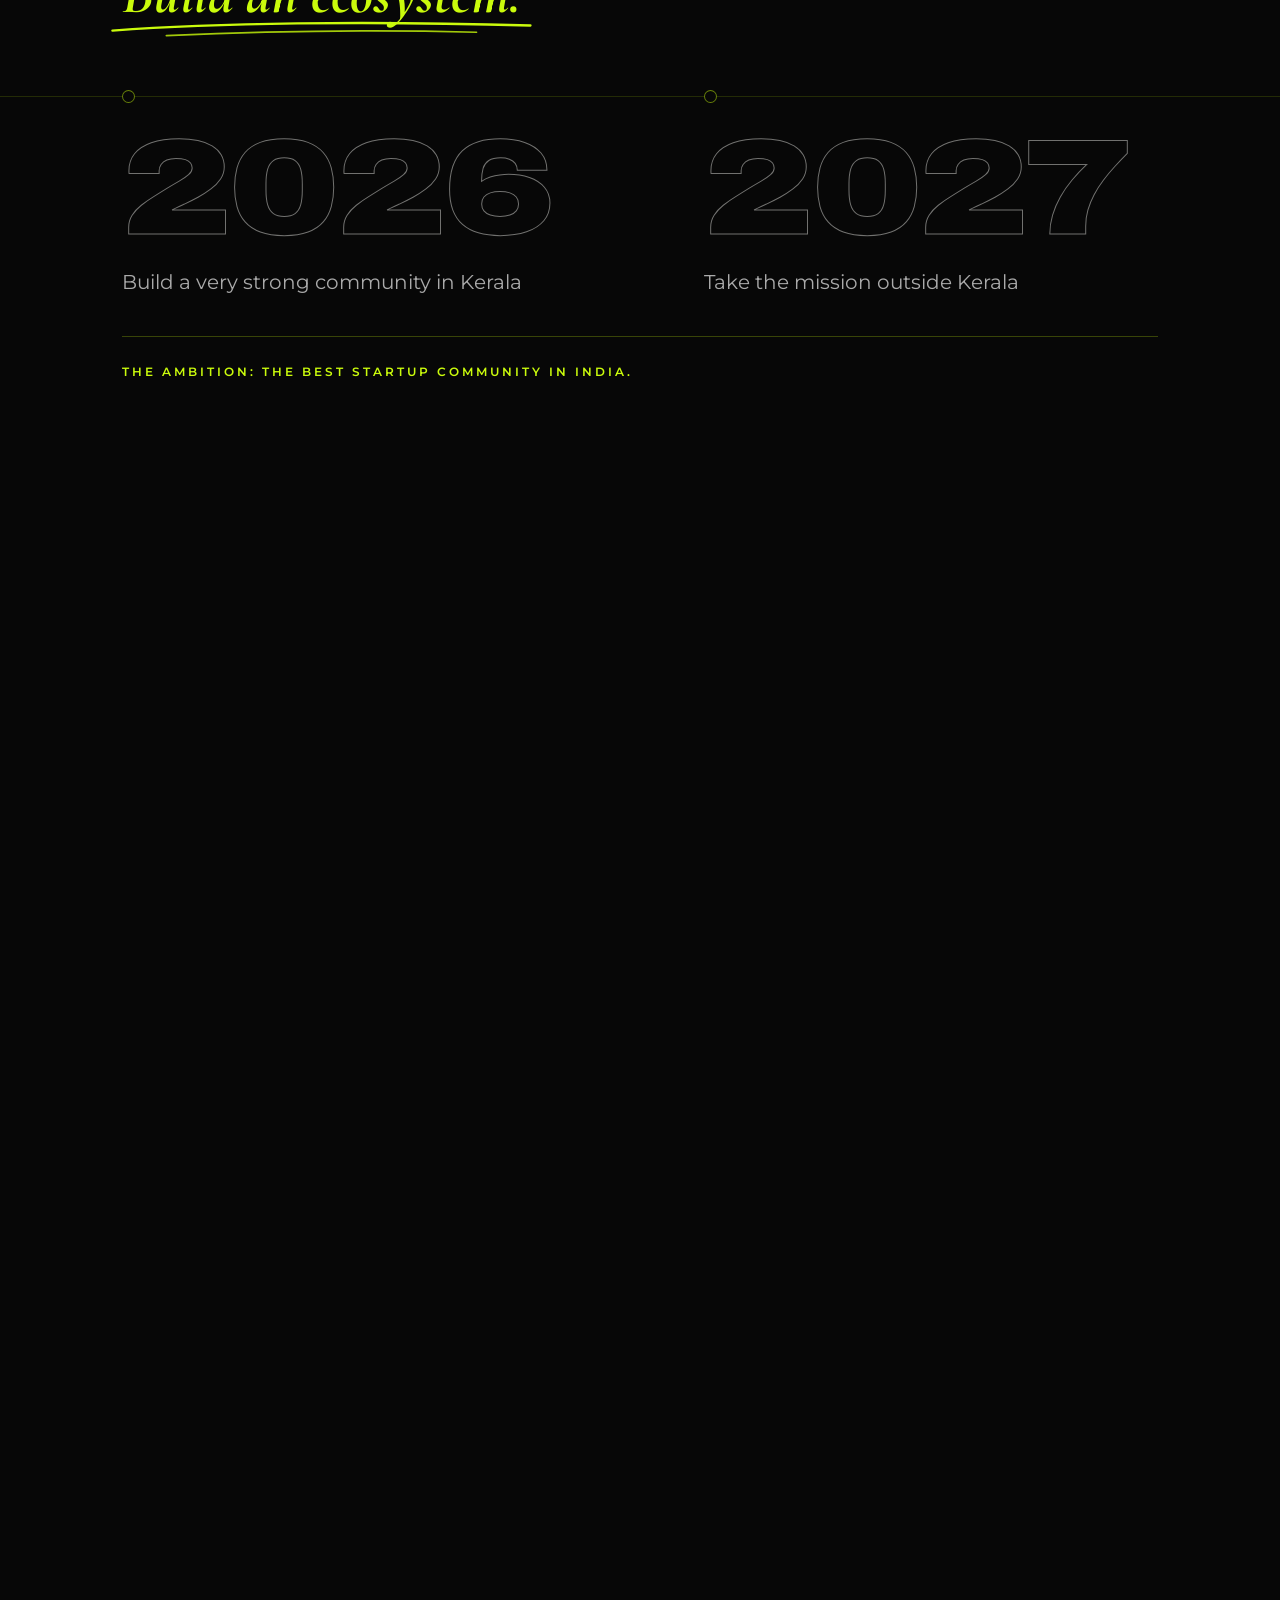
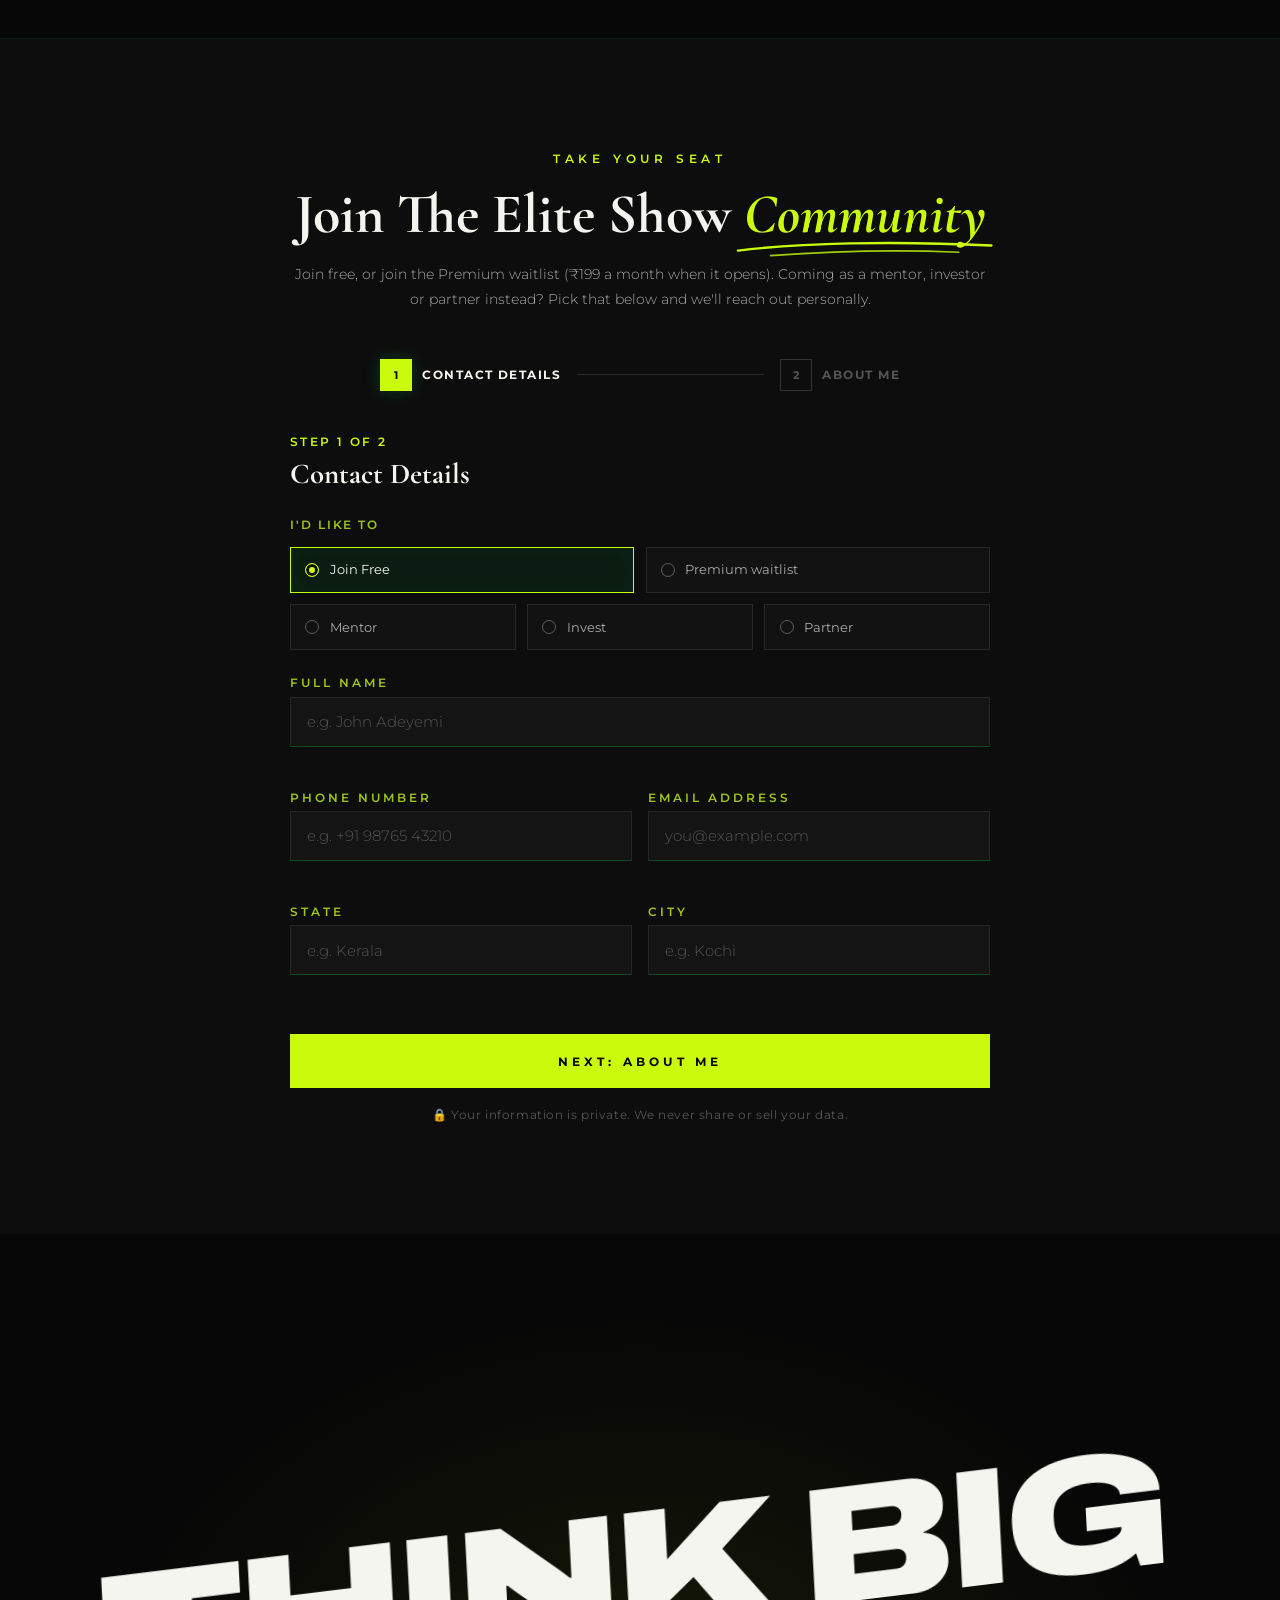
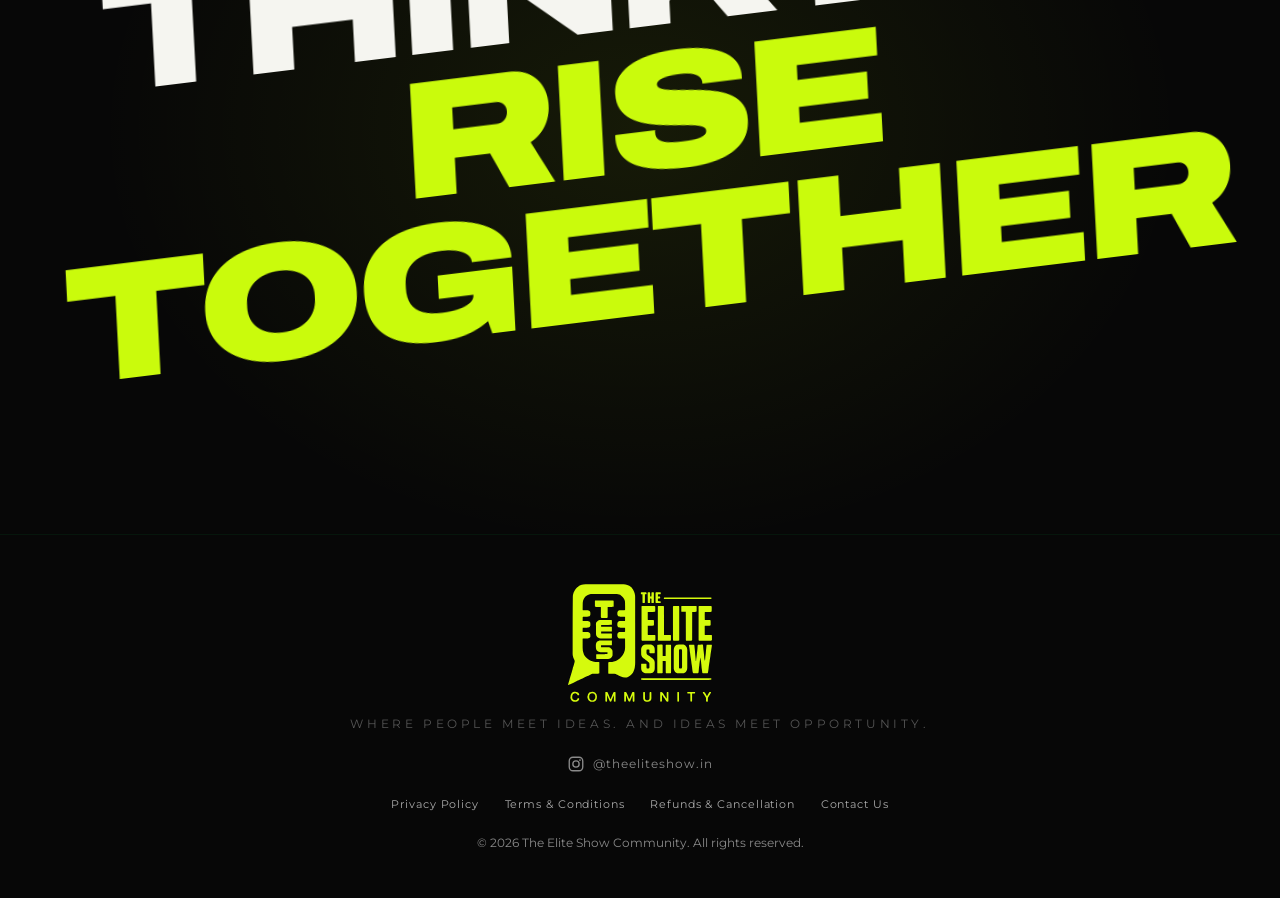
==== commit 279afcdc: "Pause Premium payments: Premium becomes a waitlist with an agree-to-pay ₹199 tick box Signups go to " ====
--- a/index.html
+++ b/index.html
@@ -301,9 +301,9 @@
         <a class="tier-cta tier-cta--ghost" href="#waitlist" data-join="Free Member">Join for Free →</a>
       </article>
       <article class="tier-card tier-card--premium reveal-scale">
-        <p class="audience-tag">Premium Community <span class="tier-badge">Now Open</span></p>
+        <p class="audience-tag">Premium Community <span class="tier-badge" id="premiumBadge">Waitlist</span></p>
         <p class="tier-amount">₹199<span class="tier-period">/month</span></p>
-        <p class="tier-note">Monthly membership of the Premium Community</p>
+        <p class="tier-note" id="premiumNote">Opening soon. Join the waitlist now, pay only when it opens</p>
         <ul class="tier-perks">
           <li><strong>Everything in the free community</strong></li>
           <li><strong>Saturday mentor sessions</strong> with people a few steps ahead of you</li>
@@ -312,7 +312,7 @@
           <li><strong>A close circle of ambitious people</strong> who grow together</li>
           <li><strong>Direct connections</strong> to mentors, founders, creators and collaborators</li>
         </ul>
-        <a class="tier-cta" href="#waitlist" data-join="Member">Join Premium for ₹199/month →</a>
+        <a class="tier-cta" href="#waitlist" data-join="Member" id="premiumCta">Join the Premium waitlist →</a>
         <button type="button" class="tier-cta tier-cta--ghost tier-share" id="shareMyCard" hidden>Share your member card →</button>
       </article>
     </div>
@@ -338,7 +338,7 @@
       <article class="audience-card reveal-scale">
         <p class="audience-tag">For new members</p>
         <h3>Join the community</h3>
-        <p>Join free, or go further with The Elite Show Premium Community for ₹199 a month. Meet ambitious people near you,
+        <p id="premiumAudienceText">Join free, or get on the waitlist for The Elite Show Premium Community (₹199 a month when it opens). Meet ambitious people near you,
           learn from those ahead of you and find your next mentor, collaborator or opportunity.</p>
         <a class="audience-cta" href="#membership">Choose Your Membership →</a>
       </article>
@@ -383,8 +383,8 @@
     <div class="waitlist-inner">
       <p class="section-label reveal">Take Your Seat</p>
       <h2 class="section-title reveal">Join The Elite Show <em>Community</em></h2>
-      <p class="waitlist-sub reveal">
-        Join free, or become a Premium member for ₹199 a month. Coming as a mentor, investor or partner instead? Pick that
+      <p class="waitlist-sub reveal" id="premiumFormLead">
+        Join free, or join the Premium waitlist (₹199 a month when it opens). Coming as a mentor, investor or partner instead? Pick that
         below and we'll reach out personally.
       </p>
 
@@ -412,7 +412,7 @@
               <legend>I'd like to</legend>
               <div class="option-grid join-grid">
                 <label class="choice-option"><input type="radio" name="joiningAs" value="Free Member" checked><span>Join Free</span></label>
-                <label class="choice-option"><input type="radio" name="joiningAs" value="Member"><span>Premium · ₹199/mo</span></label>
+                <label class="choice-option"><input type="radio" name="joiningAs" value="Member"><span id="premiumChoice">Premium waitlist</span></label>
                 <label class="choice-option"><input type="radio" name="joiningAs" value="Mentor"><span>Mentor</span></label>
                 <label class="choice-option"><input type="radio" name="joiningAs" value="Investor"><span>Invest</span></label>
                 <label class="choice-option"><input type="radio" name="joiningAs" value="Collaborator"><span>Partner</span></label>
@@ -538,9 +538,9 @@
               <label class="payment-consent">
                 <input type="checkbox" id="paymentConsent" name="paymentConsent">
                 <span class="checkmark" aria-hidden="true"></span>
-                <span>I agree to pay <strong>₹199 a month</strong> to join The Elite Show Premium Community.</span>
+                <span id="paymentConsentText">I agree to pay <strong>₹199 a month</strong> when The Elite Show Premium Community opens. Nothing to pay today.</span>
               </label>
-              <p class="field-hint">You'll pay securely with Razorpay by UPI or card. Your membership renews every month and you can cancel any time. By paying you agree to our <a href="terms.html" target="_blank" rel="noopener">Terms</a>, <a href="privacy.html" target="_blank" rel="noopener">Privacy Policy</a> and <a href="refunds.html" target="_blank" rel="noopener">Refund Policy</a>.</p>
+              <p class="field-hint" id="paymentHint">We'll message you on WhatsApp and email the day Premium opens. You pay securely with Razorpay only then, and you can cancel any time. See our <a href="terms.html" target="_blank" rel="noopener">Terms</a>, <a href="privacy.html" target="_blank" rel="noopener">Privacy Policy</a> and <a href="refunds.html" target="_blank" rel="noopener">Refund Policy</a>.</p>
               <span class="field-error" id="paymentError"></span>
             </div>
             </div>
@@ -645,16 +645,16 @@
             <span class="ty-notch ty-notch-t"></span><span class="ty-notch ty-notch-b"></span>
             <div class="ty-pass-body">
               <div class="ty-pass-brand"><svg class="ty-mark"><use href="#tesMark" /></svg><small>The Elite Show<br>Community</small></div>
-              <div class="ty-pass-name"><small>Free member pass</small><b id="tyPassName"></b></div>
-              <div class="ty-pass-meta"><span><em>Issued</em><b id="tyPassDate"></b></span><span><em>Access</em><b>Community</b></span></div>
-            </div>
-            <div class="ty-pass-stub"><span>Admit one · Free</span></div>
+              <div class="ty-pass-name"><small id="tyPassKind">Free member pass</small><b id="tyPassName"></b></div>
+              <div class="ty-pass-meta"><span><em>Issued</em><b id="tyPassDate"></b></span><span><em>Access</em><b id="tyPassAccess">Community</b></span></div>
+            </div>
+            <div class="ty-pass-stub"><span id="tyPassStub">Admit one · Free</span></div>
             <svg class="ty-imprint" viewBox="0 0 190 104">
               <g filter="url(#tyInk)" fill="#CAFB0C">
                 <path fill-rule="evenodd" d="M8 2h174a6 6 0 0 1 6 6v88a6 6 0 0 1-6 6H8a6 6 0 0 1-6-6V8a6 6 0 0 1 6-6zm2 5a3 3 0 0 0-3 3v84a3 3 0 0 0 3 3h170a3 3 0 0 0 3-3V10a3 3 0 0 0-3-3z" />
                 <rect x="12" y="12" width="166" height="1.6" /><rect x="12" y="90.4" width="166" height="1.6" />
                 <text x="95" y="30" text-anchor="middle" font-family="Montserrat" font-weight="800" font-size="9.5" letter-spacing="3">THE ELITE SHOW</text>
-                <text x="95" y="66" text-anchor="middle" font-family="Archivo" font-stretch="125%" font-weight="900" font-size="31" letter-spacing="1">ADMITTED</text>
+                <text x="95" y="66" text-anchor="middle" font-family="Archivo" font-stretch="125%" font-weight="900" font-size="31" letter-spacing="1" id="tyStampWord">ADMITTED</text>
                 <text x="95" y="84" text-anchor="middle" font-family="Montserrat" font-weight="700" font-size="8.5" letter-spacing="2" id="tyStampDate"></text>
               </g>
             </svg>
@@ -719,7 +719,7 @@
         </svg>
         Join Our WhatsApp Community
       </a>
-      <p class="modal-upsell" id="modalUpsell" hidden>Want the full room? <a href="#waitlist" data-join="Member" onclick="closeModal()">Go Premium · ₹199/month</a></p>
+      <p class="modal-upsell" id="modalUpsell" hidden>Want the full room? <a href="#waitlist" data-join="Member" onclick="closeModal()" id="upsellLink">Join the Premium waitlist</a></p>
       <button class="modal-back" id="modalBack" type="button" hidden onclick="closeModal()">Back to the site</button>
       <div class="member-share" id="memberShare" hidden>
         <p class="member-share-label">Bring a friend into the room</p>
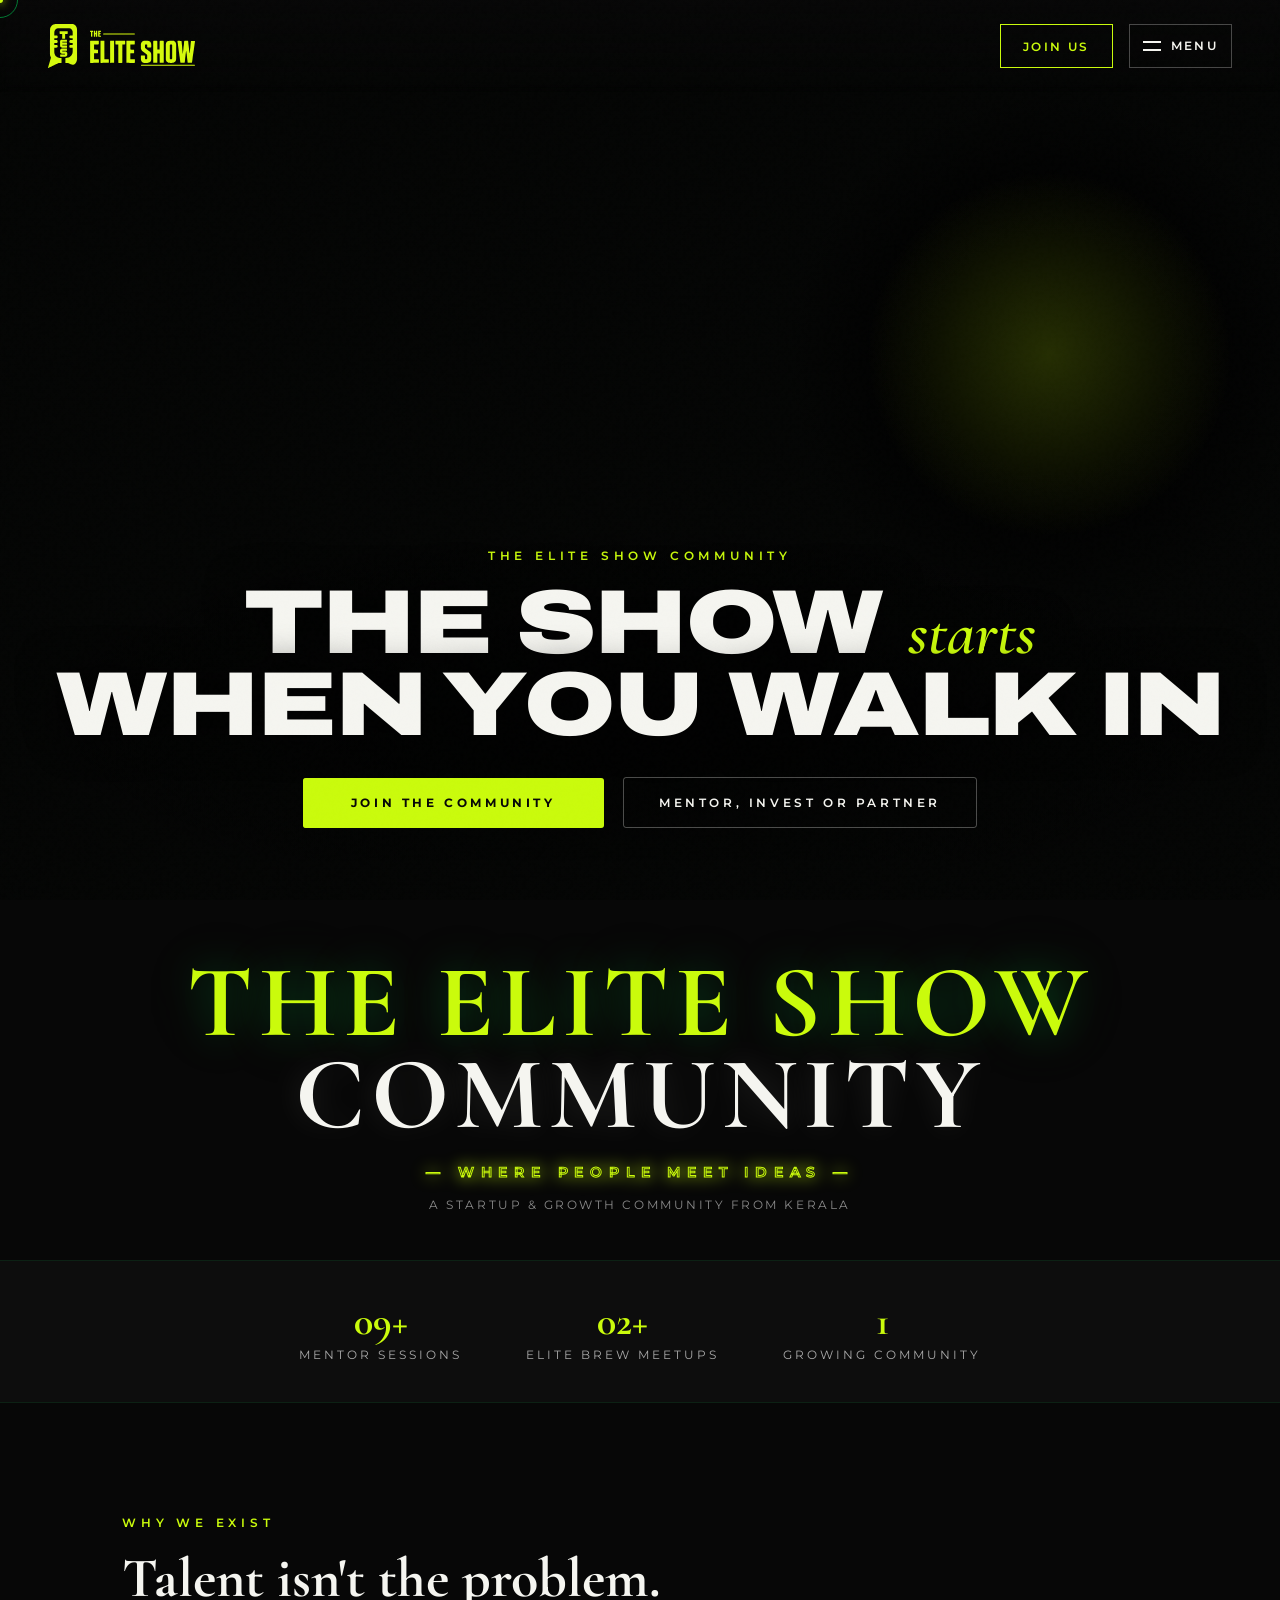
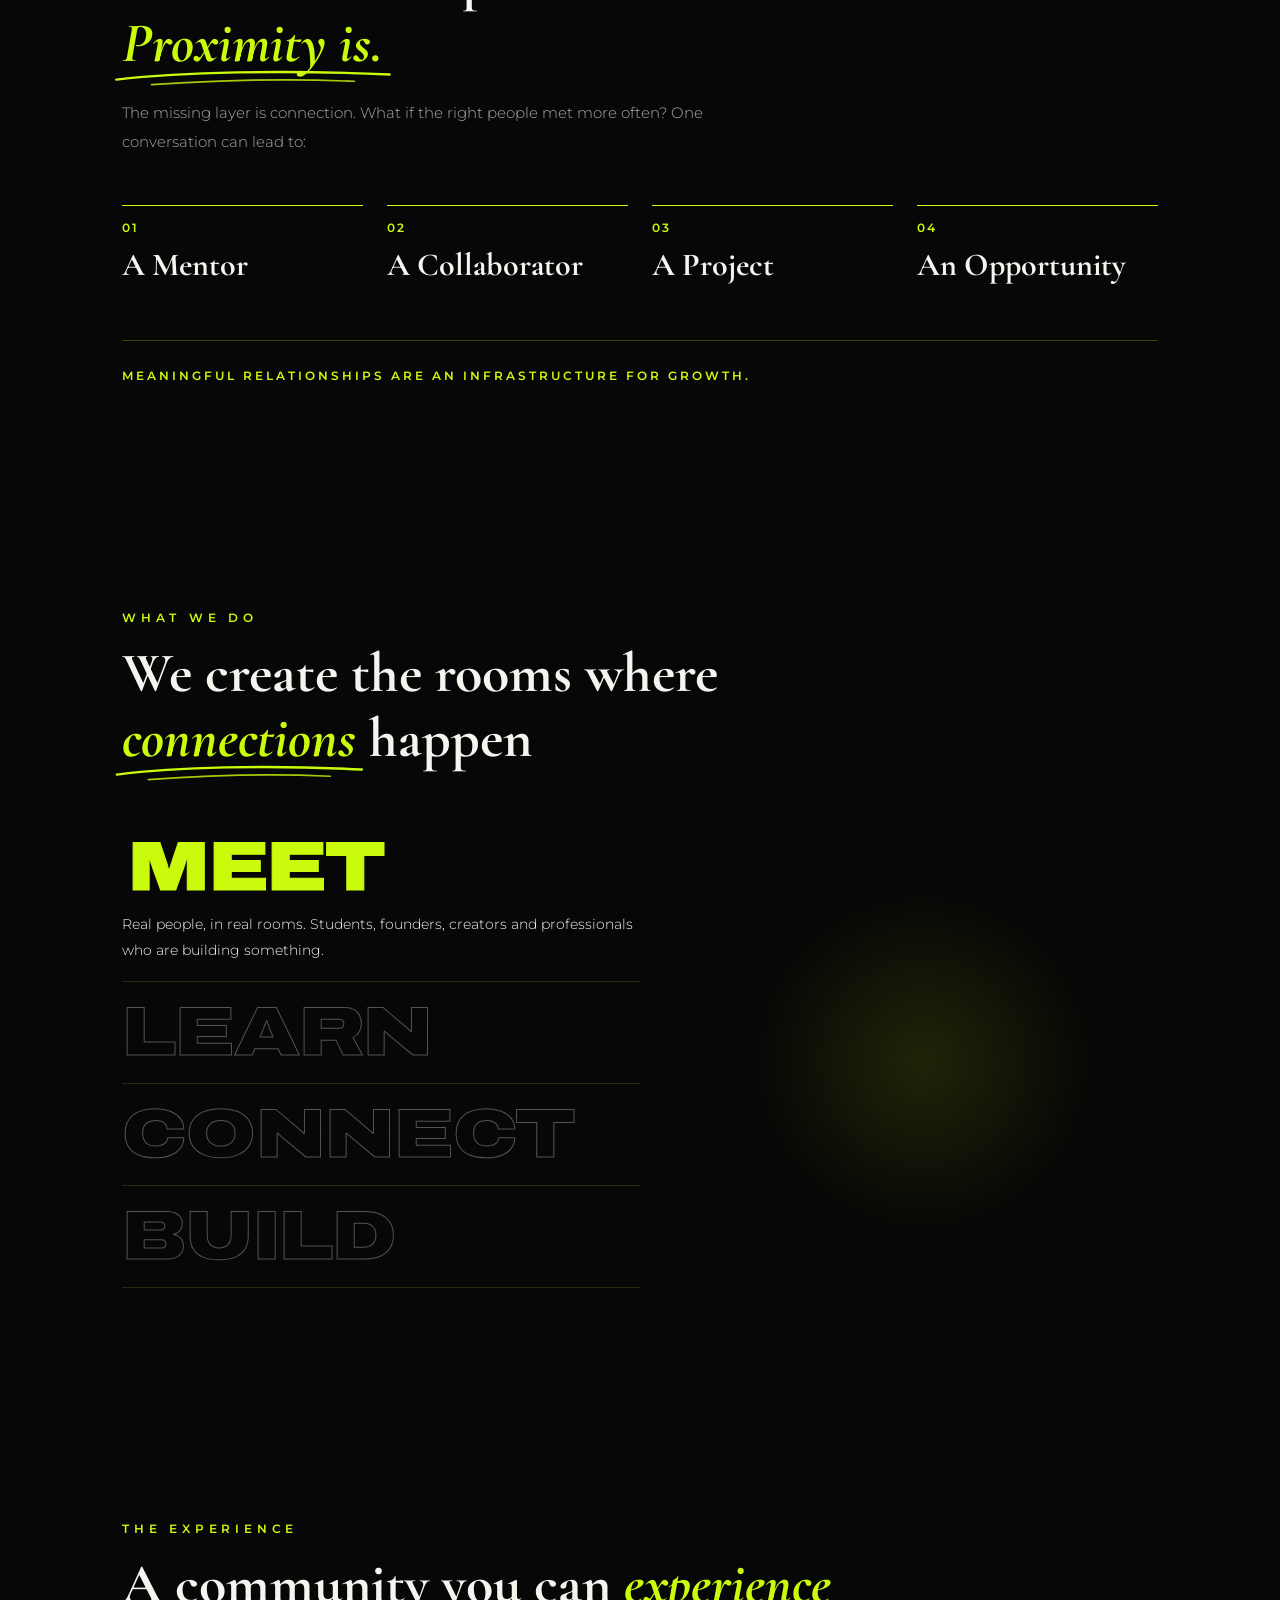
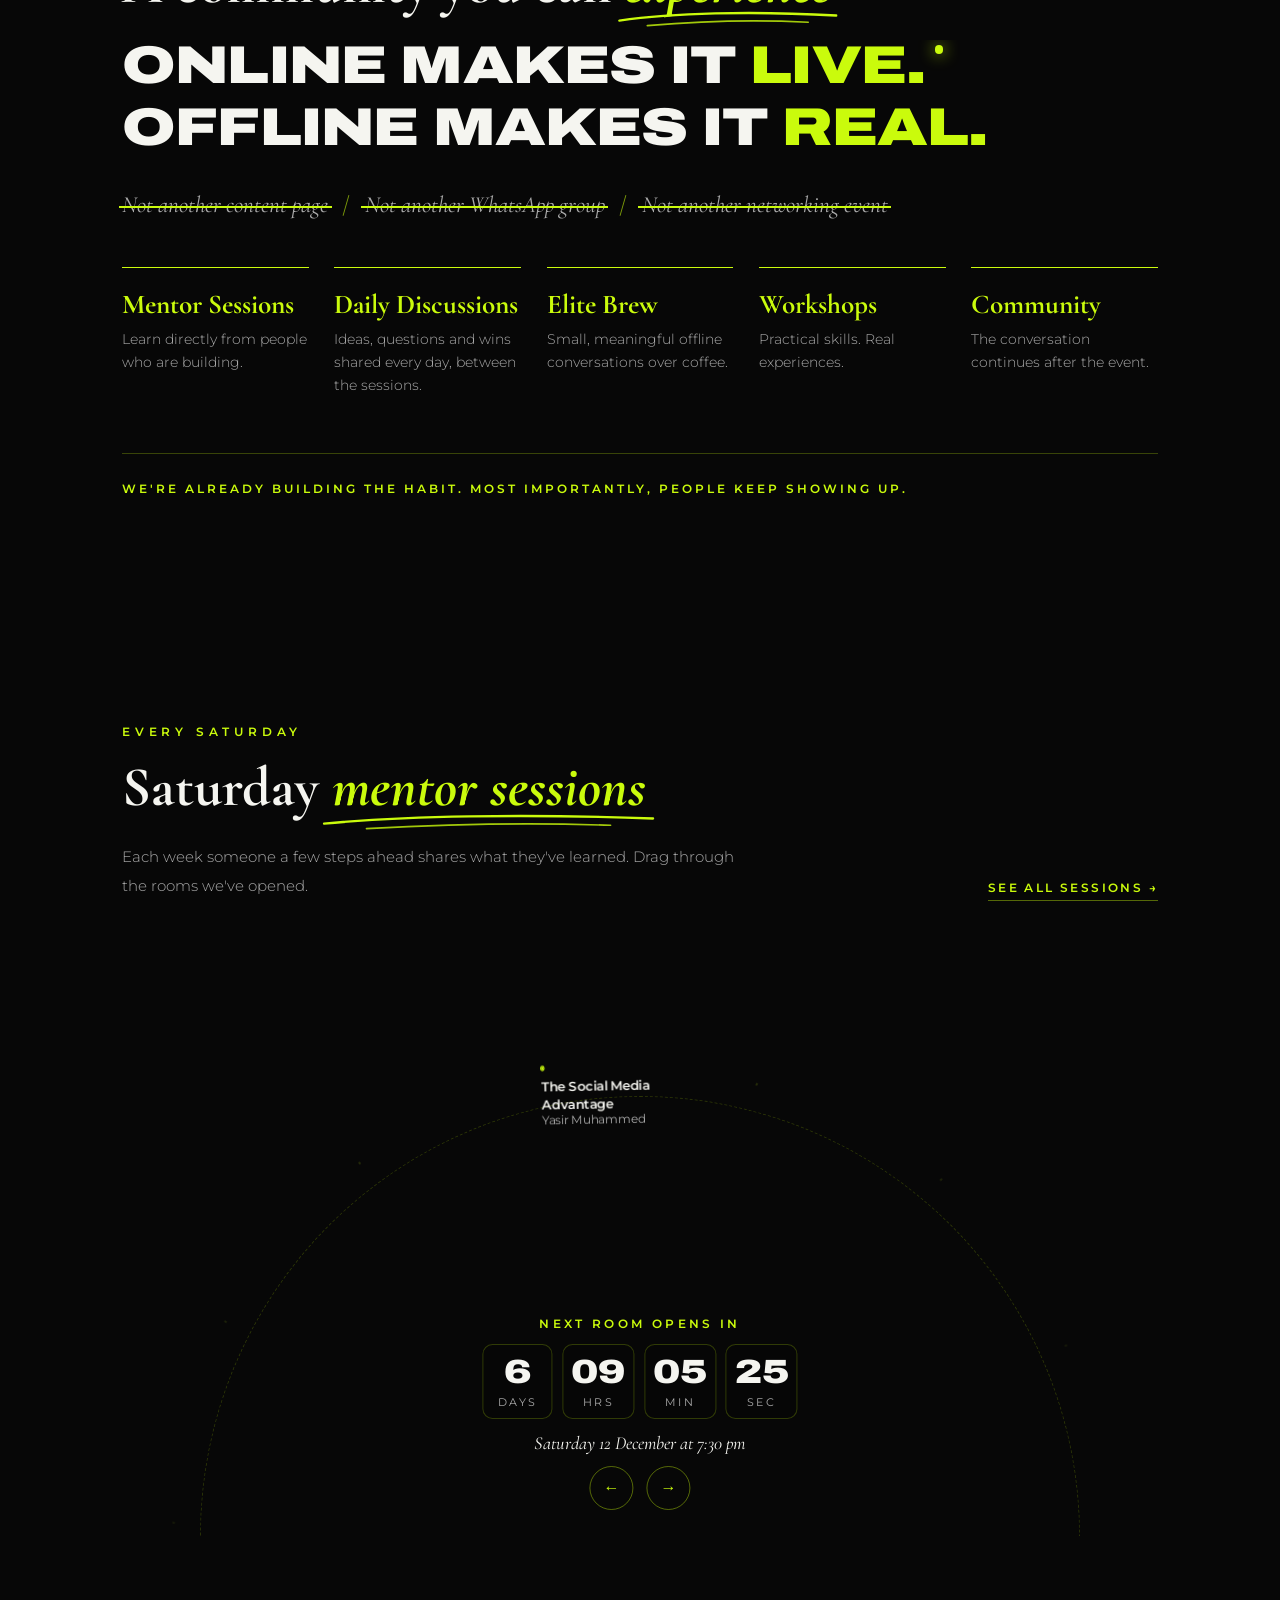
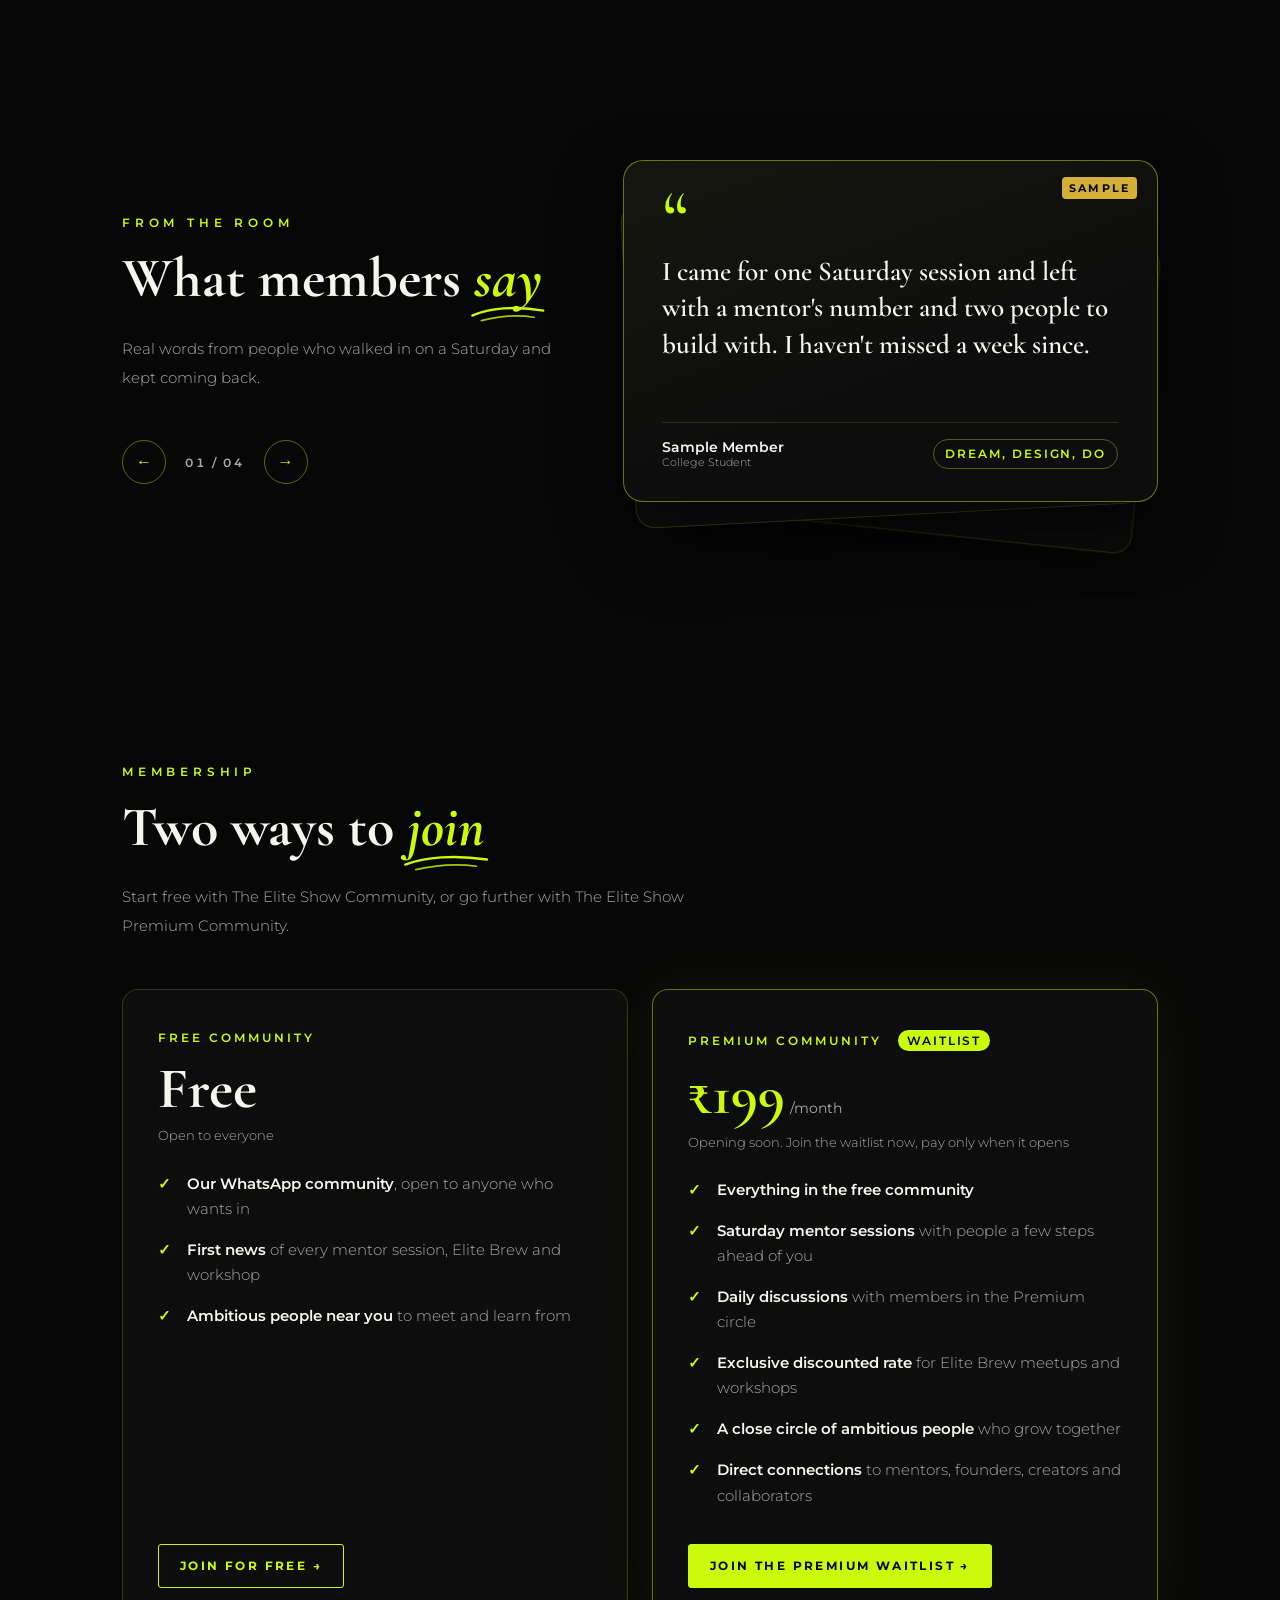
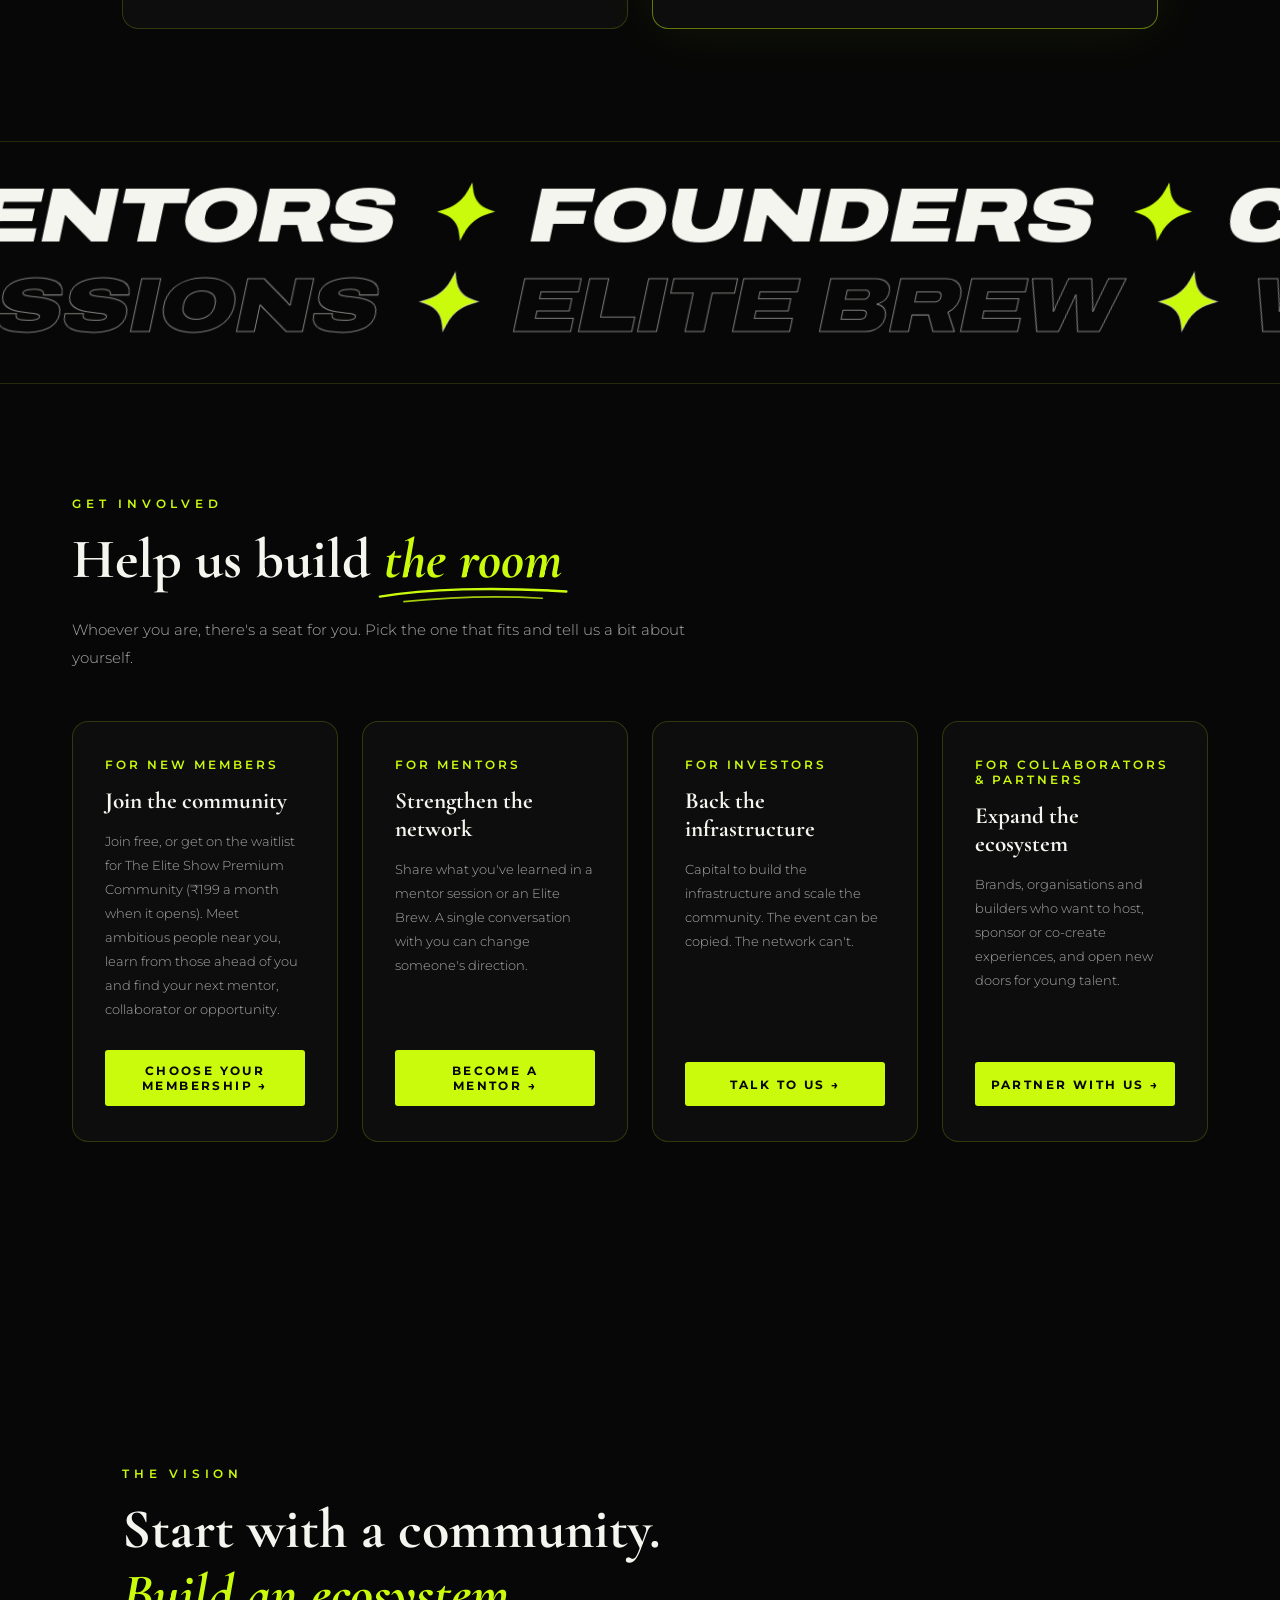
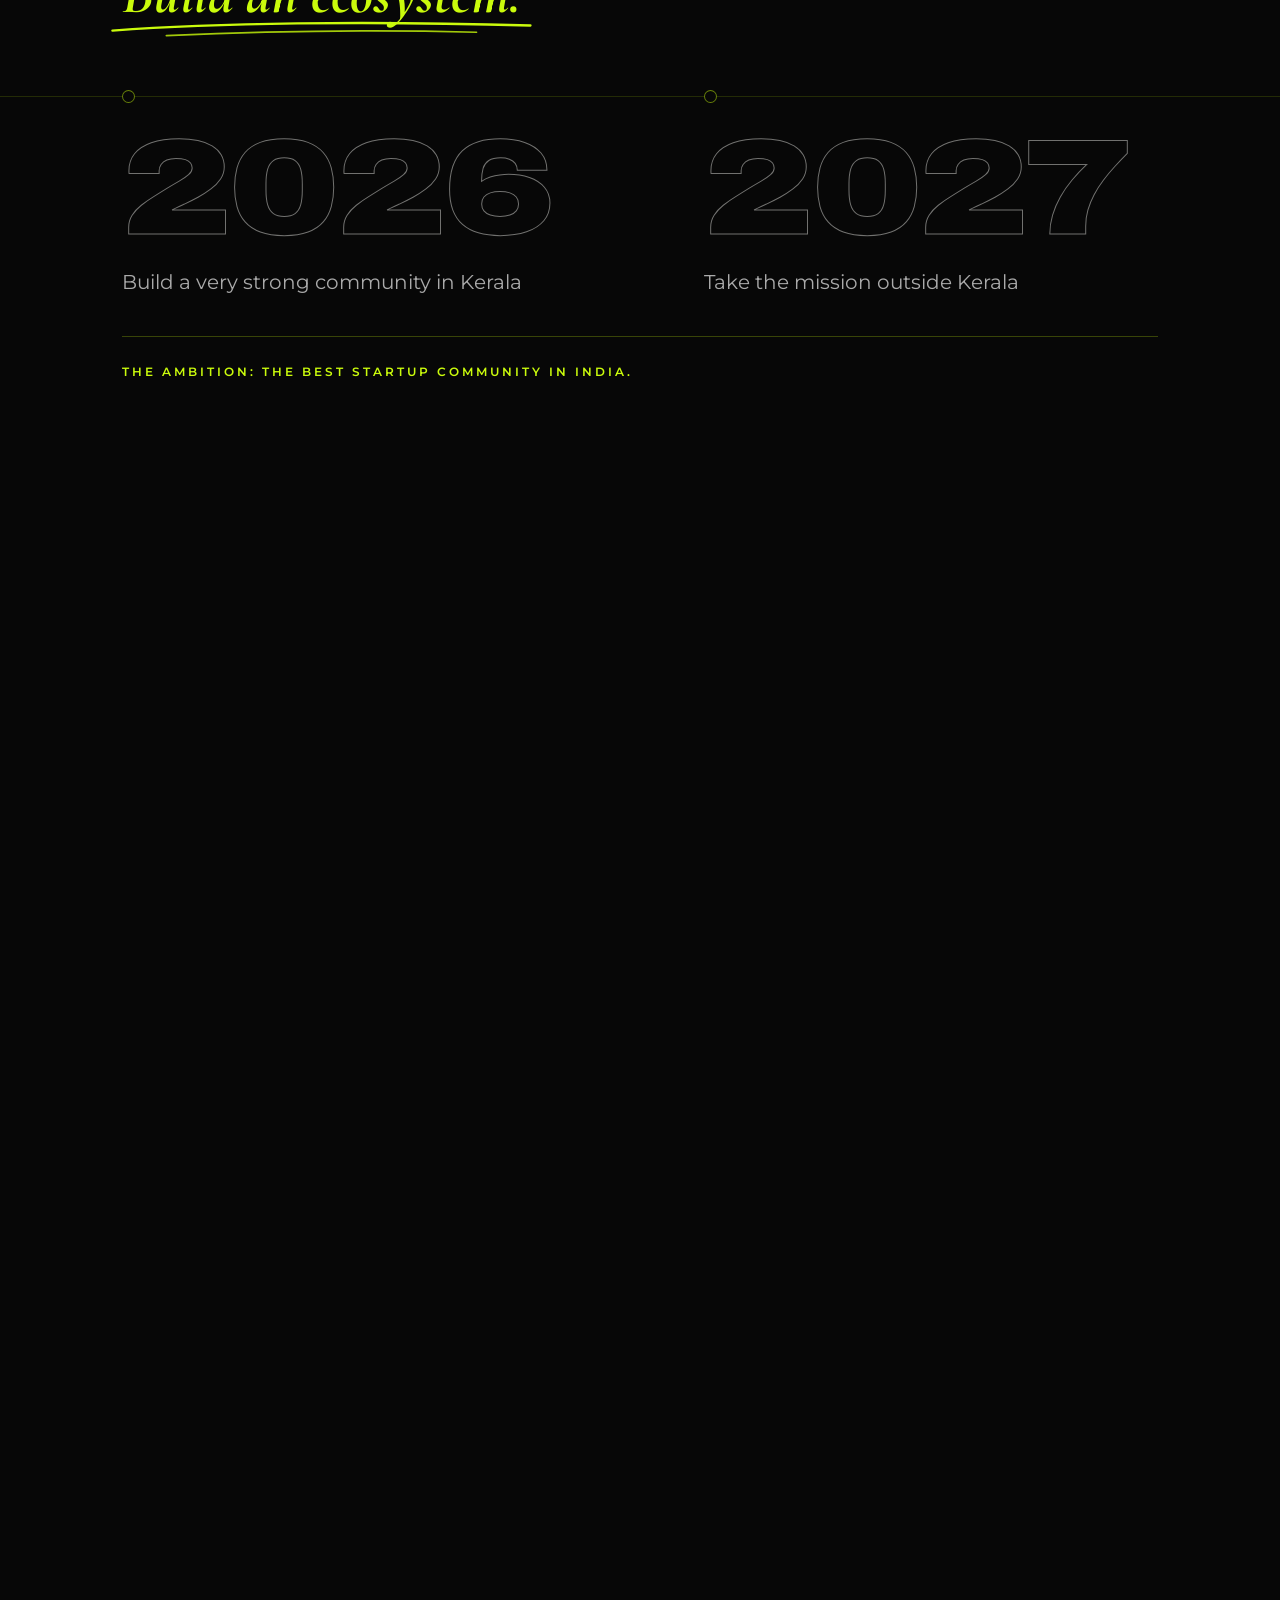
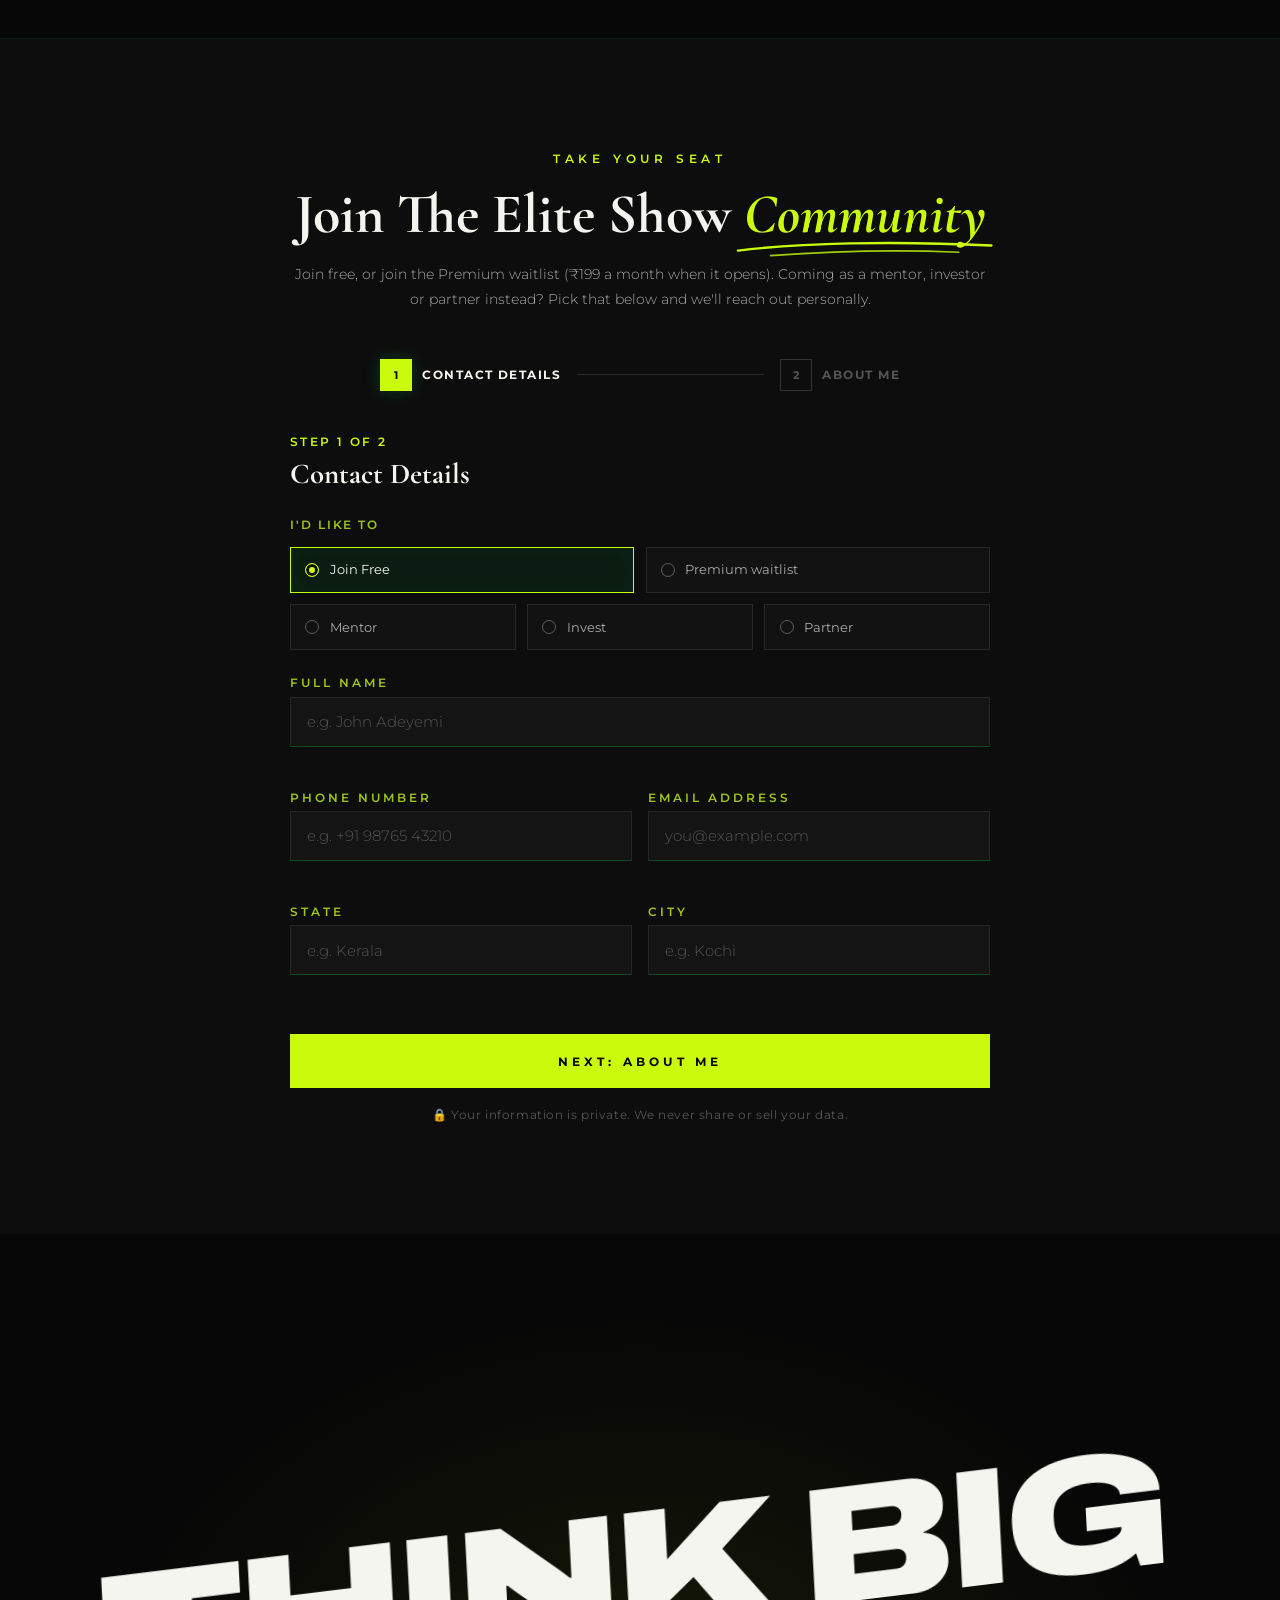
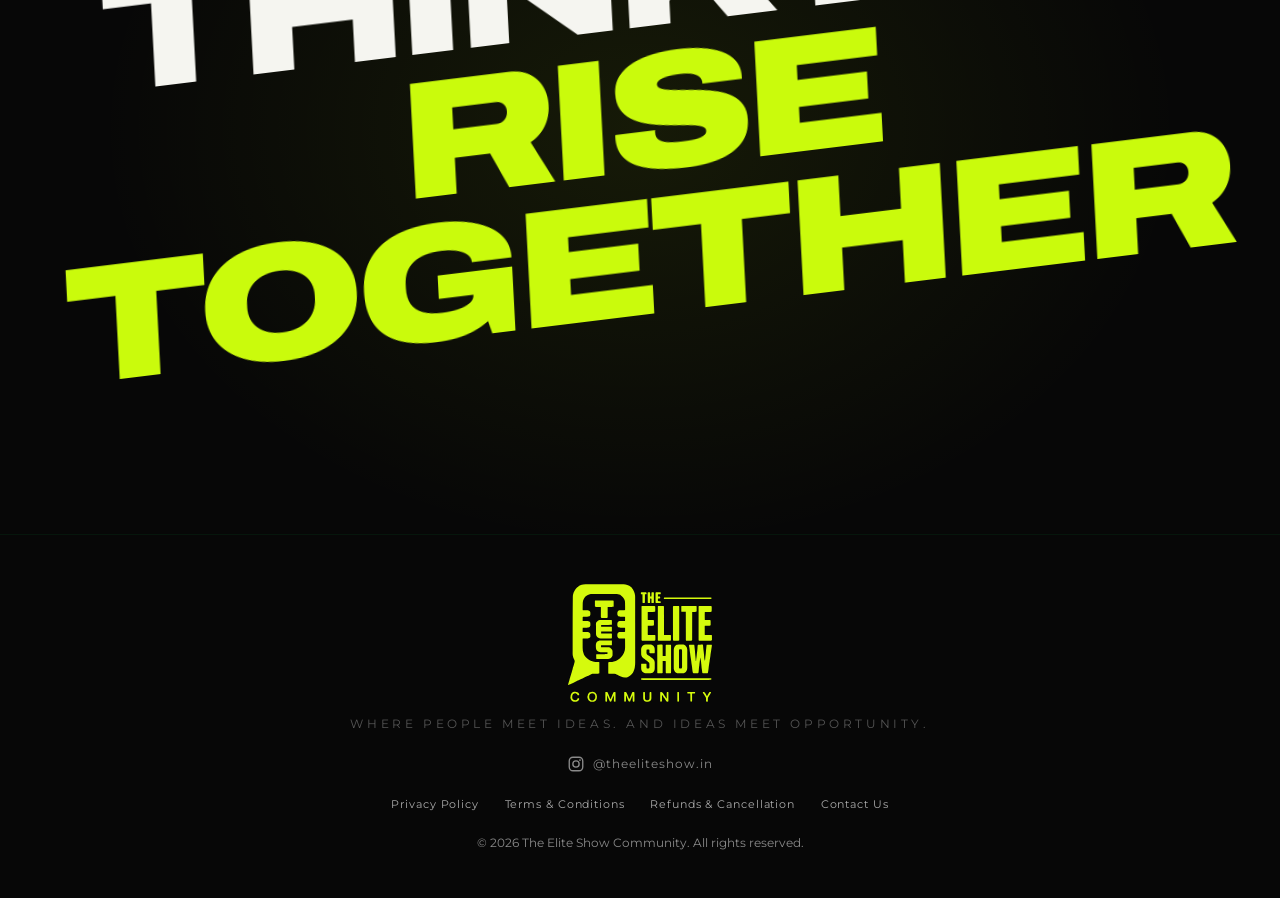
==== commit a92b73e7: "Premium waitlist: keep only the first sentence under the agree-to-pay box Co-Authored-By: Claude Opu" ====
--- a/index.html
+++ b/index.html
@@ -540,7 +540,7 @@
                 <span class="checkmark" aria-hidden="true"></span>
                 <span id="paymentConsentText">I agree to pay <strong>₹199 a month</strong> when The Elite Show Premium Community opens. Nothing to pay today.</span>
               </label>
-              <p class="field-hint" id="paymentHint">We'll message you on WhatsApp and email the day Premium opens. You pay securely with Razorpay only then, and you can cancel any time. See our <a href="terms.html" target="_blank" rel="noopener">Terms</a>, <a href="privacy.html" target="_blank" rel="noopener">Privacy Policy</a> and <a href="refunds.html" target="_blank" rel="noopener">Refund Policy</a>.</p>
+              <p class="field-hint" id="paymentHint">We'll message you on WhatsApp and email the day Premium opens.</p>
               <span class="field-error" id="paymentError"></span>
             </div>
             </div>
